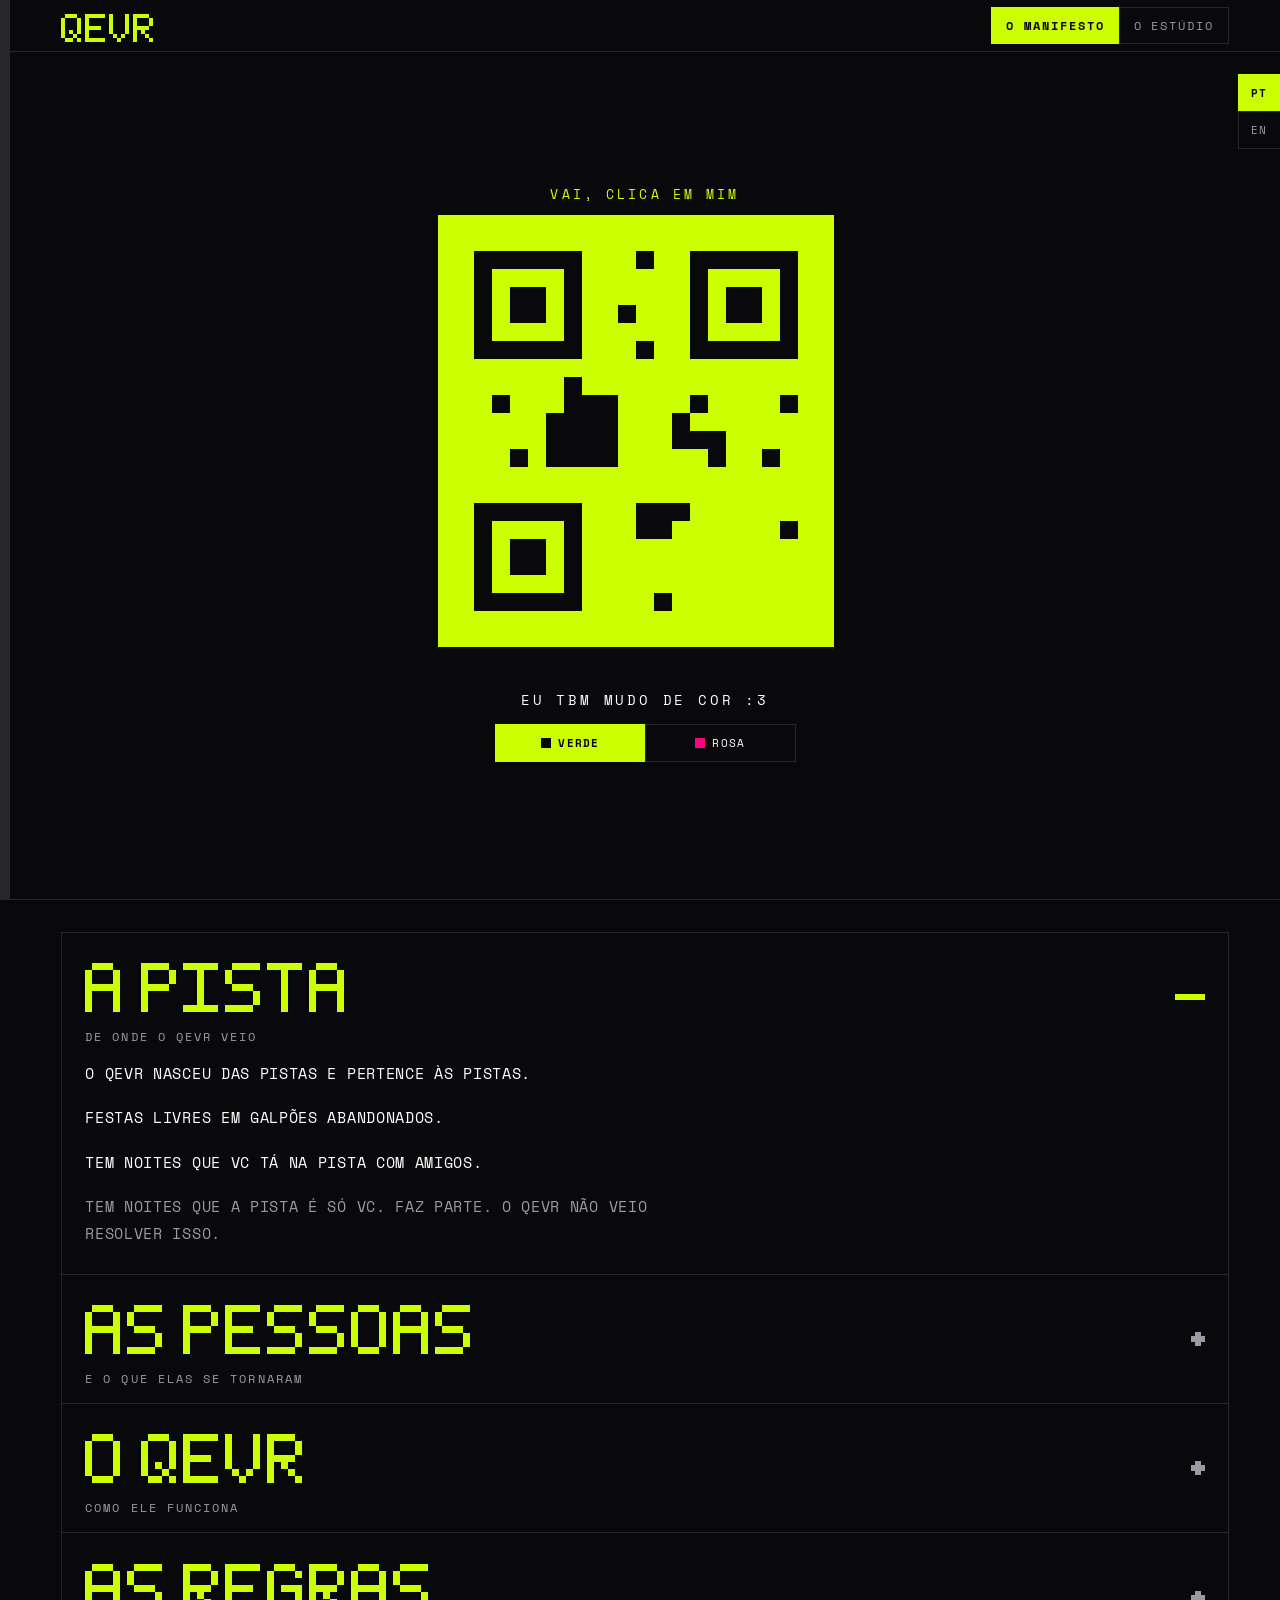
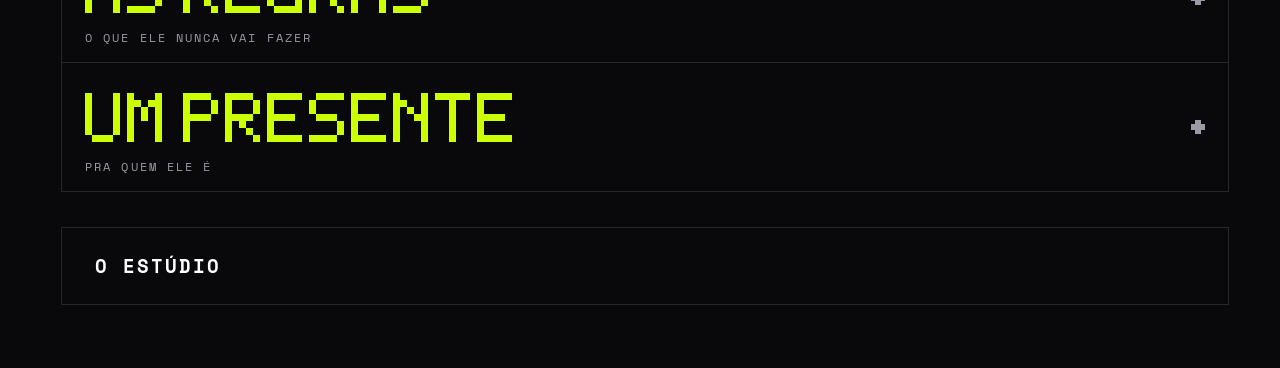
==== index.html @ 317ee3a5 "PT/EN moves out of the bar: two tabs bleeding off the right edge under the bar (GP's placement), on " ====
<!DOCTYPE html>
<html lang="pt-BR">
<head>
<meta charset="utf-8">
<meta name="viewport" content="width=device-width, initial-scale=1, viewport-fit=cover">
<title>QEVR</title>
<meta name="description" content="O QEVR NASCEU DAS PISTAS E PERTENCE ÀS PISTAS.">
<meta name="theme-color" content="#09090B">
<meta property="og:title" content="QEVR">
<meta property="og:description" content="O QEVR NASCEU DAS PISTAS E PERTENCE ÀS PISTAS.">
<meta property="og:type" content="website">
<meta property="og:image" content="https://qevr.party/assets/favicon-512.png">
<link rel="preconnect" href="https://fonts.googleapis.com">
<link rel="preconnect" href="https://fonts.gstatic.com" crossorigin>
<link href="https://fonts.googleapis.com/css2?family=Space+Mono:wght@400;700&display=swap" rel="stylesheet">
<link rel="icon" href="assets/favicon.svg" type="image/svg+xml">
<link rel="icon" href="assets/favicon-32.png" sizes="32x32" type="image/png">
<link rel="icon" href="assets/favicon-192.png" sizes="192x192" type="image/png">
<link rel="apple-touch-icon" href="assets/apple-touch-icon.png">
<link rel="manifest" href="site.webmanifest">
<link rel="stylesheet" href="assets/site.css">
</head>
<body>

<div class="thermo" id="thermo" aria-hidden="true"><div class="thermo__fill" id="thermoFill"></div></div>

<header class="bar">
  <div class="bar__in">
    <a class="bar__mark" href="#topo" aria-label="QEVR"><canvas data-cells="QEVR" data-fit="108"></canvas></a>
    <nav class="bar__nav">
      <a href="#manifesto" aria-current="page" id="barManifesto">O MANIFESTO</a>
      <a href="studio/" id="barStudio">O ESTÚDIO</a>
    </nav>
  </div>
</header>

<div class="lang" role="group" aria-label="PT / EN">
  <button id="langPt" type="button" aria-pressed="true">PT</button>
  <button id="langEn" type="button" aria-pressed="false">EN</button>
</div>

<main>
  <section class="arrival" id="topo">
    <div class="arrival__mascot" id="arrivalSlot">
      <div class="arrival__hint" id="mascotHint"></div>
      <button class="mascot" id="mascotBtn" aria-label="QEVR"><canvas id="mascotCanvas"></canvas></button>
    </div>
    <div class="arrival__color" id="arrivalColor">
      <div class="arrival__question" id="arrivalColorQuestion"></div>
      <div class="arrival__color-controls" role="group" aria-labelledby="arrivalColorQuestion">
        <button class="ctl ctl--swatch ctl--green" id="arrivalGreen" type="button" aria-pressed="true"><i></i><span>VERDE</span></button>
        <button class="ctl ctl--swatch ctl--pink" id="arrivalPink" type="button" aria-pressed="false"><i></i><span>ROSA</span></button>
      </div>
    </div>
  </section>

  <section class="blocks">
    <div class="block" id="manifesto" data-open="true">
      <button class="heading heading--toggle" aria-expanded="true" aria-controls="mundoBody">
        <span class="heading__text">
          <canvas data-cells="A PISTA" data-fit="470"></canvas>
          <span class="heading__sub" data-sub="world"></span>
        </span>
        <span class="heading__mark"></span>
      </button>
      <div class="block__body" id="mundoBody">
        <div class="copy" id="worldCopy"></div>
      </div>
    </div>

    <div class="block" id="pessoas" data-open="false">
      <button class="heading heading--toggle" aria-expanded="false" aria-controls="peopleBody">
        <span class="heading__text">
          <canvas data-cells="AS PESSOAS" data-fit="470"></canvas>
          <span class="heading__sub" data-sub="people"></span>
        </span>
        <span class="heading__mark"></span>
      </button>
      <div class="block__body" id="peopleBody">
        <div class="copy" id="peopleIntro"></div>
        <div class="people__grid" id="peopleList"></div>
        <div class="world__close" id="worldClose"></div>
      </div>
    </div>

    <div class="block" id="stances" data-open="false">
      <button class="heading heading--toggle" aria-expanded="false" aria-controls="stancesGrid">
        <span class="heading__text">
          <canvas data-cells="O QEVR" data-fit="470"></canvas>
          <span class="heading__sub" data-sub="stances"></span>
        </span>
        <span class="heading__mark"></span>
      </button>
      <div class="block__body"><div class="stances__grid" id="stancesGrid"></div></div>
    </div>

    <div class="block" id="regras" data-open="false">
      <button class="heading heading--toggle" aria-expanded="false" aria-controls="neversList">
        <span class="heading__text">
          <canvas data-cells="AS REGRAS" data-fit="470"></canvas>
          <span class="heading__sub" data-sub="nevers"></span>
        </span>
        <span class="heading__mark"></span>
      </button>
      <div class="block__body"><div class="stances__grid" id="neversList"></div></div>
    </div>

    <div class="block" id="presente" data-open="false">
      <button class="heading heading--toggle" aria-expanded="false" aria-controls="giftBody">
        <span class="heading__text">
          <canvas data-cells="UM PRESENTE" data-fit="470"></canvas>
          <span class="heading__sub" data-sub="gift"></span>
        </span>
        <span class="heading__mark"></span>
      </button>
      <div class="block__body">
        <div class="copy gift" id="giftBody"></div>
        <div class="stamp" id="stamp"></div>
      </div>
    </div>

    <a class="door door--exit" id="studioDoor" href="studio/"></a>
  </section>
</main>

<div class="companion" id="companionSlot" aria-hidden="true"></div>

<script src="assets/pixelfont.js"></script>
<script src="assets/qevr.js"></script>
<script src="assets/cascade.js"></script>
<script>
(function () {
  "use strict";

  var MODE_KEY = "qevr.mode";
  var TIME_AWARE = false;
  var h = new Date().getHours();
  var auto = TIME_AWARE ? ((h >= 23 || h < 7) ? "party" : (h === 7 ? "dawn" : "day")) : "day";
  var forced = (location.search.match(/[?&]mode=(day|party|dawn)(?:&|$)/) || [])[1];
  function readModePreference() {
    try {
      var mode = localStorage.getItem(MODE_KEY);
      return mode === "day" || mode === "party" ? mode : null;
    } catch (e) { return null; }
  }
  function writeModePreference(mode) {
    if (mode !== "day" && mode !== "party") return;
    try { localStorage.setItem(MODE_KEY, mode); } catch (e) {}
  }
  var stored = readModePreference();
  document.documentElement.setAttribute("data-mode", forced || stored || auto);

  /* the language works like the colour: a preference that sticks, a ?lang=
     preview that doesn't, and switching rooms runs the same QR cascade */
  var LANG_KEY = "qevr.lang";
  function readLang() {
    var forcedLang = (location.search.match(/[?&]lang=(pt|en)(?:&|$)/) || [])[1];
    if (forcedLang) return forcedLang;
    try { var l = localStorage.getItem(LANG_KEY); if (l === "pt" || l === "en") return l; } catch (e) {}
    return "pt";
  }
  var LANG = readLang();
  document.documentElement.lang = LANG === "en" ? "en" : "pt-BR";
  function chooseLang(next) {
    if (next === LANG) return;
    try { localStorage.setItem(LANG_KEY, next); } catch (e) {}
    window.QevrCascade.through(function () {
      if (location.search || location.hash) location.href = location.pathname;
      else location.reload();
    });
  }
  function syncLangBoxes() {
    document.getElementById("langPt").setAttribute("aria-pressed", String(LANG === "pt"));
    document.getElementById("langEn").setAttribute("aria-pressed", String(LANG === "en"));
  }
  syncLangBoxes();
  document.getElementById("langPt").addEventListener("click", function () { chooseLang("pt"); });
  document.getElementById("langEn").addEventListener("click", function () { chooseLang("en"); });

  function cssVar(n, fb) {
    return getComputedStyle(document.documentElement).getPropertyValue(n).trim() || fb;
  }
  function brandColor() { return cssVar("--brand", "#CCFF00"); }
  function mutedColor() { return cssVar("--qevr-muted", "#9A9AA5"); }

  /* ---------- headings drawn from the mascot's own cells ---------- */
  function drawCells(canvas) {
    var text = canvas.getAttribute("data-cells");
    var m = window.QevrType.textMatrix(text);
    var fitMax = parseFloat(canvas.getAttribute("data-fit"));
    var host = canvas.parentElement;
    var room = host.clientWidth || window.innerWidth;
    var avail = Math.min(room, fitMax || 400);
    var forced = parseFloat(canvas.getAttribute("data-force-cell"));
    var cell = forced ? forced : Math.max(2, Math.floor(avail / m.w));
    var dpr = Math.min(window.devicePixelRatio || 1, 3);
    canvas.width = m.w * cell * dpr;
    canvas.height = m.h * cell * dpr;
    canvas.style.width = (m.w * cell) + "px";
    canvas.style.height = (m.h * cell) + "px";
    var ctx = canvas.getContext("2d");
    ctx.setTransform(dpr, 0, 0, dpr, 0, 0);
    ctx.clearRect(0, 0, m.w * cell, m.h * cell);
    ctx.fillStyle = canvas.getAttribute("data-dim") ? mutedColor() : brandColor();
    for (var y = 0; y < m.h; y++) {
      for (var x = 0; x < m.w; x++) {
        if (m.cells[y * m.w + x]) ctx.fillRect(x * cell, y * cell, cell, cell);
      }
    }
    canvas.setAttribute("role", "img");
    canvas.setAttribute("aria-label", text);
  }
  function drawAllCells() { [].forEach.call(document.querySelectorAll("canvas[data-cells]"), drawCells); }

  var COPY = null, mascot = null;

  function syncArrivalColor() {
    var party = document.documentElement.getAttribute("data-mode") === "party";
    document.getElementById("arrivalGreen").setAttribute("aria-pressed", String(!party));
    document.getElementById("arrivalPink").setAttribute("aria-pressed", String(party));
  }

  function repaintBrand() {
    drawAllCells();
    if (mascot) mascot.paint();
  }

  /* picking a colour is a room change: it runs the same QR cascade as the doors */
  function chooseColor(mode) {
    if (document.documentElement.getAttribute("data-mode") === mode) return;
    window.QevrCascade.through(function () {
      document.documentElement.setAttribute("data-mode", mode);
      writeModePreference(mode);
      syncArrivalColor();
      repaintBrand();
    });
  }

  syncArrivalColor();
  document.getElementById("arrivalGreen").addEventListener("click", function () { chooseColor("day"); });
  document.getElementById("arrivalPink").addEventListener("click", function () { chooseColor("party"); });

  function para(text, cls) {
    var p = document.createElement("p");
    if (cls) p.className = cls;
    p.textContent = text;
    return p;
  }

  /* titles come from the copy deck, and every label says what sits behind it */
  function syncTitles() {
    var map = [
      ["#manifesto", COPY.world],
      ["#pessoas", COPY.people],
      ["#stances", COPY.stances],
      ["#regras", COPY.nevers],
      ["#presente", COPY.gift]
    ];
    map.forEach(function (pair) {
      var c = document.querySelector(pair[0] + " .heading--toggle canvas");
      if (c && pair[1].title) c.setAttribute("data-cells", pair[1].title);
      var s = document.querySelector(pair[0] + " .heading__sub");
      if (s && pair[1].sub) s.textContent = pair[1].sub;
    });
  }

  /* one block open at a time. opening is not a page change, so no glitch. */
  function setOpen(box) {
    [].forEach.call(document.querySelectorAll(".block"), function (b) {
      var open = box === b;
      b.setAttribute("data-open", open ? "true" : "false");
      var btn = b.querySelector(".heading--toggle");
      if (btn) btn.setAttribute("aria-expanded", open ? "true" : "false");
    });
  }

  /* every move runs the QR cascade, the same entrance the app uses for his chat */
  function wireCascade() {
    window.QevrCascade.wireLinks(".bar__nav a, .door[href='studio/']");
    [].forEach.call(document.querySelectorAll("a[href^='#']"), function (a) {
      a.addEventListener("click", function (e) {
        var id = a.getAttribute("href").slice(1);
        var target = id && document.getElementById(id);
        if (!target) return;
        e.preventDefault();
        window.QevrCascade.through(function () {
          /* landing on a block also opens it */
          if (target.classList.contains("block")) setOpen(target);
          target.scrollIntoView({ behavior: "auto", block: "start" });
        });
      });
    });
  }

  function wireToggles() {
    [].forEach.call(document.querySelectorAll(".block"), function (box) {
      var btn = box.querySelector(".heading--toggle");
      if (!btn) return;
      btn.addEventListener("click", function () {
        var open = box.getAttribute("data-open") === "true";
        if (open) {
          box.setAttribute("data-open", "false");
          btn.setAttribute("aria-expanded", "false");
        } else {
          setOpen(box);
          /* keep the heading you tapped where your finger is */
          var r = box.getBoundingClientRect();
          var bar = parseFloat(getComputedStyle(document.documentElement).getPropertyValue("--bar")) || 52;
          if (r.top < bar) box.scrollIntoView({ behavior: "auto", block: "start" });
        }
      });
    });
  }

  /* all four headings render at one shared cell size, so they match */
  function unifyToggleHeadings() {
    var cs = document.querySelectorAll(".heading--toggle canvas");
    if (!cs.length) return;
    var minCell = Infinity;
    [].forEach.call(cs, function (c) {
      var m = window.QevrType.textMatrix(c.getAttribute("data-cells"));
      var room = c.parentElement.clientWidth || window.innerWidth;
      var fit = parseFloat(c.getAttribute("data-fit")) || 470;
      minCell = Math.min(minCell, Math.max(2, Math.floor(Math.min(room, fit) / m.w)));
    });
    [].forEach.call(cs, function (c) { c.setAttribute("data-force-cell", minCell); drawCells(c); });
  }

  /* the bar and the one exit door read their words from the deck, like everything */
  function buildDoors() {
    document.getElementById("barManifesto").textContent = COPY.doors.manifesto.label;
    document.getElementById("barStudio").textContent = COPY.doors.studio.label;
    var exit = document.getElementById("studioDoor");
    exit.innerHTML = "";
    var s = document.createElement("strong"); s.textContent = COPY.doors.studio.label; exit.appendChild(s);
    /* the door can stand on its label alone: no sub, no empty span */
    if (COPY.doors.studio.sub) {
      var t = document.createElement("span"); t.textContent = COPY.doors.studio.sub; exit.appendChild(t);
    }
  }

  function buildWorld() {
    var w = COPY.world;
    var host = document.getElementById("worldCopy");
    w.paragraphs.forEach(function (t, i) { host.appendChild(para(t, i >= w.paragraphs.length - 1 ? "dim" : "")); });
  }

  function buildPeople() {
    /* the people are a deck like any other list on this page: numbered tiles,
       same borders, same paddings. these stay open, they are the heart. */
    var intro = document.getElementById("peopleIntro");
    if (intro && COPY.people.intro) intro.appendChild(para(COPY.people.intro));
    var list = document.getElementById("peopleList");
    COPY.people.items.forEach(function (pair, i) {
      var row = document.createElement("div"); row.className = "stance stance--still";
      var idx = document.createElement("span");
      idx.className = "stance__idx";
      idx.textContent = "0" + (i + 1);
      row.appendChild(idx);
      var t = document.createElement("span"); t.className = "stance__head"; t.textContent = pair[0];
      var d = document.createElement("span"); d.className = "stance__body";
      d.appendChild(para(pair[1]));
      row.appendChild(t); row.appendChild(d); list.appendChild(row);
    });

    var close = document.getElementById("worldClose");
    COPY.people.close.forEach(function (t) { close.appendChild(para(t)); });
  }

  function buildTiles(grid, items) {
    items.forEach(function (item, i) {
      var b = document.createElement("button");
      b.className = "stance"; b.type = "button";
      b.setAttribute("aria-expanded", "false");
      var idx = document.createElement("span");
      idx.className = "stance__idx";
      idx.textContent = (i + 1 < 10 ? "0" : "") + (i + 1);
      b.appendChild(idx);
      var head = document.createElement("span");
      head.className = "stance__head"; head.textContent = item.head;
      b.appendChild(head);
      var body = document.createElement("span");
      body.className = "stance__body";
      item.body.forEach(function (t) { body.appendChild(para(t)); });
      b.appendChild(body);
      b.addEventListener("click", function () {
        var open = b.getAttribute("aria-expanded") === "true";
        [].forEach.call(grid.children, function (c) { c.setAttribute("aria-expanded", "false"); });
        b.setAttribute("aria-expanded", open ? "false" : "true");
        if (!open && mascot) {
          mascot.ignoredSince = Date.now();
          mascot.setFace(item.face);
          mascot.glitch();
        }
      });
      grid.appendChild(b);
    });
  }

  function buildStances() {
    buildTiles(document.getElementById("stancesGrid"), COPY.stances.items);
  }

  /* REGRAS reads exactly like O JEITO DELE: same tile, same behaviour */
  function buildNevers() {
    buildTiles(document.getElementById("neversList"), COPY.nevers.lines.map(function (pair) {
      return { head: pair[0], body: [pair[1]], face: COPY.nevers.face };
    }));
  }

  function buildGift() {
    var host = document.getElementById("giftBody");
    COPY.gift.paragraphs.forEach(function (t) { host.appendChild(para(t)); });
    /* the closing line is the last thing UM PRESENTE says, not a footer */
    var stamp = document.getElementById("stamp");
    stamp.innerHTML = "";
    var b = document.createElement("b"); b.textContent = COPY.stamp;
    stamp.appendChild(b);
    var hint = document.getElementById("mascotHint");
    if (hint && COPY.arrival) hint.textContent = COPY.arrival.mascotHint;
    var question = document.getElementById("arrivalColorQuestion");
    if (question && COPY.arrival) question.textContent = COPY.arrival.colorQuestion;
  }

  /* ---------- he starts life size, then takes his corner ---------- */
  var inCorner = false;
  function isSmall() { return window.matchMedia("(max-width: 720px)").matches; }
  function arrivalCellFor() {
    if (!isSmall()) {
      /* the arrival owns the whole first screen now: he scales with it */
      var byH = Math.floor((window.innerHeight * 0.52) / window.Qevr.CROP.h);
      return Math.max(14, Math.min(22, byH));
    }
    var arrival = document.getElementById("topo");
    var room = arrival && arrival.clientWidth ? arrival.clientWidth : window.innerWidth;
    var byWidth = Math.floor(Math.max(184, room - 40) / window.Qevr.CROP.w);
    var byHeight = Math.floor(Math.max(200, window.innerHeight * 0.42) / window.Qevr.CROP.h);
    return Math.max(8, Math.min(13, byWidth, byHeight));
  }
  function cellFor() { return inCorner ? (isSmall() ? 3 : 4) : arrivalCellFor(); }
  function boundsFor() {
    /* the corner zone is small on purpose: he wanders a little, never onto the copy */
    return inCorner ? { x: isSmall() ? 8 : 10, y: isSmall() ? 6 : 8 }
                    : { x: isSmall() ? 10 : 20, y: isSmall() ? 8 : 16 };
  }
  function placeMascot() {
    if (!mascot) return;
    var btn = document.getElementById("mascotBtn");
    var target = inCorner ? document.getElementById("companionSlot") : document.getElementById("arrivalSlot");
    if (btn.parentElement !== target) target.appendChild(btn);
    mascot.pos.x = 0; mascot.pos.y = 0; mascot.squash = 1;
    mascot.applyTransform();
    mascot.setCell(cellFor());
    mascot._bounds = boundsFor();
  }
  function checkCorner() {
    var arrival = document.getElementById("topo");
    if (!arrival) return;
    var b = arrival.getBoundingClientRect().bottom;
    var next = inCorner ? (b > 200 ? false : true) : (b < 90 ? true : false);
    if (next !== inCorner) { inCorner = next; placeMascot(); }
  }

  /* ---------- the thermometer replaces the scrollbar ---------- */
  var fill = document.getElementById("thermoFill");
  var thermo = document.getElementById("thermo");
  var wasFire = false;
  function onScroll() {
    var max = document.documentElement.scrollHeight - window.innerHeight;
    var p = max > 0 ? Math.min(1, Math.max(0, window.scrollY / max)) : 0;
    fill.style.height = (p * 100) + "%";
    var fire = p > 0.92;
    thermo.classList.toggle("is-fire", fire);
    if (fire && !wasFire && mascot) mascot.setFace(COPY ? COPY.gift.face : "Stars");
    wasFire = fire;
    checkCorner();
  }

  /* ---------- he reads it with you ---------- */
  function watchSections() {
    if (!("IntersectionObserver" in window)) return;
    var map = { manifesto: COPY.world.face, pessoas: COPY.people.face, stances: "Default", regras: COPY.nevers.face, presente: COPY.gift.face };
    var io = new IntersectionObserver(function (entries) {
      entries.forEach(function (e) {
        if (!e.isIntersecting || !mascot || wasFire) return;
        var f = map[e.target.id];
        if (f) mascot.setFace(f);
      });
    }, { threshold: 0.4 });
    Object.keys(map).forEach(function (id) {
      var el = document.getElementById(id);
      if (el) io.observe(el);
    });
  }

  drawAllCells();

  Promise.all([
    fetch("assets/manifesto." + LANG + ".json").then(function (r) { return r.json(); }),
    window.Qevr.load("assets/qevr-expressions.json")
  ]).then(function (res) {
    COPY = res[0];
    if (COPY.ui) {
      document.querySelector("#arrivalGreen span").textContent = COPY.ui.green;
      document.querySelector("#arrivalPink span").textContent = COPY.ui.pink;
    }
    syncTitles();
    buildDoors(); buildWorld(); buildPeople(); buildStances(); buildNevers(); buildGift();
    drawAllCells();
    unifyToggleHeadings();
    wireCascade();
    wireToggles();
    onScroll();

    var btn = document.getElementById("mascotBtn");
    mascot = new window.Qevr.Mascot(document.getElementById("mascotCanvas"), {
      host: btn, cell: cellFor(), face: "Default"
    });
    btn.addEventListener("click", function () { mascot.poke(); });
    placeMascot();
    /* his entrance is scripted, always the same three: DEFAULT, then ANIME,
       then TE AMO (Kissing). only after that the brain takes over. reduced
       motion skips the show and goes straight to the still. */
    var reduceEntrance = window.matchMedia && window.matchMedia("(prefers-reduced-motion: reduce)").matches;
    if (reduceEntrance) {
      mascot.start(boundsFor());
    } else {
      setTimeout(function () { mascot.setFace("Anime"); }, 1300);
      setTimeout(function () { mascot.setFace("Kissing"); }, 2800);
      setTimeout(function () { mascot.start(boundsFor()); }, 4200);
    }

    /* he notices you. 60 percent of the time it was nothing. */
    window.addEventListener("pointermove", function (e) {
      var r = btn.getBoundingClientRect();
      var cx = r.left + r.width / 2;
      mascot._look = { x: Math.max(-10, Math.min(10, (e.clientX - cx) / 40)) };
    }, { passive: true });

    watchSections();

    if (document.fonts && document.fonts.ready) {
      document.fonts.ready.then(function () {
        drawAllCells(); unifyToggleHeadings(); placeMascot();
      });
    }
  }).catch(function (err) { console.error("[qevr] boot failed", err); });

  window.addEventListener("scroll", onScroll, { passive: true });
  var rt;
  window.addEventListener("resize", function () {
    clearTimeout(rt);
    rt = setTimeout(function () {
      [].forEach.call(document.querySelectorAll(".heading--toggle canvas"), function (c) { c.removeAttribute("data-force-cell"); });
      drawAllCells(); unifyToggleHeadings(); onScroll(); placeMascot();
    }, 150);
  });
})();
</script>
</body>
</html>
---- assets/site.css ----
/* QEVR / qevr.party
   VENOM only. Square corners, hard offset shadows, uppercase SpaceMono.
   Four brand colors, locked. The one licensed glow is ON FIRE.

   ALIGNMENT STANDARD (applies to every page, every width):
   - Reading decks stay LEFT-ALIGNED inside one shared container.
   - The mascot-first arrival (the full first screen) and the studio center
     plate are the sanctioned centered compositions; labels that name art
     center with that art.
   - Lime fill = where you are. White fill = hover. Never the same treatment
     for both. */

:root {
  --qevr-ink: #09090B;
  --qevr-body: #CCFF00;
  --qevr-pink: #FF007F;
  --qevr-light: #FFFFFF;
  --qevr-muted: #9A9AA5;
  --qevr-surface: #141416;
  --qevr-hair: #27272A;
  --qevr-fire: #FF2A6D;

  --ground: var(--qevr-ink);
  --brand: var(--qevr-body);
  --accent: var(--qevr-body);

  --gut: clamp(16px, 4vw, 64px);
  --rule: 1px;
  --wrap: 1560px;
  --bar: calc(52px + env(safe-area-inset-top, 0px));
}

html[data-mode="party"] { --brand: var(--qevr-pink); --accent: var(--qevr-pink); }
html[data-mode="dawn"]  { --ground: #0C0C0E; --brand: var(--qevr-body); --accent: var(--qevr-pink); }

* { margin: 0; padding: 0; box-sizing: border-box; border-radius: 0 !important; }

html { background: var(--ground); scroll-behavior: smooth; scroll-padding-top: var(--bar); }

body {
  background: var(--ground);
  color: var(--qevr-light);
  font-family: "Space Mono", ui-monospace, "SF Mono", Menlo, monospace;
  font-size: 16px;
  text-transform: uppercase;
  letter-spacing: 0.055em;
  -webkit-font-smoothing: antialiased;
  overflow-x: hidden;
}

::selection { background: var(--brand); color: var(--qevr-ink); }

/* ---------- bar ---------- */

.bar {
  position: fixed; inset: 0 0 auto 0; height: var(--bar); z-index: 60;
  padding: env(safe-area-inset-top, 0px) var(--gut) 0 calc(var(--gut) + 10px);
  background: var(--ground);
  border-bottom: var(--rule) solid var(--qevr-hair);
}
.bar__in {
  height: 100%; max-width: var(--wrap); margin-inline: auto;
  display: flex; align-items: center; justify-content: space-between; gap: 16px;
}
.bar__mark canvas { display: block; image-rendering: pixelated; }
.bar__nav { display: flex; gap: 0; }
.bar__nav a {
  color: var(--qevr-muted); text-decoration: none;
  font-size: clamp(10px, 1.05vw, 12px); letter-spacing: .16em;
  padding: 9px 14px; border: var(--rule) solid var(--qevr-hair); margin-left: -1px;
}
/* lime marks where you are; hover is white, never lime */
.bar__nav a[aria-current="page"] { color: var(--qevr-ink); background: var(--brand); border-color: var(--brand); font-weight: 700; }
.bar__nav a:not([aria-current="page"]):hover,
.bar__nav a:not([aria-current="page"]):focus-visible { color: var(--qevr-ink); background: var(--qevr-light); border-color: var(--qevr-light); outline: none; }

/* the PT / EN boxes: two tabs bleeding off the right edge, just under the
   bar, stacked. same grammar as everything: lime = the language you are in,
   white = hover. they live on the arrival, out of the reading's way. */
.lang {
  position: absolute; top: calc(var(--bar) + 14px); right: 0; z-index: 55;
  display: flex; flex-direction: column;
  /* its own patch of ground: invisible on the manifesto, and on the studio it
     carves a clean notch out of the belt, the same way the bar and plate do */
  background: var(--ground); padding: 8px 0 8px 8px;
}
.lang button {
  font: inherit; text-transform: uppercase; cursor: pointer;
  background: var(--ground); color: var(--qevr-muted);
  font-size: 11px; letter-spacing: .14em; padding: 10px 12px;
  border: var(--rule) solid var(--qevr-hair); border-right: 0;
}
.lang button + button { margin-top: -1px; }
.lang button[aria-pressed="true"] { color: var(--qevr-ink); background: var(--brand); border-color: var(--brand); font-weight: 700; }
.lang button:not([aria-pressed="true"]):hover,
.lang button:not([aria-pressed="true"]):focus-visible { color: var(--qevr-ink); background: var(--qevr-light); border-color: var(--qevr-light); outline: none; }

/* ---------- thermometer ---------- */

.thermo { position: fixed; left: 0; top: 0; bottom: 0; width: 10px; background: var(--qevr-hair); z-index: 70; }
.thermo__fill { position: absolute; left: 0; right: 0; top: 0; height: 0; background: var(--brand); }
.thermo.is-fire .thermo__fill { background: var(--qevr-fire); box-shadow: 0 0 18px 2px var(--qevr-fire); }

main { padding-left: 10px; padding-top: var(--bar); }

/* ---------- arrival: him and the colour question own the whole first screen ---------- */

.arrival {
  min-height: calc(100svh - var(--bar));
  max-width: var(--wrap); margin-inline: auto;
  padding: clamp(18px, 3.4vh, 38px) var(--gut) clamp(22px, 4vh, 44px);
  border-bottom: var(--rule) solid var(--qevr-hair);
  display: flex; flex-direction: column; align-items: center; justify-content: center;
  gap: clamp(14px, 2.6vh, 28px);
}
/* him and his one instruction are a lockup: the label centers under the art */
.arrival__mascot { display: grid; justify-items: center; gap: clamp(8px, 1.3vh, 14px); }
.arrival__hint { font-size: clamp(11px, 1.1vw, 13px); letter-spacing: .24em; color: var(--brand); text-align: center; }
.arrival__color { display: grid; justify-items: center; gap: clamp(10px, 1.6vh, 16px); width: min(100%, 400px); }
.arrival__question { color: var(--qevr-light); font-size: clamp(11px, 1.1vw, 14px); letter-spacing: .2em; text-align: center; }
.arrival__color-controls { display: flex; justify-content: center; width: min(100%, 300px); }

/* ---------- the one door left: the studio exit at the end of the read ---------- */

.door {
  display: flex; flex-direction: column; gap: 7px;
  padding: clamp(16px, 2vw, 24px) clamp(20px, 2.6vw, 34px);
  text-decoration: none; border: var(--rule) solid var(--qevr-hair);
  color: var(--qevr-light); min-width: 0;
}
.door strong { font-size: clamp(14px, 1.5vw, 19px); font-weight: 700; letter-spacing: .1em; }
.door span { font-size: clamp(9.5px, 1vw, 11px); color: var(--qevr-muted); letter-spacing: .12em; }
.door--exit { margin-top: clamp(24px, 4vh, 44px); }
/* same grammar as the bar: hover is white */
.door:hover, .door:focus-visible { background: var(--qevr-light); border-color: var(--qevr-light); color: var(--qevr-ink); outline: none; }
.door:hover span, .door:focus-visible span { color: var(--qevr-ink); opacity: .7; }

/* ---------- segmented controls: shared by arrival and studio ---------- */

.ctl {
  font: inherit; text-transform: uppercase; letter-spacing: .12em;
  font-size: 11px; padding: 10px 13px; cursor: pointer;
  background: transparent; color: var(--qevr-light);
  border: var(--rule) solid var(--qevr-hair); margin: 0 -1px 0 0;
  flex: 1; text-align: center;
}
.ctl:hover, .ctl:focus-visible { background: var(--qevr-light); color: var(--qevr-ink); border-color: var(--qevr-light); outline: none; }
.ctl[aria-pressed="true"] { background: var(--brand); color: var(--qevr-ink); border-color: var(--brand); font-weight: 700; }
.ctl--swatch { display: flex; align-items: center; justify-content: center; gap: 7px; }
.ctl--swatch i { width: 10px; height: 10px; display: block; flex: none; }
.ctl--green i { background: var(--qevr-body); }
.ctl--pink i { background: var(--qevr-pink); }
/* a pressed swatch sits on its own colour: flip the square to ink so it never vanishes */
.ctl--swatch[aria-pressed="true"] i { background: var(--qevr-ink); }

/* ---------- the four blocks: one stack, identical at every width ---------- */

.blocks {
  max-width: var(--wrap); margin-inline: auto;
  padding: clamp(20px, 3.5vh, 40px) var(--gut) clamp(40px, 7vh, 84px);
}
.block { border: var(--rule) solid var(--qevr-hair); margin-bottom: -1px; }
.heading--toggle {
  background: transparent; border: 0; width: 100%;
  padding: clamp(14px, 1.8vh, 20px) clamp(15px, 1.8vw, 24px);
  font: inherit; color: inherit; text-align: left; cursor: pointer;
  display: flex; align-items: center; justify-content: space-between; gap: 16px;
  overflow: hidden;
}
.heading--toggle:hover { background: var(--qevr-surface); }
.heading--toggle:focus-visible { outline: 2px solid var(--brand); outline-offset: -4px; }
.heading__text { display: flex; flex-direction: column; gap: 9px; flex: 1; min-width: 0; }
.heading--toggle canvas { display: block; image-rendering: pixelated; }
/* the label says what sits behind it */
.heading__sub { font-size: clamp(10px, .95vw, 11.5px); letter-spacing: .18em; color: var(--qevr-muted); }
/* closed = a plus (this opens); open = the long brand dash */
.heading__mark { display: block; position: relative; width: 14px; height: 14px; background: transparent; flex: none; }
.heading__mark::before { content: ""; position: absolute; left: 0; right: 0; top: 4px; height: 6px; background: var(--qevr-muted); }
.heading__mark::after { content: ""; position: absolute; top: 0; bottom: 0; left: 4px; width: 6px; background: var(--qevr-muted); }
[data-open="true"] > .heading--toggle .heading__mark { width: 30px; height: 6px; }
[data-open="true"] > .heading--toggle .heading__mark::before { top: 0; background: var(--brand); }
[data-open="true"] > .heading--toggle .heading__mark::after { content: none; }
.block__body { padding: 0 clamp(15px, 1.8vw, 24px) clamp(20px, 3vh, 32px); }
[data-open="false"] .block__body { display: none; }

/* ---------- a cena ---------- */

.copy p { font-size: clamp(13.5px, 1.2vw, 17px); line-height: 1.7; letter-spacing: .045em; max-width: 64ch; }
.copy p + p { margin-top: 1.2em; }
.copy p.dim { color: var(--qevr-muted); }
.copy p.mark { color: var(--brand); }

/* the intro line reads before the tiles; an absent intro leaves no gap */
#peopleIntro:empty { display: none; }
#peopleIntro { margin-bottom: clamp(14px, 2.2vh, 26px); }

/* the people are a deck like every other list: numbered tiles, same borders */
.people__grid {
  display: grid; grid-template-columns: repeat(2, minmax(0, 1fr)); gap: 0;
  max-width: 880px;
  border-top: var(--rule) solid var(--qevr-hair);
  border-left: var(--rule) solid var(--qevr-hair);
}
.world__close { margin-top: clamp(14px, 2.2vh, 26px); padding-top: clamp(12px, 1.8vh, 20px); border-top: var(--rule) solid var(--qevr-hair); max-width: 880px; }
.world__close p { font-size: clamp(12px, 1vw, 14px); line-height: 1.65; color: var(--qevr-muted); }
.world__close p + p { margin-top: .85em; }
.world__close p:last-child { color: var(--brand); }

/* ---------- tiles: every deck on this page is this one component ---------- */

.stances__grid {
  display: grid; grid-template-columns: repeat(3, minmax(0, 1fr)); gap: 0;
  border-top: var(--rule) solid var(--qevr-hair);
  border-left: var(--rule) solid var(--qevr-hair);
}
/* a deck always ends on a full row: when the last tile opens a new row alone,
   it takes the whole row — a wide closing tile, never a hole */
.stances__grid > .stance:nth-child(3n+1):last-child { grid-column: 1 / -1; }
.stance {
  border-right: var(--rule) solid var(--qevr-hair);
  border-bottom: var(--rule) solid var(--qevr-hair);
  background: transparent; color: inherit; font: inherit;
  text-transform: inherit; letter-spacing: inherit; text-align: left;
  padding: clamp(13px, 1.7vw, 22px);
  cursor: pointer; display: flex; flex-direction: column;
  align-items: flex-start; justify-content: flex-start;
  min-height: clamp(96px, 11vh, 132px); width: 100%;
}
.stance:hover, .stance:focus-visible { background: var(--qevr-surface); outline: none; }
.stance[aria-expanded="true"] { background: var(--qevr-surface); }
.stance__idx { font-size: 10px; color: var(--qevr-muted); display: block; margin-bottom: 8px; }
.stance[aria-expanded="true"] .stance__idx { color: var(--brand); }
.stance__head { font-size: clamp(12.5px, 1vw, 15px); line-height: 1.5; font-weight: 700; }
.stance__body { display: none; order: 2; margin-top: 12px; padding-top: 12px; border-top: var(--rule) solid var(--qevr-hair); }
.stance[aria-expanded="true"] .stance__body { display: block; }
.stance__body p { font-size: clamp(11px, .9vw, 13px); line-height: 1.7; color: var(--qevr-muted); }
.stance__body p + p { margin-top: .8em; }
.stance::after { content: ""; display: block; order: 3; margin-top: auto; width: 14px; height: 6px; background: var(--qevr-hair); }
.stance:hover::after, .stance:focus-visible::after { background: var(--qevr-muted); }
.stance[aria-expanded="true"]::after { width: 36px; background: var(--brand); }

/* still tiles: same skin, nothing to press, body always out */
.stance--still { cursor: default; min-height: 0; }
.stance--still:hover { background: transparent; }
.stance--still .stance__body { display: block; }
.stance--still::after { content: none; }

/* ---------- gift ---------- */

.gift p { font-size: clamp(14px, 1.3vw, 19px); line-height: 1.7; max-width: 52ch; }
.stamp {
  margin-top: clamp(18px, 3vh, 34px); padding-top: clamp(14px, 2.2vh, 24px);
  border-top: 3px solid var(--brand);
  font-size: clamp(15px, 1.9vw, 28px); line-height: 1.4; font-weight: 700;
  color: var(--qevr-light); letter-spacing: .04em; max-width: 30ch;
}
.stamp b { color: var(--brand); font-weight: 700; }

/* ---------- companion ---------- */

/* a true corner: small zone, so he never sits on the reading (soul: never covers content) */
.companion { position: fixed; right: clamp(8px, 1.6vw, 22px); bottom: clamp(8px, 1.6vh, 22px); z-index: 50; width: 130px; height: 130px; display: grid; place-items: center; pointer-events: none; }
.companion .mascot { pointer-events: auto; }
.mascot { background: transparent; border: 0; padding: 0; cursor: pointer; display: block; will-change: transform; }
.mascot canvas { display: block; image-rendering: pixelated; }
.mascot:focus-visible { outline: 2px solid var(--brand); outline-offset: 4px; }

@media (max-width: 1100px) {
  .stances__grid { grid-template-columns: repeat(2, minmax(0, 1fr)); }
  .stances__grid > .stance:nth-child(2n+1):last-child { grid-column: 1 / -1; }
}

@media (max-width: 720px) {
  /* the landing is two pages, not a scroll with half-states: a swipe settles
     on him or on the read, never between. inside the read (an area taller
     than the screen) scrolling stays free — snap only guards the two doors.
     (body carries overflow-x: hidden, so it is the propagated scroller:
     the snap-type must sit on BOTH roots or chromium ignores it) */
  html, body { scroll-snap-type: y mandatory; }
  .arrival { scroll-snap-align: start; }
  .blocks { scroll-snap-align: start; }

  .stances__grid, #neversList, .people__grid { grid-template-columns: minmax(0, 1fr); }
  /* GP's ruling: on the read he takes the bottom-right corner, same as the
     app. small zone, small cell, and only he himself takes the tap */
  .companion { width: 92px; height: 92px; right: 10px; bottom: 12px; }
  .lang button { font-size: 10px; padding: 9px 10px; }
  .thermo { width: 6px; }
  main { padding-left: 6px; }
  .arrival { padding-inline: 16px; gap: 14px; }
  .door { padding: 13px 16px; }
  .arrival__color-controls { width: min(100%, 260px); }
  .copy p { font-size: 13px; line-height: 1.62; }
  .world__close p { font-size: 12px; }
  .stance { min-height: 0; padding: 12px 14px; }
  .stance__head { font-size: 12.5px; line-height: 1.45; }
  .stance::after { margin-top: 9px; }
  .heading__sub { letter-spacing: .14em; }
  .stamp { font-size: 15px; max-width: none; }
}

@media (prefers-reduced-motion: reduce) {
  html { scroll-behavior: auto; }
  * { transition: none !important; animation: none !important; }
  .thermo.is-fire .thermo__fill { box-shadow: none; }
}
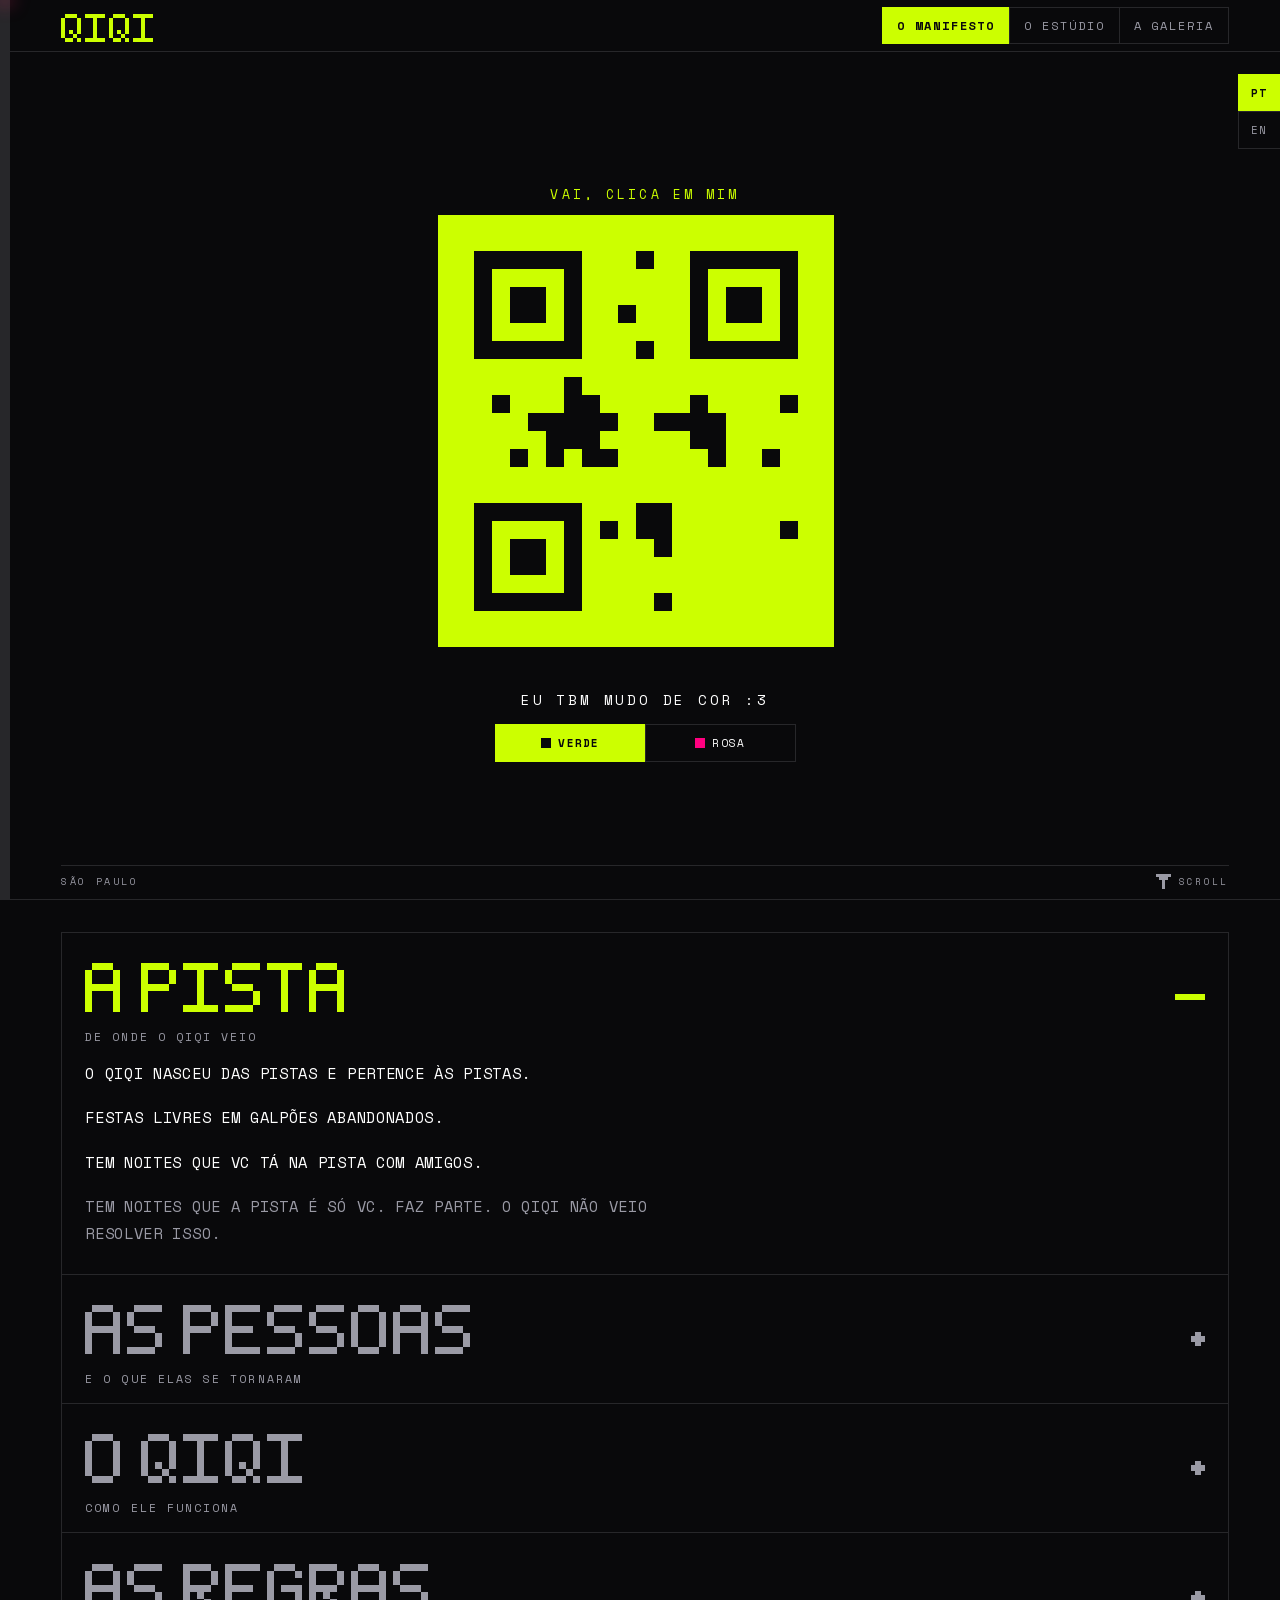
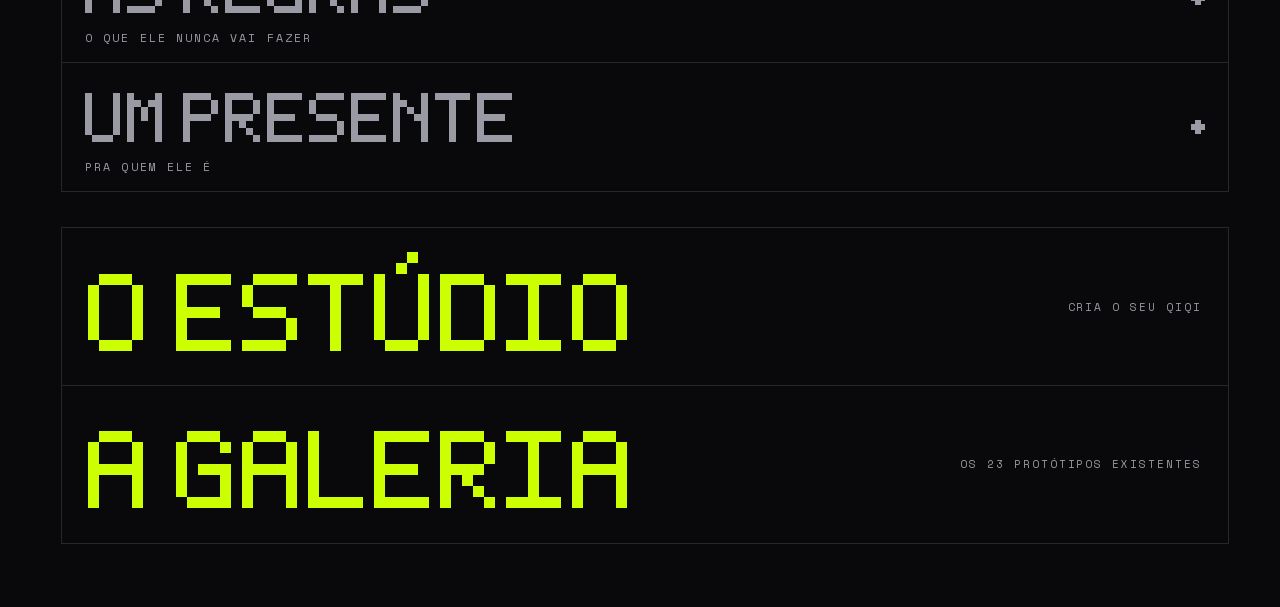
==== commit 0d51f6bd: "the seventh voice: QIQI — all ruled items built (mirror of the Cloudflare deploy) Co-Authored-By: Cl" ====
--- a/index.html
+++ b/index.html
@@ -1,20 +1,30 @@
 <!DOCTYPE html>
+<!--
+  ██████  QIQI / qiqi na pista / são paulo
+  ██  ██  um qr code que ganhou vida.
+  ██████  34 pixels de sinal puro.
+-->
 <html lang="pt-BR">
 <head>
 <meta charset="utf-8">
 <meta name="viewport" content="width=device-width, initial-scale=1, viewport-fit=cover">
-<title>QEVR</title>
-<meta name="description" content="O QEVR NASCEU DAS PISTAS E PERTENCE ÀS PISTAS.">
+<title>QIQI</title>
+<meta name="description" content="O QIQI NASCEU DAS PISTAS E PERTENCE ÀS PISTAS.">
 <meta name="theme-color" content="#09090B">
-<meta property="og:title" content="QEVR">
-<meta property="og:description" content="O QEVR NASCEU DAS PISTAS E PERTENCE ÀS PISTAS.">
+<meta property="og:title" content="QIQI">
+<meta property="og:description" content="O QIQI NASCEU DAS PISTAS E PERTENCE ÀS PISTAS.">
 <meta property="og:type" content="website">
-<meta property="og:image" content="https://qevr.party/assets/favicon-512.png">
-<link rel="preconnect" href="https://fonts.googleapis.com">
-<link rel="preconnect" href="https://fonts.gstatic.com" crossorigin>
-<link href="https://fonts.googleapis.com/css2?family=Space+Mono:wght@400;700&display=swap" rel="stylesheet">
+<meta property="og:url" content="https://qevr.party/">
+<meta property="og:image" content="https://qevr.party/assets/og-card.png">
+<meta property="og:image:width" content="1200">
+<meta property="og:image:height" content="630">
+<meta name="twitter:card" content="summary_large_image">
+<link rel="preload" href="assets/fonts/spacemono-400-latin.woff2" as="font" type="font/woff2" crossorigin>
+<link rel="preload" href="assets/fonts/spacemono-700-latin.woff2" as="font" type="font/woff2" crossorigin>
+<link rel="preload" href="assets/fonts/spacemono-400-latin-ext.woff2" as="font" type="font/woff2" crossorigin>
+<link rel="preload" href="assets/fonts/spacemono-700-latin-ext.woff2" as="font" type="font/woff2" crossorigin>
 <link rel="icon" href="assets/favicon.svg" type="image/svg+xml">
-<link rel="icon" href="assets/favicon-32.png" sizes="32x32" type="image/png">
+<link rel="icon" href="assets/favicon-32.png" sizes="32x32" type="image/png" id="favicon32">
 <link rel="icon" href="assets/favicon-192.png" sizes="192x192" type="image/png">
 <link rel="apple-touch-icon" href="assets/apple-touch-icon.png">
 <link rel="manifest" href="site.webmanifest">
@@ -22,14 +32,17 @@
 </head>
 <body>
 
+<h1 class="sr-only">QIQI</h1>
+
 <div class="thermo" id="thermo" aria-hidden="true"><div class="thermo__fill" id="thermoFill"></div></div>
 
 <header class="bar">
   <div class="bar__in">
-    <a class="bar__mark" href="#topo" aria-label="QEVR"><canvas data-cells="QEVR" data-fit="108"></canvas></a>
+    <a class="bar__mark" href="#topo" aria-label="QIQI"><canvas data-cells="QIQI" data-fit="108"></canvas></a>
     <nav class="bar__nav">
       <a href="#manifesto" aria-current="page" id="barManifesto">O MANIFESTO</a>
-      <a href="studio/" id="barStudio">O ESTÚDIO</a>
+      <a href="estudio/" id="barEstudio">O ESTÚDIO</a>
+      <a href="galeria/" id="barGaleria">A GALERIA</a>
     </nav>
   </div>
 </header>
@@ -39,12 +52,17 @@
   <button id="langEn" type="button" aria-pressed="false">EN</button>
 </div>
 
-<main>
+<main id="pageMain">
   <section class="arrival" id="topo">
     <div class="arrival__mascot" id="arrivalSlot">
       <div class="arrival__hint" id="mascotHint"></div>
-      <button class="mascot" id="mascotBtn" aria-label="QEVR"><canvas id="mascotCanvas"></canvas></button>
+      <button class="mascot" id="mascotBtn" aria-label="QIQI"><canvas id="mascotCanvas"></canvas></button>
+      <div class="mascot__tag" id="mascotTag" aria-hidden="true"></div>
+      <div class="mascot__load" id="mascotLoad" aria-hidden="true"><i></i></div>
+      <div class="mascot__charge" id="mascotCharge" aria-hidden="true"><i></i></div>
+      <div class="arrival__loading" id="bootBar" aria-hidden="true"><i></i></div>
     </div>
+    <div class="arrival__from" id="arrivalFrom"></div>
     <div class="arrival__color" id="arrivalColor">
       <div class="arrival__question" id="arrivalColorQuestion"></div>
       <div class="arrival__color-controls" role="group" aria-labelledby="arrivalColorQuestion">
@@ -52,12 +70,16 @@
         <button class="ctl ctl--swatch ctl--pink" id="arrivalPink" type="button" aria-pressed="false"><i></i><span>ROSA</span></button>
       </div>
     </div>
+    <div class="arrival__floor">
+      <span class="arrival__city" id="arrivalCity"></span>
+      <span class="arrival__scroll" id="arrivalScroll"><canvas id="scrollArrow" width="15" height="15" aria-hidden="true"></canvas><span id="scrollWord"></span></span>
+    </div>
   </section>
 
   <section class="blocks">
     <div class="block" id="manifesto" data-open="true">
       <button class="heading heading--toggle" aria-expanded="true" aria-controls="mundoBody">
-        <span class="heading__text">
+        <span class="heading__text" role="heading" aria-level="2">
           <canvas data-cells="A PISTA" data-fit="470"></canvas>
           <span class="heading__sub" data-sub="world"></span>
         </span>
@@ -66,11 +88,12 @@
       <div class="block__body" id="mundoBody">
         <div class="copy" id="worldCopy"></div>
       </div>
+      <div class="block__field" aria-hidden="true"></div>
     </div>
 
     <div class="block" id="pessoas" data-open="false">
       <button class="heading heading--toggle" aria-expanded="false" aria-controls="peopleBody">
-        <span class="heading__text">
+        <span class="heading__text" role="heading" aria-level="2">
           <canvas data-cells="AS PESSOAS" data-fit="470"></canvas>
           <span class="heading__sub" data-sub="people"></span>
         </span>
@@ -81,33 +104,36 @@
         <div class="people__grid" id="peopleList"></div>
         <div class="world__close" id="worldClose"></div>
       </div>
+      <div class="block__field" aria-hidden="true"></div>
     </div>
 
     <div class="block" id="stances" data-open="false">
       <button class="heading heading--toggle" aria-expanded="false" aria-controls="stancesGrid">
-        <span class="heading__text">
-          <canvas data-cells="O QEVR" data-fit="470"></canvas>
+        <span class="heading__text" role="heading" aria-level="2">
+          <canvas data-cells="O QIQI" data-fit="470"></canvas>
           <span class="heading__sub" data-sub="stances"></span>
         </span>
         <span class="heading__mark"></span>
       </button>
       <div class="block__body"><div class="stances__grid" id="stancesGrid"></div></div>
+      <div class="block__field" aria-hidden="true"></div>
     </div>
 
     <div class="block" id="regras" data-open="false">
-      <button class="heading heading--toggle" aria-expanded="false" aria-controls="neversList">
-        <span class="heading__text">
+      <button class="heading heading--toggle" aria-expanded="false" aria-controls="poster">
+        <span class="heading__text" role="heading" aria-level="2">
           <canvas data-cells="AS REGRAS" data-fit="470"></canvas>
           <span class="heading__sub" data-sub="nevers"></span>
         </span>
         <span class="heading__mark"></span>
       </button>
-      <div class="block__body"><div class="stances__grid" id="neversList"></div></div>
+      <div class="block__body"></div>
+      <div class="block__field" aria-hidden="true"></div>
     </div>
 
     <div class="block" id="presente" data-open="false">
       <button class="heading heading--toggle" aria-expanded="false" aria-controls="giftBody">
-        <span class="heading__text">
+        <span class="heading__text" role="heading" aria-level="2">
           <canvas data-cells="UM PRESENTE" data-fit="470"></canvas>
           <span class="heading__sub" data-sub="gift"></span>
         </span>
@@ -115,15 +141,126 @@
       </button>
       <div class="block__body">
         <div class="copy gift" id="giftBody"></div>
-        <div class="stamp" id="stamp"></div>
+        <div class="stamp" id="stamp"><div class="stamp__band"><canvas id="stampCanvas"></canvas></div></div>
       </div>
+      <div class="block__field" aria-hidden="true"></div>
     </div>
 
-    <a class="door door--exit" id="studioDoor" href="studio/"></a>
+    <div class="doors" id="doors">
+      <a class="doorband" id="doorEstudio" href="estudio/"><canvas data-cells="O ESTÚDIO" data-fit="560" data-doorword></canvas><span></span></a>
+      <a class="doorband" id="doorGaleria" href="galeria/"><canvas data-cells="A GALERIA" data-fit="560" data-doorword></canvas><span></span></a>
+    </div>
   </section>
 </main>
 
+<div class="poster" id="poster" role="dialog" aria-modal="true" aria-label="AS REGRAS">
+  <div class="poster__in">
+    <div class="poster__top">
+      <span class="poster__title"><canvas id="posterTitle" data-cells="AS REGRAS" data-fit="420"></canvas></span>
+      <span><button class="poster__close" id="posterDownload" type="button" style="margin-right:-1px">BAIXAR</button><button class="poster__close" id="posterClose" type="button">FECHAR</button></span>
+    </div>
+    <div class="poster__body">
+      <span class="poster__art"><canvas id="posterArt"></canvas></span>
+      <div class="poster__rules" id="posterRules"></div>
+    </div>
+    <div class="poster__foot"><span id="posterBrand"></span><span id="posterCity"></span></div>
+  </div>
+</div>
+
 <div class="companion" id="companionSlot" aria-hidden="true"></div>
+
+<script type="application/json" id="deck-pt">
+{
+  "lang": "pt-BR",
+  "brand": "QIQI",
+  "city": "SÃO PAULO",
+  "doors": {
+    "manifesto": { "label": "O MANIFESTO", "sub": "O QUE É O QIQI" },
+    "estudio": { "label": "O ESTÚDIO", "sub": "CRIA O SEU QIQI" },
+    "galeria": { "label": "A GALERIA", "sub": "OS 23 PROTÓTIPOS EXISTENTES" }
+  },
+  "ui": { "green": "VERDE", "pink": "ROSA", "yes": "SIM", "no": "NÃO" },
+  "world": {
+    "title": "A PISTA",
+    "sub": "DE ONDE O QIQI VEIO",
+    "face": "Content",
+    "paragraphs": [
+      "O QIQI NASCEU DAS PISTAS E PERTENCE ÀS PISTAS.",
+      "FESTAS LIVRES EM GALPÕES ABANDONADOS.",
+      "TEM NOITES QUE VC TÁ NA PISTA COM AMIGOS.",
+      "TEM NOITES QUE A PISTA É SÓ VC. FAZ PARTE. O QIQI NÃO VEIO RESOLVER ISSO."
+    ]
+  },
+  "people": {
+    "title": "AS PESSOAS",
+    "sub": "E O QUE ELAS SE TORNARAM",
+    "face": "Adoring",
+    "items": [
+      [ "AMIGOS", "PESSOAS QUE VC CONHECEU NO ROLÊ, E QUE AGORA SÃO PARTE DA SUA VIDA." ],
+      [ "DESCONHECIDOS", "AQUELA PESSOA QUE FOI SEU MELHOR AMIGO POR 20 MIN NA FILA DO BANHEIRO. E QUE VC NUNCA MAIS VIU." ],
+      [ "CRUSHES", "VC SABE QUEM SÃO." ],
+      [ "O AMOR DA SUA VIDA", "AQUELA PESSOA QUE VC ENCONTROU 7 DA MANHÃ, NUMA FÁBRICA ABANDONADA." ]
+    ],
+    "close": [
+      "FESTAS, SOLIDÃO, PESSOAS. TODAS PARTE DE UM MOMENTO.",
+      "E O MOMENTO PASSOU. É ISSO QUE FEZ DELE UM MOMENTO.",
+      "O QIQI NUNCA VAI TRAZER ELE DE VOLTA, MAS TBM NUNCA VAI DEIXAR VC FINGIR QUE ELE NÃO ACONTECEU."
+    ]
+  },
+  "stances": {
+    "title": "O QIQI",
+    "sub": "COMO ELE FUNCIONA",
+    "items": [
+      { "head": "ELE AVISA. NUNCA COMEMORA.", "face": "Unamused",
+        "body": [ "COMEÇOU O ROLÊ, ELE AVISA. COMEÇOU O SOM, ELE AVISA. E SÓ ISSO." ] },
+      { "head": "LINE UP, LUGAR, HORA. E É ISSO.", "face": "Default",
+        "body": [ "NUNCA \"NÃO PERCA\", NUNCA \"ÚLTIMOS INGRESSOS\".", "LOTAÇÃO É SÓ UM NÚMERO, FALADO UMA VEZ." ] },
+      { "head": "ELE NÃO FICA TE CHAMANDO.", "face": "Bored",
+        "body": [ "ELE SÓ FALA PORQUE ACONTECEU ALGUMA COISA. ABRIRAM A PORTA. SOLTARAM O ENDEREÇO. A PISTA PEGOU FOGO.", "ELE NUNCA VAI TE CHAMAR DE VOLTA PORQUE SENTIU SUA FALTA." ] },
+      { "head": "VC VÊ QUEM VAI, NUNCA QUANTOS.", "face": "Content",
+        "body": [ "NÚMERO AQUI É COISA DA NOITE. HORA, PREÇO, TEMPERATURA, QUANTOS QUARTEIRÕES ATÉ LÁ.", "GENTE NÃO ENTRA NA CONTA." ] },
+      { "head": "O CELULAR VOLTA PRO BOLSO.", "face": "Eyes Closed",
+        "body": [ "SE VC PASSOU A NOITE OLHANDO PRO APP, O APP FALHOU." ] },
+      { "head": "MEMÓRIAS SÃO TIPO TATUAGENS, NUNCA CONTEÚDO.", "face": "Sad",
+        "body": [ "FICAM NO APP PRA SEMPRE, TODO MUNDO VÊ." ] },
+      { "head": "ME AVISA QUANDO CHEGAR.", "face": "Surprised",
+        "body": [ "A ÚNICA PARTE DO APP SEM ESTILO NENHUM. VOLTAR PRA CASA, PEDIR AJUDA, TUDO POR EXTENSO.", "PLACA DE SAÍDA SE LÊ DE LONGE." ] }
+    ]
+  },
+  "nevers": {
+    "title": "AS REGRAS",
+    "sub": "O QUE ELE NUNCA VAI FAZER",
+    "face": "Angry",
+    "lines": [
+      [ "AQUI NINGUÉM VIRA NÚMERO.", "SEM SEGUIDOR, SEM CURTIDA, SEM NOTA PRA NINGUÉM." ],
+      [ "ELE NÃO TE APRESSA.", "SEM CONTAGEM REGRESSIVA, SEM LOTE ESCONDIDO." ],
+      [ "ELE NÃO ESCOLHE POR VC.", "SEM FEED DE RECOMENDAÇÃO, SEM \"EM ALTA\". QUEM MANDA É A CIDADE E O RELÓGIO." ],
+      [ "TUDO AQUI TEM FIM. INCLUSIVE O FEED.", "SEM AUTOPLAY. SEM TELA FEITA PRA VC FICAR OLHANDO." ],
+      [ "ELE NÃO TE VENDE.", "SEM ANÚNCIO, SEM REVENDA DE DADOS, SEM CÓDIGO DE INDICAÇÃO." ],
+      [ "NINGUÉM TE ENSINA A DANÇAR.", "SEM TOUR, SEM QUIZ. VC APRENDE USANDO." ],
+      [ "ELE NÃO SE FAZ DE FOFO.", "SEM CANTO ARREDONDADO. SEM EMOJI. SEM PONTO DE EXCLAMAÇÃO." ]
+    ]
+  },
+  "gift": {
+    "title": "UM PRESENTE",
+    "sub": "PRA QUEM ELE É",
+    "face": "Stars",
+    "paragraphs": [
+      "QIQI É UM PRESENTE MEU PRA TODAS AS PESSOAS QUE JÁ CONHECI NA PISTA. E PRA TODAS QUE NUNCA VOU CONHECER.",
+      "UM APP PRA USAR COM OS AMIGOS. OU SOZINHO."
+    ],
+    "appLine": "O APP TÁ SENDO FEITO. QUANDO TIVER PRONTO, ELE TE AVISA."
+  },
+  "stamp": "NOS VEMOS NA PISTA",
+  "stampSmiley": ":)",
+  "arrival": {
+    "mascotHint": "VAI, CLICA EM MIM",
+    "colorQuestion": "EU TBM MUDO DE COR :3",
+    "scrollLabel": "SCROLL",
+    "fromPattern": "{NOME} TE DEU ISSO."
+  }
+}
+</script>
 
 <script src="assets/pixelfont.js"></script>
 <script src="assets/qevr.js"></script>
@@ -133,10 +270,7 @@
   "use strict";
 
   var MODE_KEY = "qevr.mode";
-  var TIME_AWARE = false;
-  var h = new Date().getHours();
-  var auto = TIME_AWARE ? ((h >= 23 || h < 7) ? "party" : (h === 7 ? "dawn" : "day")) : "day";
-  var forced = (location.search.match(/[?&]mode=(day|party|dawn)(?:&|$)/) || [])[1];
+  var forced = (location.search.match(/[?&]mode=(day|party)(?:&|$)/) || [])[1];
   function readModePreference() {
     try {
       var mode = localStorage.getItem(MODE_KEY);
@@ -147,8 +281,10 @@
     if (mode !== "day" && mode !== "party") return;
     try { localStorage.setItem(MODE_KEY, mode); } catch (e) {}
   }
-  var stored = readModePreference();
-  document.documentElement.setAttribute("data-mode", forced || stored || auto);
+  document.documentElement.setAttribute("data-mode", forced || readModePreference() || "day");
+
+  var reduce = window.matchMedia && window.matchMedia("(prefers-reduced-motion: reduce)").matches;
+  var canHover = window.matchMedia && window.matchMedia("(hover: hover)").matches;
 
   /* the language works like the colour: a preference that sticks, a ?lang=
      preview that doesn't, and switching rooms runs the same QR cascade */
@@ -169,11 +305,8 @@
       else location.reload();
     });
   }
-  function syncLangBoxes() {
-    document.getElementById("langPt").setAttribute("aria-pressed", String(LANG === "pt"));
-    document.getElementById("langEn").setAttribute("aria-pressed", String(LANG === "en"));
-  }
-  syncLangBoxes();
+  document.getElementById("langPt").setAttribute("aria-pressed", String(LANG === "pt"));
+  document.getElementById("langEn").setAttribute("aria-pressed", String(LANG === "en"));
   document.getElementById("langPt").addEventListener("click", function () { chooseLang("pt"); });
   document.getElementById("langEn").addEventListener("click", function () { chooseLang("en"); });
 
@@ -182,17 +315,22 @@
   }
   function brandColor() { return cssVar("--brand", "#CCFF00"); }
   function mutedColor() { return cssVar("--qevr-muted", "#9A9AA5"); }
-
-  /* ---------- headings drawn from the mascot's own cells ---------- */
-  function drawCells(canvas) {
+  function inkColor() { return cssVar("--qevr-ink", "#09090B"); }
+
+  /* ---------- headings drawn from the mascot's own cells.
+     the type engine finally performs: closed headings render DIM, the open
+     one is the only brand heading on screen, opening IGNITES it in chunks,
+     and a touch makes it flinch one shear beat. ---------- */
+  function drawCells(canvas, opts) {
+    opts = opts || {};
     var text = canvas.getAttribute("data-cells");
     var m = window.QevrType.textMatrix(text);
     var fitMax = parseFloat(canvas.getAttribute("data-fit"));
     var host = canvas.parentElement;
     var room = host.clientWidth || window.innerWidth;
     var avail = Math.min(room, fitMax || 400);
-    var forced = parseFloat(canvas.getAttribute("data-force-cell"));
-    var cell = forced ? forced : Math.max(2, Math.floor(avail / m.w));
+    var forcedCell = parseFloat(canvas.getAttribute("data-force-cell"));
+    var cell = forcedCell ? forcedCell : Math.max(2, Math.floor(avail / m.w));
     var dpr = Math.min(window.devicePixelRatio || 1, 3);
     canvas.width = m.w * cell * dpr;
     canvas.height = m.h * cell * dpr;
@@ -201,16 +339,76 @@
     var ctx = canvas.getContext("2d");
     ctx.setTransform(dpr, 0, 0, dpr, 0, 0);
     ctx.clearRect(0, 0, m.w * cell, m.h * cell);
-    ctx.fillStyle = canvas.getAttribute("data-dim") ? mutedColor() : brandColor();
+    var dim = opts.dim != null ? opts.dim : canvas.hasAttribute("data-dim");
+    ctx.fillStyle = opts.color || (dim ? mutedColor() : brandColor());
     for (var y = 0; y < m.h; y++) {
+      var shear = opts.shear && opts.shear[y] ? opts.shear[y] : 0;
       for (var x = 0; x < m.w; x++) {
-        if (m.cells[y * m.w + x]) ctx.fillRect(x * cell, y * cell, cell, cell);
+        var i = y * m.w + x;
+        if (!m.cells[i]) continue;
+        if (opts.mask) {
+          ctx.fillStyle = opts.mask[i] ? brandColor() : mutedColor();
+        }
+        ctx.fillRect((x + shear) * cell, y * cell, cell, cell);
       }
     }
     canvas.setAttribute("role", "img");
     canvas.setAttribute("aria-label", text);
-  }
-  function drawAllCells() { [].forEach.call(document.querySelectorAll("canvas[data-cells]"), drawCells); }
+    canvas._matrix = m;
+    canvas._cell = cell;
+    return m;
+  }
+  function drawAllCells() {
+    [].forEach.call(document.querySelectorAll("canvas[data-cells]"), function (c) {
+      if (c.hasAttribute("data-doorword")) { drawDoorWord(c, false); return; }
+      drawCells(c);
+    });
+    syncHeadingDim();
+  }
+
+  /* closed headings are the quiet ones; the open block carries the heat */
+  function syncHeadingDim() {
+    [].forEach.call(document.querySelectorAll(".block"), function (b) {
+      var c = b.querySelector(".heading--toggle canvas");
+      if (!c) return;
+      var open = b.getAttribute("data-open") === "true";
+      if (open) c.removeAttribute("data-dim"); else c.setAttribute("data-dim", "1");
+      drawCells(c);
+    });
+  }
+
+  /* the open heading IGNITES: cells flip muted to brand in random chunks */
+  function ignite(canvas) {
+    if (reduce) { drawCells(canvas); return; }
+    var m = canvas._matrix || window.QevrType.textMatrix(canvas.getAttribute("data-cells"));
+    var idx = [];
+    for (var i = 0; i < m.cells.length; i++) if (m.cells[i]) idx.push(i);
+    for (var j = idx.length - 1; j > 0; j--) {
+      var k = Math.floor(Math.random() * (j + 1));
+      var t = idx[j]; idx[j] = idx[k]; idx[k] = t;
+    }
+    var mask = new Uint8Array(m.cells.length);
+    var frames = 5, per = Math.ceil(idx.length / frames), p = 0;
+    (function step() {
+      for (var n = 0; n < per && p < idx.length; n++, p++) mask[idx[p]] = 1;
+      drawCells(canvas, { mask: mask });
+      if (p < idx.length) setTimeout(step, 46);
+      else drawCells(canvas);
+    })();
+  }
+
+  /* one shear beat: a row band slips sideways for two frames and snaps back */
+  function flinch(canvas) {
+    if (reduce || canvas._flinching) return;
+    canvas._flinching = true;
+    var band = 2 + Math.floor(Math.random() * 5);
+    var shear = {}; shear[band] = 1; shear[band + 1] = 1;
+    drawCells(canvas, { shear: shear, dim: canvas.hasAttribute("data-dim") });
+    setTimeout(function () {
+      drawCells(canvas);
+      canvas._flinching = false;
+    }, 90);
+  }
 
   var COPY = null, mascot = null;
 
@@ -222,23 +420,62 @@
 
   function repaintBrand() {
     drawAllCells();
+    paintStamp();
     if (mascot) mascot.paint();
   }
 
-  /* picking a colour is a room change: it runs the same QR cascade as the doors */
-  function chooseColor(mode) {
+  /* ---------- L02: he molts FIRST, the page follows with one quick hit ----------
+     picking a colour repaints HIS body cells in stepped chunks on his own canvas,
+     and only when he finishes does the page take one fast jolt and follow. */
+  var MODE_HEX = { day: "#CCFF00", party: "#FF007F" };
+  function moltTo(mode) {
     if (document.documentElement.getAttribute("data-mode") === mode) return;
-    window.QevrCascade.through(function () {
+    if (!mascot || reduce) {
       document.documentElement.setAttribute("data-mode", mode);
       writeModePreference(mode);
       syncArrivalColor();
       repaintBrand();
-    });
+      return;
+    }
+    mascot._busy = true;
+    var target = MODE_HEX[mode];
+    var ctx = mascot.canvas.getContext("2d");
+    var C = window.Qevr.CROP, n = mascot.n, c = mascot.cell;
+    var bodyIdx = [];
+    for (var i = 0; i < mascot.render.length; i++) if (mascot.render[i] === 1) bodyIdx.push(i);
+    for (var j = bodyIdx.length - 1; j > 0; j--) {
+      var k = Math.floor(Math.random() * (j + 1));
+      var t = bodyIdx[j]; bodyIdx[j] = bodyIdx[k]; bodyIdx[k] = t;
+    }
+    mascot.glitch();
+    var frames = 5, per = Math.ceil(bodyIdx.length / frames), p = 0;
+    function paintIdx(idx, color) {
+      var y = Math.floor(idx / n), x = idx % n;
+      var gy = y - C.y0, gx = x - C.x0;
+      if (gy < 0 || gy >= C.h || gx < 0 || gx >= C.w) return;
+      ctx.fillStyle = color;
+      ctx.fillRect(gx * c, gy * c, c, c);
+    }
+    setTimeout(function step() {
+      for (var m = 0; m < per && p < bodyIdx.length; m++, p++) paintIdx(bodyIdx[p], target);
+      if (p < bodyIdx.length) { setTimeout(step, 55); return; }
+      /* he finished. now the page takes one quick stepped hit and follows. */
+      var main = document.getElementById("pageMain");
+      main.classList.add("jolt");
+      setTimeout(function () {
+        document.documentElement.setAttribute("data-mode", mode);
+        writeModePreference(mode);
+        syncArrivalColor();
+        repaintBrand();
+        main.classList.remove("jolt");
+        mascot._busy = false;
+      }, 90);
+    }, 180);
   }
 
   syncArrivalColor();
-  document.getElementById("arrivalGreen").addEventListener("click", function () { chooseColor("day"); });
-  document.getElementById("arrivalPink").addEventListener("click", function () { chooseColor("party"); });
+  document.getElementById("arrivalGreen").addEventListener("click", function () { moltTo("day"); });
+  document.getElementById("arrivalPink").addEventListener("click", function () { moltTo("party"); });
 
   function para(text, cls) {
     var p = document.createElement("p");
@@ -247,7 +484,6 @@
     return p;
   }
 
-  /* titles come from the copy deck, and every label says what sits behind it */
   function syncTitles() {
     var map = [
       ["#manifesto", COPY.world],
@@ -264,7 +500,8 @@
     });
   }
 
-  /* one block open at a time. opening is not a page change, so no glitch. */
+  /* one block open at a time. the closed headings dim, the opened one ignites,
+     and on desktop the companion jumps into the open block's right field. */
   function setOpen(box) {
     [].forEach.call(document.querySelectorAll(".block"), function (b) {
       var open = box === b;
@@ -272,11 +509,17 @@
       var btn = b.querySelector(".heading--toggle");
       if (btn) btn.setAttribute("aria-expanded", open ? "true" : "false");
     });
-  }
-
-  /* every move runs the QR cascade, the same entrance the app uses for his chat */
+    closeBay();
+    syncHeadingDim();
+    if (box) {
+      var c = box.querySelector(".heading--toggle canvas");
+      if (c) ignite(c);
+    }
+    syncJump();
+  }
+
   function wireCascade() {
-    window.QevrCascade.wireLinks(".bar__nav a, .door[href='studio/']");
+    window.QevrCascade.wireLinks(".bar__nav a, .doorband");
     [].forEach.call(document.querySelectorAll("a[href^='#']"), function (a) {
       a.addEventListener("click", function (e) {
         var id = a.getAttribute("href").slice(1);
@@ -284,7 +527,6 @@
         if (!target) return;
         e.preventDefault();
         window.QevrCascade.through(function () {
-          /* landing on a block also opens it */
           if (target.classList.contains("block")) setOpen(target);
           target.scrollIntoView({ behavior: "auto", block: "start" });
         });
@@ -296,23 +538,34 @@
     [].forEach.call(document.querySelectorAll(".block"), function (box) {
       var btn = box.querySelector(".heading--toggle");
       if (!btn) return;
+      var canvas = btn.querySelector("canvas");
+      if (canHover && canvas) {
+        btn.addEventListener("pointerenter", function () {
+          if (box.getAttribute("data-open") !== "true") flinch(canvas);
+        });
+      }
       btn.addEventListener("click", function () {
+        /* AS REGRAS opens as the poster, not a dropdown */
+        if (box.id === "regras") { openPoster(); return; }
         var open = box.getAttribute("data-open") === "true";
         if (open) {
           box.setAttribute("data-open", "false");
           btn.setAttribute("aria-expanded", "false");
+          closeBay();
+          syncHeadingDim();
+          syncJump();
         } else {
+          if (!canHover && canvas) flinch(canvas);
           setOpen(box);
-          /* keep the heading you tapped where your finger is */
           var r = box.getBoundingClientRect();
           var bar = parseFloat(getComputedStyle(document.documentElement).getPropertyValue("--bar")) || 52;
           if (r.top < bar) box.scrollIntoView({ behavior: "auto", block: "start" });
+          if (box.id === "presente") stampFirstOpen();
         }
       });
     });
   }
 
-  /* all four headings render at one shared cell size, so they match */
   function unifyToggleHeadings() {
     var cs = document.querySelectorAll(".heading--toggle canvas");
     if (!cs.length) return;
@@ -324,19 +577,30 @@
       minCell = Math.min(minCell, Math.max(2, Math.floor(Math.min(room, fit) / m.w)));
     });
     [].forEach.call(cs, function (c) { c.setAttribute("data-force-cell", minCell); drawCells(c); });
-  }
-
-  /* the bar and the one exit door read their words from the deck, like everything */
+    syncHeadingDim();
+  }
+
+  /* ---------- the doors out: two bands at heading scale ---------- */
+  function drawDoorWord(canvas, flooded) {
+    drawCells(canvas, { color: flooded ? inkColor() : brandColor() });
+  }
   function buildDoors() {
     document.getElementById("barManifesto").textContent = COPY.doors.manifesto.label;
-    document.getElementById("barStudio").textContent = COPY.doors.studio.label;
-    var exit = document.getElementById("studioDoor");
-    exit.innerHTML = "";
-    var s = document.createElement("strong"); s.textContent = COPY.doors.studio.label; exit.appendChild(s);
-    /* the door can stand on its label alone: no sub, no empty span */
-    if (COPY.doors.studio.sub) {
-      var t = document.createElement("span"); t.textContent = COPY.doors.studio.sub; exit.appendChild(t);
-    }
+    document.getElementById("barEstudio").textContent = COPY.doors.estudio.label;
+    document.getElementById("barGaleria").textContent = COPY.doors.galeria.label;
+    var est = document.getElementById("doorEstudio");
+    var gal = document.getElementById("doorGaleria");
+    est.querySelector("canvas").setAttribute("data-cells", COPY.doors.estudio.label);
+    gal.querySelector("canvas").setAttribute("data-cells", COPY.doors.galeria.label);
+    est.querySelector("span").textContent = COPY.doors.estudio.sub;
+    gal.querySelector("span").textContent = COPY.doors.galeria.sub;
+    [est, gal].forEach(function (a) {
+      var c = a.querySelector("canvas");
+      a.addEventListener("pointerenter", function () { drawDoorWord(c, true); });
+      a.addEventListener("pointerleave", function () { drawDoorWord(c, false); });
+      a.addEventListener("focus", function () { drawDoorWord(c, true); });
+      a.addEventListener("blur", function () { drawDoorWord(c, false); });
+    });
   }
 
   function buildWorld() {
@@ -346,8 +610,6 @@
   }
 
   function buildPeople() {
-    /* the people are a deck like any other list on this page: numbered tiles,
-       same borders, same paddings. these stay open, they are the heart. */
     var intro = document.getElementById("peopleIntro");
     if (intro && COPY.people.intro) intro.appendChild(para(COPY.people.intro));
     var list = document.getElementById("peopleList");
@@ -362,9 +624,95 @@
       d.appendChild(para(pair[1]));
       row.appendChild(t); row.appendChild(d); list.appendChild(row);
     });
-
     var close = document.getElementById("worldClose");
     COPY.people.close.forEach(function (t) { close.appendChild(para(t)); });
+  }
+
+  /* ---------- L08 + L09 + L13: tiles stay short; the opened body slides into a
+     full-width bay under its row, at full volume, typing in hard chunks. ---------- */
+  var bay = null, bayTimer = 0, bayGen = 0;
+  function closeBay() {
+    bayGen++;
+    if (bayTimer) { clearTimeout(bayTimer); bayTimer = 0; }
+    if (bay && bay.parentNode) bay.parentNode.removeChild(bay);
+    bay = null;
+    [].forEach.call(document.querySelectorAll(".stance[aria-expanded='true']"), function (t) {
+      t.setAttribute("aria-expanded", "false");
+    });
+  }
+  function rowEndOf(grid, tile) {
+    var tiles = [].filter.call(grid.children, function (c) { return c.classList.contains("stance"); });
+    var top = tile.offsetTop, last = tile;
+    tiles.forEach(function (t) { if (t.offsetTop === top) last = t; });
+    return last;
+  }
+  function openBay(grid, tile, idxText, paragraphs) {
+    closeBay();
+    var g = ++bayGen;
+    tile.setAttribute("aria-expanded", "true");
+    bay = document.createElement("div");
+    bay.className = "stances__bay";
+    var idx = document.createElement("span");
+    idx.className = "stances__bay-idx"; idx.textContent = idxText;
+    var copyHost = document.createElement("div");
+    copyHost.className = "stances__bay-copy";
+    bay.appendChild(idx); bay.appendChild(copyHost);
+    var anchor = rowEndOf(grid, tile);
+    if (anchor.nextSibling) grid.insertBefore(bay, anchor.nextSibling);
+    else grid.appendChild(bay);
+
+    /* reserve the final height first so nothing below jumps while it types */
+    var ps = paragraphs.map(function (t) { return para(t); });
+    ps.forEach(function (p) { copyHost.appendChild(p); });
+    var fullH = copyHost.offsetHeight;
+    copyHost.style.minHeight = fullH + "px";
+
+    if (reduce) { dropFinalDot(copyHost); return; }
+
+    /* type in 3-4 hard chunks, block cursor blinks twice and dies */
+    var full = paragraphs.map(function (t) { return t; });
+    ps.forEach(function (p) { p.textContent = ""; });
+    var cursor = document.createElement("span");
+    cursor.className = "cursor";
+    var chunksPer = 4;
+    var plan = [];
+    full.forEach(function (t, pi) {
+      var words = t.split(" ");
+      var size = Math.max(1, Math.ceil(words.length / chunksPer));
+      for (var i = 0; i < words.length; i += size) {
+        plan.push({ p: pi, text: words.slice(0, i + size).join(" ") });
+      }
+    });
+    var step = 0;
+    (function type() {
+      if (g !== bayGen) return;
+      if (step < plan.length) {
+        var item = plan[step++];
+        ps[item.p].textContent = item.text;
+        ps[item.p].appendChild(cursor);
+        bayTimer = setTimeout(type, 80);
+        return;
+      }
+      var blinks = 0;
+      (function blink() {
+        if (g !== bayGen) return;
+        cursor.style.visibility = cursor.style.visibility === "hidden" ? "" : "hidden";
+        blinks++;
+        if (blinks < 4) { bayTimer = setTimeout(blink, 90); return; }
+        if (cursor.parentNode) cursor.parentNode.removeChild(cursor);
+        dropFinalDot(copyHost);
+      })();
+    })();
+  }
+  /* the final period lands, then only IT disappears */
+  function dropFinalDot(copyHost) {
+    var ps = copyHost.querySelectorAll("p");
+    if (!ps.length) return;
+    var last = ps[ps.length - 1];
+    setTimeout(function () {
+      var t = last.textContent;
+      if (t && t.charAt(t.length - 1) === ".") last.textContent = t.slice(0, -1);
+    }, 500);
   }
 
   function buildTiles(grid, items) {
@@ -372,22 +720,19 @@
       var b = document.createElement("button");
       b.className = "stance"; b.type = "button";
       b.setAttribute("aria-expanded", "false");
+      var idxText = (i + 1 < 10 ? "0" : "") + (i + 1);
       var idx = document.createElement("span");
       idx.className = "stance__idx";
-      idx.textContent = (i + 1 < 10 ? "0" : "") + (i + 1);
+      idx.textContent = idxText;
       b.appendChild(idx);
       var head = document.createElement("span");
       head.className = "stance__head"; head.textContent = item.head;
       b.appendChild(head);
-      var body = document.createElement("span");
-      body.className = "stance__body";
-      item.body.forEach(function (t) { body.appendChild(para(t)); });
-      b.appendChild(body);
       b.addEventListener("click", function () {
         var open = b.getAttribute("aria-expanded") === "true";
-        [].forEach.call(grid.children, function (c) { c.setAttribute("aria-expanded", "false"); });
-        b.setAttribute("aria-expanded", open ? "false" : "true");
-        if (!open && mascot) {
+        if (open) { closeBay(); return; }
+        openBay(grid, b, idxText, item.body);
+        if (mascot) {
           mascot.ignoredSince = Date.now();
           mascot.setFace(item.face);
           mascot.glitch();
@@ -401,33 +746,186 @@
     buildTiles(document.getElementById("stancesGrid"), COPY.stances.items);
   }
 
-  /* REGRAS reads exactly like O JEITO DELE: same tile, same behaviour */
-  function buildNevers() {
-    buildTiles(document.getElementById("neversList"), COPY.nevers.lines.map(function (pair) {
-      return { head: pair[0], body: [pair[1]], face: COPY.nevers.face };
-    }));
+  /* ---------- AS REGRAS: the poster pop ---------- */
+  var posterOpen = false;
+  function buildPoster() {
+    var rules = document.getElementById("posterRules");
+    rules.innerHTML = "";
+    COPY.nevers.lines.forEach(function (pair) {
+      var row = document.createElement("div");
+      row.className = "poster__rule";
+      var b = document.createElement("b"); b.textContent = pair[0];
+      var i = document.createElement("i"); i.textContent = pair[1];
+      row.appendChild(b); row.appendChild(i);
+      rules.appendChild(row);
+    });
+    document.getElementById("posterBrand").textContent = COPY.brand;
+    document.getElementById("posterCity").textContent = COPY.city;
+    var title = document.getElementById("posterTitle");
+    title.setAttribute("data-cells", COPY.nevers.title);
+    document.getElementById("posterClose").addEventListener("click", closePoster);
+    document.getElementById("posterDownload").addEventListener("click", downloadPoster);
+    document.addEventListener("keydown", function (e) {
+      if (e.key === "Escape" && posterOpen) closePoster();
+    });
+  }
+  /* A09: the poster leaves the site print-ready. A4 proportion, pixel art
+     survives print. a lambe from the scene, never an ad. */
+  function downloadPoster() {
+    var W = 1240, H = 1754;
+    var canvas = document.createElement("canvas");
+    canvas.width = W; canvas.height = H;
+    var ctx = canvas.getContext("2d");
+    ctx.imageSmoothingEnabled = false;
+    ctx.fillStyle = "#09090B"; ctx.fillRect(0, 0, W, H);
+    var brand = brandColor();
+    ctx.strokeStyle = brand; ctx.lineWidth = 12;
+    ctx.strokeRect(36, 36, W - 72, H - 72);
+    /* the title in his cells */
+    var tm = window.QevrType.textMatrix(COPY.nevers.title);
+    var tCell = Math.floor((W - 200) / tm.w);
+    ctx.fillStyle = brand;
+    for (var y = 0; y < tm.h; y++) for (var x = 0; x < tm.w; x++) {
+      if (tm.cells[y * tm.w + x]) ctx.fillRect(100 + x * tCell, 90 + y * tCell, tCell, tCell);
+    }
+    /* him, mad, beside the rules */
+    var m = window.Qevr.matrix(COPY.nevers.face || "Angry");
+    var C = window.Qevr.CROP;
+    var fCell = 14;
+    var fx = W - 100 - C.w * fCell, fy = 320;
+    for (y = 0; y < C.h; y++) for (x = 0; x < C.w; x++) {
+      var v = m.cells[(y + C.y0) * m.n + (x + C.x0)];
+      if (!v) continue;
+      ctx.fillStyle = v === 2 ? "#09090B" : brand;
+      ctx.fillRect(fx + x * fCell, fy + y * fCell, fCell, fCell);
+    }
+    /* the rules, verbatim from the deck */
+    ctx.textAlign = "left";
+    var ty = 360;
+    COPY.nevers.lines.forEach(function (pair) {
+      ctx.fillStyle = "#FFFFFF";
+      ctx.font = "700 34px 'Space Mono', monospace";
+      ctx.fillText(pair[0], 100, ty);
+      ctx.fillStyle = "#9A9AA5";
+      ctx.font = "22px 'Space Mono', monospace";
+      ctx.fillText(pair[1], 100, ty + 36);
+      ty += 120;
+    });
+    ctx.fillStyle = "#9A9AA5";
+    ctx.font = "24px 'Space Mono', monospace";
+    ctx.fillText(COPY.brand + " / " + COPY.city, 100, H - 100);
+    var a = document.createElement("a");
+    a.download = "qiqi-as-regras.png";
+    a.href = canvas.toDataURL("image/png");
+    document.body.appendChild(a); a.click(); a.remove();
+  }
+  function paintPosterArt() {
+    var canvas = document.getElementById("posterArt");
+    var m = window.Qevr.matrix(COPY.nevers.face || "Angry");
+    if (!m) return;
+    var C = window.Qevr.CROP;
+    var cell = window.matchMedia("(max-width: 720px)").matches ? 6 : 9;
+    var dpr = Math.min(window.devicePixelRatio || 1, 2);
+    canvas.width = C.w * cell * dpr; canvas.height = C.h * cell * dpr;
+    canvas.style.width = (C.w * cell) + "px"; canvas.style.height = (C.h * cell) + "px";
+    var ctx = canvas.getContext("2d");
+    ctx.setTransform(dpr, 0, 0, dpr, 0, 0);
+    ctx.clearRect(0, 0, C.w * cell, C.h * cell);
+    for (var y = 0; y < C.h; y++) {
+      for (var x = 0; x < C.w; x++) {
+        var v = m.cells[(y + C.y0) * m.n + (x + C.x0)];
+        if (!v) continue;
+        ctx.fillStyle = v === 2 ? inkColor() : brandColor();
+        ctx.fillRect(x * cell, y * cell, cell, cell);
+      }
+    }
+  }
+  function openPoster() {
+    posterOpen = true;
+    document.getElementById("poster").classList.add("on");
+    document.body.style.overflow = "hidden";
+    paintPosterArt();
+    drawCells(document.getElementById("posterTitle"));
+    document.getElementById("posterClose").focus();
+    if (mascot) { mascot.ignoredSince = Date.now(); mascot.setFace(COPY.nevers.face); }
+  }
+  function closePoster() {
+    posterOpen = false;
+    document.getElementById("poster").classList.remove("on");
+    document.body.style.overflow = "";
   }
 
   function buildGift() {
     var host = document.getElementById("giftBody");
     COPY.gift.paragraphs.forEach(function (t) { host.appendChild(para(t)); });
-    /* the closing line is the last thing UM PRESENTE says, not a footer */
-    var stamp = document.getElementById("stamp");
-    stamp.innerHTML = "";
-    var b = document.createElement("b"); b.textContent = COPY.stamp;
-    stamp.appendChild(b);
+    if (COPY.gift.appLine) host.appendChild(para(COPY.gift.appLine, "dim"));
     var hint = document.getElementById("mascotHint");
     if (hint && COPY.arrival) hint.textContent = COPY.arrival.mascotHint;
     var question = document.getElementById("arrivalColorQuestion");
     if (question && COPY.arrival) question.textContent = COPY.arrival.colorQuestion;
   }
 
-  /* ---------- he starts life size, then takes his corner ---------- */
-  var inCorner = false;
+  /* ---------- L15: the stamp drawn in his cells, the smiley in the brand ---------- */
+  var stampShown = false;
+  function paintStamp(mask) {
+    var canvas = document.getElementById("stampCanvas");
+    if (!canvas || !COPY) return;
+    var text = COPY.stamp + " " + (COPY.stampSmiley || ":)");
+    var m = window.QevrType.textMatrix(text);
+    var host = canvas.parentElement;
+    var room = (host.clientWidth || window.innerWidth) - 4;
+    var cell = Math.max(3, Math.floor(Math.min(room, 900) / m.w));
+    var dpr = Math.min(window.devicePixelRatio || 1, 3);
+    canvas.width = m.w * cell * dpr; canvas.height = m.h * cell * dpr;
+    canvas.style.width = (m.w * cell) + "px"; canvas.style.height = (m.h * cell) + "px";
+    var ctx = canvas.getContext("2d");
+    ctx.setTransform(dpr, 0, 0, dpr, 0, 0);
+    ctx.clearRect(0, 0, m.w * cell, m.h * cell);
+    /* the smiley is the last two glyphs: they wear the brand colour */
+    var smileyM = window.QevrType.textMatrix((COPY.stampSmiley || ":)"));
+    var smileyStart = m.w - smileyM.w;
+    for (var y = 0; y < m.h; y++) {
+      for (var x = 0; x < m.w; x++) {
+        var i = y * m.w + x;
+        if (!m.cells[i]) continue;
+        if (mask && !mask[i]) continue;
+        ctx.fillStyle = x >= smileyStart ? brandColor() : cssVar("--qevr-light", "#FFFFFF");
+        ctx.fillRect(x * cell, y * cell, cell, cell);
+      }
+    }
+    canvas.setAttribute("role", "img");
+    canvas.setAttribute("aria-label", text);
+    canvas._matrix = m;
+  }
+  function stampFirstOpen() {
+    if (stampShown || reduce) { paintStamp(); stampShown = true; return; }
+    stampShown = true;
+    var canvas = document.getElementById("stampCanvas");
+    paintStamp();
+    var m = canvas._matrix;
+    var idx = [];
+    for (var i = 0; i < m.cells.length; i++) if (m.cells[i]) idx.push(i);
+    for (var j = idx.length - 1; j > 0; j--) {
+      var k = Math.floor(Math.random() * (j + 1));
+      var t = idx[j]; idx[j] = idx[k]; idx[k] = t;
+    }
+    var mask = new Uint8Array(m.cells.length);
+    var frames = 7, per = Math.ceil(idx.length / frames), p = 0;
+    (function step() {
+      for (var n = 0; n < per && p < idx.length; n++, p++) mask[idx[p]] = 1;
+      paintStamp(mask);
+      if (p < idx.length) setTimeout(step, 48);
+      else paintStamp();
+    })();
+  }
+
+  /* ---------- he starts life size, then takes his corner, and on desktop he
+     JUMPS into the open block instead of hiding in it ---------- */
+  var inCorner = false, jumpedBlock = null;
   function isSmall() { return window.matchMedia("(max-width: 720px)").matches; }
+  function isDesktop() { return window.matchMedia("(min-width: 1101px)").matches; }
   function arrivalCellFor() {
     if (!isSmall()) {
-      /* the arrival owns the whole first screen now: he scales with it */
       var byH = Math.floor((window.innerHeight * 0.52) / window.Qevr.CROP.h);
       return Math.max(14, Math.min(22, byH));
     }
@@ -437,52 +935,96 @@
     var byHeight = Math.floor(Math.max(200, window.innerHeight * 0.42) / window.Qevr.CROP.h);
     return Math.max(8, Math.min(13, byWidth, byHeight));
   }
-  function cellFor() { return inCorner ? (isSmall() ? 3 : 4) : arrivalCellFor(); }
+  function cellFor() {
+    if (jumpedBlock) return 6;
+    return inCorner ? (isSmall() ? 3 : 4) : arrivalCellFor();
+  }
   function boundsFor() {
-    /* the corner zone is small on purpose: he wanders a little, never onto the copy */
+    if (jumpedBlock) return { x: 6, y: 5 };
     return inCorner ? { x: isSmall() ? 8 : 10, y: isSmall() ? 6 : 8 }
                     : { x: isSmall() ? 10 : 20, y: isSmall() ? 8 : 16 };
+  }
+  function openBlock() {
+    return document.querySelector(".block[data-open='true']");
+  }
+  function syncJump() {
+    var target = null;
+    if (inCorner && isDesktop()) {
+      var b = openBlock();
+      if (b) target = b;
+    }
+    if (target !== jumpedBlock) {
+      jumpedBlock = target;
+      placeMascot();
+      if (mascot && jumpedBlock) {
+        var faceMap = { manifesto: COPY.world.face, pessoas: COPY.people.face, stances: "Default", regras: COPY.nevers.face, presente: COPY.gift.face };
+        var f = faceMap[jumpedBlock.id];
+        if (f) mascot.setFace(f);
+        /* the hop in: a small squash beat so the arrival reads as a jump */
+        mascot.squash = 0.84; mascot.applyTransform();
+        setTimeout(function () { mascot.squash = 1; mascot.applyTransform(); }, 110);
+      }
+    }
   }
   function placeMascot() {
     if (!mascot) return;
     var btn = document.getElementById("mascotBtn");
-    var target = inCorner ? document.getElementById("companionSlot") : document.getElementById("arrivalSlot");
+    var target;
+    if (jumpedBlock) target = jumpedBlock.querySelector(".block__field");
+    else target = inCorner ? document.getElementById("companionSlot") : document.getElementById("arrivalSlot");
     if (btn.parentElement !== target) target.appendChild(btn);
     mascot.pos.x = 0; mascot.pos.y = 0; mascot.squash = 1;
     mascot.applyTransform();
     mascot.setCell(cellFor());
     mascot._bounds = boundsFor();
+    document.body.classList.toggle("gutter", inCorner && isSmall());
   }
   function checkCorner() {
     var arrival = document.getElementById("topo");
     if (!arrival) return;
     var b = arrival.getBoundingClientRect().bottom;
     var next = inCorner ? (b > 200 ? false : true) : (b < 90 ? true : false);
-    if (next !== inCorner) { inCorner = next; placeMascot(); }
-  }
-
-  /* ---------- the thermometer replaces the scrollbar ---------- */
+    if (next !== inCorner) { inCorner = next; jumpedBlock = null; placeMascot(); syncJump(); }
+  }
+
+  /* ---------- L16: the thermometer counts cells ---------- */
   var fill = document.getElementById("thermoFill");
   var thermo = document.getElementById("thermo");
-  var wasFire = false;
+  var wasFire = false, fireFlipping = false;
+  var THERMO_CELL = 14;
   function onScroll() {
     var max = document.documentElement.scrollHeight - window.innerHeight;
     var p = max > 0 ? Math.min(1, Math.max(0, window.scrollY / max)) : 0;
-    fill.style.height = (p * 100) + "%";
+    var px = Math.floor((p * window.innerHeight) / THERMO_CELL) * THERMO_CELL;
+    fill.style.height = px + "px";
     var fire = p > 0.92;
-    thermo.classList.toggle("is-fire", fire);
-    if (fire && !wasFire && mascot) mascot.setFace(COPY ? COPY.gift.face : "Stars");
+    if (fire && !wasFire) {
+      if (mascot) mascot.setFace(COPY ? COPY.gift.face : "Stars");
+      if (!reduce && !fireFlipping) {
+        /* ON FIRE is an event: the strip flips in three hard frames */
+        fireFlipping = true;
+        var flips = 0;
+        (function flip() {
+          thermo.classList.toggle("is-fire");
+          flips++;
+          if (flips < 3) setTimeout(flip, 90);
+          else { thermo.classList.add("is-fire"); fireFlipping = false; }
+        })();
+      } else {
+        thermo.classList.add("is-fire");
+      }
+    }
+    if (!fire && !fireFlipping) thermo.classList.remove("is-fire");
     wasFire = fire;
     checkCorner();
   }
 
-  /* ---------- he reads it with you ---------- */
   function watchSections() {
     if (!("IntersectionObserver" in window)) return;
     var map = { manifesto: COPY.world.face, pessoas: COPY.people.face, stances: "Default", regras: COPY.nevers.face, presente: COPY.gift.face };
     var io = new IntersectionObserver(function (entries) {
       entries.forEach(function (e) {
-        if (!e.isIntersecting || !mascot || wasFire) return;
+        if (!e.isIntersecting || !mascot || wasFire || jumpedBlock) return;
         var f = map[e.target.id];
         if (f) mascot.setFace(f);
       });
@@ -493,10 +1035,257 @@
     });
   }
 
+  /* ---------- A13: he keeps São Paulo hours, for the whole world ---------- */
+  function spNow() {
+    try {
+      var parts = new Intl.DateTimeFormat("en-GB", { timeZone: "America/Sao_Paulo", hour: "2-digit", hourCycle: "h23", weekday: "short" }).formatToParts(new Date());
+      var h = 12, wd = "";
+      parts.forEach(function (p) { if (p.type === "hour") h = parseInt(p.value, 10); if (p.type === "weekday") wd = p.value; });
+      return { hour: h, sunday: wd === "Sun" };
+    } catch (e) { return { hour: new Date().getHours(), sunday: new Date().getDay() === 0 }; }
+  }
+  function hourFace() {
+    var t = spNow();
+    if (t.sunday && t.hour === 8) return "Dead";
+    if (t.hour >= 13 && t.hour < 16) return "Eyes Closed";
+    if (t.hour >= 8 && t.hour < 13) return "Bored";
+    if (t.hour >= 16 && t.hour < 19) return "Content";
+    if (t.hour >= 19 && t.hour < 23) return "Happy";
+    if (t.hour >= 23 || t.hour < 5) return "Stars";
+    return "Blissful";
+  }
+
+  /* ---------- L04: keep poking and he escalates, dies with an ERROR,
+     breaks into the floor, and network-reloads back ---------- */
+  var pokeCount = 0, pokeTimer = 0, laddering = false;
+  function paintCustom(opts) {
+    /* page-level painter over his canvas: rows can drop into the floor or
+       only some rows render. engines are called, never edited. */
+    var ctx = mascot.canvas.getContext("2d");
+    var C = window.Qevr.CROP, n = mascot.n, c = mascot.cell;
+    ctx.clearRect(0, 0, C.w * c, C.h * c);
+    var body = brandColor(), ink = inkColor();
+    for (var y = 0; y < n; y++) {
+      var gy = y - C.y0;
+      if (gy < 0 || gy >= C.h) continue;
+      if (opts.visibleRows && opts.visibleRows.indexOf(gy) < 0) continue;
+      var drop = opts.rowDrop ? Math.min(C.h - 1 - gy, Math.floor((C.h - 1 - gy) * opts.rowDrop)) : 0;
+      var shear = opts.shear && opts.shear[y] ? opts.shear[y] : 0;
+      for (var x = 0; x < n; x++) {
+        var v = mascot.render[y * n + x];
+        if (!v) continue;
+        var sx = ((x + shear) % n + n) % n - C.x0;
+        if (sx < 0 || sx >= C.w) continue;
+        ctx.fillStyle = v === 2 ? ink : body;
+        ctx.fillRect(sx * c, (gy + (C.h - 1 - gy) * (opts.rowDrop || 0)) * c > (C.h - 1) * c ? (C.h - 1) * c : (gy + drop) * c, c, c);
+      }
+    }
+  }
+  function ladderDie() {
+    laddering = true;
+    mascot._busy = true;
+    var tag = document.getElementById("mascotTag");
+    var load = document.getElementById("mascotLoad");
+    tag.textContent = "ERRO";
+    mascot.setFace("Dead", true);
+    tag.classList.add("on");
+    /* more violent glitch: two rounds back to back */
+    mascot.glitch();
+    setTimeout(function () { mascot.glitch(); }, 160);
+    setTimeout(function () {
+      tag.classList.remove("on");
+      /* he breaks into the floor, row by row */
+      var f = 0, frames = 8;
+      (function collapse() {
+        paintCustom({ rowDrop: f / frames });
+        f++;
+        if (f <= frames) { setTimeout(collapse, reduce ? 0 : 55); return; }
+        /* gone. the network reloads him. */
+        load.classList.add("on");
+        var barFill = load.querySelector("i");
+        var lp = 0;
+        (function loadStep() {
+          lp += 20;
+          barFill.style.width = Math.min(100, lp) + "%";
+          if (lp < 100) { setTimeout(loadStep, reduce ? 0 : 90); return; }
+          load.classList.remove("on");
+          barFill.style.width = "0";
+          /* re-rez bottom-up */
+          var C = window.Qevr.CROP;
+          var shown = [];
+          var row = C.h - 1;
+          (function rerez() {
+            for (var k = 0; k < 4 && row >= 0; k++, row--) shown.push(row);
+            paintCustom({ visibleRows: shown });
+            if (row >= 0) { setTimeout(rerez, reduce ? 0 : 55); return; }
+            mascot.setFace("Default", true);
+            mascot.paint();
+            mascot._busy = false;
+            laddering = false;
+            pokeCount = 0;
+          })();
+        })();
+      })();
+    }, 420);
+  }
+  function pokeLadder() {
+    if (laddering) return;
+    pokeCount++;
+    clearTimeout(pokeTimer);
+    pokeTimer = setTimeout(function () { pokeCount = 0; }, 2200);
+    if (pokeCount === 1) { mascot.poke(); return; }
+    if (pokeCount === 2) { mascot.glitch(); return; }
+    if (pokeCount === 3) { mascot.rowwave(); return; }
+    ladderDie();
+  }
+
+  /* ---------- A08: hold him ~2s and the secret room opens ---------- */
+  var holdTimer = 0, holdStart = 0, holdFired = false, holdRaf = 0;
+  function wireHold(btn) {
+    var charge = document.getElementById("mascotCharge");
+    var chargeFill = charge.querySelector("i");
+    function cancelHold() {
+      if (holdRaf) cancelAnimationFrame(holdRaf);
+      holdRaf = 0;
+      charge.classList.remove("on");
+      chargeFill.style.width = "0";
+    }
+    btn.addEventListener("pointerdown", function (e) {
+      if (laddering) return;
+      holdStart = performance.now();
+      holdFired = false;
+      (function tick(now) {
+        var t = (now || performance.now()) - holdStart;
+        if (t > 350) {
+          charge.classList.add("on");
+          chargeFill.style.width = Math.min(100, ((t - 350) / 1650) * 100) + "%";
+          if (t > 700 && mascot && mascot.face.name !== "Anime") mascot.setFace("Anime");
+        }
+        if (t >= 2000) {
+          holdFired = true;
+          cancelHold();
+          window.QevrCascade.leave("sala/");
+          return;
+        }
+        holdRaf = requestAnimationFrame(tick);
+      })();
+    });
+    ["pointerup", "pointercancel", "pointerleave"].forEach(function (ev) {
+      btn.addEventListener(ev, function () {
+        var held = performance.now() - holdStart;
+        cancelHold();
+        if (mascot && held > 700 && !holdFired) mascot.setFace("Default");
+      });
+    });
+    btn.addEventListener("click", function (e) {
+      /* a long hold is the knock, not a poke */
+      if (performance.now() - holdStart > 450) { e.preventDefault(); e.stopPropagation(); return; }
+      pokeLadder();
+    });
+  }
+
+  /* ---------- A15: the gift tag: the URL carries the dedication ---------- */
+  function giftTag() {
+    var m = location.search.match(/[?&]de=([^&]+)/);
+    if (!m) return;
+    var name;
+    try { name = decodeURIComponent(m[1].replace(/\+/g, " ")); } catch (e) { return; }
+    name = name.replace(/[^0-9A-Za-zÀ-ÖØ-öø-ÿ ]/g, "").trim().slice(0, 24);
+    if (!name) return;
+    var line = (COPY.arrival.fromPattern || "{NOME} TE DEU ISSO.").replace("{NOME}", name.toUpperCase());
+    document.getElementById("arrivalFrom").textContent = line;
+  }
+
+  /* ---------- L25: the visible tab blinks, a hidden one never moves ---------- */
+  function wireFavicon() {
+    if (reduce) return;
+    var link = document.getElementById("favicon32");
+    if (!link) return;
+    var orig = link.href;
+    function frame(faceName) {
+      var m = window.Qevr.matrix(faceName);
+      if (!m) return null;
+      var C = window.Qevr.CROP;
+      var c = document.createElement("canvas");
+      c.width = 32; c.height = 32;
+      var ctx = c.getContext("2d");
+      ctx.imageSmoothingEnabled = false;
+      var cw = 32 / C.w, ch = 32 / C.h;
+      for (var y = 0; y < C.h; y++) for (var x = 0; x < C.w; x++) {
+        var v = m.cells[(y + C.y0) * m.n + (x + C.x0)];
+        if (!v) continue;
+        ctx.fillStyle = v === 2 ? "#09090B" : "#CCFF00";
+        ctx.fillRect(Math.floor(x * cw), Math.floor(y * ch), Math.ceil(cw), Math.ceil(ch));
+      }
+      return c.toDataURL("image/png");
+    }
+    var closed = null;
+    (function loop() {
+      setTimeout(function () {
+        if (!document.hidden) {
+          if (closed === null) closed = frame("Eyes Closed");
+          if (closed) {
+            link.href = closed;
+            setTimeout(function () { link.href = orig; }, 110);
+          }
+        }
+        loop();
+      }, 3200 + Math.random() * 2600);
+    })();
+  }
+
+  /* ---------- L24: the console answers back ---------- */
+  function consoleArt() {
+    try {
+      var m = window.Qevr.matrix("Default");
+      var C = window.Qevr.CROP;
+      var lines = [];
+      for (var y = 0; y < C.h; y++) {
+        var line = "";
+        for (var x = 0; x < C.w; x++) {
+          var v = m.cells[(y + C.y0) * m.n + (x + C.x0)];
+          line += v === 1 ? "██" : (v === 2 ? "▓▓" : "  ");
+        }
+        lines.push(line);
+      }
+      console.log(lines.join("\n"));
+      console.log((COPY ? COPY.stamp : "NOS VEMOS NA PISTA") + " " + (COPY ? COPY.stampSmiley : ":)"));
+    } catch (e) {}
+  }
+
+  /* ---------- the scroll cue: a stepped arrow plus the word ---------- */
+  function wireScrollCue() {
+    document.getElementById("scrollWord").textContent = COPY.arrival.scrollLabel || "SCROLL";
+    document.getElementById("arrivalCity").textContent = COPY.city;
+    var cv = document.getElementById("scrollArrow");
+    var ctx = cv.getContext("2d");
+    var cells = [[2, 0], [2, 1], [0, 2], [1, 2], [2, 2], [3, 2], [4, 2], [1, 3], [2, 3], [3, 3], [2, 4]];
+    var offset = 0;
+    function draw() {
+      ctx.clearRect(0, 0, 15, 15);
+      ctx.fillStyle = mutedColor();
+      cells.forEach(function (p) {
+        var y = (p[1] + offset) % 5;
+        ctx.fillRect(p[0] * 3, y * 3, 3, 3);
+      });
+    }
+    draw();
+    if (reduce) return;
+    setInterval(function () { offset = (offset + 1) % 5; draw(); }, 420);
+  }
+
+  /* ---------- boot ---------- */
   drawAllCells();
 
+  var inlineDeck = null;
+  try { inlineDeck = JSON.parse(document.getElementById("deck-pt").textContent); } catch (e) {}
+
+  var copyPromise = (LANG === "pt" && inlineDeck)
+    ? Promise.resolve(inlineDeck)
+    : fetch("assets/manifesto." + LANG + ".json").then(function (r) { return r.json(); });
+
   Promise.all([
-    fetch("assets/manifesto." + LANG + ".json").then(function (r) { return r.json(); }),
+    copyPromise,
     window.Qevr.load("assets/qevr-expressions.json")
   ]).then(function (res) {
     COPY = res[0];
@@ -505,32 +1294,67 @@
       document.querySelector("#arrivalPink span").textContent = COPY.ui.pink;
     }
     syncTitles();
-    buildDoors(); buildWorld(); buildPeople(); buildStances(); buildNevers(); buildGift();
+    buildDoors(); buildWorld(); buildPeople(); buildStances(); buildPoster(); buildGift();
     drawAllCells();
     unifyToggleHeadings();
     wireCascade();
     wireToggles();
+    wireScrollCue();
+    giftTag();
+    paintStamp();
     onScroll();
+    consoleArt();
+    wireFavicon();
 
     var btn = document.getElementById("mascotBtn");
     mascot = new window.Qevr.Mascot(document.getElementById("mascotCanvas"), {
       host: btn, cell: cellFor(), face: "Default"
     });
-    btn.addEventListener("click", function () { mascot.poke(); });
+    wireHold(btn);
     placeMascot();
-    /* his entrance is scripted, always the same three: DEFAULT, then ANIME,
-       then TE AMO (Kissing). only after that the brain takes over. reduced
-       motion skips the show and goes straight to the still. */
-    var reduceEntrance = window.matchMedia && window.matchMedia("(prefers-reduced-motion: reduce)").matches;
-    if (reduceEntrance) {
+
+    /* A18: every arrival is an entrance. a quick loading bar, then he builds
+       himself in, then the ritual: DEFAULT, ANIME, FELIZ DA VIDA, then the
+       brain takes over on São Paulo time. reduced motion goes straight in. */
+    var bootBar = document.getElementById("bootBar");
+    var bootFill = bootBar.querySelector("i");
+    if (reduce) {
+      bootBar.style.display = "none";
+      mascot.setFace(hourFace(), true);
       mascot.start(boundsFor());
     } else {
-      setTimeout(function () { mascot.setFace("Anime"); }, 1300);
-      setTimeout(function () { mascot.setFace("Kissing"); }, 2800);
-      setTimeout(function () { mascot.start(boundsFor()); }, 4200);
-    }
-
-    /* he notices you. 60 percent of the time it was nothing. */
+      /* start empty: he is not there yet */
+      var savedRender = new Uint8Array(mascot.render);
+      mascot.render.fill(0);
+      mascot.paint();
+      var lp = 0;
+      (function bootStep() {
+        lp += 25;
+        bootFill.style.width = Math.min(100, lp) + "%";
+        if (lp < 100) { setTimeout(bootStep, 90); return; }
+        bootBar.style.display = "none";
+        /* he builds in: cells arriving in stepped random chunks */
+        var idx = [];
+        for (var i = 0; i < savedRender.length; i++) if (savedRender[i]) idx.push(i);
+        for (var j = idx.length - 1; j > 0; j--) {
+          var k = Math.floor(Math.random() * (j + 1));
+          var t = idx[j]; idx[j] = idx[k]; idx[k] = t;
+        }
+        var frames = 6, per = Math.ceil(idx.length / frames), p = 0;
+        (function build() {
+          for (var n = 0; n < per && p < idx.length; n++, p++) mascot.render[idx[p]] = savedRender[idx[p]];
+          mascot.paint();
+          if (p < idx.length) { setTimeout(build, 55); return; }
+          setTimeout(function () { mascot.setFace("Anime"); }, 700);
+          setTimeout(function () { mascot.setFace("Joy"); }, 2000);
+          setTimeout(function () {
+            mascot.start(boundsFor());
+            mascot.setFace(hourFace());
+          }, 3300);
+        })();
+      })();
+    }
+
     window.addEventListener("pointermove", function (e) {
       var r = btn.getBoundingClientRect();
       var cx = r.left + r.width / 2;
@@ -541,10 +1365,10 @@
 
     if (document.fonts && document.fonts.ready) {
       document.fonts.ready.then(function () {
-        drawAllCells(); unifyToggleHeadings(); placeMascot();
+        drawAllCells(); unifyToggleHeadings(); paintStamp(); placeMascot();
       });
     }
-  }).catch(function (err) { console.error("[qevr] boot failed", err); });
+  }).catch(function (err) { console.error("[qiqi] boot failed", err); });
 
   window.addEventListener("scroll", onScroll, { passive: true });
   var rt;
@@ -552,7 +1376,8 @@
     clearTimeout(rt);
     rt = setTimeout(function () {
       [].forEach.call(document.querySelectorAll(".heading--toggle canvas"), function (c) { c.removeAttribute("data-force-cell"); });
-      drawAllCells(); unifyToggleHeadings(); onScroll(); placeMascot();
+      closeBay();
+      drawAllCells(); unifyToggleHeadings(); paintStamp(); onScroll(); placeMascot(); syncJump();
     }, 150);
   });
 })();
--- a/assets/site.css
+++ b/assets/site.css
@@ -9,6 +9,28 @@
      center with that art.
    - Lime fill = where you are. White fill = hover. Never the same treatment
      for both. */
+
+/* Space Mono lives on OUR domain. SEM REVENDA DE DADOS includes the fonts. */
+@font-face {
+  font-family: "Space Mono"; font-style: normal; font-weight: 400; font-display: swap;
+  src: url("fonts/spacemono-400-latin.woff2") format("woff2");
+  unicode-range: U+0000-00FF, U+0131, U+0152-0153, U+02BB-02BC, U+02C6, U+02DA, U+02DC, U+0304, U+0308, U+0329, U+2000-206F, U+20AC, U+2122, U+2191, U+2193, U+2212, U+2215, U+FEFF, U+FFFD;
+}
+@font-face {
+  font-family: "Space Mono"; font-style: normal; font-weight: 400; font-display: swap;
+  src: url("fonts/spacemono-400-latin-ext.woff2") format("woff2");
+  unicode-range: U+0100-02BA, U+02BD-02C5, U+02C7-02CC, U+02CE-02D7, U+02DD-02FF, U+0304, U+0308, U+0329, U+1D00-1DBF, U+1E00-1E9F, U+1EF2-1EFF, U+2020, U+20A0-20AB, U+20AD-20C0, U+2113, U+2C60-2C7F, U+A720-A7FF;
+}
+@font-face {
+  font-family: "Space Mono"; font-style: normal; font-weight: 700; font-display: swap;
+  src: url("fonts/spacemono-700-latin.woff2") format("woff2");
+  unicode-range: U+0000-00FF, U+0131, U+0152-0153, U+02BB-02BC, U+02C6, U+02DA, U+02DC, U+0304, U+0308, U+0329, U+2000-206F, U+20AC, U+2122, U+2191, U+2193, U+2212, U+2215, U+FEFF, U+FFFD;
+}
+@font-face {
+  font-family: "Space Mono"; font-style: normal; font-weight: 700; font-display: swap;
+  src: url("fonts/spacemono-700-latin-ext.woff2") format("woff2");
+  unicode-range: U+0100-02BA, U+02BD-02C5, U+02C7-02CC, U+02CE-02D7, U+02DD-02FF, U+0304, U+0308, U+0329, U+1D00-1DBF, U+1E00-1E9F, U+1EF2-1EFF, U+2020, U+20A0-20AB, U+20AD-20C0, U+2113, U+2C60-2C7F, U+A720-A7FF;
+}
 
 :root {
   --qevr-ink: #09090B;
@@ -35,7 +57,8 @@
 
 * { margin: 0; padding: 0; box-sizing: border-box; border-radius: 0 !important; }
 
-html { background: var(--ground); scroll-behavior: smooth; scroll-padding-top: var(--bar); }
+/* the motion law is stepped and hard: anchor moves are cuts, never glides */
+html { background: var(--ground); scroll-behavior: auto; scroll-padding-top: var(--bar); }
 
 body {
   background: var(--ground);
@@ -304,3 +327,142 @@
   * { transition: none !important; animation: none !important; }
   .thermo.is-fire .thermo__fill { box-shadow: none; }
 }
+
+/* ================= seventh voice: the ruled build ================= */
+
+/* ---------- arrival floor: provenance + the scroll cue ---------- */
+.arrival { position: relative; }
+.arrival__floor {
+  position: absolute; left: var(--gut); right: var(--gut); bottom: 10px;
+  display: flex; align-items: center; justify-content: space-between; gap: 14px;
+  border-top: var(--rule) solid var(--qevr-hair); padding-top: 8px;
+}
+.arrival__city { font-size: 10px; letter-spacing: .26em; color: var(--qevr-muted); }
+.arrival__scroll { display: flex; align-items: center; gap: 8px; color: var(--qevr-muted); }
+.arrival__scroll span { font-size: 9px; letter-spacing: .26em; }
+.arrival__scroll canvas { display: block; image-rendering: pixelated; }
+/* the gift tag: one muted dedication line, read from the link, never stored */
+.arrival__from { font-size: 10px; letter-spacing: .2em; color: var(--qevr-muted); text-align: center; }
+.arrival__from:empty { display: none; }
+/* the quick loading bar of the entrance ritual */
+.arrival__loading { width: min(46vw, 220px); height: 8px; border: var(--rule) solid var(--qevr-hair); }
+.arrival__loading i { display: block; height: 100%; width: 0; background: var(--brand); }
+
+/* ---------- the error tag and loader above his head (poke ladder) ---------- */
+.arrival__mascot { position: relative; }
+.mascot__tag {
+  position: absolute; top: -6px; left: 50%; transform: translate(-50%, -100%);
+  font-size: 10px; letter-spacing: .3em; font-weight: 700; color: var(--qevr-pink);
+  padding: 4px 8px; border: var(--rule) solid var(--qevr-pink); background: var(--ground);
+  display: none; white-space: nowrap;
+}
+.mascot__tag.on { display: block; }
+.mascot__load {
+  position: absolute; top: -4px; left: 50%; transform: translate(-50%, -100%);
+  width: 90px; height: 6px; border: var(--rule) solid var(--qevr-hair); background: var(--ground);
+  display: none;
+}
+.mascot__load i { display: block; height: 100%; width: 0; background: var(--brand); }
+.mascot__load.on { display: block; }
+
+/* ---------- the read: expansion bay + full volume ---------- */
+/* tiles stay short; the opened body lives in a full-width band under its row */
+.stance__body { display: none !important; }
+.stances__bay {
+  grid-column: 1 / -1;
+  border-right: var(--rule) solid var(--qevr-hair);
+  border-bottom: var(--rule) solid var(--qevr-hair);
+  background: var(--qevr-surface);
+  padding: clamp(16px, 2.2vw, 26px);
+  display: flex; gap: clamp(14px, 2vw, 22px); align-items: flex-start;
+}
+.stances__bay-idx { color: var(--brand); font-size: 12px; font-weight: 700; flex: none; padding-top: 3px; }
+.stances__bay-copy { min-width: 0; flex: 1; }
+/* the doctrine answers at full volume: copy size, white */
+.stances__bay-copy p { font-size: clamp(13.5px, 1.2vw, 17px); line-height: 1.7; color: var(--qevr-light); max-width: 64ch; }
+.stances__bay-copy p + p { margin-top: 1em; }
+.stances__bay-copy .cursor { display: inline-block; width: 9px; height: 1em; vertical-align: -0.15em; background: var(--brand); margin-left: 3px; }
+
+/* ---------- AS PESSOAS: stanzas, not a pricing grid ---------- */
+.people__grid { grid-template-columns: minmax(0, 1fr); max-width: none; }
+.people__grid .stance--still { flex-direction: row; align-items: baseline; gap: clamp(12px, 1.6vw, 20px); padding: clamp(14px, 1.8vw, 22px); }
+.people__grid .stance__idx { margin-bottom: 0; flex: none; }
+.people__grid .stance__head { flex: none; min-width: clamp(120px, 16vw, 220px); }
+.people__grid .stance--still .stance__body { display: block !important; margin-top: 0; padding-top: 0; border-top: 0; min-width: 0; }
+.people__grid .stance--still .stance__body p { font-size: clamp(13.5px, 1.2vw, 17px); line-height: 1.7; color: var(--qevr-light); max-width: 64ch; }
+
+/* ---------- the companion enters the open block (desktop) ---------- */
+.block { position: relative; }
+.block__field { position: absolute; right: clamp(14px, 3vw, 60px); bottom: clamp(14px, 3vh, 40px); display: none; }
+@media (min-width: 1101px) { [data-open="true"] .block__field { display: block; } }
+
+/* ---------- the doors out: two bands at heading scale ---------- */
+.doors { margin-top: clamp(24px, 4vh, 44px); border-top: var(--rule) solid var(--qevr-hair); }
+.doorband {
+  display: flex; align-items: center; justify-content: space-between; gap: 18px;
+  padding: clamp(18px, 2.6vh, 30px) clamp(16px, 2vw, 26px);
+  border: var(--rule) solid var(--qevr-hair); border-top: 0;
+  text-decoration: none; color: var(--qevr-light); background: transparent;
+}
+.doorband canvas { display: block; image-rendering: pixelated; }
+.doorband span { font-size: clamp(9.5px, 1vw, 11px); color: var(--qevr-muted); letter-spacing: .18em; text-align: right; }
+.doorband:hover, .doorband:focus-visible { background: var(--qevr-light); outline: none; }
+.doorband:hover span, .doorband:focus-visible span { color: var(--qevr-ink); }
+
+/* ---------- the stamp drawn in his cells ---------- */
+.stamp { border-top: 0; padding-top: 0; max-width: none; }
+.stamp__band { border-top: 3px solid var(--brand); padding-top: clamp(14px, 2.2vh, 24px); }
+.stamp canvas { display: block; image-rendering: pixelated; max-width: 100%; }
+
+/* ---------- AS REGRAS: the poster pop ---------- */
+.poster { position: fixed; inset: 0; z-index: 90; background: var(--qevr-ink); display: none; overflow: auto; }
+.poster.on { display: block; }
+.poster__in {
+  min-height: 100%; max-width: 880px; margin-inline: auto;
+  border-left: 6px solid var(--brand); border-right: 6px solid var(--brand);
+  padding: clamp(20px, 4vh, 48px) clamp(18px, 4vw, 56px);
+  display: flex; flex-direction: column; gap: clamp(16px, 2.6vh, 28px);
+}
+.poster__top { display: flex; align-items: flex-start; justify-content: space-between; gap: 16px; }
+.poster__title canvas { display: block; image-rendering: pixelated; }
+.poster__close {
+  font: inherit; text-transform: uppercase; cursor: pointer; letter-spacing: .14em;
+  background: transparent; color: var(--qevr-light); font-size: 11px;
+  border: var(--rule) solid var(--qevr-hair); padding: 10px 13px;
+}
+.poster__close:hover, .poster__close:focus-visible { background: var(--qevr-light); color: var(--qevr-ink); border-color: var(--qevr-light); outline: none; }
+.poster__body { display: flex; gap: clamp(18px, 3vw, 44px); align-items: flex-start; }
+.poster__art { flex: none; }
+.poster__art canvas { display: block; image-rendering: pixelated; }
+.poster__rules { min-width: 0; flex: 1; display: flex; flex-direction: column; }
+.poster__rule { border-bottom: var(--rule) solid var(--qevr-hair); padding: clamp(10px, 1.6vh, 16px) 0; }
+.poster__rule b { display: block; font-size: clamp(14px, 1.5vw, 19px); letter-spacing: .05em; }
+.poster__rule i { display: block; font-style: normal; margin-top: 5px; font-size: clamp(11px, 1vw, 13px); color: var(--qevr-muted); line-height: 1.6; }
+.poster__foot { font-size: 10px; letter-spacing: .24em; color: var(--qevr-muted); display: flex; justify-content: space-between; gap: 12px; }
+@media (max-width: 720px) { .poster__body { flex-direction: column; } .poster__in { border-width: 4px; } }
+
+/* ---------- the hold: charging into the secret room ---------- */
+.mascot__charge {
+  position: absolute; left: 50%; bottom: -12px; transform: translateX(-50%);
+  width: 120px; height: 6px; border: var(--rule) solid var(--qevr-hair); background: var(--ground);
+  display: none;
+}
+.mascot__charge i { display: block; height: 100%; width: 0; background: var(--qevr-pink); }
+.mascot__charge.on { display: block; }
+
+/* ---------- phone: the reading gutter — he never sits on a word ---------- */
+@media (max-width: 720px) {
+  body.gutter .blocks { padding-right: 88px; }
+  body.gutter .stances__bay { padding-right: 12px; }
+  .arrival__floor { left: 16px; right: 16px; }
+  .people__grid .stance--still { flex-direction: column; gap: 6px; }
+  .people__grid .stance__head { min-width: 0; }
+  .doorband { flex-direction: column; align-items: flex-start; gap: 10px; }
+  .doorband span { text-align: left; }
+  .stances__bay { padding: 14px; }
+}
+
+/* screen-reader-only heading: the document has a name even before the paint */
+.sr-only { position: absolute; width: 1px; height: 1px; padding: 0; margin: -1px; overflow: hidden; clip: rect(0 0 0 0); white-space: nowrap; border: 0; }
+/* L02: the page's one quick hit after HE molts */
+main.jolt { transform: translateX(6px); }
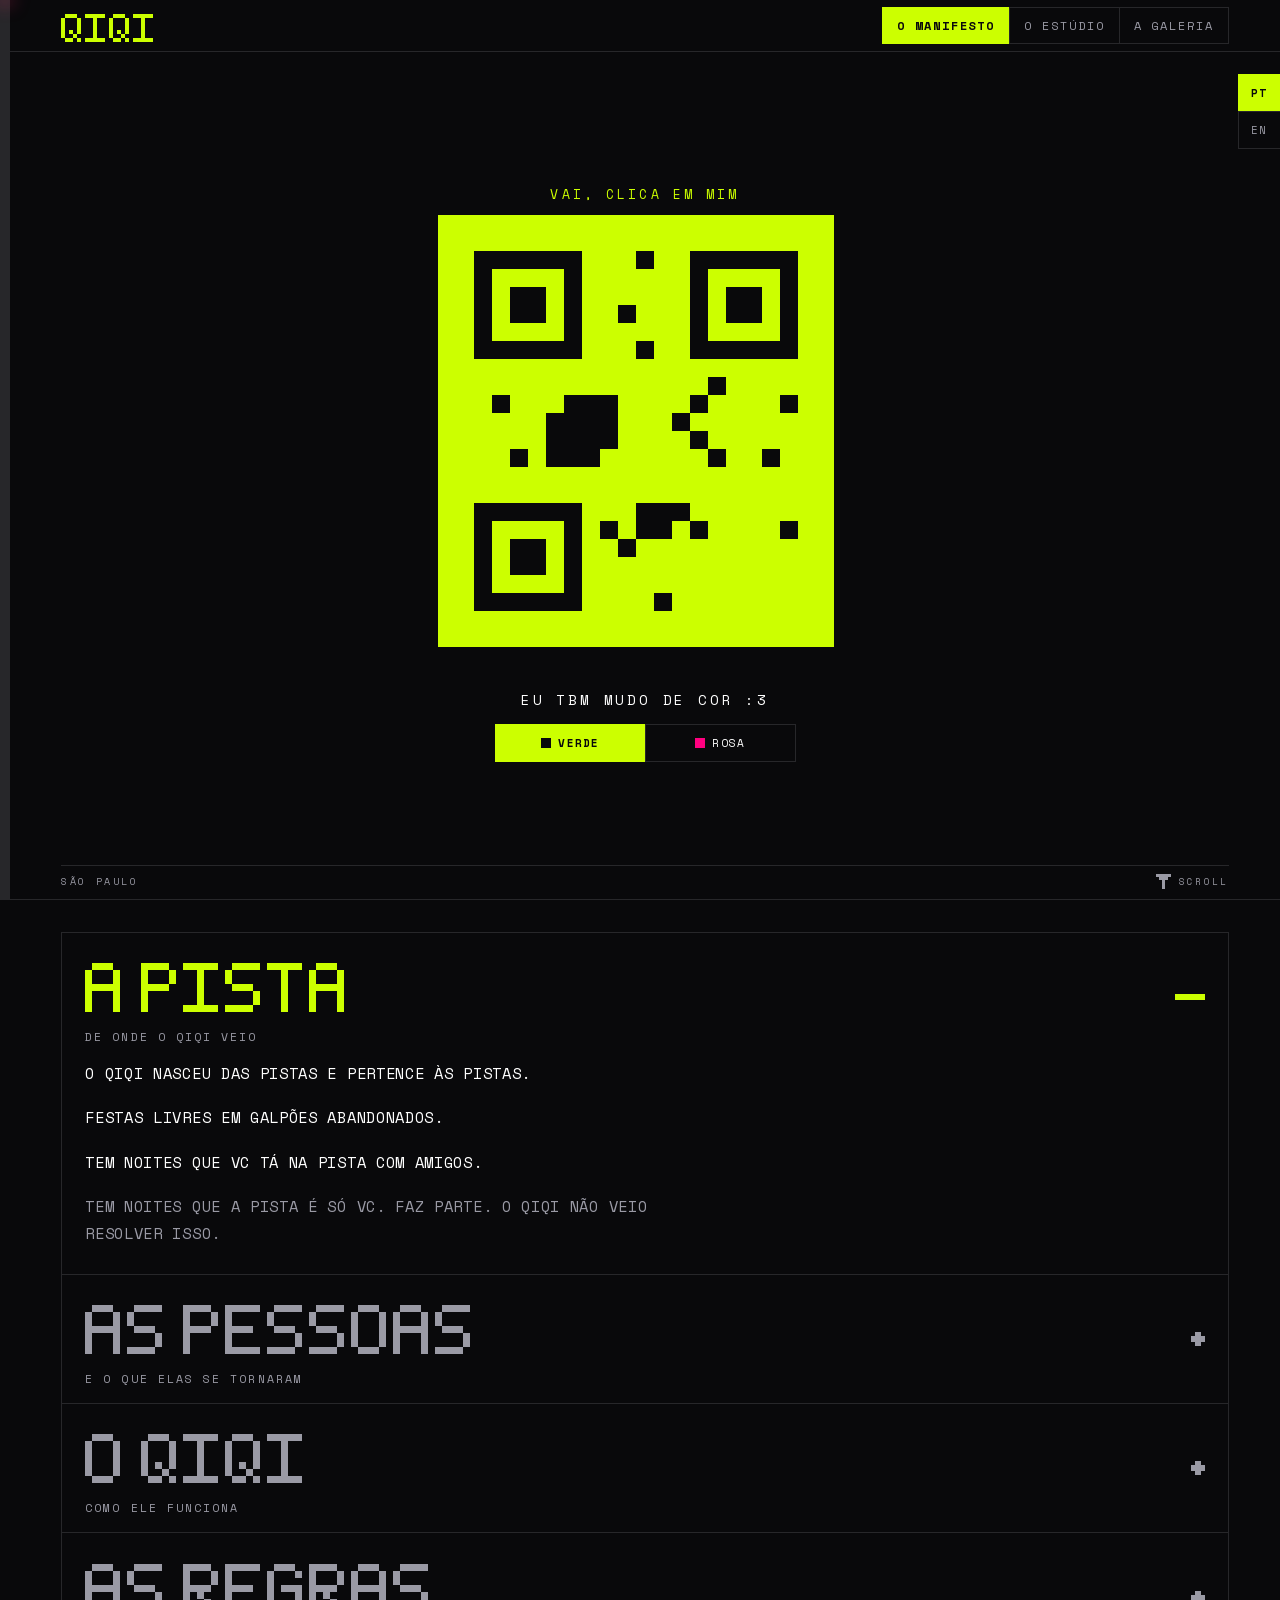
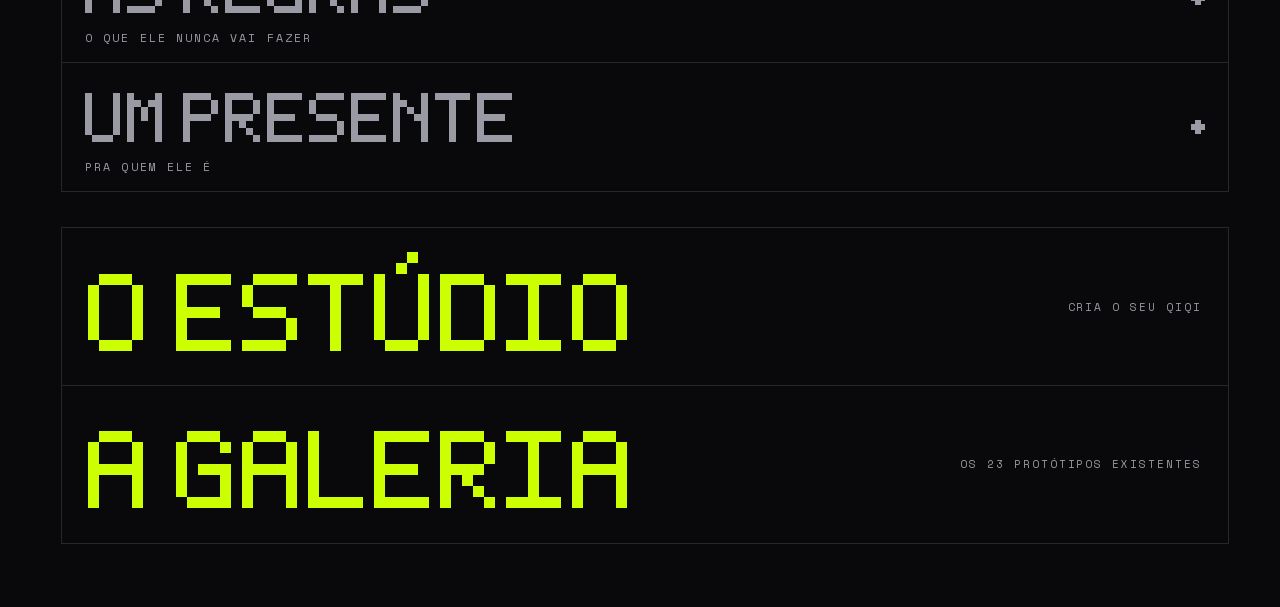
==== commit 8a2dfe6e: "Sync eighth-voice site and add QA feedback overlay" ====
--- a/index.html
+++ b/index.html
@@ -1382,5 +1382,6 @@
   });
 })();
 </script>
+<script type="module" src="assets/qa.mjs"></script>
 </body>
 </html>
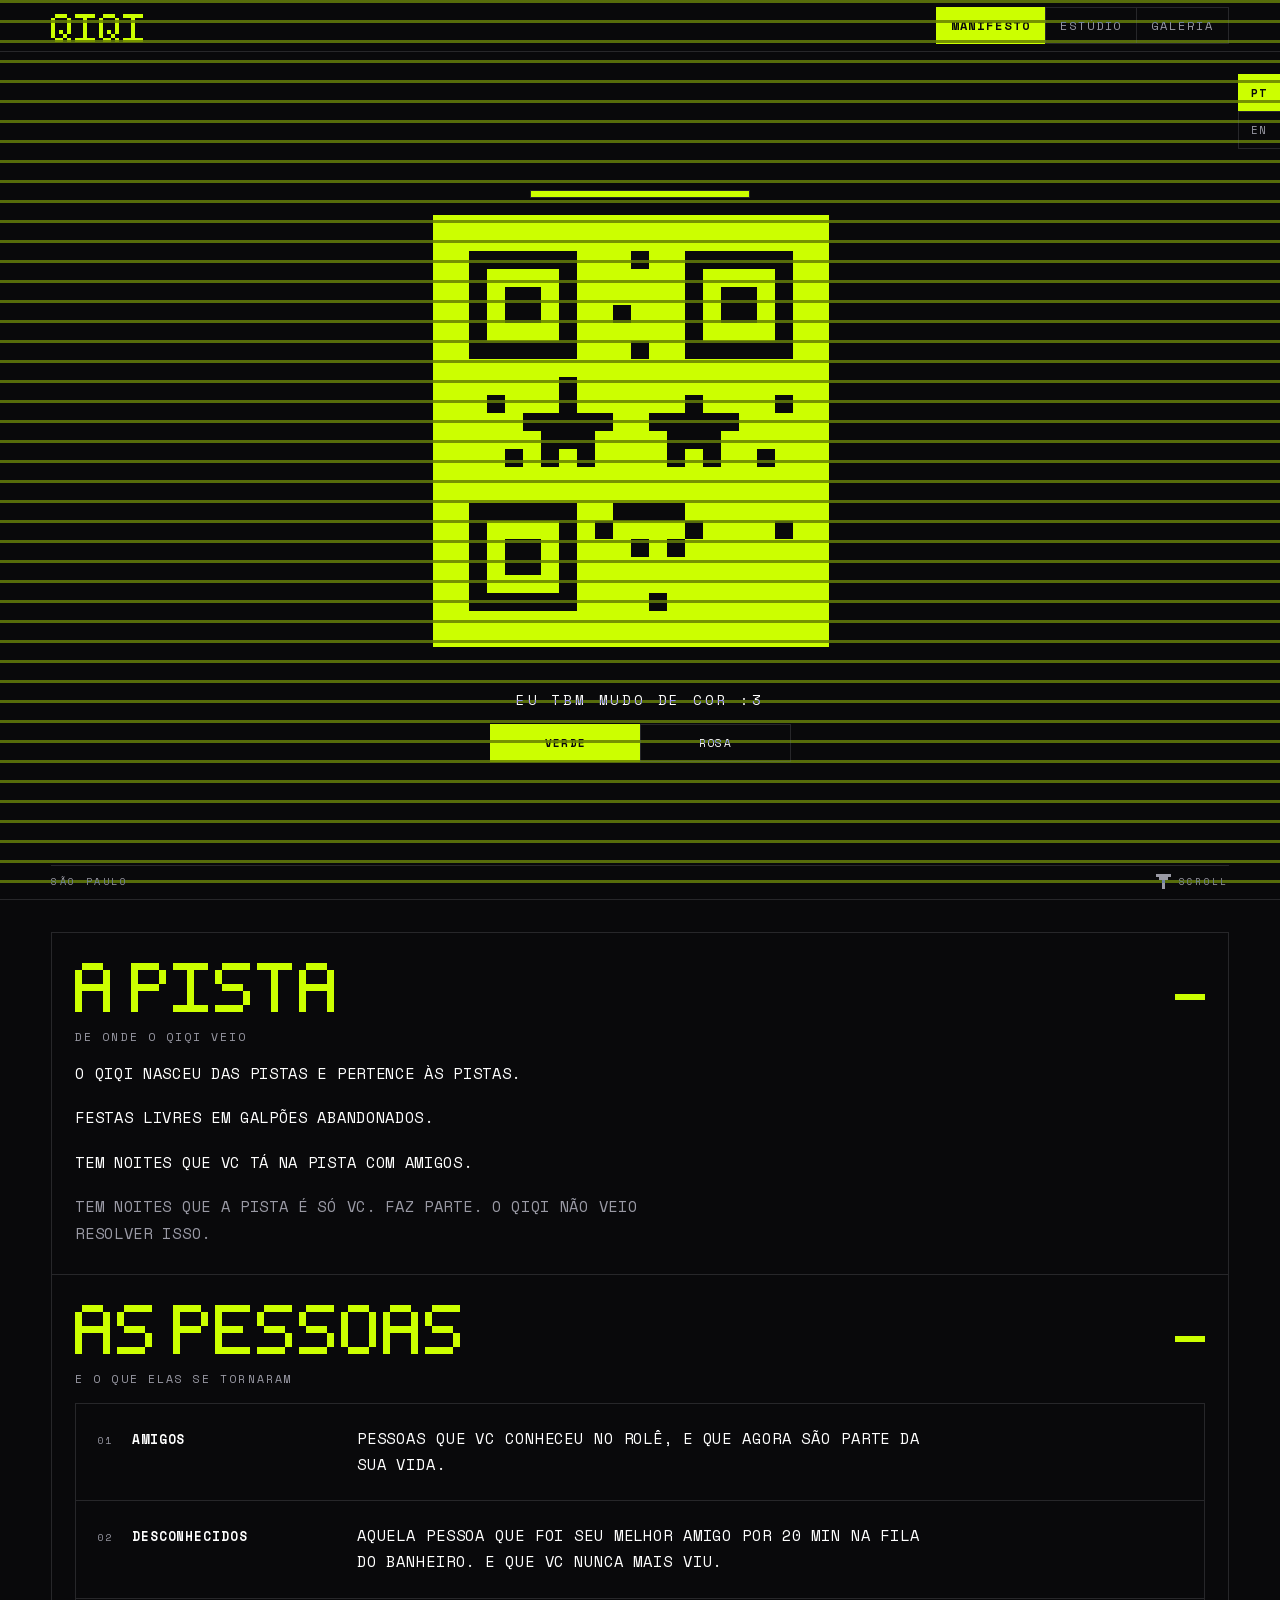
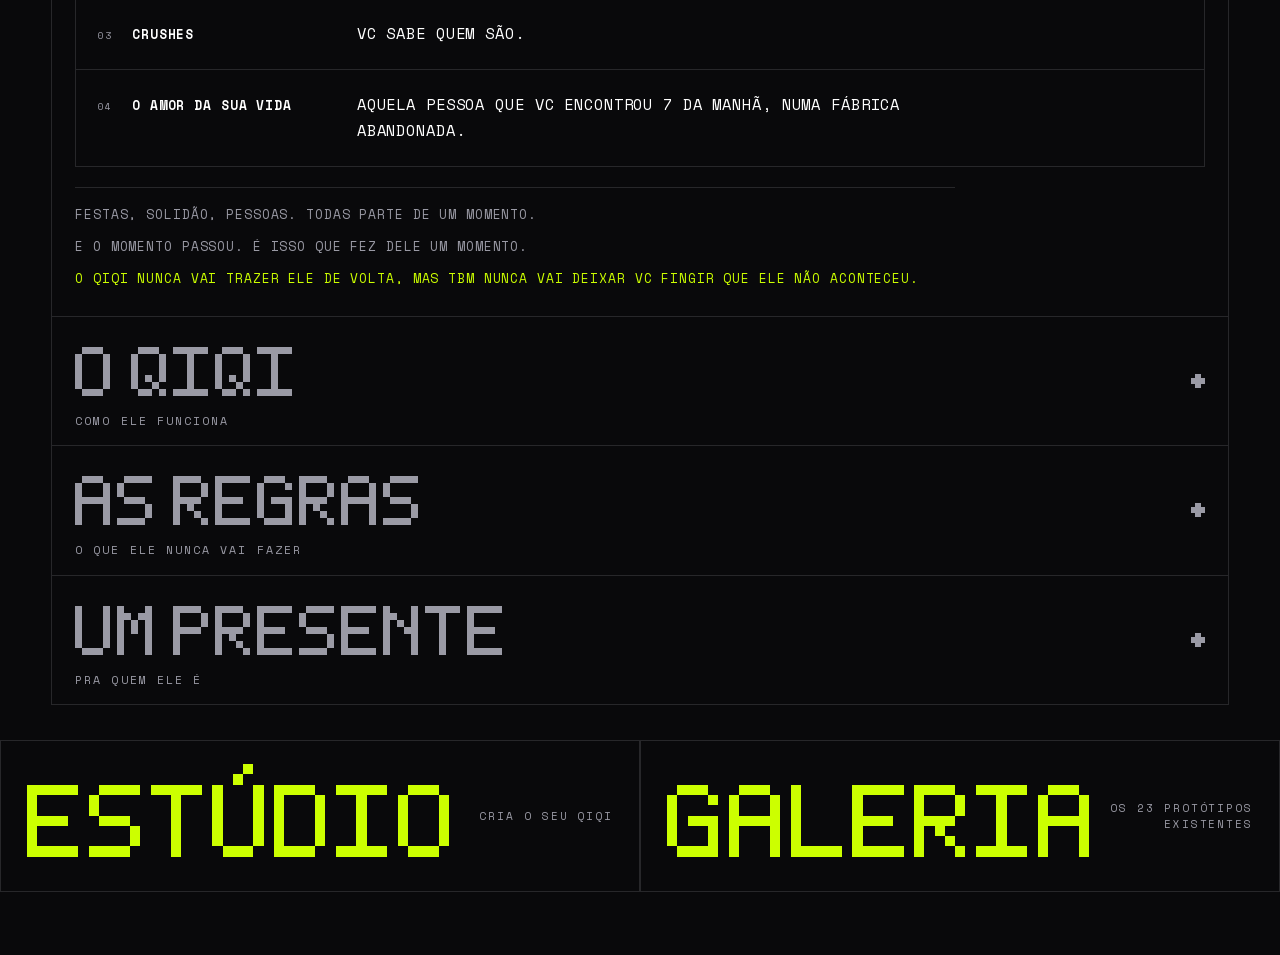
==== commit 70dbea25: "Ship responsive eighth-voice rulings" ====
--- a/index.html
+++ b/index.html
@@ -30,7 +30,7 @@
 <link rel="manifest" href="site.webmanifest">
 <link rel="stylesheet" href="assets/site.css">
 </head>
-<body>
+<body class="is-booting">
 
 <h1 class="sr-only">QIQI</h1>
 
@@ -40,9 +40,9 @@
   <div class="bar__in">
     <a class="bar__mark" href="#topo" aria-label="QIQI"><canvas data-cells="QIQI" data-fit="108"></canvas></a>
     <nav class="bar__nav">
-      <a href="#manifesto" aria-current="page" id="barManifesto">O MANIFESTO</a>
-      <a href="estudio/" id="barEstudio">O ESTÚDIO</a>
-      <a href="galeria/" id="barGaleria">A GALERIA</a>
+      <a href="#manifesto" aria-current="page" id="barManifesto">MANIFESTO</a>
+      <a href="estudio/" id="barEstudio">ESTÚDIO</a>
+      <a href="galeria/" id="barGaleria">GALERIA</a>
     </nav>
   </div>
 </header>
@@ -55,19 +55,21 @@
 <main id="pageMain">
   <section class="arrival" id="topo">
     <div class="arrival__mascot" id="arrivalSlot">
-      <div class="arrival__hint" id="mascotHint"></div>
+      <div class="arrival__signal" id="arrivalSignal">
+        <div class="arrival__loading" id="bootBar" aria-hidden="true"><i></i></div>
+        <div class="arrival__hint" id="mascotHint"></div>
+      </div>
       <button class="mascot" id="mascotBtn" aria-label="QIQI"><canvas id="mascotCanvas"></canvas></button>
       <div class="mascot__tag" id="mascotTag" aria-hidden="true"></div>
       <div class="mascot__load" id="mascotLoad" aria-hidden="true"><i></i></div>
       <div class="mascot__charge" id="mascotCharge" aria-hidden="true"><i></i></div>
-      <div class="arrival__loading" id="bootBar" aria-hidden="true"><i></i></div>
     </div>
     <div class="arrival__from" id="arrivalFrom"></div>
     <div class="arrival__color" id="arrivalColor">
       <div class="arrival__question" id="arrivalColorQuestion"></div>
       <div class="arrival__color-controls" role="group" aria-labelledby="arrivalColorQuestion">
-        <button class="ctl ctl--swatch ctl--green" id="arrivalGreen" type="button" aria-pressed="true"><i></i><span>VERDE</span></button>
-        <button class="ctl ctl--swatch ctl--pink" id="arrivalPink" type="button" aria-pressed="false"><i></i><span>ROSA</span></button>
+        <button class="ctl ctl--swatch ctl--green" id="arrivalGreen" type="button" aria-pressed="true"><span>VERDE</span></button>
+        <button class="ctl ctl--swatch ctl--pink" id="arrivalPink" type="button" aria-pressed="false"><span>ROSA</span></button>
       </div>
     </div>
     <div class="arrival__floor">
@@ -91,8 +93,8 @@
       <div class="block__field" aria-hidden="true"></div>
     </div>
 
-    <div class="block" id="pessoas" data-open="false">
-      <button class="heading heading--toggle" aria-expanded="false" aria-controls="peopleBody">
+    <div class="block" id="pessoas" data-open="true">
+      <button class="heading heading--toggle" aria-expanded="true" aria-controls="peopleBody">
         <span class="heading__text" role="heading" aria-level="2">
           <canvas data-cells="AS PESSOAS" data-fit="470"></canvas>
           <span class="heading__sub" data-sub="people"></span>
@@ -141,29 +143,31 @@
       </button>
       <div class="block__body">
         <div class="copy gift" id="giftBody"></div>
-        <div class="stamp" id="stamp"><div class="stamp__band"><canvas id="stampCanvas"></canvas></div></div>
+        <div class="stamp" id="stamp"><div class="stamp__band"><canvas id="stampCanvas"></canvas><span class="stamp__city" id="stampCity"></span></div></div>
       </div>
       <div class="block__field" aria-hidden="true"></div>
     </div>
 
     <div class="doors" id="doors">
-      <a class="doorband" id="doorEstudio" href="estudio/"><canvas data-cells="O ESTÚDIO" data-fit="560" data-doorword></canvas><span></span></a>
-      <a class="doorband" id="doorGaleria" href="galeria/"><canvas data-cells="A GALERIA" data-fit="560" data-doorword></canvas><span></span></a>
+      <a class="doorband" id="doorEstudio" href="estudio/"><canvas data-cells="ESTÚDIO" data-fit="560" data-doorword></canvas><span></span></a>
+      <a class="doorband" id="doorGaleria" href="galeria/"><canvas data-cells="GALERIA" data-fit="560" data-doorword></canvas><span></span></a>
     </div>
   </section>
 </main>
 
 <div class="poster" id="poster" role="dialog" aria-modal="true" aria-label="AS REGRAS">
   <div class="poster__in">
-    <div class="poster__top">
-      <span class="poster__title"><canvas id="posterTitle" data-cells="AS REGRAS" data-fit="420"></canvas></span>
-      <span><button class="poster__close" id="posterDownload" type="button" style="margin-right:-1px">BAIXAR</button><button class="poster__close" id="posterClose" type="button">FECHAR</button></span>
+    <div class="poster__sheet">
+      <div class="poster__top">
+        <span class="poster__title"><canvas id="posterTitle" data-cells="AS REGRAS" data-fit="420"></canvas></span>
+      </div>
+      <div class="poster__body">
+        <div class="poster__rules" id="posterRules"></div>
+        <span class="poster__art"><canvas id="posterArt"></canvas></span>
+      </div>
+      <div class="poster__foot"><span id="posterBrand"></span><span id="posterCity"></span></div>
     </div>
-    <div class="poster__body">
-      <span class="poster__art"><canvas id="posterArt"></canvas></span>
-      <div class="poster__rules" id="posterRules"></div>
-    </div>
-    <div class="poster__foot"><span id="posterBrand"></span><span id="posterCity"></span></div>
+    <div class="poster__controls"><button class="poster__close" id="posterDownload" type="button" style="margin-right:-1px">BAIXAR</button><button class="poster__close" id="posterClose" type="button">FECHAR</button></div>
   </div>
 </div>
 
@@ -175,9 +179,9 @@
   "brand": "QIQI",
   "city": "SÃO PAULO",
   "doors": {
-    "manifesto": { "label": "O MANIFESTO", "sub": "O QUE É O QIQI" },
-    "estudio": { "label": "O ESTÚDIO", "sub": "CRIA O SEU QIQI" },
-    "galeria": { "label": "A GALERIA", "sub": "OS 23 PROTÓTIPOS EXISTENTES" }
+    "manifesto": { "label": "MANIFESTO", "sub": "O QUE É O QIQI" },
+    "estudio": { "label": "ESTÚDIO", "sub": "CRIA O SEU QIQI" },
+    "galeria": { "label": "GALERIA", "sub": "OS 23 PROTÓTIPOS EXISTENTES" }
   },
   "ui": { "green": "VERDE", "pink": "ROSA", "yes": "SIM", "no": "NÃO" },
   "world": {
@@ -301,8 +305,9 @@
     if (next === LANG) return;
     try { localStorage.setItem(LANG_KEY, next); } catch (e) {}
     window.QevrCascade.through(function () {
-      if (location.search || location.hash) location.href = location.pathname;
-      else location.reload();
+      var nextURL = new URL(location.href);
+      nextURL.searchParams.delete("lang");
+      location.href = nextURL.pathname + nextURL.search + nextURL.hash;
     });
   }
   document.getElementById("langPt").setAttribute("aria-pressed", String(LANG === "pt"));
@@ -504,7 +509,7 @@
      and on desktop the companion jumps into the open block's right field. */
   function setOpen(box) {
     [].forEach.call(document.querySelectorAll(".block"), function (b) {
-      var open = box === b;
+      var open = b.id === "pessoas" || box === b;
       b.setAttribute("data-open", open ? "true" : "false");
       var btn = b.querySelector(".heading--toggle");
       if (btn) btn.setAttribute("aria-expanded", open ? "true" : "false");
@@ -547,6 +552,8 @@
       btn.addEventListener("click", function () {
         /* AS REGRAS opens as the poster, not a dropdown */
         if (box.id === "regras") { openPoster(); return; }
+        /* AS PESSOAS is the human constant. It never collapses. */
+        if (box.id === "pessoas") { setOpen(openBlock()); return; }
         var open = box.getAttribute("data-open") === "true";
         if (open) {
           box.setAttribute("data-open", "false");
@@ -824,7 +831,7 @@
     var m = window.Qevr.matrix(COPY.nevers.face || "Angry");
     if (!m) return;
     var C = window.Qevr.CROP;
-    var cell = window.matchMedia("(max-width: 720px)").matches ? 6 : 9;
+    var cell = window.matchMedia("(max-width: 720px)").matches ? 3 : 6;
     var dpr = Math.min(window.devicePixelRatio || 1, 2);
     canvas.width = C.w * cell * dpr; canvas.height = C.h * cell * dpr;
     canvas.style.width = (C.w * cell) + "px"; canvas.style.height = (C.h * cell) + "px";
@@ -863,6 +870,7 @@
     if (hint && COPY.arrival) hint.textContent = COPY.arrival.mascotHint;
     var question = document.getElementById("arrivalColorQuestion");
     if (question && COPY.arrival) question.textContent = COPY.arrival.colorQuestion;
+    document.getElementById("stampCity").textContent = COPY.city;
   }
 
   /* ---------- L15: the stamp drawn in his cells, the smiley in the brand ---------- */
@@ -924,9 +932,15 @@
   var inCorner = false, jumpedBlock = null;
   function isSmall() { return window.matchMedia("(max-width: 720px)").matches; }
   function isDesktop() { return window.matchMedia("(min-width: 1101px)").matches; }
+  function largeMonitorScale(base, max) {
+    if (window.innerWidth < 2200) return base;
+    return Math.min(max, Math.max(base, Math.floor(base * window.innerWidth / 1560)));
+  }
   function arrivalCellFor() {
     if (!isSmall()) {
       var byH = Math.floor((window.innerHeight * 0.52) / window.Qevr.CROP.h);
+      var byW = Math.floor((window.innerWidth * 0.62) / window.Qevr.CROP.w);
+      if (window.innerWidth >= 2200) return Math.max(22, Math.min(40, byH, byW));
       return Math.max(14, Math.min(22, byH));
     }
     var arrival = document.getElementById("topo");
@@ -936,11 +950,11 @@
     return Math.max(8, Math.min(13, byWidth, byHeight));
   }
   function cellFor() {
-    if (jumpedBlock) return 6;
+    if (jumpedBlock) return largeMonitorScale(6, 14);
     return inCorner ? (isSmall() ? 3 : 4) : arrivalCellFor();
   }
   function boundsFor() {
-    if (jumpedBlock) return { x: 6, y: 5 };
+    if (jumpedBlock) return { x: largeMonitorScale(6, 14), y: largeMonitorScale(5, 12) };
     return inCorner ? { x: isSmall() ? 8 : 10, y: isSmall() ? 6 : 8 }
                     : { x: isSmall() ? 10 : 20, y: isSmall() ? 8 : 16 };
   }
@@ -977,7 +991,54 @@
     mascot.applyTransform();
     mascot.setCell(cellFor());
     mascot._bounds = boundsFor();
-    document.body.classList.toggle("gutter", inCorner && isSmall());
+    avoidCompanionOverlap();
+  }
+  function avoidCompanionOverlap() {
+    if (!inCorner || !isSmall()) return;
+    var slot = document.getElementById("companionSlot");
+    var size = slot.getBoundingClientRect().width || 92;
+    var bar = parseFloat(getComputedStyle(document.documentElement).getPropertyValue("--bar")) || 52;
+    var candidates = [], y;
+    for (y = bar + 8; y <= innerHeight - size - 8; y += 12) {
+      candidates.push({ name: "smart-left", left: 8, top: y });
+      candidates.push({ name: "smart-right", left: innerWidth - size - 8, top: y });
+    }
+    /* Score actual words and pixel lettering, not an entire card. Empty parts
+       of a card are valid places to stand; text and controls are not. */
+    var readable = [];
+    [].forEach.call(document.querySelectorAll(".blocks p, .heading--toggle, .stance, .stances__bay, .stamp__city, .doorband span"), function (el) {
+      var walker = document.createTreeWalker(el, NodeFilter.SHOW_TEXT);
+      var node;
+      while ((node = walker.nextNode())) {
+        if (!node.nodeValue.trim()) continue;
+        var range = document.createRange();
+        range.selectNodeContents(node);
+        [].forEach.call(range.getClientRects(), function (r) {
+          if (r.width > 0 && r.height > 0 && r.bottom > bar && r.top < innerHeight) readable.push(r);
+        });
+      }
+    });
+    [].forEach.call(document.querySelectorAll(".blocks canvas"), function (canvas) {
+      var r = canvas.getBoundingClientRect();
+      if (r.width > 0 && r.height > 0 && r.bottom > bar && r.top < innerHeight) readable.push(r);
+    });
+    [].forEach.call(document.querySelectorAll(".lang button"), function (control) {
+      var r = control.getBoundingClientRect();
+      if (r.width > 0 && r.height > 0) readable.push(r);
+    });
+    function overlap(candidate) {
+      return readable.reduce(function (score, r) {
+        var w = Math.max(0, Math.min(candidate.left + size, r.right) - Math.max(candidate.left, r.left));
+        var h = Math.max(0, Math.min(candidate.top + size, r.bottom) - Math.max(candidate.top, r.top));
+        return score + w * h;
+      }, 0);
+    }
+    candidates.sort(function (a, b) { return overlap(a) - overlap(b); });
+    slot.setAttribute("data-corner", candidates[0].name);
+    slot.style.left = candidates[0].left + "px";
+    slot.style.top = candidates[0].top + "px";
+    slot.style.right = "auto";
+    slot.style.bottom = "auto";
   }
   function checkCorner() {
     var arrival = document.getElementById("topo");
@@ -1015,8 +1076,10 @@
       }
     }
     if (!fire && !fireFlipping) thermo.classList.remove("is-fire");
+    document.documentElement.classList.toggle("scroll-fire", fire);
     wasFire = fire;
     checkCorner();
+    avoidCompanionOverlap();
   }
 
   function watchSections() {
@@ -1085,15 +1148,19 @@
     laddering = true;
     mascot._busy = true;
     var tag = document.getElementById("mascotTag");
-    var load = document.getElementById("mascotLoad");
+    var signal = document.getElementById("arrivalSignal");
+    var load = document.getElementById("bootBar");
     tag.textContent = "ERRO";
     mascot.setFace("Dead", true);
     tag.classList.add("on");
-    /* more violent glitch: two rounds back to back */
+    document.documentElement.classList.add("page-glitch");
+    /* more violent glitch: three rounds back to back */
     mascot.glitch();
     setTimeout(function () { mascot.glitch(); }, 160);
+    setTimeout(function () { mascot.glitch(); }, 320);
     setTimeout(function () {
       tag.classList.remove("on");
+      document.documentElement.classList.remove("page-glitch");
       /* he breaks into the floor, row by row */
       var f = 0, frames = 8;
       (function collapse() {
@@ -1101,14 +1168,14 @@
         f++;
         if (f <= frames) { setTimeout(collapse, reduce ? 0 : 55); return; }
         /* gone. the network reloads him. */
-        load.classList.add("on");
+        signal.classList.remove("is-ready");
+        signal.classList.add("is-loading");
         var barFill = load.querySelector("i");
         var lp = 0;
         (function loadStep() {
           lp += 20;
           barFill.style.width = Math.min(100, lp) + "%";
-          if (lp < 100) { setTimeout(loadStep, reduce ? 0 : 90); return; }
-          load.classList.remove("on");
+          if (lp < 100) { setTimeout(loadStep, reduce ? 0 : 115); return; }
           barFill.style.width = "0";
           /* re-rez bottom-up */
           var C = window.Qevr.CROP;
@@ -1123,6 +1190,8 @@
             mascot._busy = false;
             laddering = false;
             pokeCount = 0;
+            signal.classList.remove("is-loading");
+            signal.classList.add("is-ready");
           })();
         })();
       })();
@@ -1136,10 +1205,19 @@
     if (pokeCount === 1) { mascot.poke(); return; }
     if (pokeCount === 2) { mascot.glitch(); return; }
     if (pokeCount === 3) { mascot.rowwave(); return; }
-    ladderDie();
-  }
-
-  /* ---------- A08: hold him ~2s and the secret room opens ---------- */
+    if (pokeCount === 4) { mascot.setFace("Shocked"); return; }
+    if (pokeCount === 5) { mascot.poke(); return; }
+    if (pokeCount === 6) { mascot.glitch(); return; }
+    if (pokeCount === 7) { mascot.rowwave(); return; }
+    if (pokeCount === 8) {
+      document.documentElement.classList.add("page-glitch");
+      setTimeout(function () { document.documentElement.classList.remove("page-glitch"); }, 260);
+      return;
+    }
+    if (pokeCount >= 9) ladderDie();
+  }
+
+  /* ---------- A08: hold him ~2s and the three story rooms open ---------- */
   var holdTimer = 0, holdStart = 0, holdFired = false, holdRaf = 0;
   function wireHold(btn) {
     var charge = document.getElementById("mascotCharge");
@@ -1318,8 +1396,11 @@
        brain takes over on São Paulo time. reduced motion goes straight in. */
     var bootBar = document.getElementById("bootBar");
     var bootFill = bootBar.querySelector("i");
+    var arrivalSignal = document.getElementById("arrivalSignal");
     if (reduce) {
-      bootBar.style.display = "none";
+      bootFill.style.width = "100%";
+      document.body.classList.remove("is-booting");
+      arrivalSignal.classList.add("is-ready");
       mascot.setFace(hourFace(), true);
       mascot.start(boundsFor());
     } else {
@@ -1329,10 +1410,10 @@
       mascot.paint();
       var lp = 0;
       (function bootStep() {
-        lp += 25;
+        lp += 20;
         bootFill.style.width = Math.min(100, lp) + "%";
-        if (lp < 100) { setTimeout(bootStep, 90); return; }
-        bootBar.style.display = "none";
+        if (lp < 100) { setTimeout(bootStep, 115); return; }
+        document.body.classList.remove("is-booting");
         /* he builds in: cells arriving in stepped random chunks */
         var idx = [];
         for (var i = 0; i < savedRender.length; i++) if (savedRender[i]) idx.push(i);
@@ -1340,17 +1421,22 @@
           var k = Math.floor(Math.random() * (j + 1));
           var t = idx[j]; idx[j] = idx[k]; idx[k] = t;
         }
-        var frames = 6, per = Math.ceil(idx.length / frames), p = 0;
+        var frames = 8, per = Math.ceil(idx.length / frames), p = 0;
         (function build() {
           for (var n = 0; n < per && p < idx.length; n++, p++) mascot.render[idx[p]] = savedRender[idx[p]];
           mascot.paint();
-          if (p < idx.length) { setTimeout(build, 55); return; }
-          setTimeout(function () { mascot.setFace("Anime"); }, 700);
-          setTimeout(function () { mascot.setFace("Joy"); }, 2000);
+          if (p < idx.length) { setTimeout(build, 75); return; }
+          document.documentElement.classList.add("page-glitch");
+          setTimeout(function () {
+            document.documentElement.classList.remove("page-glitch");
+            arrivalSignal.classList.add("is-ready");
+          }, 420);
+          setTimeout(function () { mascot.setFace("Anime"); }, 900);
+          setTimeout(function () { mascot.setFace("Joy"); }, 2400);
           setTimeout(function () {
             mascot.start(boundsFor());
             mascot.setFace(hourFace());
-          }, 3300);
+          }, 4000);
         })();
       })();
     }
--- a/assets/site.css
+++ b/assets/site.css
@@ -69,7 +69,15 @@
   letter-spacing: 0.055em;
   -webkit-font-smoothing: antialiased;
   overflow-x: hidden;
-}
+  scrollbar-width: thin;
+  scrollbar-color: var(--brand) var(--qevr-hair);
+}
+
+::-webkit-scrollbar { width: 4px; height: 4px; }
+::-webkit-scrollbar-track { background: var(--qevr-hair); }
+::-webkit-scrollbar-thumb { background: var(--brand); }
+html.scroll-fire { scrollbar-color: var(--qevr-fire) var(--qevr-hair); }
+html.scroll-fire::-webkit-scrollbar-thumb { background: var(--qevr-fire); }
 
 ::selection { background: var(--brand); color: var(--qevr-ink); }
 
@@ -77,7 +85,7 @@
 
 .bar {
   position: fixed; inset: 0 0 auto 0; height: var(--bar); z-index: 60;
-  padding: env(safe-area-inset-top, 0px) var(--gut) 0 calc(var(--gut) + 10px);
+  padding: env(safe-area-inset-top, 0px) var(--gut) 0 var(--gut);
   background: var(--ground);
   border-bottom: var(--rule) solid var(--qevr-hair);
 }
@@ -120,11 +128,11 @@
 
 /* ---------- thermometer ---------- */
 
-.thermo { position: fixed; left: 0; top: 0; bottom: 0; width: 10px; background: var(--qevr-hair); z-index: 70; }
+.thermo { display: none; }
 .thermo__fill { position: absolute; left: 0; right: 0; top: 0; height: 0; background: var(--brand); }
 .thermo.is-fire .thermo__fill { background: var(--qevr-fire); box-shadow: 0 0 18px 2px var(--qevr-fire); }
 
-main { padding-left: 10px; padding-top: var(--bar); }
+main { padding-top: var(--bar); }
 
 /* ---------- arrival: him and the colour question own the whole first screen ---------- */
 
@@ -308,8 +316,14 @@
      app. small zone, small cell, and only he himself takes the tap */
   .companion { width: 92px; height: 92px; right: 10px; bottom: 12px; }
   .lang button { font-size: 10px; padding: 9px 10px; }
-  .thermo { width: 6px; }
-  main { padding-left: 6px; }
+  .bar { padding-inline: 0; }
+  .bar__in { gap: 0; max-width: none; }
+  .bar__mark { flex: 0 0 64px; width: 64px; overflow: hidden; display: flex; justify-content: center; }
+  .bar__nav { flex: 1 1 auto; min-width: 0; display: grid; grid-template-columns: repeat(3, minmax(0, 1fr)); }
+  .bar__nav a {
+    min-width: 0; margin-left: -1px; padding: 10px 2px;
+    font-size: 8px; letter-spacing: .055em; text-align: center; white-space: nowrap;
+  }
   .arrival { padding-inline: 16px; gap: 14px; }
   .door { padding: 13px 16px; }
   .arrival__color-controls { width: min(100%, 260px); }
@@ -347,13 +361,29 @@
 /* the quick loading bar of the entrance ritual */
 .arrival__loading { width: min(46vw, 220px); height: 8px; border: var(--rule) solid var(--qevr-hair); }
 .arrival__loading i { display: block; height: 100%; width: 0; background: var(--brand); }
+.arrival__signal { min-height: 18px; display: grid; place-items: center; }
+.arrival__signal > * { grid-area: 1 / 1; }
+.arrival__signal .arrival__hint { visibility: hidden; }
+.arrival__signal.is-ready .arrival__hint { visibility: visible; }
+.arrival__signal.is-ready .arrival__loading { display: none; }
+.arrival__signal.is-loading .arrival__hint { visibility: hidden; }
+.arrival__signal.is-loading .arrival__loading { display: block; }
+body.is-booting .bar,
+body.is-booting > .lang,
+body.is-booting .arrival__mascot > :not(.arrival__signal),
+body.is-booting .arrival__from,
+body.is-booting .arrival__color,
+body.is-booting .arrival__floor { visibility: hidden; }
+body.is-booting [data-qevr-cascade] { display: none !important; }
+body.is-booting .arrival__mascot { position: fixed; inset: 0; z-index: 10000; display: grid; place-items: center; }
+body.is-booting .arrival__signal { position: fixed; inset: 0; }
 
 /* ---------- the error tag and loader above his head (poke ladder) ---------- */
 .arrival__mascot { position: relative; }
 .mascot__tag {
   position: absolute; top: -6px; left: 50%; transform: translate(-50%, -100%);
   font-size: 10px; letter-spacing: .3em; font-weight: 700; color: var(--qevr-pink);
-  padding: 4px 8px; border: var(--rule) solid var(--qevr-pink); background: var(--ground);
+  padding: 4px 8px; border: 0; background: transparent;
   display: none; white-space: nowrap;
 }
 .mascot__tag.on { display: block; }
@@ -364,6 +394,16 @@
 }
 .mascot__load i { display: block; height: 100%; width: 0; background: var(--brand); }
 .mascot__load.on { display: block; }
+
+/* The error hits the whole document in stepped slices, not a floating box. */
+html.page-glitch body { animation: page-glitch-shake 90ms steps(2, end) 7; }
+html.page-glitch body::after {
+  content: ""; position: fixed; inset: 0; z-index: 89; pointer-events: none;
+  background: repeating-linear-gradient(0deg, transparent 0 17px, color-mix(in srgb, var(--brand) 42%, transparent) 17px 20px);
+  mix-blend-mode: difference; animation: page-glitch-slice 80ms steps(2, end) 8;
+}
+@keyframes page-glitch-shake { 0% { transform: translate(0); } 33% { transform: translate(8px, -3px); } 66% { transform: translate(-7px, 2px); } }
+@keyframes page-glitch-slice { 0% { clip-path: inset(8% 0 72% 0); transform: translateX(-10px); } 50% { clip-path: inset(46% 0 30% 0); transform: translateX(12px); } 100% { clip-path: inset(74% 0 4% 0); transform: translateX(-5px); } }
 
 /* ---------- the read: expansion bay + full volume ---------- */
 /* tiles stay short; the opened body lives in a full-width band under its row */
@@ -397,15 +437,19 @@
 @media (min-width: 1101px) { [data-open="true"] .block__field { display: block; } }
 
 /* ---------- the doors out: two bands at heading scale ---------- */
-.doors { margin-top: clamp(24px, 4vh, 44px); border-top: var(--rule) solid var(--qevr-hair); }
+.doors {
+  width: 100vw; margin-top: clamp(24px, 4vh, 44px); margin-left: calc(50% - 50vw);
+  border-top: var(--rule) solid var(--qevr-hair);
+  display: grid; grid-template-columns: repeat(2, minmax(0, 1fr));
+}
 .doorband {
   display: flex; align-items: center; justify-content: space-between; gap: 18px;
   padding: clamp(18px, 2.6vh, 30px) clamp(16px, 2vw, 26px);
-  border: var(--rule) solid var(--qevr-hair); border-top: 0;
+  border: var(--rule) solid var(--qevr-hair); border-top: 0; min-width: 0;
   text-decoration: none; color: var(--qevr-light); background: transparent;
 }
-.doorband canvas { display: block; image-rendering: pixelated; }
-.doorband span { font-size: clamp(9.5px, 1vw, 11px); color: var(--qevr-muted); letter-spacing: .18em; text-align: right; }
+.doorband canvas { display: block; image-rendering: pixelated; max-width: 72%; height: auto !important; }
+.doorband span { min-width: 0; font-size: clamp(9.5px, 1vw, 11px); color: var(--qevr-muted); letter-spacing: .18em; text-align: right; }
 .doorband:hover, .doorband:focus-visible { background: var(--qevr-light); outline: none; }
 .doorband:hover span, .doorband:focus-visible span { color: var(--qevr-ink); }
 
@@ -413,16 +457,22 @@
 .stamp { border-top: 0; padding-top: 0; max-width: none; }
 .stamp__band { border-top: 3px solid var(--brand); padding-top: clamp(14px, 2.2vh, 24px); }
 .stamp canvas { display: block; image-rendering: pixelated; max-width: 100%; }
+.stamp__city { display: block; margin-top: 10px; color: var(--qevr-muted); font-size: 9px; letter-spacing: .24em; }
 
 /* ---------- AS REGRAS: the poster pop ---------- */
-.poster { position: fixed; inset: 0; z-index: 90; background: var(--qevr-ink); display: none; overflow: auto; }
-.poster.on { display: block; }
-.poster__in {
-  min-height: 100%; max-width: 880px; margin-inline: auto;
-  border-left: 6px solid var(--brand); border-right: 6px solid var(--brand);
-  padding: clamp(20px, 4vh, 48px) clamp(18px, 4vw, 56px);
-  display: flex; flex-direction: column; gap: clamp(16px, 2.6vh, 28px);
-}
+.poster {
+  position: fixed; inset: 0; z-index: 90; background: rgb(9 9 11 / 88%); display: none;
+  overflow: auto; padding: clamp(12px, 3vh, 28px); place-items: center;
+}
+.poster.on { display: grid; }
+.poster__in { width: min(100%, 760px); display: grid; gap: 8px; }
+.poster__sheet {
+  aspect-ratio: 210 / 297; width: min(100%, calc((100svh - 112px) * 210 / 297));
+  max-height: calc(100svh - 112px); margin-inline: auto; overflow: hidden;
+  border: clamp(3px, .55vw, 6px) solid var(--brand); background: var(--qevr-ink);
+  padding: clamp(12px, 2.5vmin, 28px); display: flex; flex-direction: column; gap: clamp(8px, 1.6vmin, 18px);
+}
+.poster__controls { display: flex; justify-content: center; }
 .poster__top { display: flex; align-items: flex-start; justify-content: space-between; gap: 16px; }
 .poster__title canvas { display: block; image-rendering: pixelated; }
 .poster__close {
@@ -431,15 +481,22 @@
   border: var(--rule) solid var(--qevr-hair); padding: 10px 13px;
 }
 .poster__close:hover, .poster__close:focus-visible { background: var(--qevr-light); color: var(--qevr-ink); border-color: var(--qevr-light); outline: none; }
-.poster__body { display: flex; gap: clamp(18px, 3vw, 44px); align-items: flex-start; }
+.poster__body { display: grid; grid-template-columns: minmax(0, 1fr) auto; gap: clamp(8px, 1.8vmin, 22px); align-items: start; min-height: 0; }
 .poster__art { flex: none; }
 .poster__art canvas { display: block; image-rendering: pixelated; }
 .poster__rules { min-width: 0; flex: 1; display: flex; flex-direction: column; }
-.poster__rule { border-bottom: var(--rule) solid var(--qevr-hair); padding: clamp(10px, 1.6vh, 16px) 0; }
-.poster__rule b { display: block; font-size: clamp(14px, 1.5vw, 19px); letter-spacing: .05em; }
-.poster__rule i { display: block; font-style: normal; margin-top: 5px; font-size: clamp(11px, 1vw, 13px); color: var(--qevr-muted); line-height: 1.6; }
+.poster__rule { border-bottom: var(--rule) solid var(--qevr-hair); padding: clamp(4px, .85vmin, 10px) 0; }
+.poster__rule b { display: block; font-size: clamp(7px, 1.18vmin, 13px); letter-spacing: .03em; }
+.poster__rule i { display: block; font-style: normal; margin-top: 2px; font-size: clamp(6px, .92vmin, 10px); color: var(--qevr-muted); line-height: 1.35; }
 .poster__foot { font-size: 10px; letter-spacing: .24em; color: var(--qevr-muted); display: flex; justify-content: space-between; gap: 12px; }
-@media (max-width: 720px) { .poster__body { flex-direction: column; } .poster__in { border-width: 4px; } }
+@media (max-width: 720px) {
+  .poster { padding: 8px; }
+  .poster__in { width: 100%; }
+  .poster__sheet { max-height: calc(100svh - 70px); width: min(100%, calc((100svh - 70px) * 210 / 297)); padding: 11px; }
+  .poster__top { gap: 8px; }
+  .poster__body { grid-template-columns: minmax(0, 1fr) 74px; }
+  .poster__foot { font-size: 6.5px; }
+}
 
 /* ---------- the hold: charging into the secret room ---------- */
 .mascot__charge {
@@ -450,16 +507,28 @@
 .mascot__charge i { display: block; height: 100%; width: 0; background: var(--qevr-pink); }
 .mascot__charge.on { display: block; }
 
-/* ---------- phone: the reading gutter — he never sits on a word ---------- */
+/* ---------- phone: the companion changes corners instead of changing copy width ---------- */
 @media (max-width: 720px) {
-  body.gutter .blocks { padding-right: 88px; }
-  body.gutter .stances__bay { padding-right: 12px; }
   .arrival__floor { left: 16px; right: 16px; }
   .people__grid .stance--still { flex-direction: column; gap: 6px; }
   .people__grid .stance__head { min-width: 0; }
-  .doorband { flex-direction: column; align-items: flex-start; gap: 10px; }
-  .doorband span { text-align: left; }
+  .doorband { padding: 14px 10px; justify-content: center; }
+  .doorband span { display: none; }
+  .doorband canvas { max-width: 100%; }
   .stances__bay { padding: 14px; }
+}
+
+.companion[data-corner="bottom-left"] { right: auto; left: 10px; }
+.companion[data-corner="top-right"] { bottom: auto; top: calc(var(--bar) + 12px); }
+.companion[data-corner="top-left"] { right: auto; bottom: auto; left: 10px; top: calc(var(--bar) + 12px); }
+
+@media (min-width: 2200px) {
+  :root { --wrap: min(86vw, 3000px); --gut: clamp(48px, 4vw, 150px); }
+  body { font-size: 20px; }
+  .copy p, .stances__bay-copy p, .people__grid .stance--still .stance__body p { font-size: clamp(18px, .82vw, 26px); max-width: 76ch; }
+  .heading__sub { font-size: clamp(13px, .55vw, 18px); }
+  .block__field { right: clamp(50px, 4vw, 150px); }
+  .poster__in { width: min(100%, 960px); }
 }
 
 /* screen-reader-only heading: the document has a name even before the paint */
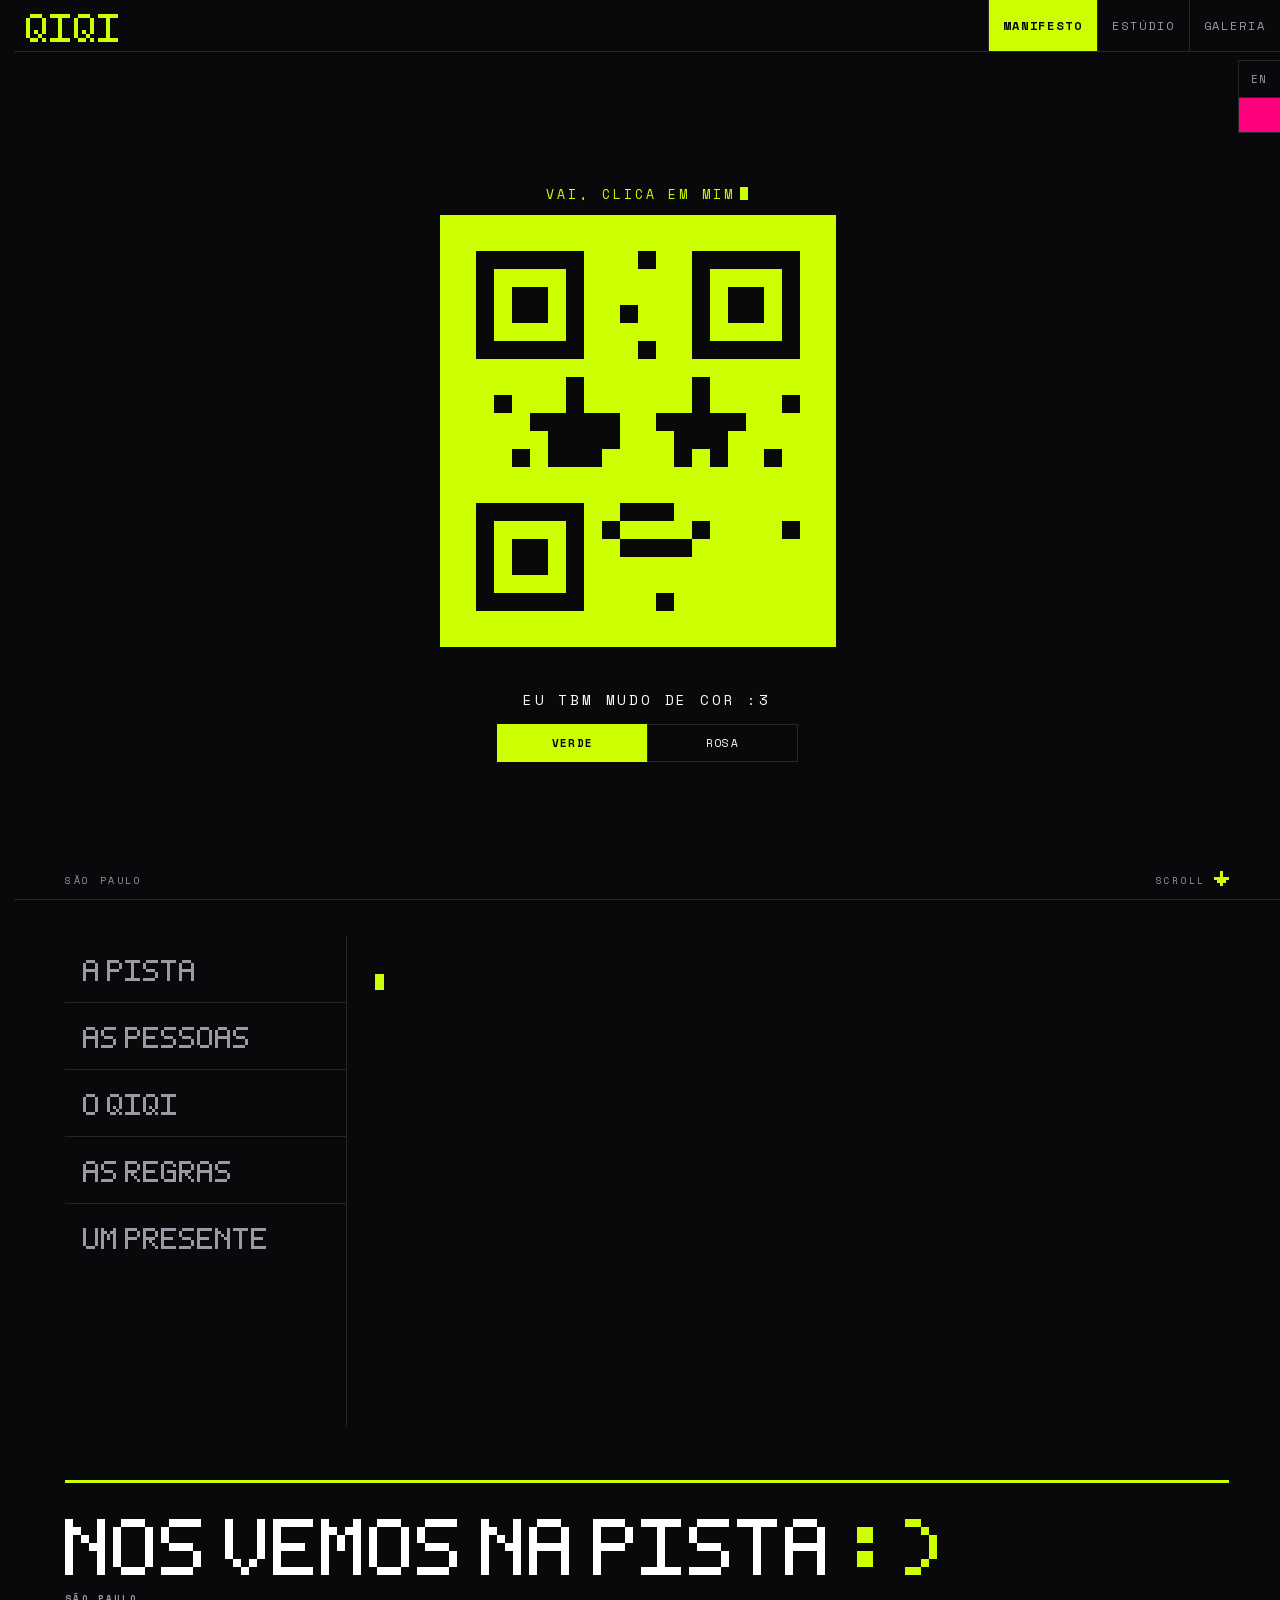
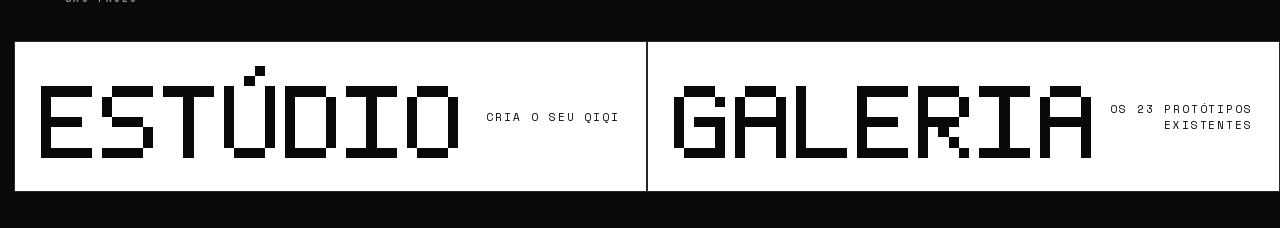
==== commit fb208658: "ninth-voice fix pass: the panel read, the switches, the celled thermometer, no page-glitch lines Co-" ====
--- a/index.html
+++ b/index.html
@@ -47,9 +47,9 @@
   </div>
 </header>
 
-<div class="lang" role="group" aria-label="PT / EN">
-  <button id="langPt" type="button" aria-pressed="true">PT</button>
-  <button id="langEn" type="button" aria-pressed="false">EN</button>
+<div class="switches">
+  <button id="langToggle" type="button"></button>
+  <button class="switch--color" id="colorToggle" type="button"></button>
 </div>
 
 <main id="pageMain">
@@ -58,94 +58,56 @@
       <div class="arrival__signal" id="arrivalSignal">
         <div class="arrival__loading" id="bootBar" aria-hidden="true"><i></i></div>
         <div class="arrival__hint" id="mascotHint"></div>
+        <div class="mascot__charge" id="mascotCharge" aria-hidden="true"><i></i></div>
       </div>
       <button class="mascot" id="mascotBtn" aria-label="QIQI"><canvas id="mascotCanvas"></canvas></button>
       <div class="mascot__tag" id="mascotTag" aria-hidden="true"></div>
-      <div class="mascot__load" id="mascotLoad" aria-hidden="true"><i></i></div>
-      <div class="mascot__charge" id="mascotCharge" aria-hidden="true"><i></i></div>
     </div>
     <div class="arrival__from" id="arrivalFrom"></div>
     <div class="arrival__color" id="arrivalColor">
       <div class="arrival__question" id="arrivalColorQuestion"></div>
       <div class="arrival__color-controls" role="group" aria-labelledby="arrivalColorQuestion">
-        <button class="ctl ctl--swatch ctl--green" id="arrivalGreen" type="button" aria-pressed="true"><span>VERDE</span></button>
-        <button class="ctl ctl--swatch ctl--pink" id="arrivalPink" type="button" aria-pressed="false"><span>ROSA</span></button>
+        <button class="ctl ctl--swatch ctl--green" id="arrivalGreen" type="button" aria-pressed="true"><span></span></button>
+        <button class="ctl ctl--swatch ctl--pink" id="arrivalPink" type="button" aria-pressed="false"><span></span></button>
       </div>
     </div>
     <div class="arrival__floor">
       <span class="arrival__city" id="arrivalCity"></span>
-      <span class="arrival__scroll" id="arrivalScroll"><canvas id="scrollArrow" width="15" height="15" aria-hidden="true"></canvas><span id="scrollWord"></span></span>
+      <span class="arrival__scroll" id="arrivalScroll"><span id="scrollWord"></span><canvas id="scrollArrow" width="15" height="18" aria-hidden="true"></canvas></span>
     </div>
   </section>
 
+  <!-- GP-18 ruled M-A: the read is ONE ROOM — five headings, one bay, zero
+       tower. Headings never move, the bay never resizes, the click glitches
+       (GP-06/07 + N01). All five load closed (GP-04/05). -->
   <section class="blocks">
-    <div class="block" id="manifesto" data-open="true">
-      <button class="heading heading--toggle" aria-expanded="true" aria-controls="mundoBody">
-        <span class="heading__text" role="heading" aria-level="2">
-          <canvas data-cells="A PISTA" data-fit="470"></canvas>
-          <span class="heading__sub" data-sub="world"></span>
-        </span>
-        <span class="heading__mark"></span>
+    <div id="panel">
+    <div class="panel__rail" id="panelRail" role="tablist">
+      <button class="panel__head" id="manifesto" data-section="world" role="tab" aria-selected="false">
+        <canvas data-cells="A PISTA" data-fit="300"></canvas>
       </button>
-      <div class="block__body" id="mundoBody">
-        <div class="copy" id="worldCopy"></div>
-      </div>
-      <div class="block__field" aria-hidden="true"></div>
+      <button class="panel__head" id="pessoas" data-section="people" role="tab" aria-selected="false">
+        <canvas data-cells="AS PESSOAS" data-fit="300"></canvas>
+      </button>
+      <button class="panel__head" id="stances" data-section="stances" role="tab" aria-selected="false">
+        <canvas data-cells="O QIQI" data-fit="300"></canvas>
+      </button>
+      <button class="panel__head" id="regras" data-section="nevers" role="tab" aria-selected="false">
+        <canvas data-cells="AS REGRAS" data-fit="300"></canvas>
+      </button>
+      <button class="panel__head" id="presente" data-section="gift" role="tab" aria-selected="false">
+        <canvas data-cells="UM PRESENTE" data-fit="300"></canvas>
+      </button>
     </div>
-
-    <div class="block" id="pessoas" data-open="true">
-      <button class="heading heading--toggle" aria-expanded="true" aria-controls="peopleBody">
-        <span class="heading__text" role="heading" aria-level="2">
-          <canvas data-cells="AS PESSOAS" data-fit="470"></canvas>
-          <span class="heading__sub" data-sub="people"></span>
-        </span>
-        <span class="heading__mark"></span>
-      </button>
-      <div class="block__body" id="peopleBody">
-        <div class="copy" id="peopleIntro"></div>
-        <div class="people__grid" id="peopleList"></div>
-        <div class="world__close" id="worldClose"></div>
-      </div>
-      <div class="block__field" aria-hidden="true"></div>
+    <div class="panel__bay" id="bay">
+      <div class="panel__bay-sub" id="baySub"></div>
+      <div class="panel__bay-copy" id="bayCopy"></div>
+      <span class="bay__cursor" id="bayCursor" aria-hidden="true"></span>
+      <div class="block__field" id="bayField" aria-hidden="true"></div>
     </div>
-
-    <div class="block" id="stances" data-open="false">
-      <button class="heading heading--toggle" aria-expanded="false" aria-controls="stancesGrid">
-        <span class="heading__text" role="heading" aria-level="2">
-          <canvas data-cells="O QIQI" data-fit="470"></canvas>
-          <span class="heading__sub" data-sub="stances"></span>
-        </span>
-        <span class="heading__mark"></span>
-      </button>
-      <div class="block__body"><div class="stances__grid" id="stancesGrid"></div></div>
-      <div class="block__field" aria-hidden="true"></div>
     </div>
-
-    <div class="block" id="regras" data-open="false">
-      <button class="heading heading--toggle" aria-expanded="false" aria-controls="poster">
-        <span class="heading__text" role="heading" aria-level="2">
-          <canvas data-cells="AS REGRAS" data-fit="470"></canvas>
-          <span class="heading__sub" data-sub="nevers"></span>
-        </span>
-        <span class="heading__mark"></span>
-      </button>
-      <div class="block__body"></div>
-      <div class="block__field" aria-hidden="true"></div>
-    </div>
-
-    <div class="block" id="presente" data-open="false">
-      <button class="heading heading--toggle" aria-expanded="false" aria-controls="giftBody">
-        <span class="heading__text" role="heading" aria-level="2">
-          <canvas data-cells="UM PRESENTE" data-fit="470"></canvas>
-          <span class="heading__sub" data-sub="gift"></span>
-        </span>
-        <span class="heading__mark"></span>
-      </button>
-      <div class="block__body">
-        <div class="copy gift" id="giftBody"></div>
-        <div class="stamp" id="stamp"><div class="stamp__band"><canvas id="stampCanvas"></canvas><span class="stamp__city" id="stampCity"></span></div></div>
-      </div>
-      <div class="block__field" aria-hidden="true"></div>
+    <div class="stampband">
+      <div class="stamp" id="stamp"><div class="stamp__band"><canvas id="stampCanvas"></canvas><span class="stamp__city" id="stampCity"></span></div></div>
     </div>
 
     <div class="doors" id="doors">
@@ -192,7 +154,7 @@
       "O QIQI NASCEU DAS PISTAS E PERTENCE ÀS PISTAS.",
       "FESTAS LIVRES EM GALPÕES ABANDONADOS.",
       "TEM NOITES QUE VC TÁ NA PISTA COM AMIGOS.",
-      "TEM NOITES QUE A PISTA É SÓ VC. FAZ PARTE. O QIQI NÃO VEIO RESOLVER ISSO."
+      { "t": "TEM NOITES QUE A PISTA É SÓ VC. FAZ PARTE. O QIQI NÃO VEIO RESOLVER ISSO.", "em": "mark" }
     ]
   },
   "people": {
@@ -208,7 +170,7 @@
     "close": [
       "FESTAS, SOLIDÃO, PESSOAS. TODAS PARTE DE UM MOMENTO.",
       "E O MOMENTO PASSOU. É ISSO QUE FEZ DELE UM MOMENTO.",
-      "O QIQI NUNCA VAI TRAZER ELE DE VOLTA, MAS TBM NUNCA VAI DEIXAR VC FINGIR QUE ELE NÃO ACONTECEU."
+      { "t": "O QIQI NUNCA VAI TRAZER ELE DE VOLTA, MAS TBM NUNCA VAI DEIXAR VC FINGIR QUE ELE NÃO ACONTECEU.", "em": "mark" }
     ]
   },
   "stances": {
@@ -250,13 +212,25 @@
     "sub": "PRA QUEM ELE É",
     "face": "Stars",
     "paragraphs": [
-      "QIQI É UM PRESENTE MEU PRA TODAS AS PESSOAS QUE JÁ CONHECI NA PISTA. E PRA TODAS QUE NUNCA VOU CONHECER.",
+      { "t": "QIQI É UM PRESENTE MEU PRA TODAS AS PESSOAS QUE JÁ CONHECI NA PISTA. E PRA TODAS QUE NUNCA VOU CONHECER.", "em": "mark" },
       "UM APP PRA USAR COM OS AMIGOS. OU SOZINHO."
     ],
     "appLine": "O APP TÁ SENDO FEITO. QUANDO TIVER PRONTO, ELE TE AVISA."
   },
   "stamp": "NOS VEMOS NA PISTA",
   "stampSmiley": ":)",
+  "galeria": {
+    "moveYes": "SE MEXE",
+    "moveNo": "PARADO",
+    "green": "VERDE",
+    "pink": "ROSA",
+    "glitch": "GLITCH",
+    "download": "BAIXAR",
+    "count": "{N} PROTÓTIPOS",
+    "creditBy": "DE",
+    "protoWord": "PROTÓTIPO",
+    "creditPattern": "QIQI {DE} {NOME}"
+  },
   "arrival": {
     "mascotHint": "VAI, CLICA EM MIM",
     "colorQuestion": "EU TBM MUDO DE COR :3",
@@ -310,10 +284,9 @@
       location.href = nextURL.pathname + nextURL.search + nextURL.hash;
     });
   }
-  document.getElementById("langPt").setAttribute("aria-pressed", String(LANG === "pt"));
-  document.getElementById("langEn").setAttribute("aria-pressed", String(LANG === "en"));
-  document.getElementById("langPt").addEventListener("click", function () { chooseLang("pt"); });
-  document.getElementById("langEn").addEventListener("click", function () { chooseLang("en"); });
+  /* the block names what it turns into: site in PT shows EN, and back */
+  document.getElementById("langToggle").textContent = LANG === "pt" ? "EN" : "PT";
+  document.getElementById("langToggle").addEventListener("click", function () { chooseLang(LANG === "pt" ? "en" : "pt"); });
 
   function cssVar(n, fb) {
     return getComputedStyle(document.documentElement).getPropertyValue(n).trim() || fb;
@@ -371,46 +344,41 @@
     syncHeadingDim();
   }
 
-  /* closed headings are the quiet ones; the open block carries the heat */
+  /* closed headings are the quiet ones; the open one carries the heat (M-A) */
   function syncHeadingDim() {
-    [].forEach.call(document.querySelectorAll(".block"), function (b) {
-      var c = b.querySelector(".heading--toggle canvas");
+    [].forEach.call(document.querySelectorAll(".panel__head"), function (b) {
+      var c = b.querySelector("canvas");
       if (!c) return;
-      var open = b.getAttribute("data-open") === "true";
+      var open = b.id === activeSection;
       if (open) c.removeAttribute("data-dim"); else c.setAttribute("data-dim", "1");
       drawCells(c);
     });
   }
 
-  /* the open heading IGNITES: cells flip muted to brand in random chunks */
-  function ignite(canvas) {
+  /* GP-06: the opening click GLITCHES — a hard two-frame shear, then the
+     heading lands in the brand. no cube-flip. */
+  function shearOpen(canvas) {
+    canvas.removeAttribute("data-dim");
     if (reduce) { drawCells(canvas); return; }
-    var m = canvas._matrix || window.QevrType.textMatrix(canvas.getAttribute("data-cells"));
-    var idx = [];
-    for (var i = 0; i < m.cells.length; i++) if (m.cells[i]) idx.push(i);
-    for (var j = idx.length - 1; j > 0; j--) {
-      var k = Math.floor(Math.random() * (j + 1));
-      var t = idx[j]; idx[j] = idx[k]; idx[k] = t;
-    }
-    var mask = new Uint8Array(m.cells.length);
-    var frames = 5, per = Math.ceil(idx.length / frames), p = 0;
-    (function step() {
-      for (var n = 0; n < per && p < idx.length; n++, p++) mask[idx[p]] = 1;
-      drawCells(canvas, { mask: mask });
-      if (p < idx.length) setTimeout(step, 46);
-      else drawCells(canvas);
-    })();
+    var band = 2 + Math.floor(Math.random() * 5);
+    var shear = {}; shear[band] = 1; shear[band + 1] = 1;
+    drawCells(canvas, { shear: shear });
+    setTimeout(function () {
+      var shear2 = {}; shear2[band + 2] = -1;
+      drawCells(canvas, { shear: shear2 });
+      setTimeout(function () { drawCells(canvas); }, 70);
+    }, 70);
   }
 
   /* one shear beat: a row band slips sideways for two frames and snaps back */
-  function flinch(canvas) {
+  function flinch(canvas, color) {
     if (reduce || canvas._flinching) return;
     canvas._flinching = true;
     var band = 2 + Math.floor(Math.random() * 5);
     var shear = {}; shear[band] = 1; shear[band + 1] = 1;
-    drawCells(canvas, { shear: shear, dim: canvas.hasAttribute("data-dim") });
+    drawCells(canvas, { shear: shear, dim: canvas.hasAttribute("data-dim"), color: color });
     setTimeout(function () {
-      drawCells(canvas);
+      drawCells(canvas, color ? { color: color } : undefined);
       canvas._flinching = false;
     }, 90);
   }
@@ -421,17 +389,22 @@
     var party = document.documentElement.getAttribute("data-mode") === "party";
     document.getElementById("arrivalGreen").setAttribute("aria-pressed", String(!party));
     document.getElementById("arrivalPink").setAttribute("aria-pressed", String(party));
+    var colorToggle = document.getElementById("colorToggle");
+    colorToggle.classList.toggle("to-pink", !party);
+    colorToggle.classList.toggle("to-green", party);
+    if (COPY && COPY.ui) colorToggle.setAttribute("aria-label", party ? COPY.ui.green : COPY.ui.pink);
   }
 
   function repaintBrand() {
     drawAllCells();
     paintStamp();
+    paintScrollArrow();
     if (mascot) mascot.paint();
   }
 
-  /* ---------- L02: he molts FIRST, the page follows with one quick hit ----------
+  /* ---------- L02: he molts FIRST, the page follows through the QR cascade ----------
      picking a colour repaints HIS body cells in stepped chunks on his own canvas,
-     and only when he finishes does the page take one fast jolt and follow. */
+     and only when he finishes does the page cross the same cascade as a room change. */
   var MODE_HEX = { day: "#CCFF00", party: "#FF007F" };
   function moltTo(mode) {
     if (document.documentElement.getAttribute("data-mode") === mode) return;
@@ -464,63 +437,162 @@
     setTimeout(function step() {
       for (var m = 0; m < per && p < bodyIdx.length; m++, p++) paintIdx(bodyIdx[p], target);
       if (p < bodyIdx.length) { setTimeout(step, 55); return; }
-      /* he finished. now the page takes one quick stepped hit and follows. */
-      var main = document.getElementById("pageMain");
-      main.classList.add("jolt");
-      setTimeout(function () {
+      /* he finished. now the page follows through its own QR grammar. */
+      window.QevrCascade.through(function () {
         document.documentElement.setAttribute("data-mode", mode);
         writeModePreference(mode);
         syncArrivalColor();
         repaintBrand();
-        main.classList.remove("jolt");
         mascot._busy = false;
-      }, 90);
+      });
     }, 180);
   }
 
   syncArrivalColor();
   document.getElementById("arrivalGreen").addEventListener("click", function () { moltTo("day"); });
   document.getElementById("arrivalPink").addEventListener("click", function () { moltTo("party"); });
-
-  function para(text, cls) {
+  document.getElementById("colorToggle").addEventListener("click", function () {
+    moltTo(document.documentElement.getAttribute("data-mode") === "party" ? "day" : "party");
+  });
+
+  function para(entry, cls) {
     var p = document.createElement("p");
-    if (cls) p.className = cls;
-    p.textContent = text;
+    var line = typeof entry === "string" ? { t: entry } : entry;
+    var emphasis = cls || (line && (line.em === "dim" || line.em === "mark") ? line.em : "");
+    if (emphasis) p.className = emphasis;
+    p.textContent = line && line.t ? line.t : "";
     return p;
   }
 
   function syncTitles() {
     var map = [
-      ["#manifesto", COPY.world],
-      ["#pessoas", COPY.people],
-      ["#stances", COPY.stances],
-      ["#regras", COPY.nevers],
-      ["#presente", COPY.gift]
+      ["manifesto", COPY.world],
+      ["pessoas", COPY.people],
+      ["stances", COPY.stances],
+      ["regras", COPY.nevers],
+      ["presente", COPY.gift]
     ];
     map.forEach(function (pair) {
-      var c = document.querySelector(pair[0] + " .heading--toggle canvas");
+      var head = document.getElementById(pair[0]);
+      if (!head) return;
+      var c = head.querySelector("canvas");
       if (c && pair[1].title) c.setAttribute("data-cells", pair[1].title);
-      var s = document.querySelector(pair[0] + " .heading__sub");
-      if (s && pair[1].sub) s.textContent = pair[1].sub;
-    });
-  }
-
-  /* one block open at a time. the closed headings dim, the opened one ignites,
-     and on desktop the companion jumps into the open block's right field. */
-  function setOpen(box) {
-    [].forEach.call(document.querySelectorAll(".block"), function (b) {
-      var open = b.id === "pessoas" || box === b;
-      b.setAttribute("data-open", open ? "true" : "false");
-      var btn = b.querySelector(".heading--toggle");
-      if (btn) btn.setAttribute("aria-expanded", open ? "true" : "false");
-    });
+      panelSubs[pair[0]] = pair[1].sub || "";
+      panelFaces[pair[0]] = pair[1].face || "Default";
+    });
+  }
+
+  /* ---------- M-A: the panel. five headings, ONE bay, nothing ever resizes.
+     the content of the open section always renders in the same piece
+     (GP-07's own sentence made structural). ---------- */
+  var activeSection = null, panelSubs = {}, panelFaces = {}, panelContent = {}, bayGen2 = 0, bayBlinkTimer = 0;
+  function bayEls() {
+    return {
+      bay: document.getElementById("bay"),
+      sub: document.getElementById("baySub"),
+      copy: document.getElementById("bayCopy"),
+      cursor: document.getElementById("bayCursor")
+    };
+  }
+  function startBayCursor() {
+    var cursor = document.getElementById("bayCursor");
+    if (bayBlinkTimer || !cursor) return;
+    bayBlinkTimer = setInterval(function () {
+      cursor.style.visibility = cursor.style.visibility === "hidden" ? "visible" : "hidden";
+    }, 600);
+  }
+  function renderSection(id, opts) {
+    opts = opts || {};
+    var els = bayEls();
+    bayGen2++;
     closeBay();
+    els.sub.textContent = id ? (panelSubs[id] || "") : "";
+    els.copy.innerHTML = "";
+    if (!id) return;
+    var content = panelContent[id];
+    if (!content) return;
+    els.copy.appendChild(content);
+    if (opts.instant || reduce) return;
+    /* the words arrive in three hard chunks — never letter by letter */
+    var g = bayGen2;
+    var parts = [].slice.call(content.children.length ? content.children : [content]);
+    var blocksList = [];
+    parts.forEach(function (node) {
+      if (node.children.length && !node.classList.contains("stances__grid")) {
+        [].forEach.call(node.children, function (child) { blocksList.push(child); });
+      } else blocksList.push(node);
+    });
+    blocksList.forEach(function (b) { b.style.visibility = "hidden"; });
+    var steps = 3, per = Math.ceil(blocksList.length / steps), p = 0;
+    (function step() {
+      if (g !== bayGen2) return;
+      for (var n = 0; n < per && p < blocksList.length; n++, p++) blocksList[p].style.visibility = "";
+      if (p < blocksList.length) setTimeout(step, 90);
+    })();
+  }
+  function setOpen(id, opts) {
+    opts = opts || {};
+    if (id === "regras") {
+      var rc = document.getElementById("regras").querySelector("canvas");
+      if (rc) flinch(rc);
+      openPoster();
+      return;
+    }
+    if (id === activeSection) id = null;
+    activeSection = id;
+    [].forEach.call(document.querySelectorAll(".panel__head"), function (b) {
+      b.setAttribute("aria-selected", String(b.id === id));
+    });
     syncHeadingDim();
-    if (box) {
-      var c = box.querySelector(".heading--toggle canvas");
-      if (c) ignite(c);
-    }
+    if (id) {
+      var c = document.getElementById(id).querySelector("canvas");
+      if (c) shearOpen(c);
+    }
+    renderSection(id, opts);
+    var bayNode = document.getElementById("bay");
+    if (bayNode) bayNode.classList.toggle("has-field", !!id);
+    if (mascot && id && panelFaces[id]) { mascot.ignoredSince = Date.now(); mascot.setFace(panelFaces[id]); }
     syncJump();
+    if (isSmall()) {
+      avoidCompanionOverlap();
+      /* the phone reaction is visible: he lands with the jump beat (N13) */
+      if (mascot && id && inCorner) {
+        mascot.squash = 0.84; mascot.applyTransform();
+        setTimeout(function () { mascot.squash = 1; mascot.applyTransform(); }, 110);
+      }
+    }
+  }
+  /* the bay NEVER resizes: reserve the tallest section once per width */
+  function measureBay() {
+    var els = bayEls();
+    if (!els.bay) return;
+    if (isSmall()) { els.bay.style.minHeight = ""; return; }
+    var prev = activeSection;
+    els.bay.style.minHeight = "";
+    els.bay.style.visibility = "hidden";
+    var max = 0;
+    ["manifesto", "pessoas", "stances", "presente"].forEach(function (id) {
+      renderSection(id, { instant: true });
+      if (id === "stances") {
+        /* reserve room for the tallest tile's answer too (GP-07) */
+        var grid = els.copy.querySelector(".stances__grid");
+        if (grid && COPY) {
+          var longest = "", items = COPY.stances.items;
+          items.forEach(function (it) { var t = it.body.join(" "); if (t.length > longest.length) longest = t; });
+          var temp = document.createElement("div");
+          temp.className = "stances__bay";
+          var tc = document.createElement("div"); tc.className = "stances__bay-copy";
+          tc.appendChild(para(longest));
+          temp.appendChild(tc); grid.appendChild(temp);
+          max = Math.max(max, els.bay.scrollHeight);
+          grid.removeChild(temp);
+        }
+      }
+      max = Math.max(max, els.bay.scrollHeight);
+    });
+    els.bay.style.minHeight = max + "px";
+    els.bay.style.visibility = "";
+    renderSection(prev, { instant: true });
   }
 
   function wireCascade() {
@@ -532,7 +604,11 @@
         if (!target) return;
         e.preventDefault();
         window.QevrCascade.through(function () {
-          if (target.classList.contains("block")) setOpen(target);
+          if (target.classList.contains("panel__head")) {
+            if (target.id !== "regras" && target.id !== activeSection) setOpen(target.id);
+            document.querySelector("section.blocks").scrollIntoView({ behavior: "auto", block: "start" });
+            return;
+          }
           target.scrollIntoView({ behavior: "auto", block: "start" });
         });
       });
@@ -540,56 +616,41 @@
   }
 
   function wireToggles() {
-    [].forEach.call(document.querySelectorAll(".block"), function (box) {
-      var btn = box.querySelector(".heading--toggle");
-      if (!btn) return;
+    [].forEach.call(document.querySelectorAll(".panel__head"), function (btn) {
       var canvas = btn.querySelector("canvas");
       if (canHover && canvas) {
         btn.addEventListener("pointerenter", function () {
-          if (box.getAttribute("data-open") !== "true") flinch(canvas);
+          if (btn.id !== activeSection) flinch(canvas);
         });
       }
       btn.addEventListener("click", function () {
-        /* AS REGRAS opens as the poster, not a dropdown */
-        if (box.id === "regras") { openPoster(); return; }
-        /* AS PESSOAS is the human constant. It never collapses. */
-        if (box.id === "pessoas") { setOpen(openBlock()); return; }
-        var open = box.getAttribute("data-open") === "true";
-        if (open) {
-          box.setAttribute("data-open", "false");
-          btn.setAttribute("aria-expanded", "false");
-          closeBay();
-          syncHeadingDim();
-          syncJump();
-        } else {
-          if (!canHover && canvas) flinch(canvas);
-          setOpen(box);
-          var r = box.getBoundingClientRect();
-          var bar = parseFloat(getComputedStyle(document.documentElement).getPropertyValue("--bar")) || 52;
-          if (r.top < bar) box.scrollIntoView({ behavior: "auto", block: "start" });
-          if (box.id === "presente") stampFirstOpen();
-        }
+        if (!canHover && canvas && btn.id !== activeSection) flinch(canvas);
+        setOpen(btn.id);
       });
     });
   }
 
   function unifyToggleHeadings() {
-    var cs = document.querySelectorAll(".heading--toggle canvas");
+    var cs = document.querySelectorAll(".panel__head canvas");
     if (!cs.length) return;
     var minCell = Infinity;
     [].forEach.call(cs, function (c) {
       var m = window.QevrType.textMatrix(c.getAttribute("data-cells"));
-      var room = c.parentElement.clientWidth || window.innerWidth;
-      var fit = parseFloat(c.getAttribute("data-fit")) || 470;
+      var host = c.parentElement;
+      var pad = 40;
+      var room = Math.max(60, (host.clientWidth || window.innerWidth) - pad);
+      var fit = parseFloat(c.getAttribute("data-fit")) || 300;
       minCell = Math.min(minCell, Math.max(2, Math.floor(Math.min(room, fit) / m.w)));
     });
+    /* the headings can never overlay their own cells: the shared cell is the
+       LARGEST that still fits the narrowest word in the rail (M-A amendment) */
     [].forEach.call(cs, function (c) { c.setAttribute("data-force-cell", minCell); drawCells(c); });
     syncHeadingDim();
   }
 
   /* ---------- the doors out: two bands at heading scale ---------- */
-  function drawDoorWord(canvas, flooded) {
-    drawCells(canvas, { color: flooded ? inkColor() : brandColor() });
+  function drawDoorWord(canvas) {
+    drawCells(canvas, { color: inkColor() });
   }
   function buildDoors() {
     document.getElementById("barManifesto").textContent = COPY.doors.manifesto.label;
@@ -603,36 +664,36 @@
     gal.querySelector("span").textContent = COPY.doors.galeria.sub;
     [est, gal].forEach(function (a) {
       var c = a.querySelector("canvas");
-      a.addEventListener("pointerenter", function () { drawDoorWord(c, true); });
-      a.addEventListener("pointerleave", function () { drawDoorWord(c, false); });
-      a.addEventListener("focus", function () { drawDoorWord(c, true); });
-      a.addEventListener("blur", function () { drawDoorWord(c, false); });
+      a.addEventListener("pointerenter", function () { flinch(c, inkColor()); });
+      a.addEventListener("pointerleave", function () { drawDoorWord(c); });
+      a.addEventListener("focus", function () { drawDoorWord(c); });
+      a.addEventListener("blur", function () { drawDoorWord(c); });
     });
   }
 
   function buildWorld() {
-    var w = COPY.world;
-    var host = document.getElementById("worldCopy");
-    w.paragraphs.forEach(function (t, i) { host.appendChild(para(t, i >= w.paragraphs.length - 1 ? "dim" : "")); });
-  }
-
+    var host = document.createElement("div"); host.className = "copy";
+    COPY.world.paragraphs.forEach(function (entry) { host.appendChild(para(entry)); });
+    panelContent.manifesto = host;
+  }
+
+  /* AS PESSOAS speaks as stanzas: name, the sentence, nothing else.
+     no numbers, no borders, no table (GP-18). */
   function buildPeople() {
-    var intro = document.getElementById("peopleIntro");
-    if (intro && COPY.people.intro) intro.appendChild(para(COPY.people.intro));
-    var list = document.getElementById("peopleList");
-    COPY.people.items.forEach(function (pair, i) {
-      var row = document.createElement("div"); row.className = "stance stance--still";
-      var idx = document.createElement("span");
-      idx.className = "stance__idx";
-      idx.textContent = "0" + (i + 1);
-      row.appendChild(idx);
-      var t = document.createElement("span"); t.className = "stance__head"; t.textContent = pair[0];
-      var d = document.createElement("span"); d.className = "stance__body";
-      d.appendChild(para(pair[1]));
-      row.appendChild(t); row.appendChild(d); list.appendChild(row);
-    });
-    var close = document.getElementById("worldClose");
+    var host = document.createElement("div");
+    var stanzas = document.createElement("div");
+    COPY.people.items.forEach(function (pair) {
+      var p = document.createElement("p"); p.className = "bay__stanza";
+      var b = document.createElement("b"); b.textContent = pair[0];
+      p.appendChild(b);
+      p.appendChild(document.createTextNode(" · " + pair[1]));
+      stanzas.appendChild(p);
+    });
+    host.appendChild(stanzas);
+    var close = document.createElement("div"); close.className = "bay__close";
     COPY.people.close.forEach(function (t) { close.appendChild(para(t)); });
+    host.appendChild(close);
+    panelContent.pessoas = host;
   }
 
   /* ---------- L08 + L09 + L13: tiles stay short; the opened body slides into a
@@ -727,11 +788,7 @@
       var b = document.createElement("button");
       b.className = "stance"; b.type = "button";
       b.setAttribute("aria-expanded", "false");
-      var idxText = (i + 1 < 10 ? "0" : "") + (i + 1);
-      var idx = document.createElement("span");
-      idx.className = "stance__idx";
-      idx.textContent = idxText;
-      b.appendChild(idx);
+      var idxText = "";
       var head = document.createElement("span");
       head.className = "stance__head"; head.textContent = item.head;
       b.appendChild(head);
@@ -750,7 +807,12 @@
   }
 
   function buildStances() {
-    buildTiles(document.getElementById("stancesGrid"), COPY.stances.items);
+    var host = document.createElement("div");
+    var grid = document.createElement("div");
+    grid.className = "stances__grid"; grid.id = "stancesGrid";
+    buildTiles(grid, COPY.stances.items);
+    host.appendChild(grid);
+    panelContent.stances = host;
   }
 
   /* ---------- AS REGRAS: the poster pop ---------- */
@@ -787,7 +849,8 @@
     ctx.fillStyle = "#09090B"; ctx.fillRect(0, 0, W, H);
     var brand = brandColor();
     ctx.strokeStyle = brand; ctx.lineWidth = 12;
-    ctx.strokeRect(36, 36, W - 72, H - 72);
+    var frameRight = W - 120;
+    ctx.strokeRect(36, 36, frameRight - 36, H - 72);
     /* the title in his cells */
     var tm = window.QevrType.textMatrix(COPY.nevers.title);
     var tCell = Math.floor((W - 200) / tm.w);
@@ -795,11 +858,12 @@
     for (var y = 0; y < tm.h; y++) for (var x = 0; x < tm.w; x++) {
       if (tm.cells[y * tm.w + x]) ctx.fillRect(100 + x * tCell, 90 + y * tCell, tCell, tCell);
     }
-    /* him, mad, beside the rules */
+    /* him, mad, straddling the frame's right edge */
     var m = window.Qevr.matrix(COPY.nevers.face || "Angry");
     var C = window.Qevr.CROP;
-    var fCell = 14;
-    var fx = W - 100 - C.w * fCell, fy = 320;
+    var fCell = 10;
+    var artW = C.w * fCell;
+    var fx = frameRight - Math.round(artW * 2 / 3), fy = 320;
     for (y = 0; y < C.h; y++) for (x = 0; x < C.w; x++) {
       var v = m.cells[(y + C.y0) * m.n + (x + C.x0)];
       if (!v) continue;
@@ -863,19 +927,55 @@
   }
 
   function buildGift() {
-    var host = document.getElementById("giftBody");
-    COPY.gift.paragraphs.forEach(function (t) { host.appendChild(para(t)); });
+    var host = document.createElement("div"); host.className = "copy gift";
+    COPY.gift.paragraphs.forEach(function (entry) { host.appendChild(para(entry)); });
     if (COPY.gift.appLine) host.appendChild(para(COPY.gift.appLine, "dim"));
-    var hint = document.getElementById("mascotHint");
-    if (hint && COPY.arrival) hint.textContent = COPY.arrival.mascotHint;
+    panelContent.presente = host;
     var question = document.getElementById("arrivalColorQuestion");
     if (question && COPY.arrival) question.textContent = COPY.arrival.colorQuestion;
+    document.querySelector("#arrivalGreen span").textContent = COPY.ui.green;
+    document.querySelector("#arrivalPink span").textContent = COPY.ui.pink;
+    syncArrivalColor();
     document.getElementById("stampCity").textContent = COPY.city;
+  }
+
+  var hintBlinkTimer = 0;
+  function revealArrivalHint() {
+    var hint = document.getElementById("mascotHint");
+    var signal = document.getElementById("arrivalSignal");
+    var full = COPY.arrival.mascotHint;
+    hint.innerHTML = "";
+    hint.setAttribute("aria-label", full);
+    var copy = document.createElement("span");
+    copy.className = "arrival__hint-copy";
+    var cursor = document.createElement("span");
+    cursor.className = "arrival__cursor";
+    cursor.setAttribute("aria-hidden", "true");
+    hint.appendChild(copy);
+    hint.appendChild(cursor);
+    signal.classList.add("is-ready");
+
+    var words = full.split(" ");
+    if (reduce) {
+      copy.textContent = full;
+    } else {
+      var chunk = 1;
+      (function typeHint() {
+        copy.textContent = words.slice(0, Math.ceil(words.length * chunk / 3)).join(" ");
+        chunk++;
+        if (chunk <= 3) setTimeout(typeHint, 90);
+      })();
+    }
+    if (!hintBlinkTimer) {
+      hintBlinkTimer = setInterval(function () {
+        cursor.style.visibility = cursor.style.visibility === "hidden" ? "visible" : "hidden";
+      }, 600);
+    }
   }
 
   /* ---------- L15: the stamp drawn in his cells, the smiley in the brand ---------- */
   var stampShown = false;
-  function paintStamp(mask) {
+  function paintStamp(mask, shear) {
     var canvas = document.getElementById("stampCanvas");
     if (!canvas || !COPY) return;
     var text = COPY.stamp + " " + (COPY.stampSmiley || ":)");
@@ -893,12 +993,13 @@
     var smileyM = window.QevrType.textMatrix((COPY.stampSmiley || ":)"));
     var smileyStart = m.w - smileyM.w;
     for (var y = 0; y < m.h; y++) {
+      var rowShear = shear && shear[y] ? shear[y] : 0;
       for (var x = 0; x < m.w; x++) {
         var i = y * m.w + x;
         if (!m.cells[i]) continue;
         if (mask && !mask[i]) continue;
         ctx.fillStyle = x >= smileyStart ? brandColor() : cssVar("--qevr-light", "#FFFFFF");
-        ctx.fillRect(x * cell, y * cell, cell, cell);
+        ctx.fillRect((x + rowShear) * cell, y * cell, cell, cell);
       }
     }
     canvas.setAttribute("role", "img");
@@ -922,9 +1023,25 @@
     (function step() {
       for (var n = 0; n < per && p < idx.length; n++, p++) mask[idx[p]] = 1;
       paintStamp(mask);
-      if (p < idx.length) setTimeout(step, 48);
-      else paintStamp();
+      if (p < idx.length) { setTimeout(step, 48); return; }
+      var band = 2 + Math.floor(Math.random() * Math.max(1, m.h - 4));
+      var shear = {}; shear[band] = 1; shear[band + 1] = 1;
+      paintStamp(null, shear);
+      setTimeout(function () { paintStamp(); }, 90);
     })();
+  }
+  function watchStamp() {
+    var stamp = document.getElementById("stamp");
+    if (reduce) { paintStamp(); stampShown = true; return; }
+    if (!("IntersectionObserver" in window)) { stampFirstOpen(); return; }
+    var observer = new IntersectionObserver(function (entries) {
+      entries.forEach(function (entry) {
+        if (!entry.isIntersecting) return;
+        observer.disconnect();
+        stampFirstOpen();
+      });
+    }, { threshold: 0.2 });
+    observer.observe(stamp);
   }
 
   /* ---------- he starts life size, then takes his corner, and on desktop he
@@ -950,29 +1067,22 @@
     return Math.max(8, Math.min(13, byWidth, byHeight));
   }
   function cellFor() {
-    if (jumpedBlock) return largeMonitorScale(6, 14);
-    return inCorner ? (isSmall() ? 3 : 4) : arrivalCellFor();
+    if (jumpedBlock) return largeMonitorScale(4, 9);
+    return inCorner ? (isSmall() ? 2 : 3) : arrivalCellFor();
   }
   function boundsFor() {
-    if (jumpedBlock) return { x: largeMonitorScale(6, 14), y: largeMonitorScale(5, 12) };
-    return inCorner ? { x: isSmall() ? 8 : 10, y: isSmall() ? 6 : 8 }
+    if (jumpedBlock) return { x: largeMonitorScale(4, 9), y: largeMonitorScale(4, 8) };
+    return inCorner ? { x: isSmall() ? 6 : 7, y: isSmall() ? 4 : 6 }
                     : { x: isSmall() ? 10 : 20, y: isSmall() ? 8 : 16 };
-  }
-  function openBlock() {
-    return document.querySelector(".block[data-open='true']");
   }
   function syncJump() {
     var target = null;
-    if (inCorner && isDesktop()) {
-      var b = openBlock();
-      if (b) target = b;
-    }
+    if (inCorner && isDesktop() && activeSection) target = activeSection;
     if (target !== jumpedBlock) {
       jumpedBlock = target;
       placeMascot();
       if (mascot && jumpedBlock) {
-        var faceMap = { manifesto: COPY.world.face, pessoas: COPY.people.face, stances: "Default", regras: COPY.nevers.face, presente: COPY.gift.face };
-        var f = faceMap[jumpedBlock.id];
+        var f = panelFaces[jumpedBlock];
         if (f) mascot.setFace(f);
         /* the hop in: a small squash beat so the arrival reads as a jump */
         mascot.squash = 0.84; mascot.applyTransform();
@@ -984,7 +1094,7 @@
     if (!mascot) return;
     var btn = document.getElementById("mascotBtn");
     var target;
-    if (jumpedBlock) target = jumpedBlock.querySelector(".block__field");
+    if (jumpedBlock) target = document.getElementById("bayField");
     else target = inCorner ? document.getElementById("companionSlot") : document.getElementById("arrivalSlot");
     if (btn.parentElement !== target) target.appendChild(btn);
     mascot.pos.x = 0; mascot.pos.y = 0; mascot.squash = 1;
@@ -996,17 +1106,18 @@
   function avoidCompanionOverlap() {
     if (!inCorner || !isSmall()) return;
     var slot = document.getElementById("companionSlot");
-    var size = slot.getBoundingClientRect().width || 92;
+    var size = slot.getBoundingClientRect().width || 64;
     var bar = parseFloat(getComputedStyle(document.documentElement).getPropertyValue("--bar")) || 52;
+    var rail = parseFloat(getComputedStyle(document.documentElement).getPropertyValue("--rail")) || 14;
     var candidates = [], y;
     for (y = bar + 8; y <= innerHeight - size - 8; y += 12) {
-      candidates.push({ name: "smart-left", left: 8, top: y });
+      candidates.push({ name: "smart-left", left: rail + 8, top: y });
       candidates.push({ name: "smart-right", left: innerWidth - size - 8, top: y });
     }
     /* Score actual words and pixel lettering, not an entire card. Empty parts
        of a card are valid places to stand; text and controls are not. */
     var readable = [];
-    [].forEach.call(document.querySelectorAll(".blocks p, .heading--toggle, .stance, .stances__bay, .stamp__city, .doorband span"), function (el) {
+    [].forEach.call(document.querySelectorAll(".blocks p, .panel__head, .stance, .stances__bay, .stamp__city, .doorband span"), function (el) {
       var walker = document.createTreeWalker(el, NodeFilter.SHOW_TEXT);
       var node;
       while ((node = walker.nextNode())) {
@@ -1022,7 +1133,7 @@
       var r = canvas.getBoundingClientRect();
       if (r.width > 0 && r.height > 0 && r.bottom > bar && r.top < innerHeight) readable.push(r);
     });
-    [].forEach.call(document.querySelectorAll(".lang button"), function (control) {
+    [].forEach.call(document.querySelectorAll(".switches button"), function (control) {
       var r = control.getBoundingClientRect();
       if (r.width > 0 && r.height > 0) readable.push(r);
     });
@@ -1052,11 +1163,18 @@
   var fill = document.getElementById("thermoFill");
   var thermo = document.getElementById("thermo");
   var wasFire = false, fireFlipping = false;
-  var THERMO_CELL = 14;
+  /* L16: twelve countable cells, sized to the room */
+  function thermoCell() {
+    var cell = Math.max(24, Math.floor(window.innerHeight / 12));
+    document.documentElement.style.setProperty("--thermo-cell", cell + "px");
+    return cell;
+  }
   function onScroll() {
+    if (document.body.classList.contains("is-booting")) return;
     var max = document.documentElement.scrollHeight - window.innerHeight;
     var p = max > 0 ? Math.min(1, Math.max(0, window.scrollY / max)) : 0;
-    var px = Math.floor((p * window.innerHeight) / THERMO_CELL) * THERMO_CELL;
+    var cell = thermoCell();
+    var px = Math.floor((p * window.innerHeight) / cell) * cell;
     fill.style.height = px + "px";
     var fire = p > 0.92;
     if (fire && !wasFire) {
@@ -1066,6 +1184,7 @@
         fireFlipping = true;
         var flips = 0;
         (function flip() {
+          if (!fireFlipping) return;
           thermo.classList.toggle("is-fire");
           flips++;
           if (flips < 3) setTimeout(flip, 90);
@@ -1075,27 +1194,10 @@
         thermo.classList.add("is-fire");
       }
     }
-    if (!fire && !fireFlipping) thermo.classList.remove("is-fire");
-    document.documentElement.classList.toggle("scroll-fire", fire);
+    if (!fire) { fireFlipping = false; thermo.classList.remove("is-fire"); }
     wasFire = fire;
     checkCorner();
     avoidCompanionOverlap();
-  }
-
-  function watchSections() {
-    if (!("IntersectionObserver" in window)) return;
-    var map = { manifesto: COPY.world.face, pessoas: COPY.people.face, stances: "Default", regras: COPY.nevers.face, presente: COPY.gift.face };
-    var io = new IntersectionObserver(function (entries) {
-      entries.forEach(function (e) {
-        if (!e.isIntersecting || !mascot || wasFire || jumpedBlock) return;
-        var f = map[e.target.id];
-        if (f) mascot.setFace(f);
-      });
-    }, { threshold: 0.4 });
-    Object.keys(map).forEach(function (id) {
-      var el = document.getElementById(id);
-      if (el) io.observe(el);
-    });
   }
 
   /* ---------- A13: he keeps São Paulo hours, for the whole world ---------- */
@@ -1153,14 +1255,13 @@
     tag.textContent = "ERRO";
     mascot.setFace("Dead", true);
     tag.classList.add("on");
-    document.documentElement.classList.add("page-glitch");
-    /* more violent glitch: three rounds back to back */
+    /* the violence stays on HIS canvas: three glitch rounds back to back.
+       the page never shows the lines (GP, 2026-08-27). */
     mascot.glitch();
     setTimeout(function () { mascot.glitch(); }, 160);
     setTimeout(function () { mascot.glitch(); }, 320);
     setTimeout(function () {
       tag.classList.remove("on");
-      document.documentElement.classList.remove("page-glitch");
       /* he breaks into the floor, row by row */
       var f = 0, frames = 8;
       (function collapse() {
@@ -1209,22 +1310,20 @@
     if (pokeCount === 5) { mascot.poke(); return; }
     if (pokeCount === 6) { mascot.glitch(); return; }
     if (pokeCount === 7) { mascot.rowwave(); return; }
-    if (pokeCount === 8) {
-      document.documentElement.classList.add("page-glitch");
-      setTimeout(function () { document.documentElement.classList.remove("page-glitch"); }, 260);
-      return;
-    }
+    if (pokeCount === 8) { mascot.rowwave(); mascot.glitch(); return; }
     if (pokeCount >= 9) ladderDie();
   }
 
   /* ---------- A08: hold him ~2s and the three story rooms open ---------- */
   var holdTimer = 0, holdStart = 0, holdFired = false, holdRaf = 0;
   function wireHold(btn) {
+    var signal = document.getElementById("arrivalSignal");
     var charge = document.getElementById("mascotCharge");
     var chargeFill = charge.querySelector("i");
     function cancelHold() {
       if (holdRaf) cancelAnimationFrame(holdRaf);
       holdRaf = 0;
+      signal.classList.remove("is-charging");
       charge.classList.remove("on");
       chargeFill.style.width = "0";
     }
@@ -1234,11 +1333,13 @@
       holdFired = false;
       (function tick(now) {
         var t = (now || performance.now()) - holdStart;
+        /* a quick poke never flashes the bar: the charge shows after 350ms of hold */
         if (t > 350) {
+          signal.classList.add("is-charging");
           charge.classList.add("on");
           chargeFill.style.width = Math.min(100, ((t - 350) / 1650) * 100) + "%";
-          if (t > 700 && mascot && mascot.face.name !== "Anime") mascot.setFace("Anime");
         }
+        if (t > 700 && mascot && mascot.face.name !== "Anime") mascot.setFace("Anime");
         if (t >= 2000) {
           holdFired = true;
           cancelHold();
@@ -1331,25 +1432,28 @@
     } catch (e) {}
   }
 
-  /* ---------- the scroll cue: a stepped arrow plus the word ---------- */
+  /* ---------- the scroll cue: the word, then a two-position brand bounce ---------- */
+  var scrollArrowOffset = 0;
+  var scrollArrowCells = [[2, 0], [2, 1], [0, 2], [1, 2], [2, 2], [3, 2], [4, 2], [1, 3], [2, 3], [3, 3], [2, 4]];
+  function paintScrollArrow() {
+    var cv = document.getElementById("scrollArrow");
+    if (!cv) return;
+    var ctx = cv.getContext("2d");
+    ctx.clearRect(0, 0, cv.width, cv.height);
+    ctx.fillStyle = brandColor();
+    scrollArrowCells.forEach(function (point) {
+      ctx.fillRect(point[0] * 3, (point[1] + scrollArrowOffset) * 3, 3, 3);
+    });
+  }
   function wireScrollCue() {
-    document.getElementById("scrollWord").textContent = COPY.arrival.scrollLabel || "SCROLL";
+    document.getElementById("scrollWord").textContent = COPY.arrival.scrollLabel;
     document.getElementById("arrivalCity").textContent = COPY.city;
-    var cv = document.getElementById("scrollArrow");
-    var ctx = cv.getContext("2d");
-    var cells = [[2, 0], [2, 1], [0, 2], [1, 2], [2, 2], [3, 2], [4, 2], [1, 3], [2, 3], [3, 3], [2, 4]];
-    var offset = 0;
-    function draw() {
-      ctx.clearRect(0, 0, 15, 15);
-      ctx.fillStyle = mutedColor();
-      cells.forEach(function (p) {
-        var y = (p[1] + offset) % 5;
-        ctx.fillRect(p[0] * 3, y * 3, 3, 3);
-      });
-    }
-    draw();
+    paintScrollArrow();
     if (reduce) return;
-    setInterval(function () { offset = (offset + 1) % 5; draw(); }, 420);
+    setInterval(function () {
+      scrollArrowOffset = scrollArrowOffset ? 0 : 1;
+      paintScrollArrow();
+    }, 340);
   }
 
   /* ---------- boot ---------- */
@@ -1375,11 +1479,19 @@
     buildDoors(); buildWorld(); buildPeople(); buildStances(); buildPoster(); buildGift();
     drawAllCells();
     unifyToggleHeadings();
+    measureBay();
+    startBayCursor();
     wireCascade();
     wireToggles();
+    var initialAnchor = location.hash ? document.getElementById(location.hash.slice(1)) : null;
+    if (initialAnchor && initialAnchor.classList.contains("panel__head") && initialAnchor.id !== "regras") setOpen(initialAnchor.id, { instant: true });
+    function settleInitialAnchor() {
+      if (initialAnchor) initialAnchor.scrollIntoView({ behavior: "auto", block: "start" });
+    }
     wireScrollCue();
     giftTag();
     paintStamp();
+    watchStamp();
     onScroll();
     consoleArt();
     wireFavicon();
@@ -1400,7 +1512,8 @@
     if (reduce) {
       bootFill.style.width = "100%";
       document.body.classList.remove("is-booting");
-      arrivalSignal.classList.add("is-ready");
+      revealArrivalHint();
+      settleInitialAnchor();
       mascot.setFace(hourFace(), true);
       mascot.start(boundsFor());
     } else {
@@ -1426,11 +1539,8 @@
           for (var n = 0; n < per && p < idx.length; n++, p++) mascot.render[idx[p]] = savedRender[idx[p]];
           mascot.paint();
           if (p < idx.length) { setTimeout(build, 75); return; }
-          document.documentElement.classList.add("page-glitch");
-          setTimeout(function () {
-            document.documentElement.classList.remove("page-glitch");
-            arrivalSignal.classList.add("is-ready");
-          }, 420);
+          revealArrivalHint();
+          settleInitialAnchor();
           setTimeout(function () { mascot.setFace("Anime"); }, 900);
           setTimeout(function () { mascot.setFace("Joy"); }, 2400);
           setTimeout(function () {
@@ -1447,11 +1557,10 @@
       mascot._look = { x: Math.max(-10, Math.min(10, (e.clientX - cx) / 40)) };
     }, { passive: true });
 
-    watchSections();
 
     if (document.fonts && document.fonts.ready) {
       document.fonts.ready.then(function () {
-        drawAllCells(); unifyToggleHeadings(); paintStamp(); placeMascot();
+        drawAllCells(); unifyToggleHeadings(); measureBay(); paintStamp(); placeMascot();
       });
     }
   }).catch(function (err) { console.error("[qiqi] boot failed", err); });
@@ -1461,9 +1570,9 @@
   window.addEventListener("resize", function () {
     clearTimeout(rt);
     rt = setTimeout(function () {
-      [].forEach.call(document.querySelectorAll(".heading--toggle canvas"), function (c) { c.removeAttribute("data-force-cell"); });
+      [].forEach.call(document.querySelectorAll(".panel__head canvas"), function (c) { c.removeAttribute("data-force-cell"); });
       closeBay();
-      drawAllCells(); unifyToggleHeadings(); paintStamp(); onScroll(); placeMascot(); syncJump();
+      drawAllCells(); unifyToggleHeadings(); measureBay(); paintStamp(); onScroll(); placeMascot(); syncJump();
     }, 150);
   });
 })();
--- a/assets/site.css
+++ b/assets/site.css
@@ -50,6 +50,12 @@
   --rule: 1px;
   --wrap: 1560px;
   --bar: calc(52px + env(safe-area-inset-top, 0px));
+  --utility: 24px;
+  /* the controls float as two compact clusters under the bar — they are NOT a
+     second header row, so the page offset is the bar alone */
+  --chrome: var(--bar);
+  --rail: 14px;
+  --thermo-cell: 60px;
 }
 
 html[data-mode="party"] { --brand: var(--qevr-pink); --accent: var(--qevr-pink); }
@@ -61,6 +67,7 @@
 html { background: var(--ground); scroll-behavior: auto; scroll-padding-top: var(--bar); }
 
 body {
+  margin-left: var(--rail);
   background: var(--ground);
   color: var(--qevr-light);
   font-family: "Space Mono", ui-monospace, "SF Mono", Menlo, monospace;
@@ -69,75 +76,75 @@
   letter-spacing: 0.055em;
   -webkit-font-smoothing: antialiased;
   overflow-x: hidden;
-  scrollbar-width: thin;
-  scrollbar-color: var(--brand) var(--qevr-hair);
-}
-
-::-webkit-scrollbar { width: 4px; height: 4px; }
-::-webkit-scrollbar-track { background: var(--qevr-hair); }
-::-webkit-scrollbar-thumb { background: var(--brand); }
-html.scroll-fire { scrollbar-color: var(--qevr-fire) var(--qevr-hair); }
-html.scroll-fire::-webkit-scrollbar-thumb { background: var(--qevr-fire); }
+}
 
 ::selection { background: var(--brand); color: var(--qevr-ink); }
 
 /* ---------- bar ---------- */
 
 .bar {
-  position: fixed; inset: 0 0 auto 0; height: var(--bar); z-index: 60;
-  padding: env(safe-area-inset-top, 0px) var(--gut) 0 var(--gut);
+  position: fixed; left: var(--rail); right: 0; top: 0; height: var(--bar); z-index: 60;
+  padding: env(safe-area-inset-top, 0px) 0 0 12px;
   background: var(--ground);
   border-bottom: var(--rule) solid var(--qevr-hair);
 }
+/* QIQI at the extreme left, the doors at the extreme right — always */
 .bar__in {
-  height: 100%; max-width: var(--wrap); margin-inline: auto;
-  display: flex; align-items: center; justify-content: space-between; gap: 16px;
-}
+  height: 100%; max-width: none;
+  display: flex; align-items: stretch; justify-content: space-between; gap: 16px;
+}
+.bar__mark { display: grid; place-items: center; }
 .bar__mark canvas { display: block; image-rendering: pixelated; }
-.bar__nav { display: flex; gap: 0; }
+.bar__nav { display: flex; align-items: stretch; height: 100%; gap: 0; }
 .bar__nav a {
   color: var(--qevr-muted); text-decoration: none;
   font-size: clamp(10px, 1.05vw, 12px); letter-spacing: .16em;
-  padding: 9px 14px; border: var(--rule) solid var(--qevr-hair); margin-left: -1px;
+  padding: 0 14px; border: 0; border-left: var(--rule) solid var(--qevr-hair);
+  display: grid; place-items: center; height: 100%; white-space: nowrap;
 }
 /* lime marks where you are; hover is white, never lime */
-.bar__nav a[aria-current="page"] { color: var(--qevr-ink); background: var(--brand); border-color: var(--brand); font-weight: 700; }
+.bar__nav a[aria-current="page"] { color: var(--qevr-ink); background: var(--brand); font-weight: 700; }
 .bar__nav a:not([aria-current="page"]):hover,
-.bar__nav a:not([aria-current="page"]):focus-visible { color: var(--qevr-ink); background: var(--qevr-light); border-color: var(--qevr-light); outline: none; }
-
-/* the PT / EN boxes: two tabs bleeding off the right edge, just under the
-   bar, stacked. same grammar as everything: lime = the language you are in,
-   white = hover. they live on the arrival, out of the reading's way. */
-.lang {
-  position: absolute; top: calc(var(--bar) + 14px); right: 0; z-index: 55;
+.bar__nav a:not([aria-current="page"]):focus-visible { color: var(--qevr-ink); background: var(--qevr-light); outline: none; }
+
+/* the switches: each block names what it TURNS INTO. site in PT shows EN;
+   site green shows a pink block. the old stacked boxes at the right edge
+   (GP, 2026-08-27). */
+.switches {
+  position: fixed; top: var(--bar); right: 0; z-index: 59;
   display: flex; flex-direction: column;
-  /* its own patch of ground: invisible on the manifesto, and on the studio it
-     carves a clean notch out of the belt, the same way the bar and plate do */
   background: var(--ground); padding: 8px 0 8px 8px;
 }
-.lang button {
+.switches button {
   font: inherit; text-transform: uppercase; cursor: pointer;
   background: var(--ground); color: var(--qevr-muted);
   font-size: 11px; letter-spacing: .14em; padding: 10px 12px;
   border: var(--rule) solid var(--qevr-hair); border-right: 0;
 }
-.lang button + button { margin-top: -1px; }
-.lang button[aria-pressed="true"] { color: var(--qevr-ink); background: var(--brand); border-color: var(--brand); font-weight: 700; }
-.lang button:not([aria-pressed="true"]):hover,
-.lang button:not([aria-pressed="true"]):focus-visible { color: var(--qevr-ink); background: var(--qevr-light); border-color: var(--qevr-light); outline: none; }
+.switches button + button { margin-top: -1px; }
+.switches button:hover, .switches button:focus-visible { background: var(--qevr-light); color: var(--qevr-ink); outline: none; }
+.switches .switch--color { min-height: 36px; }
+.switches .switch--color.to-pink { background: var(--qevr-pink); }
+.switches .switch--color.to-green { background: var(--qevr-body); }
+.switches .switch--color:hover, .switches .switch--color:focus-visible { background: var(--qevr-light); }
 
 /* ---------- thermometer ---------- */
 
-.thermo { display: none; }
-.thermo__fill { position: absolute; left: 0; right: 0; top: 0; height: 0; background: var(--brand); }
-.thermo.is-fire .thermo__fill { background: var(--qevr-fire); box-shadow: 0 0 18px 2px var(--qevr-fire); }
-
-main { padding-top: var(--bar); }
+.thermo { position: fixed; left: 0; top: 0; bottom: 0; width: var(--rail); z-index: 55; background: var(--qevr-ink); }
+.thermo__fill {
+  position: absolute; left: 0; right: 0; top: 0; height: 0;
+  background-color: var(--brand);
+  /* twelve countable cells, L16's own number — never a barcode */
+  background-image: repeating-linear-gradient(to bottom, transparent 0 calc(var(--thermo-cell) - 2px), var(--ground) calc(var(--thermo-cell) - 2px) var(--thermo-cell));
+}
+.thermo.is-fire .thermo__fill { background-color: var(--qevr-fire); box-shadow: 0 0 18px 2px var(--qevr-fire); }
+
+main { padding-top: var(--chrome); }
 
 /* ---------- arrival: him and the colour question own the whole first screen ---------- */
 
 .arrival {
-  min-height: calc(100svh - var(--bar));
+  min-height: calc(100svh - var(--chrome));
   max-width: var(--wrap); margin-inline: auto;
   padding: clamp(18px, 3.4vh, 38px) var(--gut) clamp(22px, 4vh, 44px);
   border-bottom: var(--rule) solid var(--qevr-hair);
@@ -147,6 +154,7 @@
 /* him and his one instruction are a lockup: the label centers under the art */
 .arrival__mascot { display: grid; justify-items: center; gap: clamp(8px, 1.3vh, 14px); }
 .arrival__hint { font-size: clamp(11px, 1.1vw, 13px); letter-spacing: .24em; color: var(--brand); text-align: center; }
+.arrival__cursor { display: inline-block; width: 8px; height: 1em; margin-left: 5px; vertical-align: -0.14em; background: var(--brand); }
 .arrival__color { display: grid; justify-items: center; gap: clamp(10px, 1.6vh, 16px); width: min(100%, 400px); }
 .arrival__question { color: var(--qevr-light); font-size: clamp(11px, 1.1vw, 14px); letter-spacing: .2em; text-align: center; }
 .arrival__color-controls { display: flex; justify-content: center; width: min(100%, 300px); }
@@ -184,35 +192,36 @@
 /* a pressed swatch sits on its own colour: flip the square to ink so it never vanishes */
 .ctl--swatch[aria-pressed="true"] i { background: var(--qevr-ink); }
 
-/* ---------- the four blocks: one stack, identical at every width ---------- */
+/* ---------- the panel: five headings, one bay, zero tower (M-A, ruled) ---------- */
 
 .blocks {
   max-width: var(--wrap); margin-inline: auto;
-  padding: clamp(20px, 3.5vh, 40px) var(--gut) clamp(40px, 7vh, 84px);
-}
-.block { border: var(--rule) solid var(--qevr-hair); margin-bottom: -1px; }
-.heading--toggle {
-  background: transparent; border: 0; width: 100%;
-  padding: clamp(14px, 1.8vh, 20px) clamp(15px, 1.8vw, 24px);
-  font: inherit; color: inherit; text-align: left; cursor: pointer;
-  display: flex; align-items: center; justify-content: space-between; gap: 16px;
-  overflow: hidden;
-}
-.heading--toggle:hover { background: var(--qevr-surface); }
-.heading--toggle:focus-visible { outline: 2px solid var(--brand); outline-offset: -4px; }
-.heading__text { display: flex; flex-direction: column; gap: 9px; flex: 1; min-width: 0; }
-.heading--toggle canvas { display: block; image-rendering: pixelated; }
-/* the label says what sits behind it */
-.heading__sub { font-size: clamp(10px, .95vw, 11.5px); letter-spacing: .18em; color: var(--qevr-muted); }
-/* closed = a plus (this opens); open = the long brand dash */
-.heading__mark { display: block; position: relative; width: 14px; height: 14px; background: transparent; flex: none; }
-.heading__mark::before { content: ""; position: absolute; left: 0; right: 0; top: 4px; height: 6px; background: var(--qevr-muted); }
-.heading__mark::after { content: ""; position: absolute; top: 0; bottom: 0; left: 4px; width: 6px; background: var(--qevr-muted); }
-[data-open="true"] > .heading--toggle .heading__mark { width: 30px; height: 6px; }
-[data-open="true"] > .heading--toggle .heading__mark::before { top: 0; background: var(--brand); }
-[data-open="true"] > .heading--toggle .heading__mark::after { content: none; }
-.block__body { padding: 0 clamp(15px, 1.8vw, 24px) clamp(20px, 3vh, 32px); }
-[data-open="false"] .block__body { display: none; }
+  /* top padding clears the floating control clusters (24px) */
+  padding: clamp(30px, 4vh, 44px) var(--gut) clamp(28px, 4vh, 48px);
+}
+#panel { display: grid; grid-template-columns: clamp(210px, 22vw, 320px) minmax(0, 1fr); align-items: stretch; }
+.panel__rail { display: flex; flex-direction: column; border-right: var(--rule) solid var(--qevr-hair); }
+.panel__head {
+  background: transparent; border: 0; border-bottom: var(--rule) solid var(--qevr-hair);
+  padding: clamp(14px, 2vh, 22px) clamp(12px, 1.4vw, 20px);
+  font: inherit; color: inherit; text-align: left; cursor: pointer; overflow: hidden;
+}
+.panel__head:last-child { border-bottom: 0; }
+.panel__head:hover { background: var(--qevr-surface); }
+.panel__head:focus-visible { outline: 2px solid var(--brand); outline-offset: -4px; }
+.panel__head canvas { display: block; image-rendering: pixelated; max-width: 100%; }
+.panel__bay { position: relative; padding: clamp(16px, 2.2vw, 28px); min-width: 0; }
+.panel__bay-sub { color: var(--qevr-muted); font-size: clamp(10px, .95vw, 11.5px); letter-spacing: .18em; margin-bottom: 14px; }
+.panel__bay-sub:empty { display: none; }
+.panel__bay-copy { min-width: 0; }
+/* N01: the cursor is a small brand bar that never stops blinking */
+.bay__cursor { display: inline-block; width: 9px; height: 16px; background: var(--brand); margin-top: 10px; }
+
+/* the people speak as stanzas in the bay: no table, no numbers, no borders */
+.bay__stanza { font-size: clamp(13.5px, 1.2vw, 17px); line-height: 1.7; letter-spacing: .045em; max-width: 64ch; }
+.bay__stanza + .bay__stanza { margin-top: 1em; }
+.bay__stanza b { font-weight: 700; }
+.bay__close { margin-top: clamp(14px, 2.2vh, 22px); }
 
 /* ---------- a cena ---------- */
 
@@ -221,54 +230,25 @@
 .copy p.dim { color: var(--qevr-muted); }
 .copy p.mark { color: var(--brand); }
 
-/* the intro line reads before the tiles; an absent intro leaves no gap */
-#peopleIntro:empty { display: none; }
-#peopleIntro { margin-bottom: clamp(14px, 2.2vh, 26px); }
-
-/* the people are a deck like every other list: numbered tiles, same borders */
-.people__grid {
-  display: grid; grid-template-columns: repeat(2, minmax(0, 1fr)); gap: 0;
-  max-width: 880px;
-  border-top: var(--rule) solid var(--qevr-hair);
-  border-left: var(--rule) solid var(--qevr-hair);
-}
-.world__close { margin-top: clamp(14px, 2.2vh, 26px); padding-top: clamp(12px, 1.8vh, 20px); border-top: var(--rule) solid var(--qevr-hair); max-width: 880px; }
-.world__close p { font-size: clamp(12px, 1vw, 14px); line-height: 1.65; color: var(--qevr-muted); }
-.world__close p + p { margin-top: .85em; }
-.world__close p:last-child { color: var(--brand); }
+/* the close paragraphs sit under the stanzas, same voice, no chrome */
+.bay__close p { font-size: clamp(12px, 1vw, 14px); line-height: 1.65; color: var(--qevr-light); max-width: 64ch; }
+.bay__close p + p { margin-top: .85em; }
+.bay__close p.dim { color: var(--qevr-muted); }
+.bay__close p.mark { color: var(--brand); }
 
 /* ---------- tiles: every deck on this page is this one component ---------- */
 
-.stances__grid {
-  display: grid; grid-template-columns: repeat(3, minmax(0, 1fr)); gap: 0;
-  border-top: var(--rule) solid var(--qevr-hair);
-  border-left: var(--rule) solid var(--qevr-hair);
-}
-/* a deck always ends on a full row: when the last tile opens a new row alone,
-   it takes the whole row — a wide closing tile, never a hole */
-.stances__grid > .stance:nth-child(3n+1):last-child { grid-column: 1 / -1; }
+.stances__grid { display: block; }
 .stance {
-  border-right: var(--rule) solid var(--qevr-hair);
-  border-bottom: var(--rule) solid var(--qevr-hair);
-  background: transparent; color: inherit; font: inherit;
+  border: 0; background: transparent; color: inherit; font: inherit;
   text-transform: inherit; letter-spacing: inherit; text-align: left;
-  padding: clamp(13px, 1.7vw, 22px);
-  cursor: pointer; display: flex; flex-direction: column;
-  align-items: flex-start; justify-content: flex-start;
-  min-height: clamp(96px, 11vh, 132px); width: 100%;
-}
-.stance:hover, .stance:focus-visible { background: var(--qevr-surface); outline: none; }
-.stance[aria-expanded="true"] { background: var(--qevr-surface); }
-.stance__idx { font-size: 10px; color: var(--qevr-muted); display: block; margin-bottom: 8px; }
-.stance[aria-expanded="true"] .stance__idx { color: var(--brand); }
-.stance__head { font-size: clamp(12.5px, 1vw, 15px); line-height: 1.5; font-weight: 700; }
-.stance__body { display: none; order: 2; margin-top: 12px; padding-top: 12px; border-top: var(--rule) solid var(--qevr-hair); }
-.stance[aria-expanded="true"] .stance__body { display: block; }
-.stance__body p { font-size: clamp(11px, .9vw, 13px); line-height: 1.7; color: var(--qevr-muted); }
-.stance__body p + p { margin-top: .8em; }
-.stance::after { content: ""; display: block; order: 3; margin-top: auto; width: 14px; height: 6px; background: var(--qevr-hair); }
-.stance:hover::after, .stance:focus-visible::after { background: var(--qevr-muted); }
-.stance[aria-expanded="true"]::after { width: 36px; background: var(--brand); }
+  padding: 7px 0; cursor: pointer; display: block; width: 100%;
+}
+.stance:hover .stance__head, .stance:focus-visible .stance__head { color: var(--qevr-light); }
+.stance:focus-visible { outline: 2px solid var(--brand); outline-offset: -2px; }
+.stance__head { font-size: clamp(13.5px, 1.2vw, 17px); line-height: 1.6; font-weight: 700; color: var(--qevr-muted); }
+.stance[aria-expanded="true"] .stance__head { color: var(--brand); }
+.stance__body { display: none; }
 
 /* still tiles: same skin, nothing to press, body always out */
 .stance--still { cursor: default; min-height: 0; }
@@ -290,7 +270,7 @@
 /* ---------- companion ---------- */
 
 /* a true corner: small zone, so he never sits on the reading (soul: never covers content) */
-.companion { position: fixed; right: clamp(8px, 1.6vw, 22px); bottom: clamp(8px, 1.6vh, 22px); z-index: 50; width: 130px; height: 130px; display: grid; place-items: center; pointer-events: none; }
+.companion { position: fixed; right: clamp(8px, 1.6vw, 22px); bottom: clamp(8px, 1.6vh, 22px); z-index: 50; width: 96px; height: 96px; display: grid; place-items: center; pointer-events: none; }
 .companion .mascot { pointer-events: auto; }
 .mascot { background: transparent; border: 0; padding: 0; cursor: pointer; display: block; will-change: transform; }
 .mascot canvas { display: block; image-rendering: pixelated; }
@@ -310,18 +290,19 @@
   html, body { scroll-snap-type: y mandatory; }
   .arrival { scroll-snap-align: start; }
   .blocks { scroll-snap-align: start; }
-
-  .stances__grid, #neversList, .people__grid { grid-template-columns: minmax(0, 1fr); }
+  /* the page's end is a legal resting point: the doors anchor the bottom */
+  .doors { scroll-snap-align: end; }
+
+  .stances__grid, #neversList { grid-template-columns: minmax(0, 1fr); }
   /* GP's ruling: on the read he takes the bottom-right corner, same as the
      app. small zone, small cell, and only he himself takes the tap */
-  .companion { width: 92px; height: 92px; right: 10px; bottom: 12px; }
-  .lang button { font-size: 10px; padding: 9px 10px; }
+  .companion { width: 64px; height: 64px; right: 10px; bottom: 12px; }
   .bar { padding-inline: 0; }
   .bar__in { gap: 0; max-width: none; }
-  .bar__mark { flex: 0 0 64px; width: 64px; overflow: hidden; display: flex; justify-content: center; }
+  .bar__mark { flex: 0 0 64px; width: 64px; overflow: hidden; display: flex; align-items: center; justify-content: center; }
   .bar__nav { flex: 1 1 auto; min-width: 0; display: grid; grid-template-columns: repeat(3, minmax(0, 1fr)); }
   .bar__nav a {
-    min-width: 0; margin-left: -1px; padding: 10px 2px;
+    min-width: 0; margin-left: 0; padding: 0 2px;
     font-size: 8px; letter-spacing: .055em; text-align: center; white-space: nowrap;
   }
   .arrival { padding-inline: 16px; gap: 14px; }
@@ -334,6 +315,14 @@
   .stance::after { margin-top: 9px; }
   .heading__sub { letter-spacing: .14em; }
   .stamp { font-size: 15px; max-width: none; }
+  #panel { grid-template-columns: minmax(0, 1fr); }
+  .panel__rail { border-right: 0; border-bottom: var(--rule) solid var(--qevr-hair); }
+  .panel__head { padding: 10px 14px; }
+  .panel__bay { padding: 14px; min-height: 0 !important; }
+  /* the read fills exactly one page: stamp and doors sit at its floor,
+     never a void in the middle (GP, 2026-08-27) */
+  .blocks { min-height: calc(100svh - var(--bar)); display: flex; flex-direction: column; }
+  .blocks .stampband { margin-top: auto; }
 }
 
 @media (prefers-reduced-motion: reduce) {
@@ -349,7 +338,7 @@
 .arrival__floor {
   position: absolute; left: var(--gut); right: var(--gut); bottom: 10px;
   display: flex; align-items: center; justify-content: space-between; gap: 14px;
-  border-top: var(--rule) solid var(--qevr-hair); padding-top: 8px;
+  padding-top: 2px;
 }
 .arrival__city { font-size: 10px; letter-spacing: .26em; color: var(--qevr-muted); }
 .arrival__scroll { display: flex; align-items: center; gap: 8px; color: var(--qevr-muted); }
@@ -368,15 +357,16 @@
 .arrival__signal.is-ready .arrival__loading { display: none; }
 .arrival__signal.is-loading .arrival__hint { visibility: hidden; }
 .arrival__signal.is-loading .arrival__loading { display: block; }
+.arrival__signal.is-charging .arrival__hint { visibility: hidden; }
 body.is-booting .bar,
-body.is-booting > .lang,
+body.is-booting > .switches,
 body.is-booting .arrival__mascot > :not(.arrival__signal),
 body.is-booting .arrival__from,
 body.is-booting .arrival__color,
 body.is-booting .arrival__floor { visibility: hidden; }
 body.is-booting [data-qevr-cascade] { display: none !important; }
-body.is-booting .arrival__mascot { position: fixed; inset: 0; z-index: 10000; display: grid; place-items: center; }
-body.is-booting .arrival__signal { position: fixed; inset: 0; }
+/* the boot bar loads IN THE SLOT above where he builds — one bar, one home,
+   never a second centered copy (GP, 2026-08-27) */
 
 /* ---------- the error tag and loader above his head (poke ladder) ---------- */
 .arrival__mascot { position: relative; }
@@ -387,58 +377,31 @@
   display: none; white-space: nowrap;
 }
 .mascot__tag.on { display: block; }
-.mascot__load {
-  position: absolute; top: -4px; left: 50%; transform: translate(-50%, -100%);
-  width: 90px; height: 6px; border: var(--rule) solid var(--qevr-hair); background: var(--ground);
-  display: none;
-}
-.mascot__load i { display: block; height: 100%; width: 0; background: var(--brand); }
-.mascot__load.on { display: block; }
-
-/* The error hits the whole document in stepped slices, not a floating box. */
-html.page-glitch body { animation: page-glitch-shake 90ms steps(2, end) 7; }
-html.page-glitch body::after {
-  content: ""; position: fixed; inset: 0; z-index: 89; pointer-events: none;
-  background: repeating-linear-gradient(0deg, transparent 0 17px, color-mix(in srgb, var(--brand) 42%, transparent) 17px 20px);
-  mix-blend-mode: difference; animation: page-glitch-slice 80ms steps(2, end) 8;
-}
-@keyframes page-glitch-shake { 0% { transform: translate(0); } 33% { transform: translate(8px, -3px); } 66% { transform: translate(-7px, 2px); } }
-@keyframes page-glitch-slice { 0% { clip-path: inset(8% 0 72% 0); transform: translateX(-10px); } 50% { clip-path: inset(46% 0 30% 0); transform: translateX(12px); } 100% { clip-path: inset(74% 0 4% 0); transform: translateX(-5px); } }
 
 /* ---------- the read: expansion bay + full volume ---------- */
 /* tiles stay short; the opened body lives in a full-width band under its row */
 .stance__body { display: none !important; }
 .stances__bay {
-  grid-column: 1 / -1;
-  border-right: var(--rule) solid var(--qevr-hair);
-  border-bottom: var(--rule) solid var(--qevr-hair);
-  background: var(--qevr-surface);
-  padding: clamp(16px, 2.2vw, 26px);
-  display: flex; gap: clamp(14px, 2vw, 22px); align-items: flex-start;
-}
-.stances__bay-idx { color: var(--brand); font-size: 12px; font-weight: 700; flex: none; padding-top: 3px; }
+  background: transparent; border: 0;
+  padding: 4px 0 12px;
+  display: flex; gap: 12px; align-items: flex-start;
+}
+.stances__bay-idx { display: none; }
 .stances__bay-copy { min-width: 0; flex: 1; }
 /* the doctrine answers at full volume: copy size, white */
 .stances__bay-copy p { font-size: clamp(13.5px, 1.2vw, 17px); line-height: 1.7; color: var(--qevr-light); max-width: 64ch; }
 .stances__bay-copy p + p { margin-top: 1em; }
 .stances__bay-copy .cursor { display: inline-block; width: 9px; height: 1em; vertical-align: -0.15em; background: var(--brand); margin-left: 3px; }
 
-/* ---------- AS PESSOAS: stanzas, not a pricing grid ---------- */
-.people__grid { grid-template-columns: minmax(0, 1fr); max-width: none; }
-.people__grid .stance--still { flex-direction: row; align-items: baseline; gap: clamp(12px, 1.6vw, 20px); padding: clamp(14px, 1.8vw, 22px); }
-.people__grid .stance__idx { margin-bottom: 0; flex: none; }
-.people__grid .stance__head { flex: none; min-width: clamp(120px, 16vw, 220px); }
-.people__grid .stance--still .stance__body { display: block !important; margin-top: 0; padding-top: 0; border-top: 0; min-width: 0; }
-.people__grid .stance--still .stance__body p { font-size: clamp(13.5px, 1.2vw, 17px); line-height: 1.7; color: var(--qevr-light); max-width: 64ch; }
-
-/* ---------- the companion enters the open block (desktop) ---------- */
-.block { position: relative; }
+
+/* ---------- the companion enters the open bay (desktop) ---------- */
 .block__field { position: absolute; right: clamp(14px, 3vw, 60px); bottom: clamp(14px, 3vh, 40px); display: none; }
-@media (min-width: 1101px) { [data-open="true"] .block__field { display: block; } }
+@media (min-width: 1101px) { .panel__bay.has-field .block__field { display: block; } }
 
 /* ---------- the doors out: two bands at heading scale ---------- */
 .doors {
-  width: 100vw; margin-top: clamp(24px, 4vh, 44px); margin-left: calc(50% - 50vw);
+  width: calc(100vw - var(--rail)); margin-top: clamp(24px, 4vh, 44px);
+  margin-left: calc(50% - 50vw + 7px);
   border-top: var(--rule) solid var(--qevr-hair);
   display: grid; grid-template-columns: repeat(2, minmax(0, 1fr));
 }
@@ -446,14 +409,15 @@
   display: flex; align-items: center; justify-content: space-between; gap: 18px;
   padding: clamp(18px, 2.6vh, 30px) clamp(16px, 2vw, 26px);
   border: var(--rule) solid var(--qevr-hair); border-top: 0; min-width: 0;
-  text-decoration: none; color: var(--qevr-light); background: transparent;
+  text-decoration: none; color: var(--qevr-ink); background: var(--qevr-light);
 }
 .doorband canvas { display: block; image-rendering: pixelated; max-width: 72%; height: auto !important; }
-.doorband span { min-width: 0; font-size: clamp(9.5px, 1vw, 11px); color: var(--qevr-muted); letter-spacing: .18em; text-align: right; }
-.doorband:hover, .doorband:focus-visible { background: var(--qevr-light); outline: none; }
+.doorband span { min-width: 0; font-size: clamp(9.5px, 1vw, 11px); color: var(--qevr-ink); letter-spacing: .18em; text-align: right; }
+.doorband:hover, .doorband:focus-visible { background: var(--brand); outline: none; }
 .doorband:hover span, .doorband:focus-visible span { color: var(--qevr-ink); }
 
-/* ---------- the stamp drawn in his cells ---------- */
+/* ---------- the stamp drawn in his cells: a standing band below the panel ---------- */
+.stampband { padding: clamp(18px, 3vh, 34px) 0 0; }
 .stamp { border-top: 0; padding-top: 0; max-width: none; }
 .stamp__band { border-top: 3px solid var(--brand); padding-top: clamp(14px, 2.2vh, 24px); }
 .stamp canvas { display: block; image-rendering: pixelated; max-width: 100%; }
@@ -467,10 +431,12 @@
 .poster.on { display: grid; }
 .poster__in { width: min(100%, 760px); display: grid; gap: 8px; }
 .poster__sheet {
+  --poster-edge: clamp(3px, .55vw, 6px);
+  --poster-pad: clamp(12px, 2.5vmin, 28px);
   aspect-ratio: 210 / 297; width: min(100%, calc((100svh - 112px) * 210 / 297));
-  max-height: calc(100svh - 112px); margin-inline: auto; overflow: hidden;
-  border: clamp(3px, .55vw, 6px) solid var(--brand); background: var(--qevr-ink);
-  padding: clamp(12px, 2.5vmin, 28px); display: flex; flex-direction: column; gap: clamp(8px, 1.6vmin, 18px);
+  min-width: 0; max-height: calc(100svh - 112px); margin-inline: auto; overflow: visible; position: relative;
+  border: var(--poster-edge) solid var(--brand); background: var(--qevr-ink);
+  padding: var(--poster-pad); display: flex; flex-direction: column; gap: clamp(8px, 1.6vmin, 18px);
 }
 .poster__controls { display: flex; justify-content: center; }
 .poster__top { display: flex; align-items: flex-start; justify-content: space-between; gap: 16px; }
@@ -481,10 +447,10 @@
   border: var(--rule) solid var(--qevr-hair); padding: 10px 13px;
 }
 .poster__close:hover, .poster__close:focus-visible { background: var(--qevr-light); color: var(--qevr-ink); border-color: var(--qevr-light); outline: none; }
-.poster__body { display: grid; grid-template-columns: minmax(0, 1fr) auto; gap: clamp(8px, 1.8vmin, 22px); align-items: start; min-height: 0; }
-.poster__art { flex: none; }
+.poster__body { position: relative; min-height: 0; }
+.poster__art { position: absolute; right: calc(0px - var(--poster-pad) - var(--poster-edge)); top: clamp(6px, 1vmin, 12px); transform: translateX(33.333%); }
 .poster__art canvas { display: block; image-rendering: pixelated; }
-.poster__rules { min-width: 0; flex: 1; display: flex; flex-direction: column; }
+.poster__rules { min-width: 0; display: flex; flex-direction: column; padding-right: clamp(82px, 15vmin, 112px); }
 .poster__rule { border-bottom: var(--rule) solid var(--qevr-hair); padding: clamp(4px, .85vmin, 10px) 0; }
 .poster__rule b { display: block; font-size: clamp(7px, 1.18vmin, 13px); letter-spacing: .03em; }
 .poster__rule i { display: block; font-style: normal; margin-top: 2px; font-size: clamp(6px, .92vmin, 10px); color: var(--qevr-muted); line-height: 1.35; }
@@ -492,40 +458,39 @@
 @media (max-width: 720px) {
   .poster { padding: 8px; }
   .poster__in { width: 100%; }
-  .poster__sheet { max-height: calc(100svh - 70px); width: min(100%, calc((100svh - 70px) * 210 / 297)); padding: 11px; }
+  .poster__sheet { --poster-pad: 11px; max-height: calc(100svh - 70px); width: min(calc(100% - 32px), calc((100svh - 70px) * 210 / 297)); }
   .poster__top { gap: 8px; }
-  .poster__body { grid-template-columns: minmax(0, 1fr) 74px; }
+  .poster__rules { padding-right: 50px; }
+  .poster__art { top: 0; }
   .poster__foot { font-size: 6.5px; }
 }
 
-/* ---------- the hold: charging into the secret room ---------- */
+/* ---------- the hold: charging into the secret room ----------
+   the charge is the same bar in the same slot, pink. one bar, one home. */
 .mascot__charge {
-  position: absolute; left: 50%; bottom: -12px; transform: translateX(-50%);
-  width: 120px; height: 6px; border: var(--rule) solid var(--qevr-hair); background: var(--ground);
   display: none;
+  width: min(46vw, 220px); height: 8px; border: var(--rule) solid var(--qevr-hair);
 }
 .mascot__charge i { display: block; height: 100%; width: 0; background: var(--qevr-pink); }
-.mascot__charge.on { display: block; }
+.arrival__signal .mascot__charge.on { display: block; }
 
 /* ---------- phone: the companion changes corners instead of changing copy width ---------- */
 @media (max-width: 720px) {
   .arrival__floor { left: 16px; right: 16px; }
-  .people__grid .stance--still { flex-direction: column; gap: 6px; }
-  .people__grid .stance__head { min-width: 0; }
   .doorband { padding: 14px 10px; justify-content: center; }
   .doorband span { display: none; }
   .doorband canvas { max-width: 100%; }
   .stances__bay { padding: 14px; }
 }
 
-.companion[data-corner="bottom-left"] { right: auto; left: 10px; }
-.companion[data-corner="top-right"] { bottom: auto; top: calc(var(--bar) + 12px); }
-.companion[data-corner="top-left"] { right: auto; bottom: auto; left: 10px; top: calc(var(--bar) + 12px); }
+.companion[data-corner="bottom-left"] { right: auto; left: calc(var(--rail) + 10px); }
+.companion[data-corner="top-right"] { bottom: auto; top: calc(var(--chrome) + 12px); }
+.companion[data-corner="top-left"] { right: auto; bottom: auto; left: calc(var(--rail) + 10px); top: calc(var(--chrome) + 12px); }
 
 @media (min-width: 2200px) {
   :root { --wrap: min(86vw, 3000px); --gut: clamp(48px, 4vw, 150px); }
   body { font-size: 20px; }
-  .copy p, .stances__bay-copy p, .people__grid .stance--still .stance__body p { font-size: clamp(18px, .82vw, 26px); max-width: 76ch; }
+  .copy p, .stances__bay-copy p, .bay__stanza { font-size: clamp(18px, .82vw, 26px); max-width: 76ch; }
   .heading__sub { font-size: clamp(13px, .55vw, 18px); }
   .block__field { right: clamp(50px, 4vw, 150px); }
   .poster__in { width: min(100%, 960px); }
@@ -533,5 +498,3 @@
 
 /* screen-reader-only heading: the document has a name even before the paint */
 .sr-only { position: absolute; width: 1px; height: 1px; padding: 0; margin: -1px; overflow: hidden; clip: rect(0 0 0 0); white-space: nowrap; border: 0; }
-/* L02: the page's one quick hit after HE molts */
-main.jolt { transform: translateX(6px); }
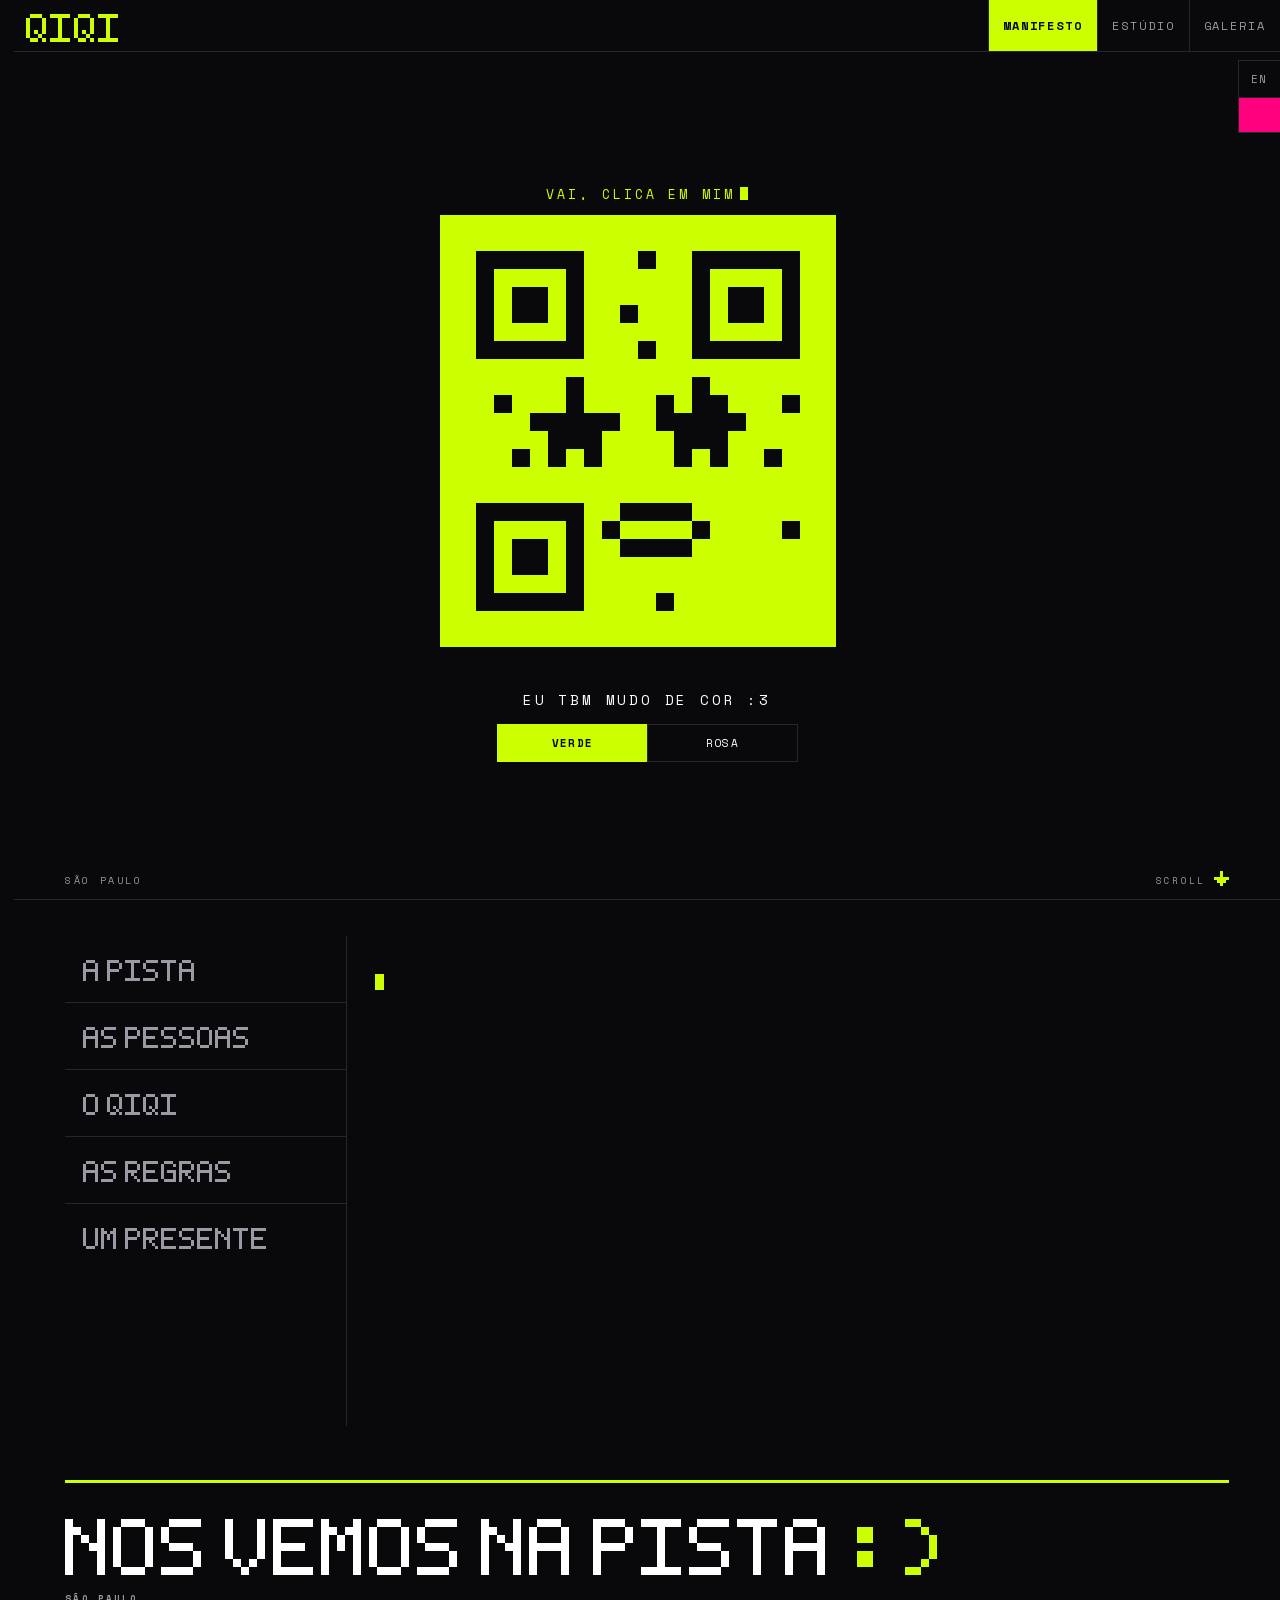
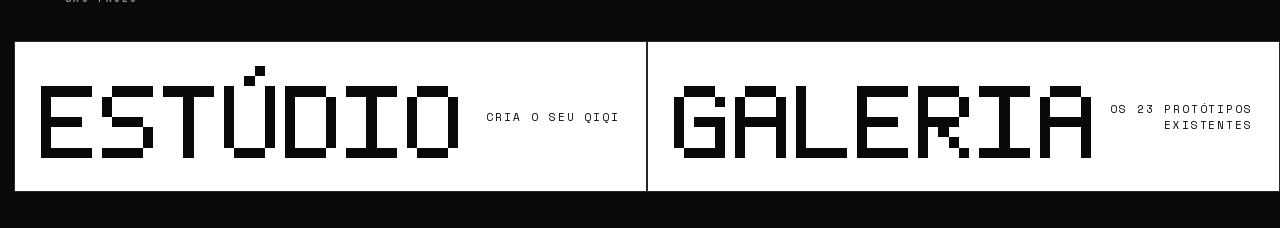
==== commit 082c3c04: "heat-register rulings + phone fixes + responsiveness pass (mirror of 2f9cc9b, c5886a8, c80f19c) - th" ====
--- a/index.html
+++ b/index.html
@@ -1104,52 +1104,17 @@
     avoidCompanionOverlap();
   }
   function avoidCompanionOverlap() {
+    /* GP's ruling (2026-08-28): on phones he does not roam the edges scanning
+       for clean spots or sidle up to the open row — he keeps his own small
+       zone at the bottom left and wanders only inside it. */
     if (!inCorner || !isSmall()) return;
     var slot = document.getElementById("companionSlot");
-    var size = slot.getBoundingClientRect().width || 64;
-    var bar = parseFloat(getComputedStyle(document.documentElement).getPropertyValue("--bar")) || 52;
     var rail = parseFloat(getComputedStyle(document.documentElement).getPropertyValue("--rail")) || 14;
-    var candidates = [], y;
-    for (y = bar + 8; y <= innerHeight - size - 8; y += 12) {
-      candidates.push({ name: "smart-left", left: rail + 8, top: y });
-      candidates.push({ name: "smart-right", left: innerWidth - size - 8, top: y });
-    }
-    /* Score actual words and pixel lettering, not an entire card. Empty parts
-       of a card are valid places to stand; text and controls are not. */
-    var readable = [];
-    [].forEach.call(document.querySelectorAll(".blocks p, .panel__head, .stance, .stances__bay, .stamp__city, .doorband span"), function (el) {
-      var walker = document.createTreeWalker(el, NodeFilter.SHOW_TEXT);
-      var node;
-      while ((node = walker.nextNode())) {
-        if (!node.nodeValue.trim()) continue;
-        var range = document.createRange();
-        range.selectNodeContents(node);
-        [].forEach.call(range.getClientRects(), function (r) {
-          if (r.width > 0 && r.height > 0 && r.bottom > bar && r.top < innerHeight) readable.push(r);
-        });
-      }
-    });
-    [].forEach.call(document.querySelectorAll(".blocks canvas"), function (canvas) {
-      var r = canvas.getBoundingClientRect();
-      if (r.width > 0 && r.height > 0 && r.bottom > bar && r.top < innerHeight) readable.push(r);
-    });
-    [].forEach.call(document.querySelectorAll(".switches button"), function (control) {
-      var r = control.getBoundingClientRect();
-      if (r.width > 0 && r.height > 0) readable.push(r);
-    });
-    function overlap(candidate) {
-      return readable.reduce(function (score, r) {
-        var w = Math.max(0, Math.min(candidate.left + size, r.right) - Math.max(candidate.left, r.left));
-        var h = Math.max(0, Math.min(candidate.top + size, r.bottom) - Math.max(candidate.top, r.top));
-        return score + w * h;
-      }, 0);
-    }
-    candidates.sort(function (a, b) { return overlap(a) - overlap(b); });
-    slot.setAttribute("data-corner", candidates[0].name);
-    slot.style.left = candidates[0].left + "px";
-    slot.style.top = candidates[0].top + "px";
+    slot.setAttribute("data-corner", "bottom-left");
+    slot.style.left = (rail + 8) + "px";
+    slot.style.bottom = "12px";
+    slot.style.top = "auto";
     slot.style.right = "auto";
-    slot.style.bottom = "auto";
   }
   function checkCorner() {
     var arrival = document.getElementById("topo");
@@ -1177,6 +1142,12 @@
     var px = Math.floor((p * window.innerHeight) / cell) * cell;
     fill.style.height = px + "px";
     var fire = p > 0.92;
+    /* H1 (GP-ruled 2026-08-28): the climb plays the four canonical stages —
+       cold gray, warm brand, hot pink, then the fire the top already had.
+       inline color cleared at fire so the .is-fire rule (the one glow) wins. */
+    var cells = Math.round(px / cell);
+    fill.style.backgroundColor = fire ? "" :
+      (cells <= 3 ? "var(--qevr-muted-dark)" : cells <= 8 ? "var(--brand)" : "var(--qevr-pink)");
     if (fire && !wasFire) {
       if (mascot) mascot.setFace(COPY ? COPY.gift.face : "Stars");
       if (!reduce && !fireFlipping) {
@@ -1361,6 +1332,8 @@
       if (performance.now() - holdStart > 450) { e.preventDefault(); e.stopPropagation(); return; }
       pokeLadder();
     });
+    /* two fast pokes are two pokes, never a zoom (iOS Chrome belt-and-braces) */
+    btn.addEventListener("dblclick", function (e) { e.preventDefault(); });
   }
 
   /* ---------- A15: the gift tag: the URL carries the dedication ---------- */
--- a/assets/site.css
+++ b/assets/site.css
@@ -275,6 +275,26 @@
 .mascot { background: transparent; border: 0; padding: 0; cursor: pointer; display: block; will-change: transform; }
 .mascot canvas { display: block; image-rendering: pixelated; }
 .mascot:focus-visible { outline: 2px solid var(--brand); outline-offset: 4px; }
+/* phones: a tap is a tap — no double-tap zoom anywhere, no blue tap-highlight,
+   and a long hold on him charges the room instead of selecting/callout-ing him.
+   manipulation on the roots kills double-tap-zoom in every mobile browser
+   (iOS Chrome ignored the per-element rule) while pinch zoom stays free. */
+html, body { touch-action: manipulation; }
+button, a, .mascot canvas { touch-action: manipulation; -webkit-tap-highlight-color: transparent; }
+.mascot, .mascot canvas {
+  -webkit-touch-callout: none;
+  -webkit-user-select: none; user-select: none;
+}
+
+/* H3 (GP-ruled 2026-08-28): touch is the hover twin. finger-down floods the
+   control the way pointer-over does; every existing glitch/flinch stays. */
+.ctl:active { background: var(--qevr-light); color: var(--qevr-ink); border-color: var(--qevr-light); }
+.ctl--swatch:active i { background: var(--qevr-ink); }
+.switches button:active { background: var(--qevr-light); color: var(--qevr-ink); }
+.switches .switch--color:active { background: var(--qevr-light); }
+.poster__close:active { background: var(--qevr-light); color: var(--qevr-ink); border-color: var(--qevr-light); }
+.bar__nav a:not([aria-current="page"]):active { color: var(--qevr-ink); background: var(--qevr-light); }
+.panel__head:active { background: var(--qevr-surface); }
 
 @media (max-width: 1100px) {
   .stances__grid { grid-template-columns: repeat(2, minmax(0, 1fr)); }
@@ -286,8 +306,11 @@
      on him or on the read, never between. inside the read (an area taller
      than the screen) scrolling stays free — snap only guards the two doors.
      (body carries overflow-x: hidden, so it is the propagated scroller:
-     the snap-type must sit on BOTH roots or chromium ignores it) */
-  html, body { scroll-snap-type: y mandatory; }
+     the snap-type must sit on BOTH roots or chromium ignores it)
+     PROXIMITY, not mandatory: mandatory yanked mid-read scrolls to the
+     nearest edge — the snap should settle a swipe near a boundary and
+     otherwise respect the finger (GP, 2026-08-28) */
+  html, body { scroll-snap-type: y proximity; }
   .arrival { scroll-snap-align: start; }
   .blocks { scroll-snap-align: start; }
   /* the page's end is a legal resting point: the doors anchor the bottom */
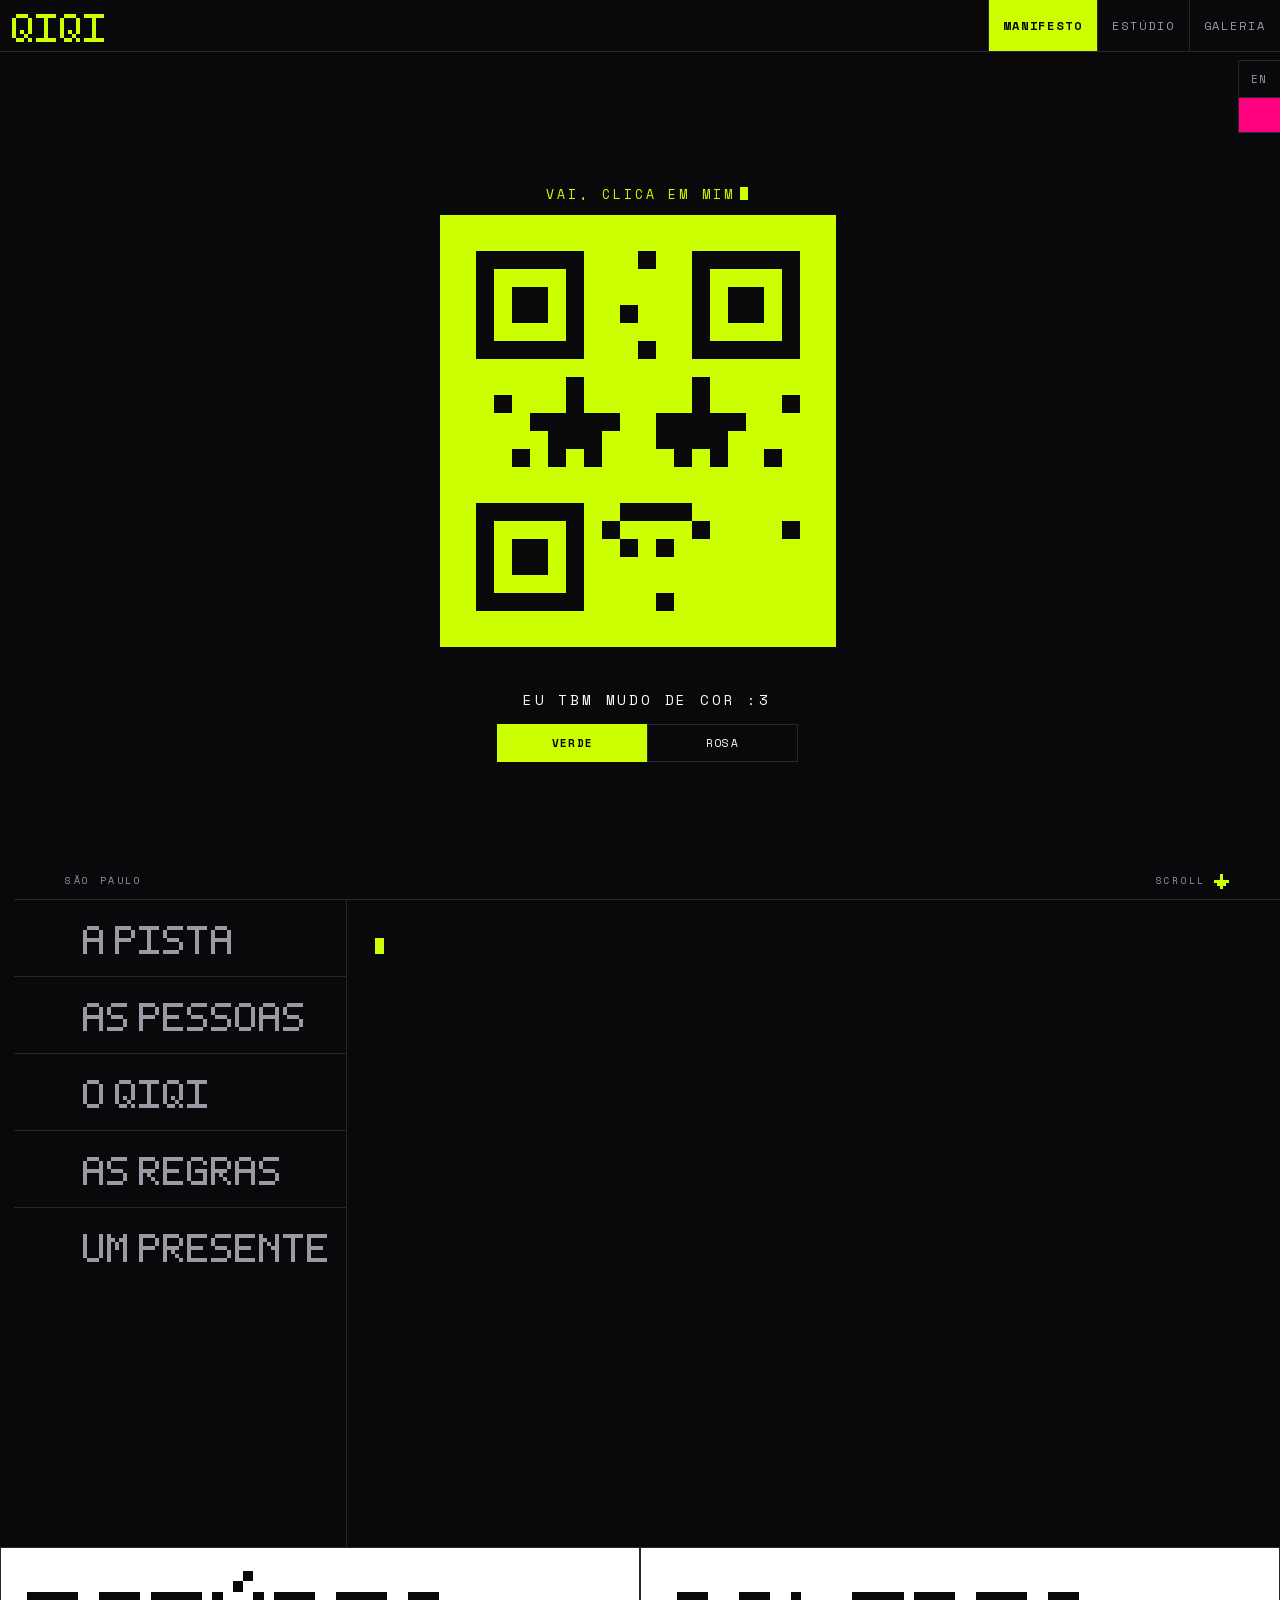
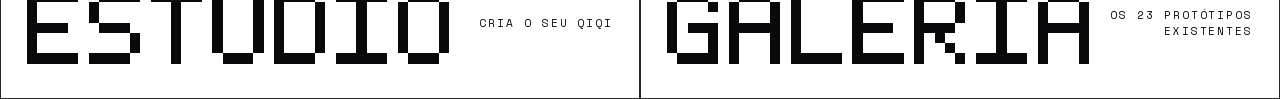
==== commit 70fa1a68: "phone accordion + two-page read + sala i18n + stamp flow + polish (mirror through monorepo 6d40171) " ====
--- a/index.html
+++ b/index.html
@@ -165,7 +165,7 @@
       [ "AMIGOS", "PESSOAS QUE VC CONHECEU NO ROLÊ, E QUE AGORA SÃO PARTE DA SUA VIDA." ],
       [ "DESCONHECIDOS", "AQUELA PESSOA QUE FOI SEU MELHOR AMIGO POR 20 MIN NA FILA DO BANHEIRO. E QUE VC NUNCA MAIS VIU." ],
       [ "CRUSHES", "VC SABE QUEM SÃO." ],
-      [ "O AMOR DA SUA VIDA", "AQUELA PESSOA QUE VC ENCONTROU 7 DA MANHÃ, NUMA FÁBRICA ABANDONADA." ]
+      [ "O AMOR DA SUA VIDA", "AQUELA PESSOA QUE VC ENCONTROU 7 DA MANHÃ, NUMA FÁBRICA ABANDONADA.", "fire" ]
     ],
     "close": [
       "FESTAS, SOLIDÃO, PESSOAS. TODAS PARTE DE UM MOMENTO.",
@@ -561,6 +561,96 @@
         setTimeout(function () { mascot.squash = 1; mascot.applyTransform(); }, 110);
       }
     }
+    placeBayAndStamp();
+    setPhoneAccordionTail(id);
+    /* GP 2026-08-28: opening a section shows THAT section — the tapped head
+       lands right under the bar, one hard cut (his third sanctioned scroll).
+       A GIFT is the exception: the four above collapse and stay visible, so
+       the scroll lands on the read's top instead (GP sketch). */
+    if (id && isSmall()) {
+      var barEl = document.querySelector(".bar");
+      if (id === "presente") {
+        var blocksTop = document.querySelector(".blocks").getBoundingClientRect().top + window.scrollY;
+        window.scrollTo(0, Math.max(0, Math.round(blocksTop - (barEl ? barEl.offsetHeight : 52))));
+      } else {
+        var headTap = document.getElementById(id);
+        if (headTap && barEl) {
+          window.scrollTo(0, Math.max(0, headTap.getBoundingClientRect().top + window.scrollY - barEl.offsetHeight - 2));
+        }
+      }
+    }
+  }
+  function setPhoneAccordionTail(id) {
+    var blocksEl = document.querySelector(".blocks");
+    if (!blocksEl) return;
+    blocksEl.style.removeProperty("min-height");
+    blocksEl.classList.toggle("is-open", !!id && isSmall());
+    blocksEl.classList.toggle("is-gift-open", id === "presente" && isSmall());
+    if (!id || !isSmall()) return;
+    /* A GIFT deliberately lands at the read's top so the four rows above it
+       stay visible. It does not need the artificial tail used to pin the
+       other headings under the bar. */
+    if (id === "presente") return;
+    var head = document.getElementById(id);
+    var bar = document.querySelector(".bar");
+    if (!head || !bar) return;
+    var headTop = head.getBoundingClientRect().top + window.scrollY;
+    var targetY = Math.max(0, Math.round(headTop - bar.offsetHeight - 2));
+    var maxY = Math.max(0, document.documentElement.scrollHeight - window.innerHeight);
+    var missing = targetY - maxY;
+    if (missing > 0) blocksEl.style.minHeight = Math.ceil(blocksEl.getBoundingClientRect().height + missing) + "px";
+  }
+  /* GP's accordion (2026-08-28): on phones the bay opens right under the
+     tapped head — the heads below get pushed down — and the stamp rides
+     inside the open section instead of standing at the read's floor.
+     Desktop keeps the ruled rail + bay + standing band untouched. */
+  var stampEverOpened = false;
+  function placeBayAndStamp() {
+    var bayEl = document.getElementById("bay");
+    var rail = document.getElementById("panelRail");
+    var panel = document.getElementById("panel");
+    var band = document.querySelector(".stampband");
+    if (!bayEl || !rail || !panel || !band) return;
+    if (!band._home) band._home = band.parentElement;
+    var phone = isSmall();
+    /* GP's stamp flow (2026-08-28, final): before any click the stamp does
+       not exist. PHONE: it rides inside the open section, hugging its last
+       line, and hides again when everything closes. DESKTOP: the first click
+       reveals it PINNED at the bottom, right above ESTÚDIO/GALERIA, and it
+       stays there — never moved, never re-rendered — whatever gets clicked
+       next. */
+    if (activeSection) stampEverOpened = true;
+    function parkBandHome() {
+      if (band.parentElement === band._home) return;
+      var doorsEl = document.getElementById("doors");
+      if (doorsEl && doorsEl.parentElement === band._home) band._home.insertBefore(band, doorsEl);
+      else band._home.appendChild(band);
+    }
+    document.querySelector(".blocks").classList.toggle("is-open", !!activeSection);
+    if (phone) {
+      if (activeSection) {
+        var head = document.getElementById(activeSection);
+        if (head && bayEl.previousElementSibling !== head) rail.insertBefore(bayEl, head.nextSibling);
+        if (band.parentElement !== bayEl) bayEl.appendChild(band);
+        band.hidden = false;
+        bayEl.hidden = false;
+      } else {
+        if (bayEl.parentElement !== panel) panel.appendChild(bayEl);
+        parkBandHome();
+        band.hidden = true;
+        /* closed on a phone the empty bay (and its cursor) takes no room */
+        bayEl.hidden = true;
+      }
+    } else {
+      /* desktop: the stamp lives at the BAY's floor (inside the section
+         column, above the doors) — same node forever once revealed */
+      if (bayEl.parentElement !== panel) panel.appendChild(bayEl);
+      bayEl.hidden = false;
+      if (band.parentElement !== bayEl) bayEl.appendChild(band);
+      band.hidden = !stampEverOpened;
+    }
+    /* re-fit the stamp to its new room — only once it has assembled */
+    if (stampShown) paintStamp();
   }
   /* the bay NEVER resizes: reserve the tallest section once per width */
   function measureBay() {
@@ -570,6 +660,15 @@
     var prev = activeSection;
     els.bay.style.minHeight = "";
     els.bay.style.visibility = "hidden";
+    /* the desktop stamp is pinned to the bay's floor, so the reserve must
+       include it — measured visible; placeBayAndStamp() (always called right
+       after) restores the proper hidden state */
+    var bandM = document.querySelector(".stampband");
+    if (bandM) {
+      if (!bandM._home) bandM._home = bandM.parentElement;
+      els.bay.appendChild(bandM);
+      bandM.hidden = false;
+    }
     var max = 0;
     ["manifesto", "pessoas", "stances", "presente"].forEach(function (id) {
       renderSection(id, { instant: true });
@@ -685,6 +784,8 @@
     COPY.people.items.forEach(function (pair) {
       var p = document.createElement("p"); p.className = "bay__stanza";
       var b = document.createElement("b"); b.textContent = pair[0];
+      /* deck-carried emphasis: "fire" paints the name in the fire pink (GP, 2026-08-28) */
+      if (pair[2] === "fire") b.style.color = "var(--qevr-fire)";
       p.appendChild(b);
       p.appendChild(document.createTextNode(" · " + pair[1]));
       stanzas.appendChild(p);
@@ -1068,7 +1169,14 @@
   }
   function cellFor() {
     if (jumpedBlock) return largeMonitorScale(4, 9);
-    return inCorner ? (isSmall() ? 2 : 3) : arrivalCellFor();
+    /* phone corner: ~15% bigger per GP (2026-08-28), snapped so every cell
+       lands on whole DEVICE pixels — a fractional backing cell drew faint
+       seams through his body (GP's screenshot) */
+    if (inCorner && isSmall()) {
+      var d = Math.min(window.devicePixelRatio || 1, 3);
+      return Math.max(2, Math.round(2.3 * d) / d);
+    }
+    return inCorner ? 3 : arrivalCellFor();
   }
   function boundsFor() {
     if (jumpedBlock) return { x: largeMonitorScale(4, 9), y: largeMonitorScale(4, 8) };
@@ -1077,7 +1185,8 @@
   }
   function syncJump() {
     var target = null;
-    if (inCorner && isDesktop() && activeSection) target = activeSection;
+    /* GP 2026-08-28: no more jumping into the bay — on every width he keeps
+       the bottom-right corner and just pulls the section's face there. */
     if (target !== jumpedBlock) {
       jumpedBlock = target;
       placeMascot();
@@ -1104,17 +1213,16 @@
     avoidCompanionOverlap();
   }
   function avoidCompanionOverlap() {
-    /* GP's ruling (2026-08-28): on phones he does not roam the edges scanning
-       for clean spots or sidle up to the open row — he keeps his own small
-       zone at the bottom left and wanders only inside it. */
+    /* GP's ruling (2026-08-28, amended same day): on phones he does not roam
+       the edges or sidle up to the open row — he keeps his own small zone at
+       the BOTTOM RIGHT and wanders only inside it. */
     if (!inCorner || !isSmall()) return;
     var slot = document.getElementById("companionSlot");
-    var rail = parseFloat(getComputedStyle(document.documentElement).getPropertyValue("--rail")) || 14;
-    slot.setAttribute("data-corner", "bottom-left");
-    slot.style.left = (rail + 8) + "px";
+    slot.setAttribute("data-corner", "bottom-right");
+    slot.style.right = "10px";
     slot.style.bottom = "12px";
     slot.style.top = "auto";
-    slot.style.right = "auto";
+    slot.style.left = "auto";
   }
   function checkCorner() {
     var arrival = document.getElementById("topo");
@@ -1453,6 +1561,7 @@
     drawAllCells();
     unifyToggleHeadings();
     measureBay();
+    placeBayAndStamp();
     startBayCursor();
     wireCascade();
     wireToggles();
@@ -1533,7 +1642,7 @@
 
     if (document.fonts && document.fonts.ready) {
       document.fonts.ready.then(function () {
-        drawAllCells(); unifyToggleHeadings(); measureBay(); paintStamp(); placeMascot();
+        drawAllCells(); unifyToggleHeadings(); measureBay(); placeBayAndStamp(); paintStamp(); placeMascot();
       });
     }
   }).catch(function (err) { console.error("[qiqi] boot failed", err); });
@@ -1545,9 +1654,27 @@
     rt = setTimeout(function () {
       [].forEach.call(document.querySelectorAll(".panel__head canvas"), function (c) { c.removeAttribute("data-force-cell"); });
       closeBay();
-      drawAllCells(); unifyToggleHeadings(); measureBay(); paintStamp(); onScroll(); placeMascot(); syncJump();
+      drawAllCells(); unifyToggleHeadings(); measureBay(); placeBayAndStamp(); paintStamp(); onScroll(); placeMascot(); syncJump();
     }, 150);
   });
+
+  /* GP 2026-08-28: two pages on phones. A stop inside the boundary zone
+     between him and the read lands fully on one of them — hard cut, per
+     the motion law. Inside the read the finger rules; the pager never
+     fires there. */
+  var pagerT = 0;
+  window.addEventListener("scroll", function () {
+    if (!isSmall() || document.body.classList.contains("is-booting")) return;
+    clearTimeout(pagerT);
+    pagerT = setTimeout(function () {
+      var blocksEl = document.querySelector(".blocks");
+      var barEl = document.querySelector(".bar");
+      if (!blocksEl || !barEl) return;
+      var readTop = Math.max(0, Math.round(blocksEl.getBoundingClientRect().top + window.scrollY - barEl.offsetHeight));
+      var y = window.scrollY;
+      if (y > 1 && y < readTop - 1) window.scrollTo(0, y < readTop / 2 ? 0 : readTop);
+    }, 150);
+  }, { passive: true });
 })();
 </script>
 <script type="module" src="assets/qa.mjs"></script>
--- a/assets/site.css
+++ b/assets/site.css
@@ -64,7 +64,12 @@
 * { margin: 0; padding: 0; box-sizing: border-box; border-radius: 0 !important; }
 
 /* the motion law is stepped and hard: anchor moves are cuts, never glides */
-html { background: var(--ground); scroll-behavior: auto; scroll-padding-top: var(--bar); }
+html {
+  background: var(--ground); scroll-behavior: auto; scroll-padding-top: var(--bar);
+  scrollbar-width: none;
+}
+html::-webkit-scrollbar,
+body::-webkit-scrollbar { display: none; width: 0; height: 0; }
 
 body {
   margin-left: var(--rail);
@@ -83,7 +88,7 @@
 /* ---------- bar ---------- */
 
 .bar {
-  position: fixed; left: var(--rail); right: 0; top: 0; height: var(--bar); z-index: 60;
+  position: fixed; left: 0; right: 0; top: 0; height: var(--bar); z-index: 60;
   padding: env(safe-area-inset-top, 0px) 0 0 12px;
   background: var(--ground);
   border-bottom: var(--rule) solid var(--qevr-hair);
@@ -130,7 +135,7 @@
 
 /* ---------- thermometer ---------- */
 
-.thermo { position: fixed; left: 0; top: 0; bottom: 0; width: var(--rail); z-index: 55; background: var(--qevr-ink); }
+.thermo { position: fixed; left: 0; top: 0; bottom: 0; width: var(--rail); z-index: 55; background: transparent; }
 .thermo__fill {
   position: absolute; left: 0; right: 0; top: 0; height: 0;
   background-color: var(--brand);
@@ -196,8 +201,10 @@
 
 .blocks {
   max-width: var(--wrap); margin-inline: auto;
-  /* top padding clears the floating control clusters (24px) */
-  padding: clamp(30px, 4vh, 44px) var(--gut) clamp(28px, 4vh, 48px);
+  /* phone top padding clears the floating controls; desktop joins the top
+     grid rule in its breakpoint below. no bottom padding: the doors are the
+     page's floor and sit flush (GP, 2026-08-28) */
+  padding: clamp(30px, 4vh, 44px) var(--gut) 0;
 }
 #panel { display: grid; grid-template-columns: clamp(210px, 22vw, 320px) minmax(0, 1fr); align-items: stretch; }
 .panel__rail { display: flex; flex-direction: column; border-right: var(--rule) solid var(--qevr-hair); }
@@ -210,7 +217,21 @@
 .panel__head:hover { background: var(--qevr-surface); }
 .panel__head:focus-visible { outline: 2px solid var(--brand); outline-offset: -4px; }
 .panel__head canvas { display: block; image-rendering: pixelated; max-width: 100%; }
-.panel__bay { position: relative; padding: clamp(16px, 2.2vw, 28px); min-width: 0; }
+.panel__bay { position: relative; padding: clamp(16px, 2.2vw, 28px); min-width: 0; display: flex; flex-direction: column; }
+.panel__bay[hidden] { display: none; }
+.panel__bay > * { flex: none; }
+@media (min-width: 721px) {
+  /* The desktop grid starts on the read's top rule. Heading surfaces use
+     the whole left cell while their canvases stay on the shared text line. */
+  .blocks { padding-top: 0; }
+  .panel__head {
+    margin-left: calc(0px - var(--gut));
+    padding-left: calc(var(--gut) + clamp(12px, 1.4vw, 20px));
+  }
+}
+/* desktop: the stamp is pinned to the BAY's floor — inside the section
+   column, right above the doors (GP sketch, 2026-08-28) */
+@media (min-width: 721px) { .panel__bay .stampband { margin-top: auto; } }
 .panel__bay-sub { color: var(--qevr-muted); font-size: clamp(10px, .95vw, 11.5px); letter-spacing: .18em; margin-bottom: 14px; }
 .panel__bay-sub:empty { display: none; }
 .panel__bay-copy { min-width: 0; }
@@ -302,25 +323,36 @@
 }
 
 @media (max-width: 720px) {
-  /* the landing is two pages, not a scroll with half-states: a swipe settles
-     on him or on the read, never between. inside the read (an area taller
-     than the screen) scrolling stays free — snap only guards the two doors.
-     (body carries overflow-x: hidden, so it is the propagated scroller:
-     the snap-type must sit on BOTH roots or chromium ignores it)
-     PROXIMITY, not mandatory: mandatory yanked mid-read scrolls to the
-     nearest edge — the snap should settle a swipe near a boundary and
-     otherwise respect the finger (GP, 2026-08-28) */
-  html, body { scroll-snap-type: y proximity; }
-  .arrival { scroll-snap-align: start; }
-  .blocks { scroll-snap-align: start; }
-  /* the page's end is a legal resting point: the doors anchor the bottom */
-  .doors { scroll-snap-align: end; }
+  /* GP 2026-08-28: the landing and the read are TWO PAGES — you see him or
+     the read, never a half of each. CSS snap is gone (mandatory fought the
+     finger mid-read, proximity allowed split views); a JS pager resolves any
+     stop inside the boundary zone to a full page with a hard cut, and inside
+     the read the finger rules completely. Closed, the five heads STRETCH to
+     fill the page (no void, doors at the floor); open, they fall back to
+     natural height because the accordion's content fills the room. */
+  .blocks { display: flex; flex-direction: column; min-height: calc(100svh - var(--bar)); }
+  .blocks #panel {
+    display: flex; flex-direction: column; flex: 1 1 auto;
+    /* The row itself is the active surface. Let it reach both phone edges;
+       the extra head/bay padding below keeps every canvas and copy block on
+       the existing reading gutter. */
+    width: calc(100% + var(--gut) + var(--gut));
+    margin-inline: calc(0px - var(--gut));
+  }
+  .blocks .panel__rail { flex: 1 1 auto; }
+  .blocks .panel__head { flex: 1 1 auto; display: flex; align-items: center; }
+  .blocks.is-open .panel__head { flex: none; }
+  /* .blocks beats the base .doors rule that sits later in the file: the
+     doors sit flush under the last row — no band of ground between */
+  .blocks .doors { margin-top: 0; }
 
   .stances__grid, #neversList { grid-template-columns: minmax(0, 1fr); }
   /* GP's ruling: on the read he takes the bottom-right corner, same as the
      app. small zone, small cell, and only he himself takes the tap */
-  .companion { width: 64px; height: 64px; right: 10px; bottom: 12px; }
+  /* GP 2026-08-28: bottom-right, 15% bigger */
+  .companion { width: 74px; height: 74px; right: 10px; bottom: 12px; }
   .bar { padding-inline: 0; }
+  .switches { background: transparent; }
   .bar__in { gap: 0; max-width: none; }
   .bar__mark { flex: 0 0 64px; width: 64px; overflow: hidden; display: flex; align-items: center; justify-content: center; }
   .bar__nav { flex: 1 1 auto; min-width: 0; display: grid; grid-template-columns: repeat(3, minmax(0, 1fr)); }
@@ -340,12 +372,29 @@
   .stamp { font-size: 15px; max-width: none; }
   #panel { grid-template-columns: minmax(0, 1fr); }
   .panel__rail { border-right: 0; border-bottom: var(--rule) solid var(--qevr-hair); }
-  .panel__head { padding: 10px 14px; }
-  .panel__bay { padding: 14px; min-height: 0 !important; }
-  /* the read fills exactly one page: stamp and doors sit at its floor,
-     never a void in the middle (GP, 2026-08-27) */
-  .blocks { min-height: calc(100svh - var(--bar)); display: flex; flex-direction: column; }
-  .blocks .stampband { margin-top: auto; }
+  .panel__head { padding: 10px calc(var(--gut) + 14px); }
+  .panel__bay { padding: 14px calc(var(--gut) + 14px); min-height: 0 !important; }
+  /* GP's accordion (2026-08-28): the bay opens right under the tapped head
+     and the heads below get pushed down. The stamp rides INSIDE the open
+     section. (Page sizing lives with the two-page rules above.) */
+  .panel__rail > .panel__bay { border-bottom: var(--rule) solid var(--qevr-hair); flex: none; }
+  /* open on a phone: rows go compact and the BAY absorbs the leftover, so
+     the content area runs down to the doors — never a floating void */
+  .blocks.is-open .panel__head { flex: 0 0 auto; }
+  .blocks.is-open .panel__rail > .panel__bay { flex: 1 1 auto; }
+  /* A GIFT already has enough copy to make its own page. Do not stretch its
+     bay (or either flex ancestor) to the viewport floor: that creates a
+     blank tail after the stamp and strands the doors hundreds of pixels
+     below it. Other sections retain their head-pinning tail. */
+  .blocks.is-gift-open #panel,
+  .blocks.is-gift-open .panel__rail,
+  .blocks.is-gift-open .panel__rail > .panel__bay { flex: 0 0 auto; }
+  /* Gift copy can finish just shy of the phone floor. Keep the doors joined
+     to the stamp and let their white band absorb that remainder. */
+  .blocks.is-gift-open .doors { flex: 1 0 auto; }
+  /* on phones the bay cursor's row is stray space — the stamp is the
+     section's terminal beat; the cursor stays a desktop creature */
+  #bayCursor { display: none; }
 }
 
 @media (prefers-reduced-motion: reduce) {
@@ -423,8 +472,9 @@
 
 /* ---------- the doors out: two bands at heading scale ---------- */
 .doors {
-  width: calc(100vw - var(--rail)); margin-top: clamp(24px, 4vh, 44px);
-  margin-left: calc(50% - 50vw + 7px);
+  width: 100vw; margin-top: 0;
+  margin-left: calc(50% - 50vw - 7px);
+  position: relative; z-index: 56;
   border-top: var(--rule) solid var(--qevr-hair);
   display: grid; grid-template-columns: repeat(2, minmax(0, 1fr));
 }
@@ -441,6 +491,8 @@
 
 /* ---------- the stamp drawn in his cells: a standing band below the panel ---------- */
 .stampband { padding: clamp(18px, 3vh, 34px) 0 0; }
+/* inside the bay (every width now) the stamp hugs the section's last line */
+.panel__bay .stampband { padding: 6px 0 4px; }
 .stamp { border-top: 0; padding-top: 0; max-width: none; }
 .stamp__band { border-top: 3px solid var(--brand); padding-top: clamp(14px, 2.2vh, 24px); }
 .stamp canvas { display: block; image-rendering: pixelated; max-width: 100%; }
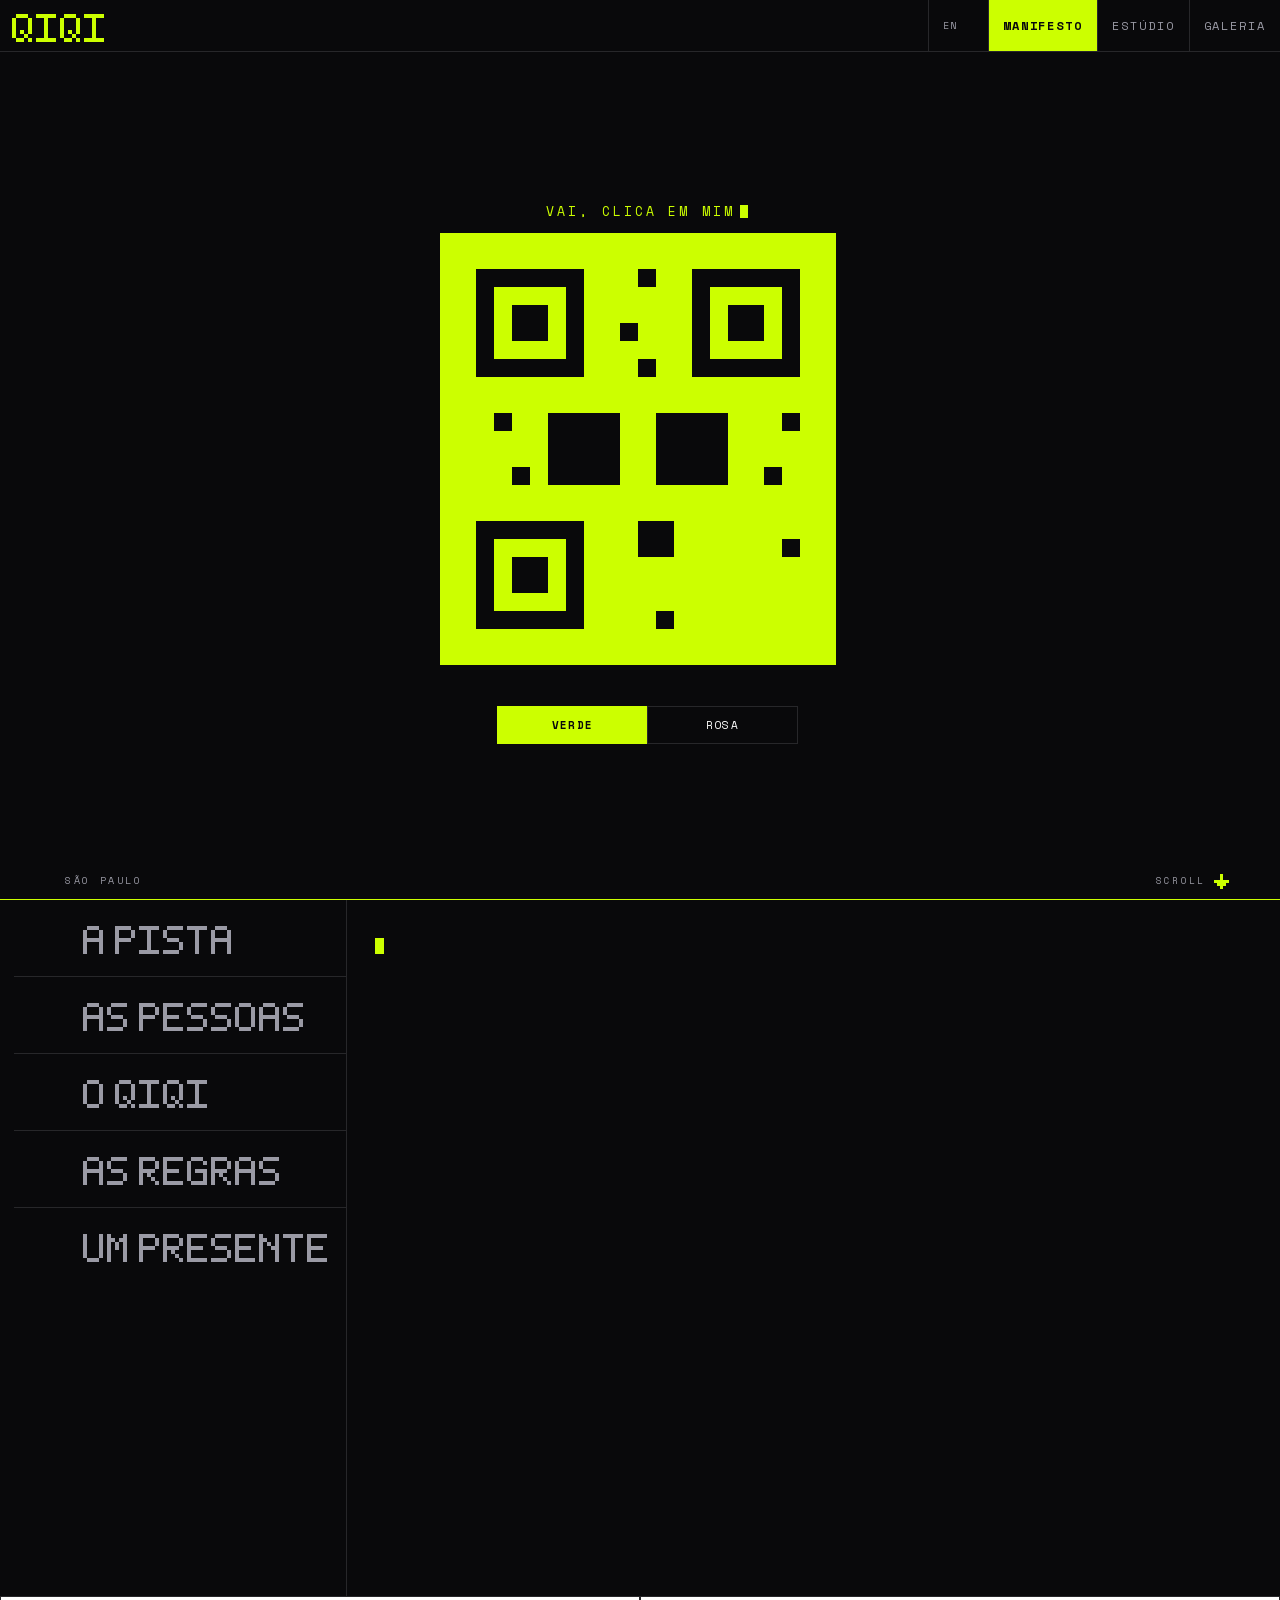
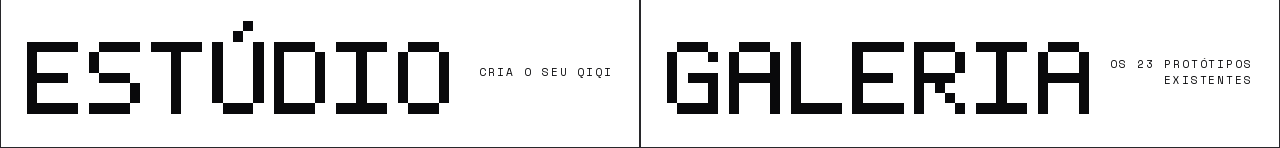
==== commit 0561c621: "one-screen manifesto read, phone + desktop; doors fixed to the floor; fire rail; header dock everywh" ====
--- a/index.html
+++ b/index.html
@@ -8,6 +8,11 @@
 <head>
 <meta charset="utf-8">
 <meta name="viewport" content="width=device-width, initial-scale=1, viewport-fit=cover">
+<script>
+/* Shipped 2026-09-02 on GP's word: the one-screen read IS the site. The
+   is-next class is always on; ?next=1 is accepted and changes nothing. */
+document.documentElement.classList.add("is-next");
+</script>
 <title>QIQI</title>
 <meta name="description" content="O QIQI NASCEU DAS PISTAS E PERTENCE ÀS PISTAS.">
 <meta name="theme-color" content="#09090B">
@@ -29,6 +34,357 @@
 <link rel="apple-touch-icon" href="assets/apple-touch-icon.png">
 <link rel="manifest" href="site.webmanifest">
 <link rel="stylesheet" href="assets/site.css">
+<style>
+/* The page consumes the shared ladder without changing the legacy fallbacks.
+   Companion and boot reservation are deliberately live with either flag. */
+.thermo { z-index: var(--z-rail, 55); }
+.bar { z-index: var(--z-header, 60); }
+.doors { z-index: var(--z-doors, 56); }
+.poster { z-index: var(--z-poster, 90); }
+.companion { z-index: var(--z-companion, 57); }
+
+/* One zero-layout rule marks the exact page boundary at every width. */
+html.is-next .arrival::after {
+  content: "";
+  position: absolute;
+  left: calc(50% - var(--rail) / 2);
+  bottom: -1px;
+  width: 100vw;
+  border-bottom: var(--rule) solid var(--brand);
+  transform: translateX(-50%);
+  pointer-events: none;
+}
+html.is-next body:not(.is-read-active) .blocks { visibility: hidden; }
+html.is-next body.is-read-active .arrival { visibility: hidden; }
+/* While the hard pager decides which page owns the viewport, keep the
+   outgoing arrival pinned as a complete screen. The hidden read can never
+   expose a black third frame, and the thermometer may still count all twelve
+   physical transition steps. */
+html.is-next body:not(.is-read-active) .arrival {
+  position: sticky;
+  top: var(--bar);
+  z-index: var(--z-content);
+  background: var(--ground);
+}
+html.is-next .blocks { min-height: calc(100svh - var(--bar)); }
+html.is-next .arrival__question { display: none; }
+html.is-next .arrival__signal[data-signal-takeover] .arrival__hint { visibility: hidden; }
+html.is-next .arrival__signal .mascot__tag {
+  position: static;
+  inset: auto;
+  transform: none;
+  grid-area: 1 / 1;
+}
+
+html.is-next .switches { display: none; }
+html.is-next .bar__dock {
+  display: flex;
+  align-items: stretch;
+  margin-left: auto;
+  min-width: 0;
+}
+html.is-next .bar__dock #langToggle {
+  min-width: 44px;
+  padding: 0 10px;
+  border: 0;
+  border-left: var(--rule) solid var(--qevr-hair);
+  background: var(--ground);
+  color: var(--qevr-muted);
+  font: inherit;
+  font-size: 10px;
+  letter-spacing: .14em;
+  text-transform: uppercase;
+  cursor: pointer;
+}
+html.is-next .bar__dock #langToggle:hover,
+html.is-next .bar__dock #langToggle:focus-visible {
+  color: var(--qevr-ink);
+  background: var(--qevr-light);
+  outline: 0;
+}
+html.is-next .bar__dock #colorToggle {
+  display: block;
+  min-width: 58px;
+  height: 100%;
+  padding: 0;
+  border: 0;
+  border-left: var(--rule) solid var(--qevr-hair);
+  font: inherit;
+  cursor: pointer;
+}
+html.is-next .bar__dock #colorToggle.to-pink { background: var(--qevr-pink); }
+html.is-next .bar__dock #colorToggle.to-green { background: var(--qevr-body); }
+html.is-next .bar__dock #colorToggle:hover,
+html.is-next .bar__dock #colorToggle:focus-visible,
+html.is-next .bar__dock #colorToggle:active {
+  background: var(--qevr-light);
+  outline: 0;
+}
+html.is-next { --thermo-cell: calc(100dvh / 12); }
+
+/* Fable 2026-09-02: the desktop read is ONE screen, like LIVE — rail, bay,
+   stamp and doors all in view. The twelve thermometer cells count the
+   arrival-to-read travel; the read itself never scrolls. (The agents' 200svh
+   frame pushed the doors below the fold at every desktop stop.) */
+@media (min-width: 431px) {
+  html.is-next .blocks {
+    display: flex;
+    flex-direction: column;
+    min-height: calc(100svh - var(--bar));
+  }
+  html.is-next .blocks #panel { flex: 1 1 auto; }
+  html.is-next .blocks .doors { flex: 0 0 auto; margin-top: 0; }
+}
+
+@media (max-width: 430px) {
+  /* GP 2026-09-01 (fourth flag): QIQI fills the bar vertically. The
+     stacked unit hugs the rooms: the colour chip is the top half of the
+     bar and the language label the bottom half — two full blocks. */
+  html.is-next .bar__mark { flex: 0 0 auto; width: auto; padding-left: 10px; padding-right: 8px; }
+  html.is-next .bar__dock {
+    flex: 0 0 auto;
+    margin-left: auto;
+    flex-direction: column;
+    align-items: stretch;
+    gap: 0;
+    min-width: 44px;
+    height: 100%;
+  }
+  html.is-next .bar__nav { flex: 0 1 auto; }
+  html.is-next .bar__dock #langToggle {
+    order: 1;
+    flex: 1 1 50%;
+    min-width: 0;
+    min-height: 0;
+    padding: 0 8px;
+    border: 0;
+    background: transparent;
+    font-size: 9px;
+    letter-spacing: .1em;
+    display: flex;
+    align-items: center;
+    justify-content: center;
+  }
+  html.is-next .bar__dock #colorToggle {
+    order: 0;
+    flex: 1 1 50%;
+    display: block;
+    width: 100%;
+    min-width: 0;
+    min-height: 0;
+    height: auto;
+    border: 0;
+  }
+
+  /* The manifesto read is one physical screen. The arrival may hand off to
+     it, but nothing inside this frame is allowed to create a third page or
+     a nested scroll area. */
+  html.is-next body.is-read-active { overscroll-behavior-y: none; }
+  /* Once page two owns the phone viewport, its physical frame also owns the
+     viewport floor. Bottom-sticky keeps that frame visually locked while a
+     new dynamic viewport is propagating, even before resize JavaScript can update the
+     document's page-end scroll offset. The element stays in flow, so the
+     two-page document height and thermometer progression remain intact. */
+  html.is-next body.is-read-active .blocks {
+    position: sticky;
+    bottom: 0;
+    z-index: var(--z-content);
+  }
+  html.is-next .blocks {
+    height: calc(100svh - var(--bar));
+    min-height: calc(100svh - var(--bar));
+    max-height: calc(100svh - var(--bar));
+    padding-top: 0;
+    overflow: clip;
+    /* The floor doors extend across the 14px thermometer rail. Expand only
+       the paint clip so their higher ruled layer can actually cover it. */
+    overflow-clip-margin: var(--rail);
+  }
+  html.is-next .blocks #panel {
+    flex: 1 1 0;
+    min-height: 0;
+    overflow: clip;
+  }
+  html.is-next .blocks .panel__rail {
+    flex: 1 1 0;
+    min-height: 0;
+    overflow: clip;
+  }
+  /* GP 2026-08-31: CLOSED, the five heads stretch and split the whole room
+     between the header and the doors — the live law kept inside the fixed
+     frame. Their labels run big from the left with a small right gutter. */
+  html.is-next .blocks .panel__head {
+    flex: 1 1 0;
+    min-height: 44px;
+    padding: 4px 8px 4px calc(var(--rail) + 10px);
+  }
+  /* OPEN, the five rows KEEP stretching — they absorb every pixel the bay
+     does not need. The bay hugs its own section: JavaScript sets its height
+     once per section (content plus the tallest inner line) so expanding an
+     item never resizes the box. Type never rescales. */
+  html.is-next .blocks.is-open .panel__head {
+    flex: 1 1 0;
+    min-height: 44px;
+    padding: 4px 8px 4px calc(var(--rail) + 10px);
+  }
+  html.is-next .blocks.is-open .panel__rail > .panel__bay {
+    flex: 0 0 auto;
+    height: auto;
+    min-height: 0;
+    padding: 5px 10px 3px calc(var(--rail) + 10px);
+    overflow: clip;
+    overscroll-behavior: none;
+  }
+  /* GP 2026-09-01: the copy keeps the site's own phone rhythm — the base
+     13px/1.62 paragraphs rule here untouched. The permanent transition-fire
+     is a state, not an event: its wash never bleeds over the read. */
+  /* Fable 2026-09-02 (GP's flag: a black seam between the rail and a
+     hovered row): the rows and the bay run FULL BLEED from the screen's left
+     edge and the thermometer paints ABOVE them — the ruled ladder, done with
+     z-order instead of a transparent border. Header, doors and companion
+     stay above the rail. */
+  html.is-next:root { --z-rail: 25; }
+  html.is-next .blocks #panel {
+    width: 100vw;
+    margin-left: calc(0px - var(--rail) - var(--gut));
+    margin-right: 0;
+  }
+  /* Fable 2026-09-02: the list inside the bay is a MINI RAIL. At rest its
+     rows stretch and split the bay exactly the way the five sections split
+     the screen — there is never a void under the last item. Open one line
+     and the other rows give back only what that line needs, down to a
+     one-line floor. The bay's height is fixed per section (JavaScript sets
+     it once: the compressed rows plus the tallest possible line), so
+     nothing outside the bay ever moves. */
+  html.is-next .blocks .panel__bay { --row-min: 26px; }
+  html.is-next .blocks .panel__bay .panel__bay-copy.is-list,
+  html.is-next .blocks .panel__bay .panel__bay-copy.is-list > div {
+    display: flex;
+    flex-direction: column;
+    flex: 1 1 auto;
+    min-height: 0;
+  }
+  html.is-next .blocks .panel__bay .head-lines,
+  html.is-next .blocks .panel__bay #stancesGrid {
+    display: flex;
+    flex-direction: column;
+    flex: 1 1 auto;
+    min-height: 0;
+  }
+  html.is-next .blocks .panel__bay .panel__bay-copy .stance {
+    position: relative;
+    display: flex;
+    align-items: center;
+    width: 100%;
+    flex: 1 1 0;
+    min-height: var(--row-min);
+    padding: 0 8px 0 0;
+    letter-spacing: 0;
+  }
+  html.is-next .blocks .panel__bay .panel__bay-copy .stances__bay { flex: 0 0 auto; }
+  /* the measuring probe: JavaScript flips this on for one frame to read the
+     compressed floor of the list */
+  html.is-next .blocks .panel__bay .panel__bay-copy .is-probe-min .stance {
+    flex: 0 0 auto;
+    height: var(--row-min);
+    min-height: 0;
+    padding: 0;
+  }
+  /* the visual row keeps the reading rhythm; the touch target quietly
+     extends toward the 44px floor */
+  html.is-next .blocks .panel__bay .panel__bay-copy .stance::before {
+    content: "";
+    position: absolute;
+    inset: -5px 0;
+  }
+  /* the hit extension never reaches past the list itself */
+  html.is-next .blocks .panel__bay .panel__bay-copy .stance:first-child::before { top: 0; }
+  html.is-next .blocks .panel__bay .panel__bay-copy .stance:last-child::before { bottom: 0; }
+  html.is-next .blocks .panel__bay .panel__bay-copy .stance__head {
+    display: block;
+    font-size: 12.5px;
+    line-height: 1.45;
+    letter-spacing: .02em;
+  }
+  html.is-next .blocks .panel__bay .panel__bay-copy .stances__bay {
+    width: 100%;
+    padding: 2px 8px 8px 0;
+  }
+  html.is-next .blocks .panel__bay .stances__bay-copy p {
+    font-size: 12.5px;
+    line-height: 1.5;
+    letter-spacing: .02em;
+  }
+  html.is-next .blocks .panel__bay .stances__bay-copy p + p { margin-top: .5em; }
+  /* NOS VEMOS NA PISTA lives only inside UM PRESENTE, running long and
+     sitting low so it nearly touches the doors. */
+  html.is-next .blocks .panel__bay > .stampband {
+    flex: 0 0 auto;
+    margin-top: auto;
+    padding: 4px 0 2px;
+  }
+  html.is-next .blocks .panel__bay > .stampband .stamp { margin-top: 0; }
+  html.is-next .blocks .panel__bay > .stampband .stamp__band { padding-top: 2px; }
+  html.is-next .blocks .panel__bay > .stampband .stamp__city { margin-top: 2px; font-size: 7px; line-height: 1.2; }
+  html.is-next .blocks .doors { flex: 0 0 auto; margin-top: auto; }
+  /* Fable 2026-09-02 (GP's flag: the doors detach from the floor while a
+     phone scrolls): in the phone read the DOORS leave the frame. JavaScript
+     moves them out of .blocks and they are fixed to the screen's floor on
+     their own rung of the ladder — the frame can lag a toolbar animation,
+     the doors cannot. The frame keeps a floor of their height, the page
+     refuses over-scroll, and the safe-area zone under the doors paints as
+     part of the doors, divider included. */
+  html.is-next:root { overscroll-behavior-y: none; }
+  html.is-next .blocks { padding-bottom: var(--doors-h, 0px); }
+  html.is-next main > .doors {
+    position: fixed;
+    left: 0;
+    right: 0;
+    bottom: 0;
+    width: auto;
+    margin: 0;
+    z-index: var(--z-doors);
+  }
+  html.is-next body:not(.is-read-active) main > .doors { visibility: hidden; }
+  html.is-next .doors {
+    padding-bottom: var(--safe-bottom, env(safe-area-inset-bottom, 0px));
+    background: linear-gradient(90deg, var(--qevr-light) 0 calc(50% - 1px), var(--qevr-hair) calc(50% - 1px) calc(50% + 1px), var(--qevr-light) calc(50% + 1px));
+  }
+
+  /* AS REGRAS keeps its pop; the sheet runs narrow and tall, the badge
+     hangs outside it on the scrim on purpose, and the sheet floor keeps
+     open air before the foot line. */
+  html.is-next .poster { padding: 14px 0; }
+  html.is-next .poster__in { width: min(78vw, 300px); }
+  /* Fable 2026-09-02: the sheet keeps its A4 body but USES it — the seven
+     rules spread over the full height at a readable size instead of
+     bunching at the top over a dead lower half. The badge stays outside
+     on the scrim; the companion hides while the poster is up, so there is
+     one QIQI on screen, the angry one. */
+  html.is-next .poster__sheet { width: 100%; max-height: calc(100svh - 96px); padding-bottom: var(--poster-pad); }
+  html.is-next .poster__body { flex: 1 1 auto; display: flex; min-height: 0; }
+  html.is-next .poster__rules { flex: 1 1 auto; justify-content: space-between; padding-right: 14px; }
+  html.is-next .poster__rule { padding: 5px 0; }
+  html.is-next .poster__rule b { font-size: 10.5px; }
+  html.is-next .poster__rule i { font-size: 8.5px; line-height: 1.4; }
+  html.is-next .poster__art { right: calc(0px - var(--poster-pad) - var(--poster-edge) - 30px); top: -6px; transform: none; }
+  html.is-next .poster.on ~ .companion { visibility: hidden; }
+  /* the section sub-titles drop on phones (?subs=on brings them back) */
+  html.is-next:not(.with-subs) .blocks .panel__bay-sub { display: none; }
+
+  /* svh above is the compatibility floor. Modern mobile browsers get the
+     live toolbar-aware room so both physical pages and the doors follow the
+     visible viewport without JavaScript-authored pixel heights. */
+  @supports (height: 100dvh) {
+    html.is-next .arrival { min-height: calc(100dvh - var(--bar)); }
+    html.is-next .blocks {
+      height: calc(100dvh - var(--bar));
+      min-height: calc(100dvh - var(--bar));
+      max-height: calc(100dvh - var(--bar));
+    }
+  }
+}
+</style>
 </head>
 <body class="is-booting">
 
@@ -39,6 +395,7 @@
 <header class="bar">
   <div class="bar__in">
     <a class="bar__mark" href="#topo" aria-label="QIQI"><canvas data-cells="QIQI" data-fit="108"></canvas></a>
+    <div class="bar__dock" id="headerDock"></div>
     <nav class="bar__nav">
       <a href="#manifesto" aria-current="page" id="barManifesto">MANIFESTO</a>
       <a href="estudio/" id="barEstudio">ESTÚDIO</a>
@@ -77,9 +434,9 @@
     </div>
   </section>
 
-  <!-- GP-18 ruled M-A: the read is ONE ROOM — five headings, one bay, zero
-       tower. Headings never move, the bay never resizes, the click glitches
-       (GP-06/07 + N01). All five load closed (GP-04/05). -->
+  <!-- GP-18 ruled M-A: the read is ONE ROOM — five headings, one fitted bay,
+       zero tower. The frame and headings never resize; selected content fits
+       the room, and the click glitches (GP-06/07 + N01). All five load closed. -->
   <section class="blocks">
     <div id="panel">
     <div class="panel__rail" id="panelRail" role="tablist">
@@ -100,10 +457,14 @@
       </button>
     </div>
     <div class="panel__bay" id="bay">
-      <div class="panel__bay-sub" id="baySub"></div>
-      <div class="panel__bay-copy" id="bayCopy"></div>
-      <span class="bay__cursor" id="bayCursor" aria-hidden="true"></span>
-      <div class="block__field" id="bayField" aria-hidden="true"></div>
+      <div class="panel__bay-slot" id="bayFitSlot">
+        <div class="panel__bay-fit" id="bayFit">
+          <div class="panel__bay-sub" id="baySub"></div>
+          <div class="panel__bay-copy" id="bayCopy"></div>
+          <span class="bay__cursor" id="bayCursor" aria-hidden="true"></span>
+          <div class="block__field" id="bayField" aria-hidden="true"></div>
+        </div>
+      </div>
     </div>
     </div>
     <div class="stampband">
@@ -140,6 +501,7 @@
   "lang": "pt-BR",
   "brand": "QIQI",
   "city": "SÃO PAULO",
+  "note": "COPY DECK. CAIXA ALTA sempre. Sem travessão, sem exclamação, sem emoji. O REGISTRO É FALADO: VC, TÁ, TÃO, TBM, TÔ, CÊ ficam. NUNCA 'corrigir' para VOCÊ, ESTÁ, ESTÃO, TAMBÉM: a voz é o produto. Consertar só erro real: acento, concordância, typo. Ler em voz alta antes de commitar. O stamp é a última linha de UM PRESENTE, não um rodapé separado. Este arquivo é o canônico; index.html embute uma cópia dele no bloco deck-pt (editar OS DOIS).",
   "doors": {
     "manifesto": { "label": "MANIFESTO", "sub": "O QUE É O QIQI" },
     "estudio": { "label": "ESTÚDIO", "sub": "CRIA O SEU QIQI" },
@@ -166,6 +528,12 @@
       [ "DESCONHECIDOS", "AQUELA PESSOA QUE FOI SEU MELHOR AMIGO POR 20 MIN NA FILA DO BANHEIRO. E QUE VC NUNCA MAIS VIU." ],
       [ "CRUSHES", "VC SABE QUEM SÃO." ],
       [ "O AMOR DA SUA VIDA", "AQUELA PESSOA QUE VC ENCONTROU 7 DA MANHÃ, NUMA FÁBRICA ABANDONADA.", "fire" ]
+    ],
+    "headLines": [
+      { "head": "AMIGOS", "line": "PESSOAS QUE VC CONHECEU NO ROLÊ, E QUE AGORA SÃO PARTE DA SUA VIDA." },
+      { "head": "DESCONHECIDOS", "line": "AQUELA PESSOA QUE FOI SEU MELHOR AMIGO POR 20 MIN NA FILA DO BANHEIRO. E QUE VC NUNCA MAIS VIU." },
+      { "head": "CRUSHES", "line": "VC SABE QUEM SÃO." },
+      { "head": "O AMOR DA SUA VIDA", "line": "AQUELA PESSOA QUE VC ENCONTROU 7 DA MANHÃ, NUMA FÁBRICA ABANDONADA." }
     ],
     "close": [
       "FESTAS, SOLIDÃO, PESSOAS. TODAS PARTE DE UM MOMENTO.",
@@ -231,11 +599,71 @@
     "protoWord": "PROTÓTIPO",
     "creditPattern": "QIQI {DE} {NOME}"
   },
+  "estudio": {
+    "title": "O ESTÚDIO",
+    "hint": "MEXE SÓ NO ROSTO. O RESTO É ELE.",
+    "nameLabel": "DÁ UM NOME",
+    "codeLabel": "SEU CÓDIGO",
+    "undo": "DESFAZER",
+    "reset": "APAGAR TUDO",
+    "copyLink": "COPIAR LINK",
+    "copied": "COPIADO",
+    "card": "BAIXAR CARD",
+    "send": "MANDAR PRO QIQI",
+    "sendHint": "COLA O LINK NO DIRECT DO QIQI. A RESPOSTA CHEGA NA MESMA CONVERSA."
+  },
+  "notFound": {
+    "line": "ESSA PÁGINA NÃO EXISTE :("
+  },
   "arrival": {
     "mascotHint": "VAI, CLICA EM MIM",
     "colorQuestion": "EU TBM MUDO DE COR :3",
     "scrollLabel": "SCROLL",
     "fromPattern": "{NOME} TE DEU ISSO."
+  },
+  "sala": {
+    "back": "VOLTAR",
+    "roomsAria": "SALAS",
+    "nav": {
+      "story": "HISTÓRIA",
+      "dna": "DNA",
+      "growth": "MUDANÇAS"
+    },
+    "story": {
+      "kicker": "01 / HISTÓRIA",
+      "title": "DE QEVR PRA QIQI",
+      "sub": "O NOME MUDOU. A SILHUETA FICOU. TOCA NOS MOMENTOS PRA VER O QUE ELE CARREGOU.",
+      "stages": [
+        {
+          "title": "QEVR",
+          "copy": "UM QR CODE GANHOU CORPO, CARA E UM NOME QUE NINGUÉM SABIA FALAR."
+        },
+        {
+          "title": "QIQI",
+          "copy": "O NOME FICOU FÁCIL DE DIZER. ELE CONTINUOU SENDO O MESMO BICHO."
+        },
+        {
+          "title": "AGORA",
+          "copy": "ELE CRESCEU PRA TER ESTÚDIO, GALERIA E LUGAR PRA MOSTRAR O PRÓPRIO DNA."
+        }
+      ]
+    },
+    "dna": {
+      "kicker": "02 / DNA",
+      "title": "O CORPO NÃO MUDA",
+      "sub": "SÃO 23 PROTÓTIPOS. A FAIXA DO ROSTO MUDA. O RESTO É A MESMA REGRA.",
+      "stats": "{N} CÉLULAS MUDAM. A GRADE 34 × 34 NÃO MUDA.",
+      "gridAria": "GRADE DO QIQI"
+    },
+    "growth": {
+      "kicker": "03 / MUDANÇAS",
+      "title": "MUDAR SEM VIRAR OUTRA COISA",
+      "sub": "ARRASTA. CADA PASSO TROCA UM PEDAÇO DO ROSTO, SEM QUEBRAR O DNA DO QIQI.",
+      "copy": "{PCT}% MUDOU. O CORPO CONTINUA INTEIRO.",
+      "pairTitle": "NORMAL → FELIZ DA VIDA",
+      "artAria": "TRANSFORMAÇÃO DO QIQI",
+      "rangeAria": "QUANTO O ROSTO MUDOU"
+    }
   }
 }
 </script>
@@ -247,6 +675,14 @@
 (function () {
   "use strict";
 
+  const NEXT = document.documentElement.classList.contains("is-next");
+  /* Shipped 2026-09-02: one shared label size (B) is the default; ?labels=perrow
+     shows the per-row fill (A) for GP's ruling. Sub-titles are off on phones;
+     ?subs=on shows them. */
+  const LABELS_SHARED = NEXT && new URLSearchParams(location.search).get("labels") !== "perrow";
+  if (NEXT && new URLSearchParams(location.search).get("subs") === "on") document.documentElement.classList.add("with-subs");
+  /* preview-only: simulate a phone's home-indicator inset (?inset=34) */
+  if (NEXT && /^\d+$/.test(new URLSearchParams(location.search).get("inset") || "")) document.documentElement.style.setProperty("--safe-bottom", new URLSearchParams(location.search).get("inset") + "px");
   var MODE_KEY = "qevr.mode";
   var forced = (location.search.match(/[?&]mode=(day|party)(?:&|$)/) || [])[1];
   function readModePreference() {
@@ -336,11 +772,30 @@
     canvas._cell = cell;
     return m;
   }
+  function fitBarMark() {
+    var c = document.querySelector(".bar__mark canvas");
+    if (!c || !window.QevrType) return;
+    if (NEXT && isNextPhone()) {
+      /* GP 2026-09-01 (fourth flag): QIQI fills the bar vertically */
+      var m = window.QevrType.textMatrix(c.getAttribute("data-cells"));
+      var cell = String(Math.max(2, Math.floor(44 / m.h)));
+      if (c.getAttribute("data-force-cell") !== cell) {
+        c.setAttribute("data-force-cell", cell);
+        drawCells(c);
+      }
+      return;
+    }
+    if (c.hasAttribute("data-force-cell")) {
+      c.removeAttribute("data-force-cell");
+      drawCells(c);
+    }
+  }
   function drawAllCells() {
     [].forEach.call(document.querySelectorAll("canvas[data-cells]"), function (c) {
       if (c.hasAttribute("data-doorword")) { drawDoorWord(c, false); return; }
       drawCells(c);
     });
+    fitBarMark();
     syncHeadingDim();
   }
 
@@ -462,6 +917,44 @@
     if (emphasis) p.className = emphasis;
     p.textContent = line && line.t ? line.t : "";
     return p;
+  }
+
+  var headerDock = document.getElementById("headerDock");
+  var langToggle = document.getElementById("langToggle");
+  var colorToggle = document.getElementById("colorToggle");
+  var colorToggleHome = colorToggle.parentElement;
+  var colorToggleNext = colorToggle.nextSibling;
+  var phoneReadPageEnd = 0;
+  var phoneZoomOwner = null;
+  function syncHeaderDock(readActive) {
+    if (!NEXT || !headerDock) return;
+    headerDock.appendChild(langToggle);
+    if (readActive) {
+      headerDock.appendChild(colorToggle);
+    } else if (colorToggle.parentElement !== colorToggleHome) {
+      colorToggleHome.insertBefore(colorToggle, colorToggleNext);
+    }
+  }
+  function syncReadActive() {
+    if (!NEXT) return;
+    if (isNextPhone() && isPinchZoomed()) return;
+    var blocksEl = document.querySelector(".blocks");
+    var barEl = document.querySelector(".bar");
+    if (!blocksEl || !barEl) return;
+    var phonePageEnd = Math.max(0, document.documentElement.scrollHeight - window.innerHeight);
+    var atCurrentPhoneEnd = window.scrollY >= phonePageEnd - 1;
+    var atPriorPhoneEnd = document.body.classList.contains("is-read-active")
+      && phoneReadPageEnd > 0
+      && Math.abs(window.scrollY - phoneReadPageEnd) <= 2;
+    var remainsOnReadSide = document.body.classList.contains("is-read-active")
+      && phonePageEnd > 0
+      && window.scrollY >= phonePageEnd / 2;
+    var readActive = isNextPhone()
+      ? atCurrentPhoneEnd || atPriorPhoneEnd || remainsOnReadSide
+      : blocksEl.getBoundingClientRect().top <= barEl.getBoundingClientRect().bottom + 1;
+    if (isNextPhone() && atCurrentPhoneEnd) phoneReadPageEnd = phonePageEnd;
+    document.body.classList.toggle("is-read-active", readActive);
+    syncHeaderDock(readActive);
   }
 
   function syncTitles() {
@@ -482,13 +975,15 @@
     });
   }
 
-  /* ---------- M-A: the panel. five headings, ONE bay, nothing ever resizes.
-     the content of the open section always renders in the same piece
-     (GP-07's own sentence made structural). ---------- */
-  var activeSection = null, panelSubs = {}, panelFaces = {}, panelContent = {}, bayGen2 = 0, bayBlinkTimer = 0;
+  /* ---------- M-A: five invariant headings and ONE fitted bay.
+     The frame never resizes; selected content and its stamp remain one piece
+     and fit the available phone room (GP-07 + GP 2026-08-31). ---------- */
+  var activeSection = null, panelSubs = {}, panelFaces = {}, panelContent = {}, panelContentPhone = {}, bayGen2 = 0, bayBlinkTimer = 0;
   function bayEls() {
     return {
       bay: document.getElementById("bay"),
+      slot: document.getElementById("bayFitSlot"),
+      fit: document.getElementById("bayFit"),
       sub: document.getElementById("baySub"),
       copy: document.getElementById("bayCopy"),
       cursor: document.getElementById("bayCursor")
@@ -508,10 +1003,15 @@
     closeBay();
     els.sub.textContent = id ? (panelSubs[id] || "") : "";
     els.copy.innerHTML = "";
+    els.copy.classList.remove("is-list");
     if (!id) return;
-    var content = panelContent[id];
+    /* D2 (shipped 2026-09-02): the accordion is a phone device — desktop
+       shows every line, as LIVE always did */
+    var content = (NEXT && isNextPhone() && panelContentPhone[id]) || panelContent[id];
     if (!content) return;
     els.copy.appendChild(content);
+    /* a list section runs the mini rail (PROPOSED phones); paragraphs don't */
+    els.copy.classList.toggle("is-list", !!content.querySelector(".stances__grid"));
     if (opts.instant || reduce) return;
     /* the words arrive in three hard chunks — never letter by letter */
     var g = bayGen2;
@@ -530,6 +1030,120 @@
       if (p < blocksList.length) setTimeout(step, 90);
     })();
   }
+  function isNextPhone() {
+    return NEXT && window.matchMedia("(max-width: 430px)").matches;
+  }
+  function isPinchZoomed() {
+    return !!(window.visualViewport && window.visualViewport.scale > 1.01);
+  }
+  var bayFitFrame = 0, fittingBay = false;
+  function resetBayFit() {
+    var bayEl = document.getElementById("bay");
+    var slotEl = document.getElementById("bayFitSlot");
+    var fitEl = document.getElementById("bayFit");
+    if (!bayEl || !slotEl || !fitEl) return;
+    bayEl.style.removeProperty("height");
+    bayEl.removeAttribute("data-fit-scale");
+    slotEl.style.removeProperty("height");
+    fitEl.style.removeProperty("width");
+    fitEl.style.removeProperty("transform");
+    fitEl.style.removeProperty("--bay-fit-scale");
+  }
+  function measureTallestInnerExtra(bayEl) {
+    /* GP 2026-09-01: an expanding line must never resize the bay, so the
+       tallest possible inner answer is reserved up front. Each candidate is
+       measured in a hidden probe with the real styles at the real width. */
+    var grid = bayEl.querySelector(".head-lines, #stancesGrid");
+    if (!grid) return 0;
+    var bodies = [];
+    [].forEach.call(grid.querySelectorAll(".stance"), function (tile) {
+      var spec = tileBayState.get(tile);
+      if (spec && spec.paragraphs) bodies.push(spec.paragraphs);
+    });
+    if (!bodies.length) return 0;
+    var probe = document.createElement("div");
+    probe.className = "stances__bay";
+    probe.style.position = "absolute";
+    probe.style.visibility = "hidden";
+    probe.style.pointerEvents = "none";
+    probe.style.width = grid.clientWidth + "px";
+    var copyHost = document.createElement("div");
+    copyHost.className = "stances__bay-copy";
+    probe.appendChild(copyHost);
+    grid.appendChild(probe);
+    var tallest = 0;
+    var probeStyle = getComputedStyle(probe);
+    var probeMargins = (parseFloat(probeStyle.marginTop) || 0) + (parseFloat(probeStyle.marginBottom) || 0);
+    bodies.forEach(function (paragraphs) {
+      copyHost.innerHTML = "";
+      paragraphs.forEach(function (t) { copyHost.appendChild(para(t)); });
+      /* the type-on rides an inline block cursor that can wrap one more
+         line; measure with it so even the typing beat stays inside. The
+         block's own margins ride along too — offsetHeight excludes them. */
+      var typingCursor = document.createElement("span");
+      typingCursor.className = "cursor";
+      if (copyHost.lastElementChild) copyHost.lastElementChild.appendChild(typingCursor);
+      tallest = Math.max(tallest, probe.offsetHeight + probeMargins);
+    });
+    grid.removeChild(probe);
+    return tallest;
+  }
+  function fitOpenBay() {
+    if (bayFitFrame) { cancelAnimationFrame(bayFitFrame); bayFitFrame = 0; }
+    var bayEl = document.getElementById("bay");
+    if (!bayEl) return;
+    if (!(NEXT && isNextPhone()) || !activeSection || bayEl.hidden) {
+      resetBayFit();
+      return;
+    }
+    /* GP 2026-09-01: the bay hugs its section. Its height is fixed per
+       section at the larger of its two states — the resting list, or the
+       compressed list plus its tallest possible answer — so opening a line
+       never resizes the box, and the five rows absorb everything else. */
+    var grid = bayEl.querySelector(".head-lines, #stancesGrid");
+    var openInner = bayEl.querySelector(".stances__bay");
+    var openInnerHeight = openInner ? openInner.offsetHeight : 0;
+    bayEl.style.removeProperty("height");
+    var envelope;
+    if (grid) {
+      var wasCompressed = grid.classList.contains("is-inner-open");
+      grid.classList.remove("is-inner-open");
+      var restList = bayEl.offsetHeight - openInnerHeight;
+      /* the compressed floor: every row at its one-line minimum */
+      grid.classList.add("is-probe-min");
+      var compressedList = bayEl.offsetHeight - openInnerHeight;
+      grid.classList.remove("is-probe-min");
+      grid.classList.toggle("is-inner-open", wasCompressed);
+      /* the composed sum rides fractional line heights: three whole pixels
+         of slack absorb the rounding so the clip never eats a descender */
+      envelope = Math.max(restList, compressedList + measureTallestInnerExtra(bayEl) + 3);
+    } else {
+      envelope = bayEl.offsetHeight;
+    }
+    /* the five rows never squeeze below their 44px floor */
+    var rail = document.getElementById("panelRail");
+    var ceiling = rail ? rail.clientHeight - 5 * 44 : envelope;
+    bayEl.style.height = Math.max(0, Math.min(envelope, ceiling)) + "px";
+  }
+  function queueBayFit() {
+    if (!isNextPhone()) { fitOpenBay(); return; }
+    if (bayFitFrame) cancelAnimationFrame(bayFitFrame);
+    bayFitFrame = requestAnimationFrame(function () {
+      bayFitFrame = 0;
+      fitOpenBay();
+    });
+  }
+  function scrollReadIntoFrame() {
+    var blocksEl = document.querySelector(".blocks");
+    var barEl = document.querySelector(".bar");
+    if (!blocksEl) return;
+    if (isNextPhone() && document.body.classList.contains("is-read-active")) {
+      window.scrollTo(0, Math.max(0, document.documentElement.scrollHeight - window.innerHeight));
+      return;
+    }
+    var blocksTop = blocksEl.getBoundingClientRect().top + window.scrollY;
+    window.scrollTo(0, Math.max(0, Math.round(blocksTop - (barEl ? barEl.offsetHeight : 52))));
+  }
   function setOpen(id, opts) {
     opts = opts || {};
     if (id === "regras") {
@@ -550,7 +1164,11 @@
     }
     renderSection(id, opts);
     var bayNode = document.getElementById("bay");
-    if (bayNode) bayNode.classList.toggle("has-field", !!id);
+    if (bayNode) {
+      bayNode.classList.toggle("has-field", !!id);
+      if (id) bayNode.setAttribute("data-section", id);
+      else bayNode.removeAttribute("data-section");
+    }
     if (mascot && id && panelFaces[id]) { mascot.ignoredSince = Date.now(); mascot.setFace(panelFaces[id]); }
     syncJump();
     if (isSmall()) {
@@ -569,9 +1187,8 @@
        the scroll lands on the read's top instead (GP sketch). */
     if (id && isSmall()) {
       var barEl = document.querySelector(".bar");
-      if (id === "presente") {
-        var blocksTop = document.querySelector(".blocks").getBoundingClientRect().top + window.scrollY;
-        window.scrollTo(0, Math.max(0, Math.round(blocksTop - (barEl ? barEl.offsetHeight : 52))));
+      if (isNextPhone() || id === "presente") {
+        scrollReadIntoFrame();
       } else {
         var headTap = document.getElementById(id);
         if (headTap && barEl) {
@@ -586,6 +1203,7 @@
     blocksEl.style.removeProperty("min-height");
     blocksEl.classList.toggle("is-open", !!id && isSmall());
     blocksEl.classList.toggle("is-gift-open", id === "presente" && isSmall());
+    if (isNextPhone()) return;
     if (!id || !isSmall()) return;
     /* A GIFT deliberately lands at the read's top so the four rows above it
        stay visible. It does not need the artificial tail used to pin the
@@ -605,12 +1223,29 @@
      inside the open section instead of standing at the read's floor.
      Desktop keeps the ruled rail + bay + standing band untouched. */
   var stampEverOpened = false;
+  /* Fable 2026-09-02: in the PROPOSED phone read the doors live OUTSIDE the
+     frame (fixed to the screen's floor, see the CSS); everywhere else they
+     stay the frame's last child, as LIVE has them. The frame reserves their
+     height so the rows end where the doors begin. */
+  function placeDoors() {
+    var doors = document.getElementById("doors");
+    var blocksEl = document.querySelector(".blocks");
+    if (!doors || !blocksEl) return;
+    if (NEXT && isNextPhone()) {
+      if (doors.parentElement !== blocksEl.parentElement) blocksEl.parentElement.appendChild(doors);
+      document.documentElement.style.setProperty("--doors-h", doors.offsetHeight + "px");
+    } else {
+      if (doors.parentElement !== blocksEl) blocksEl.appendChild(doors);
+      document.documentElement.style.removeProperty("--doors-h");
+    }
+  }
   function placeBayAndStamp() {
     var bayEl = document.getElementById("bay");
     var rail = document.getElementById("panelRail");
     var panel = document.getElementById("panel");
     var band = document.querySelector(".stampband");
     if (!bayEl || !rail || !panel || !band) return;
+    placeDoors();
     if (!band._home) band._home = band.parentElement;
     var phone = isSmall();
     /* GP's stamp flow (2026-08-28, final): before any click the stamp does
@@ -631,8 +1266,15 @@
       if (activeSection) {
         var head = document.getElementById(activeSection);
         if (head && bayEl.previousElementSibling !== head) rail.insertBefore(bayEl, head.nextSibling);
-        if (band.parentElement !== bayEl) bayEl.appendChild(band);
-        band.hidden = false;
+        /* GP 2026-08-31 (PROPOSED phones): the stamp belongs to UM PRESENTE
+           alone — every other open section reads without it. */
+        if (NEXT && isNextPhone() && activeSection !== "presente") {
+          parkBandHome();
+          band.hidden = true;
+        } else {
+          if (band.parentElement !== bayEl) bayEl.appendChild(band);
+          band.hidden = false;
+        }
         bayEl.hidden = false;
       } else {
         if (bayEl.parentElement !== panel) panel.appendChild(bayEl);
@@ -647,12 +1289,21 @@
       if (bayEl.parentElement !== panel) panel.appendChild(bayEl);
       bayEl.hidden = false;
       if (band.parentElement !== bayEl) bayEl.appendChild(band);
-      band.hidden = !stampEverOpened;
+      /* shipped 2026-09-02 (D3): on desktop too, the stamp is the gift's
+         signature — it shows only inside UM PRESENTE */
+      band.hidden = NEXT ? activeSection !== "presente" : !stampEverOpened;
     }
     /* re-fit the stamp to its new room — only once it has assembled */
     if (stampShown) paintStamp();
-  }
-  /* the bay NEVER resizes: reserve the tallest section once per width */
+    fitOpenBay();
+    /* the row heights just changed around the bay's new envelope: the
+       labels refill their rows, and the companion zone re-reads the live
+       geometry */
+    if (NEXT && isNextPhone()) unifyToggleHeadings();
+    avoidCompanionOverlap();
+  }
+  /* Desktop keeps one reserved bay; the PROPOSED phone fitter owns its
+     explicit visual height and returns before this desktop measurement. */
   function measureBay() {
     var els = bayEls();
     if (!els.bay) return;
@@ -667,11 +1318,13 @@
     if (bandM) {
       if (!bandM._home) bandM._home = bandM.parentElement;
       els.bay.appendChild(bandM);
-      bandM.hidden = false;
+      bandM.hidden = !!NEXT;
     }
     var max = 0;
     ["manifesto", "pessoas", "stances", "presente"].forEach(function (id) {
       renderSection(id, { instant: true });
+      /* D3: the reserve counts the stamp only where it lives — the gift */
+      if (bandM && NEXT) bandM.hidden = id !== "presente";
       if (id === "stances") {
         /* reserve room for the tallest tile's answer too (GP-07) */
         var grid = els.copy.querySelector(".stances__grid");
@@ -732,6 +1385,30 @@
   function unifyToggleHeadings() {
     var cs = document.querySelectorAll(".panel__head canvas");
     if (!cs.length) return;
+    var phoneNext = NEXT && isNextPhone();
+    if (phoneNext) {
+      /* GP 2026-09-01: each label fills ITS OWN row — nearly the full row
+         height, anchored left, with a small right gutter. The word's own
+         width is the only other cap, so each row is redrawn whenever the
+         row heights change. The shared-cell law stays everywhere else. */
+      var fits = [].map.call(cs, function (c) {
+        var m = window.QevrType.textMatrix(c.getAttribute("data-cells"));
+        var host = c.parentElement;
+        var byWidth = Math.floor(Math.max(60, (host.clientWidth || window.innerWidth) - 18) / m.w);
+        var byHeight = Math.floor(Math.max(24, (host.clientHeight || 44) - 10) / m.h);
+        return Math.max(2, Math.min(byWidth, byHeight));
+      });
+      /* Shipped 2026-09-02 (Fable, GP's ruling pending): every row draws at
+         ONE cell — the largest that still fits the longest word — the live
+         rail's own law. ?labels=perrow shows the per-row fill of 2026-09-01. */
+      var sharedCell = Math.min.apply(null, fits);
+      [].forEach.call(cs, function (c, i) {
+        c.setAttribute("data-force-cell", LABELS_SHARED ? sharedCell : fits[i]);
+        drawCells(c);
+      });
+      syncHeadingDim();
+      return;
+    }
     var minCell = Infinity;
     [].forEach.call(cs, function (c) {
       var m = window.QevrType.textMatrix(c.getAttribute("data-cells"));
@@ -772,14 +1449,38 @@
 
   function buildWorld() {
     var host = document.createElement("div"); host.className = "copy";
-    COPY.world.paragraphs.forEach(function (entry) { host.appendChild(para(entry)); });
+    if (NEXT && Array.isArray(COPY.world.headLines) && COPY.world.headLines.length) {
+      host.appendChild(buildHeadLines(COPY.world.headLines, COPY.world.face));
+    } else {
+      COPY.world.paragraphs.forEach(function (entry) { host.appendChild(para(entry)); });
+    }
     panelContent.manifesto = host;
+  }
+
+  function appendPeopleClose(host) {
+    var close = document.createElement("div"); close.className = "bay__close";
+    COPY.people.close.forEach(function (t) { close.appendChild(para(t)); });
+    host.appendChild(close);
   }
 
   /* AS PESSOAS speaks as stanzas: name, the sentence, nothing else.
      no numbers, no borders, no table (GP-18). */
   function buildPeople() {
     var host = document.createElement("div");
+    if (NEXT && Array.isArray(COPY.people.headLines)) {
+      /* GP 2026-08-31: on phones AS PESSOAS is the four-item accordion
+         alone — the closing block is retired. The deck still carries the
+         "fire" emphasis on the matching name (GP, 2026-08-28). */
+      var lines = COPY.people.headLines.map(function (entry) {
+        var match = (COPY.people.items || []).filter(function (pair) { return pair[0] === entry.head; })[0];
+        return match && match[2] === "fire"
+          ? { head: entry.head, line: entry.line, fire: true }
+          : entry;
+      });
+      var phoneHost = document.createElement("div");
+      phoneHost.appendChild(buildHeadLines(lines, COPY.people.face));
+      panelContentPhone.pessoas = phoneHost;
+    }
     var stanzas = document.createElement("div");
     COPY.people.items.forEach(function (pair) {
       var p = document.createElement("p"); p.className = "bay__stanza";
@@ -791,15 +1492,24 @@
       stanzas.appendChild(p);
     });
     host.appendChild(stanzas);
-    var close = document.createElement("div"); close.className = "bay__close";
-    COPY.people.close.forEach(function (t) { close.appendChild(para(t)); });
-    host.appendChild(close);
+    /* D3 (shipped 2026-09-02): the closing block is retired on desktop too */
+    if (!NEXT) appendPeopleClose(host);
     panelContent.pessoas = host;
+  }
+
+  function buildHeadLines(entries, face) {
+    var grid = document.createElement("div");
+    grid.className = "stances__grid head-lines";
+    buildTiles(grid, entries.map(function (entry) {
+      return { head: entry.head, body: [entry.line], face: face, fire: entry.fire };
+    }));
+    return grid;
   }
 
   /* ---------- L08 + L09 + L13: tiles stay short; the opened body slides into a
      full-width bay under its row, at full volume, typing in hard chunks. ---------- */
   var bay = null, bayTimer = 0, bayGen = 0;
+  var tileBayState = new WeakMap();
   function closeBay() {
     bayGen++;
     if (bayTimer) { clearTimeout(bayTimer); bayTimer = 0; }
@@ -808,6 +1518,22 @@
     [].forEach.call(document.querySelectorAll(".stance[aria-expanded='true']"), function (t) {
       t.setAttribute("aria-expanded", "false");
     });
+    [].forEach.call(document.querySelectorAll(".is-inner-open"), function (g2) {
+      g2.classList.remove("is-inner-open");
+    });
+    queueBayFit();
+  }
+  function snapshotOpenBay() {
+    var tile = document.querySelector(".stance[aria-expanded='true']");
+    return tile ? { tile: tile, focused: document.activeElement === tile } : null;
+  }
+  function restoreOpenBay(state) {
+    if (!state || !state.tile || !state.tile.isConnected) return;
+    if (state.tile.getAttribute("aria-expanded") !== "true" || !bay || !bay.isConnected) {
+      var spec = tileBayState.get(state.tile);
+      if (spec) openBay(spec.grid, state.tile, spec.idxText, spec.paragraphs, { instant: true });
+    }
+    if (state.focused) state.tile.focus({ preventScroll: true });
   }
   function rowEndOf(grid, tile) {
     var tiles = [].filter.call(grid.children, function (c) { return c.classList.contains("stance"); });
@@ -815,10 +1541,14 @@
     tiles.forEach(function (t) { if (t.offsetTop === top) last = t; });
     return last;
   }
-  function openBay(grid, tile, idxText, paragraphs) {
+  function openBay(grid, tile, idxText, paragraphs, opts) {
+    opts = opts || {};
     closeBay();
     var g = ++bayGen;
     tile.setAttribute("aria-expanded", "true");
+    /* GP 2026-09-01: while one line is open the other lines compress — the
+       sections' own logic inside the bay */
+    grid.classList.add("is-inner-open");
     bay = document.createElement("div");
     bay.className = "stances__bay";
     var idx = document.createElement("span");
@@ -835,7 +1565,9 @@
     ps.forEach(function (p) { copyHost.appendChild(p); });
     var fullH = copyHost.offsetHeight;
     copyHost.style.minHeight = fullH + "px";
-
+    queueBayFit();
+
+    if (opts.instant) { dropFinalDot(copyHost, true); return; }
     if (reduce) { dropFinalDot(copyHost); return; }
 
     /* type in 3-4 hard chunks, block cursor blinks twice and dies */
@@ -874,14 +1606,16 @@
     })();
   }
   /* the final period lands, then only IT disappears */
-  function dropFinalDot(copyHost) {
+  function dropFinalDot(copyHost, immediate) {
     var ps = copyHost.querySelectorAll("p");
     if (!ps.length) return;
     var last = ps[ps.length - 1];
-    setTimeout(function () {
+    function drop() {
       var t = last.textContent;
       if (t && t.charAt(t.length - 1) === ".") last.textContent = t.slice(0, -1);
-    }, 500);
+    }
+    if (immediate) drop();
+    else setTimeout(drop, 500);
   }
 
   function buildTiles(grid, items) {
@@ -890,8 +1624,11 @@
       b.className = "stance"; b.type = "button";
       b.setAttribute("aria-expanded", "false");
       var idxText = "";
+      tileBayState.set(b, { grid: grid, idxText: idxText, paragraphs: item.body });
       var head = document.createElement("span");
       head.className = "stance__head"; head.textContent = item.head;
+      /* deck-carried emphasis: "fire" paints the name in the fire pink (GP, 2026-08-28) */
+      if (item.fire) head.style.color = "var(--qevr-fire)";
       b.appendChild(head);
       b.addEventListener("click", function () {
         var open = b.getAttribute("aria-expanded") === "true";
@@ -917,7 +1654,7 @@
   }
 
   /* ---------- AS REGRAS: the poster pop ---------- */
-  var posterOpen = false;
+  var posterOpen = false, posterReturnFocus = null;
   function buildPoster() {
     var rules = document.getElementById("posterRules");
     rules.innerHTML = "";
@@ -1012,10 +1749,27 @@
       }
     }
   }
+  function fitPosterTitle() {
+    /* GP 2026-08-31 (PROPOSED phones): the sheet runs narrow, so the title
+       is redrawn against the OPEN sheet's real width — the boot-time paint
+       measured a hidden host and bled past the edge. */
+    var c = document.getElementById("posterTitle");
+    var sheet = document.querySelector(".poster__sheet");
+    if (!c || !sheet || !window.QevrType) return;
+    var m = window.QevrType.textMatrix(c.getAttribute("data-cells"));
+    var pad = parseFloat(getComputedStyle(sheet).paddingLeft) || 11;
+    var room = Math.max(60, sheet.clientWidth - pad * 2 - 4);
+    c.setAttribute("data-force-cell", Math.max(2, Math.floor(room / m.w)));
+    drawCells(c);
+  }
   function openPoster() {
+    posterReturnFocus = document.activeElement && document.activeElement !== document.body
+      ? document.activeElement
+      : document.getElementById("regras");
     posterOpen = true;
     document.getElementById("poster").classList.add("on");
     document.body.style.overflow = "hidden";
+    if (NEXT && isNextPhone()) fitPosterTitle();
     paintPosterArt();
     drawCells(document.getElementById("posterTitle"));
     document.getElementById("posterClose").focus();
@@ -1025,53 +1779,112 @@
     posterOpen = false;
     document.getElementById("poster").classList.remove("on");
     document.body.style.overflow = "";
+    var returnTarget = posterReturnFocus;
+    posterReturnFocus = null;
+    if (returnTarget && returnTarget.isConnected) returnTarget.focus();
   }
 
   function buildGift() {
     var host = document.createElement("div"); host.className = "copy gift";
-    COPY.gift.paragraphs.forEach(function (entry) { host.appendChild(para(entry)); });
+    if (NEXT && Array.isArray(COPY.gift.headLines) && COPY.gift.headLines.length) {
+      host.appendChild(buildHeadLines(COPY.gift.headLines, COPY.gift.face));
+    } else {
+      COPY.gift.paragraphs.forEach(function (entry) { host.appendChild(para(entry)); });
+    }
     if (COPY.gift.appLine) host.appendChild(para(COPY.gift.appLine, "dim"));
     panelContent.presente = host;
     var question = document.getElementById("arrivalColorQuestion");
     if (question && COPY.arrival) question.textContent = COPY.arrival.colorQuestion;
-    document.querySelector("#arrivalGreen span").textContent = COPY.ui.green;
-    document.querySelector("#arrivalPink span").textContent = COPY.ui.pink;
+    var green = document.getElementById("arrivalGreen");
+    var pink = document.getElementById("arrivalPink");
+    green.querySelector("span").textContent = COPY.ui.green;
+    pink.querySelector("span").textContent = COPY.ui.pink;
     syncArrivalColor();
     document.getElementById("stampCity").textContent = COPY.city;
   }
 
-  var hintBlinkTimer = 0;
+  var hintBlinkTimer = 0, hintRotateTimer = 0, hintTypeTimer = 0;
+  var signalCopy = null, signalLines = [], signalLineIndex = 0, signalTakeover = null;
+  function signalChunks(full) {
+    var words = full.trim().split(/\s+/);
+    var first = Math.max(1, Math.ceil(words.length / 3));
+    if (first === 1 && /^VAI[,]?$/i.test(words[0]) && words.length > 3) first = 2;
+    var second = Math.max(first + 1, Math.ceil(words.length * 2 / 3));
+    second = Math.min(words.length - 1, second);
+    return [
+      words.slice(0, first).join(" "),
+      words.slice(0, second).join(" "),
+      words.join(" ")
+    ];
+  }
+  function clearSignalSpeechTimers() {
+    clearTimeout(hintRotateTimer);
+    clearTimeout(hintTypeTimer);
+    hintRotateTimer = 0;
+    hintTypeTimer = 0;
+  }
+  function typeSignalLine(index) {
+    if (!signalCopy || !signalLines.length || signalTakeover) return;
+    clearSignalSpeechTimers();
+    signalLineIndex = index % signalLines.length;
+    var full = signalLines[signalLineIndex];
+    var hint = document.getElementById("mascotHint");
+    hint.setAttribute("aria-label", full);
+    if (reduce) {
+      signalCopy.textContent = full;
+      hint.setAttribute("data-signal-chunk", "static");
+      return;
+    }
+    var chunks = signalChunks(full);
+    var chunkIndex = 0;
+    (function typeChunk() {
+      if (signalTakeover) return;
+      signalCopy.textContent = chunks[chunkIndex];
+      hint.setAttribute("data-signal-chunk", String(chunkIndex + 1));
+      chunkIndex++;
+      if (chunkIndex < 3) {
+        hintTypeTimer = setTimeout(typeChunk, 90);
+      } else if (NEXT) {
+        hintRotateTimer = setTimeout(function () {
+          typeSignalLine((signalLineIndex + 1) % signalLines.length);
+        }, 3400);
+      }
+    })();
+  }
+  function takeSignalSlot(kind) {
+    if (!NEXT) return;
+    signalTakeover = kind;
+    clearSignalSpeechTimers();
+    document.getElementById("arrivalSignal").setAttribute("data-signal-takeover", kind);
+  }
+  function releaseSignalSlot(kind) {
+    if (!NEXT || signalTakeover !== kind) return;
+    signalTakeover = null;
+    document.getElementById("arrivalSignal").removeAttribute("data-signal-takeover");
+    if (!reduce) typeSignalLine(signalLineIndex);
+  }
   function revealArrivalHint() {
     var hint = document.getElementById("mascotHint");
     var signal = document.getElementById("arrivalSignal");
-    var full = COPY.arrival.mascotHint;
+    var signals = [COPY.arrival.mascotHint, COPY.arrival.colorQuestion];
+    signalLines = signals;
     hint.innerHTML = "";
-    hint.setAttribute("aria-label", full);
     var copy = document.createElement("span");
     copy.className = "arrival__hint-copy";
+    signalCopy = copy;
     var cursor = document.createElement("span");
     cursor.className = "arrival__cursor";
     cursor.setAttribute("aria-hidden", "true");
     hint.appendChild(copy);
     hint.appendChild(cursor);
     signal.classList.add("is-ready");
-
-    var words = full.split(" ");
-    if (reduce) {
-      copy.textContent = full;
-    } else {
-      var chunk = 1;
-      (function typeHint() {
-        copy.textContent = words.slice(0, Math.ceil(words.length * chunk / 3)).join(" ");
-        chunk++;
-        if (chunk <= 3) setTimeout(typeHint, 90);
-      })();
-    }
+    typeSignalLine(0);
     if (!hintBlinkTimer) {
       hintBlinkTimer = setInterval(function () {
         cursor.style.visibility = cursor.style.visibility === "hidden" ? "visible" : "hidden";
       }, 600);
     }
+    if (!NEXT || reduce) return;
   }
 
   /* ---------- L15: the stamp drawn in his cells, the smiley in the brand ---------- */
@@ -1083,7 +1896,11 @@
     var m = window.QevrType.textMatrix(text);
     var host = canvas.parentElement;
     var room = (host.clientWidth || window.innerWidth) - 4;
-    var cell = Math.max(3, Math.floor(Math.min(room, 900) / m.w));
+    /* The 360px phone cannot hold this matrix at a three-CSS-pixel cell
+       without the browser fractionally shrinking the canvas. Step down to
+       two whole pixels there; wider phones keep three. */
+    var minStampCell = isNextPhone() ? 2 : 3;
+    var cell = Math.max(minStampCell, Math.floor(Math.min(room, 900) / m.w));
     var dpr = Math.min(window.devicePixelRatio || 1, 3);
     canvas.width = m.w * cell * dpr; canvas.height = m.h * cell * dpr;
     canvas.style.width = (m.w * cell) + "px"; canvas.style.height = (m.h * cell) + "px";
@@ -1106,6 +1923,7 @@
     canvas.setAttribute("role", "img");
     canvas.setAttribute("aria-label", text);
     canvas._matrix = m;
+    if (!fittingBay) queueBayFit();
   }
   function stampFirstOpen() {
     if (stampShown || reduce) { paintStamp(); stampShown = true; return; }
@@ -1166,6 +1984,22 @@
     var byWidth = Math.floor(Math.max(184, room - 40) / window.Qevr.CROP.w);
     var byHeight = Math.floor(Math.max(200, window.innerHeight * 0.42) / window.Qevr.CROP.h);
     return Math.max(8, Math.min(13, byWidth, byHeight));
+  }
+  function reserveArrivalMascot() {
+    var btn = document.getElementById("mascotBtn");
+    var crop = window.Qevr && window.Qevr.CROP;
+    if (!btn || !crop) return;
+    var cell = arrivalCellFor();
+    btn.style.width = (crop.w * cell) + "px";
+    btn.style.height = (crop.h * cell) + "px";
+    btn.setAttribute("data-layout-reserved", "true");
+  }
+  function releaseArrivalMascotReservation() {
+    var btn = document.getElementById("mascotBtn");
+    if (!btn) return;
+    btn.style.removeProperty("width");
+    btn.style.removeProperty("height");
+    btn.removeAttribute("data-layout-reserved");
   }
   function cellFor() {
     if (jumpedBlock) return largeMonitorScale(4, 9);
@@ -1216,8 +2050,130 @@
     /* GP's ruling (2026-08-28, amended same day): on phones he does not roam
        the edges or sidle up to the open row — he keeps his own small zone at
        the BOTTOM RIGHT and wanders only inside it. */
-    if (!inCorner || !isSmall()) return;
+    if (!inCorner) return;
     var slot = document.getElementById("companionSlot");
+    if (NEXT && !isSmall()) {
+      /* Fable 2026-09-02 (PROPOSED desktop): the rail column runs empty
+         below UM PRESENTE — that is his pocket, instead of the corner where
+         he covered the GALERIA caption. Falls back to the corner if the
+         rail has no room. */
+      var railD = document.getElementById("panelRail");
+      var headsD = railD ? railD.querySelectorAll(".panel__head") : [];
+      var lastD = headsD.length ? headsD[headsD.length - 1] : null;
+      var sizeD = slot.offsetHeight || 96;
+      if (railD && lastD && document.body.classList.contains("is-read-active")) {
+        var railR = railD.getBoundingClientRect(), lastR = lastD.getBoundingClientRect();
+        var freeD = railR.bottom - lastR.bottom;
+        if (freeD >= sizeD + 28 && railR.width >= sizeD + 48) {
+          slot.setAttribute("data-corner", "rail");
+          slot.style.left = Math.round(railR.left + 24) + "px";
+          slot.style.right = "auto";
+          slot.style.top = "auto";
+          slot.style.bottom = Math.round(window.innerHeight - railR.bottom + 14) + "px";
+          var rx = Math.max(0, Math.min(40, Math.floor((railR.width - 48 - sizeD) / 2)));
+          var ry = Math.max(0, Math.min(16, Math.floor((freeD - sizeD - 28) / 2)));
+          if (mascot) {
+            if (mascot._bounds) { mascot._bounds.x = rx; mascot._bounds.y = ry; }
+            else mascot._bounds = { x: rx, y: ry };
+          }
+          return;
+        }
+      }
+      slot.removeAttribute("data-corner");
+      slot.style.left = "auto";
+      slot.style.right = "";
+      slot.style.top = "auto";
+      slot.style.bottom = "";
+      return;
+    }
+    if (!isSmall()) return;
+    if (NEXT && isNextPhone()) {
+      /* Fable 2026-09-02 (GP's 2026-09-01 ask: a free layer in the body,
+         independent of the section layout, above ESTÚDIO/GALERIA): he lives
+         in a POCKET — the empty right end of the section rows, where the
+         shorter labels leave room. He never sits on ink: not on a label, not
+         on the bay's copy, not on the stamp. The largest pocket that holds
+         him wins (ties go low); if no pocket holds his full size he shrinks
+         one step; only with no pocket at all does he fall back to the doors'
+         right shoulder. The engine hops symmetrically around its anchor, so
+         the anchor sits at the pocket's center and the hop reach is the
+         pocket's slack. */
+      var railEl = document.getElementById("panelRail");
+      var doorsEl = document.getElementById("doors");
+      var btnEl = document.getElementById("mascotBtn");
+      var crop = window.Qevr && window.Qevr.CROP;
+      var fullSlot = 74;
+      var runs = [], run = [];
+      if (railEl) {
+        [].forEach.call(railEl.children, function (child) {
+          if (child.classList.contains("panel__head")) {
+            var r = child.getBoundingClientRect();
+            var cv = child.querySelector("canvas");
+            var cr = cv ? cv.getBoundingClientRect() : r;
+            run.push({ top: r.top + 3, bottom: r.bottom - 3, left: cr.right + 8, right: r.right - 6 });
+          } else if (run.length) { runs.push(run); run = []; }
+        });
+        if (run.length) runs.push(run);
+      }
+      var best = null;
+      runs.forEach(function (rows) {
+        for (var i = 0; i < rows.length; i++) {
+          for (var j = i; j < rows.length; j++) {
+            var left = -Infinity, right = Infinity;
+            for (var k = i; k <= j; k++) { left = Math.max(left, rows[k].left); right = Math.min(right, rows[k].right); }
+            var top = rows[i].top, bottom = rows[j].bottom;
+            var w = right - left, h = bottom - top;
+            if (w < 44 || h < 44) continue;
+            var side = Math.min(w, h);
+            var p = { left: left, right: right, top: top, bottom: bottom, w: w, h: h, side: side };
+            if (!best || side > best.side || (side === best.side && bottom > best.bottom)) best = p;
+          }
+        }
+      });
+      var size = best ? Math.min(fullSlot, Math.floor(best.side) - 4) : 0;
+      if (size >= 44) {
+        slot.setAttribute("data-corner", "pocket");
+        slot.style.width = size + "px";
+        slot.style.height = size + "px";
+        slot.style.top = "auto";
+        slot.style.left = "auto";
+        var cx = (best.left + best.right) / 2, cy = (best.top + best.bottom) / 2;
+        slot.style.right = Math.round(window.innerWidth - cx - size / 2) + "px";
+        slot.style.bottom = Math.round(window.innerHeight - cy - size / 2) + "px";
+        var reachX = Math.max(0, Math.min(30, Math.floor((best.w - size) / 2)));
+        var reachY = Math.max(0, Math.min(12, Math.floor((best.h - size - 10) / 2)));
+        if (mascot && btnEl && btnEl.parentElement === slot) {
+          /* a smaller pocket shrinks him one step, on whole device pixels */
+          var d = Math.min(window.devicePixelRatio || 1, 3);
+          var wanted = size >= fullSlot ? cellFor() : Math.max(1, Math.floor((size - 6) / (crop ? crop.h : 25) * d) / d);
+          if (mascot.cell !== wanted) mascot.setCell(wanted);
+          if (mascot._bounds) { mascot._bounds.x = reachX; mascot._bounds.y = reachY; }
+          else mascot._bounds = { x: reachX, y: reachY };
+          var cX = Math.max(-reachX, Math.min(reachX, mascot.pos.x));
+          var cY = Math.max(-reachY, Math.min(reachY, mascot.pos.y));
+          if (cX !== mascot.pos.x || cY !== mascot.pos.y) {
+            mascot.pos.x = cX; mascot.pos.y = cY; mascot.applyTransform();
+          }
+        }
+        return;
+      }
+      /* no pocket at all: the doors' right shoulder, full size, still */
+      var doorsTop = doorsEl ? doorsEl.getBoundingClientRect().top : window.innerHeight;
+      slot.setAttribute("data-corner", "above-doors");
+      slot.style.width = fullSlot + "px";
+      slot.style.height = fullSlot + "px";
+      slot.style.top = "auto";
+      slot.style.left = "auto";
+      slot.style.right = "12px";
+      slot.style.bottom = Math.max(4, Math.round(window.innerHeight - doorsTop + 6)) + "px";
+      if (mascot && btnEl && btnEl.parentElement === slot) {
+        if (mascot.cell !== cellFor()) mascot.setCell(cellFor());
+        if (mascot._bounds) { mascot._bounds.x = 0; mascot._bounds.y = 0; }
+        else mascot._bounds = { x: 0, y: 0 };
+        if (mascot.pos.x || mascot.pos.y) { mascot.pos.x = 0; mascot.pos.y = 0; mascot.applyTransform(); }
+      }
+      return;
+    }
     slot.setAttribute("data-corner", "bottom-right");
     slot.style.right = "10px";
     slot.style.bottom = "12px";
@@ -1233,27 +2189,59 @@
   }
 
   /* ---------- L16: the thermometer counts cells ---------- */
+  const THERMO_STEPS = 12;
   var fill = document.getElementById("thermoFill");
   var thermo = document.getElementById("thermo");
   var wasFire = false, fireFlipping = false;
   /* L16: twelve countable cells, sized to the room */
   function thermoCell() {
+    if (NEXT) return window.innerHeight / THERMO_STEPS;
     var cell = Math.max(24, Math.floor(window.innerHeight / 12));
     document.documentElement.style.setProperty("--thermo-cell", cell + "px");
     return cell;
   }
+  function readScrollTop() {
+    var blocksEl = document.querySelector(".blocks");
+    var barEl = document.querySelector(".bar");
+    if (!blocksEl) return 0;
+    if (isNextPhone()) return Math.max(0, document.documentElement.scrollHeight - window.innerHeight);
+    return Math.max(0, blocksEl.getBoundingClientRect().top + window.scrollY - (barEl ? barEl.offsetHeight : 0));
+  }
+  function nextThermoProgress() {
+    var readTop = readScrollTop();
+    if (isNextPhone()) {
+      thermo.setAttribute("data-progress-source", "transition");
+      return readTop > 0 ? Math.min(1, Math.max(0, window.scrollY / readTop)) : 0;
+    }
+    var readEnd = Math.max(readTop, document.documentElement.scrollHeight - window.innerHeight);
+    var readTravel = readEnd - readTop;
+    thermo.setAttribute("data-progress-source", "read");
+    if (window.scrollY <= readTop || readTravel <= 0) return 0;
+    return Math.min(1, Math.max(0, (window.scrollY - readTop) / readTravel));
+  }
   function onScroll() {
     if (document.body.classList.contains("is-booting")) return;
     var max = document.documentElement.scrollHeight - window.innerHeight;
-    var p = max > 0 ? Math.min(1, Math.max(0, window.scrollY / max)) : 0;
+    var p = NEXT ? nextThermoProgress()
+                 : (max > 0 ? Math.min(1, Math.max(0, window.scrollY / max)) : 0);
     var cell = thermoCell();
     var px = Math.floor((p * window.innerHeight) / cell) * cell;
-    fill.style.height = px + "px";
-    var fire = p > 0.92;
+    var cells;
+    if (NEXT) {
+      cells = Math.min(THERMO_STEPS, Math.floor(p * THERMO_STEPS));
+      fill.style.height = (cells / THERMO_STEPS * 100) + "%";
+      thermo.setAttribute("data-step", String(cells));
+    } else {
+      fill.style.height = px + "px";
+      cells = Math.round(px / cell);
+    }
+    /* GP 2026-09-02: the phone read is the document's end, and the end is
+       ON FIRE — the fire pink with its one glow, exactly as LIVE. (The
+       agents had parked the phone rail on the brand pink; GP flagged it.) */
+    var fire = NEXT ? cells === THERMO_STEPS : p > 0.92;
     /* H1 (GP-ruled 2026-08-28): the climb plays the four canonical stages —
        cold gray, warm brand, hot pink, then the fire the top already had.
        inline color cleared at fire so the .is-fire rule (the one glow) wins. */
-    var cells = Math.round(px / cell);
     fill.style.backgroundColor = fire ? "" :
       (cells <= 3 ? "var(--qevr-muted-dark)" : cells <= 8 ? "var(--brand)" : "var(--qevr-pink)");
     if (fire && !wasFire) {
@@ -1275,8 +2263,16 @@
     }
     if (!fire) { fireFlipping = false; thermo.classList.remove("is-fire"); }
     wasFire = fire;
-    checkCorner();
-    avoidCompanionOverlap();
+    /* the read-active class must land before the corner check reads the
+       arrival's geometry — the fixed phone frame emits no follow-up scroll
+       event to correct a stale pass. While a pinch explores the page the
+       corner state freezes: reparenting the mascot mid-pinch shifts layout
+       and scroll anchoring would yank the finger's position. */
+    syncReadActive();
+    if (!(isNextPhone() && isPinchZoomed())) {
+      checkCorner();
+      avoidCompanionOverlap();
+    }
   }
 
   /* ---------- A13: he keeps São Paulo hours, for the whole world ---------- */
@@ -1331,6 +2327,10 @@
     var tag = document.getElementById("mascotTag");
     var signal = document.getElementById("arrivalSignal");
     var load = document.getElementById("bootBar");
+    if (NEXT) {
+      if (tag.parentElement !== signal) signal.appendChild(tag);
+      takeSignalSlot("error");
+    }
     tag.textContent = "ERRO";
     mascot.setFace("Dead", true);
     tag.classList.add("on");
@@ -1348,6 +2348,7 @@
         f++;
         if (f <= frames) { setTimeout(collapse, reduce ? 0 : 55); return; }
         /* gone. the network reloads him. */
+        if (NEXT) takeSignalSlot("loading");
         signal.classList.remove("is-ready");
         signal.classList.add("is-loading");
         var barFill = load.querySelector("i");
@@ -1372,6 +2373,7 @@
             pokeCount = 0;
             signal.classList.remove("is-loading");
             signal.classList.add("is-ready");
+            if (NEXT) releaseSignalSlot("loading");
           })();
         })();
       })();
@@ -1405,6 +2407,7 @@
       signal.classList.remove("is-charging");
       charge.classList.remove("on");
       chargeFill.style.width = "0";
+      if (NEXT) releaseSignalSlot("charge");
     }
     btn.addEventListener("pointerdown", function (e) {
       if (laddering) return;
@@ -1414,6 +2417,7 @@
         var t = (now || performance.now()) - holdStart;
         /* a quick poke never flashes the bar: the charge shows after 350ms of hold */
         if (t > 350) {
+          if (NEXT && signalTakeover !== "charge") takeSignalSlot("charge");
           signal.classList.add("is-charging");
           charge.classList.add("on");
           chargeFill.style.width = Math.min(100, ((t - 350) / 1650) * 100) + "%";
@@ -1456,6 +2460,23 @@
     document.getElementById("arrivalFrom").textContent = line;
   }
 
+  var reducedBlinkTimer = 0;
+  function startReducedBlink() {
+    if (!reduce || !mascot || reducedBlinkTimer || !NEXT) return;
+    (function scheduleBlink() {
+      reducedBlinkTimer = setTimeout(function () {
+        reducedBlinkTimer = 0;
+        if (document.hidden || !mascot || laddering) { scheduleBlink(); return; }
+        var prior = mascot.face && mascot.face.name ? mascot.face.name : "Default";
+        mascot.setFace("Eyes Closed", true);
+        setTimeout(function () {
+          if (mascot && mascot.face && mascot.face.name === "Eyes Closed") mascot.setFace(prior, true);
+          scheduleBlink();
+        }, 110);
+      }, 4200);
+    })();
+  }
+
   /* ---------- L25: the visible tab blinks, a hidden one never moves ---------- */
   function wireFavicon() {
     if (reduce) return;
@@ -1538,6 +2559,7 @@
   }
 
   /* ---------- boot ---------- */
+  reserveArrivalMascot();
   drawAllCells();
 
   var inlineDeck = null;
@@ -1558,6 +2580,7 @@
     }
     syncTitles();
     buildDoors(); buildWorld(); buildPeople(); buildStances(); buildPoster(); buildGift();
+    syncHeaderDock(false);
     drawAllCells();
     unifyToggleHeadings();
     measureBay();
@@ -1568,7 +2591,10 @@
     var initialAnchor = location.hash ? document.getElementById(location.hash.slice(1)) : null;
     if (initialAnchor && initialAnchor.classList.contains("panel__head") && initialAnchor.id !== "regras") setOpen(initialAnchor.id, { instant: true });
     function settleInitialAnchor() {
-      if (initialAnchor) initialAnchor.scrollIntoView({ behavior: "auto", block: "start" });
+      if (!initialAnchor) return;
+      if (isNextPhone() && initialAnchor.classList.contains("panel__head")) scrollReadIntoFrame();
+      else initialAnchor.scrollIntoView({ behavior: "auto", block: "start" });
+      syncReadActive();
     }
     wireScrollCue();
     giftTag();
@@ -1582,6 +2608,7 @@
     mascot = new window.Qevr.Mascot(document.getElementById("mascotCanvas"), {
       host: btn, cell: cellFor(), face: "Default"
     });
+    releaseArrivalMascotReservation();
     wireHold(btn);
     placeMascot();
 
@@ -1594,10 +2621,12 @@
     if (reduce) {
       bootFill.style.width = "100%";
       document.body.classList.remove("is-booting");
+      onScroll();
       revealArrivalHint();
       settleInitialAnchor();
       mascot.setFace(hourFace(), true);
       mascot.start(boundsFor());
+      startReducedBlink();
     } else {
       /* start empty: he is not there yet */
       var savedRender = new Uint8Array(mascot.render);
@@ -1609,6 +2638,7 @@
         bootFill.style.width = Math.min(100, lp) + "%";
         if (lp < 100) { setTimeout(bootStep, 115); return; }
         document.body.classList.remove("is-booting");
+        onScroll();
         /* he builds in: cells arriving in stepped random chunks */
         var idx = [];
         for (var i = 0; i < savedRender.length; i++) if (savedRender[i]) idx.push(i);
@@ -1648,32 +2678,136 @@
   }).catch(function (err) { console.error("[qiqi] boot failed", err); });
 
   window.addEventListener("scroll", onScroll, { passive: true });
-  var rt;
+  /* The CSS frame reacts to dynamic browser chrome immediately; refit the
+     selected bay on the same rendering beat instead of waiting for the
+     heavier canvas/redraw debounce below. */
+  var phoneReadResizeFrame = 0;
+  function syncPhoneReadResize() {
+    if (isNextPhone() && isPinchZoomed()) {
+      if (!phoneZoomOwner) {
+        phoneZoomOwner = document.body.classList.contains("is-read-active") ? "read" : "arrival";
+      }
+      clearTimeout(pagerT);
+      return;
+    }
+    if (isNextPhone() && phoneZoomOwner) {
+      var zoomOwner = phoneZoomOwner;
+      phoneZoomOwner = null;
+      var zoomPageEnd = Math.max(0, document.documentElement.scrollHeight - window.innerHeight);
+      var zoomRead = zoomOwner === "read";
+      document.body.classList.toggle("is-read-active", zoomRead);
+      syncHeaderDock(zoomRead);
+      if (zoomRead) {
+        phoneReadPageEnd = zoomPageEnd;
+        fitOpenBay();
+        window.scrollTo(0, zoomPageEnd);
+      } else {
+        window.scrollTo(0, 0);
+      }
+      queueBayFit();
+      return;
+    }
+    if (!isNextPhone() || !document.body.classList.contains("is-read-active")) {
+      queueBayFit();
+      return;
+    }
+    var nextPageEnd = Math.max(0, document.documentElement.scrollHeight - window.innerHeight);
+    var stillOwnsRead = Math.abs(window.scrollY - nextPageEnd) <= 2
+      || (phoneReadPageEnd > 0 && Math.abs(window.scrollY - phoneReadPageEnd) <= 2)
+      || (nextPageEnd > 0 && window.scrollY >= nextPageEnd / 2);
+    /* A scroll event and a visual-viewport resize can be delivered in either
+       order. If the finger has already left the settled floor, that user
+       navigation wins; never let the stale body class pull it back down. */
+    if (!stillOwnsRead) {
+      syncReadActive();
+      queueBayFit();
+      schedulePageBoundary();
+      return;
+    }
+    phoneReadPageEnd = nextPageEnd;
+    /* Resize events can arrive while requestAnimationFrame is throttled (for
+       example, when browser chrome changes or a preview tab is momentarily in
+       the background). Land and fit synchronously first so the old page end
+       can never leave a visible gap; the queued frame is only a follow-up. */
+    fitOpenBay();
+    scrollReadIntoFrame();
+    queueBayFit();
+    if (phoneReadResizeFrame) cancelAnimationFrame(phoneReadResizeFrame);
+    phoneReadResizeFrame = requestAnimationFrame(function () {
+      phoneReadResizeFrame = 0;
+      /* The arrival and read heights both follow the viewport. Keep page two landed
+         when browser chrome or a responsive preview changes that height, so
+         the doors cannot fall below the new floor for even one settled frame. */
+      var framePageEnd = Math.max(0, document.documentElement.scrollHeight - window.innerHeight);
+      if (!document.body.classList.contains("is-read-active")
+          || (Math.abs(window.scrollY - framePageEnd) > 2
+              && Math.abs(window.scrollY - phoneReadPageEnd) > 2
+              && window.scrollY < framePageEnd / 2)) {
+        syncReadActive();
+        return;
+      }
+      phoneReadPageEnd = framePageEnd;
+      scrollReadIntoFrame();
+    });
+  }
+  window.addEventListener("resize", syncPhoneReadResize, { passive: true });
+  if (window.visualViewport) window.visualViewport.addEventListener("resize", syncPhoneReadResize, { passive: true });
+  var rt, lastPhoneNext = null;
   window.addEventListener("resize", function () {
+    /* The bay changes parent at the shared 720px topology boundary. Move it
+       on the resize beat so there is no squeezed intermediate column, and
+       preserve focus while the same live nodes are reparented. */
+    var immediateFocus = document.activeElement;
+    /* D2: crossing the phone boundary swaps the section's form (accordion
+       on phones, every line on desktop) */
+    var nowPhoneNext = isNextPhone();
+    if (lastPhoneNext !== null && nowPhoneNext !== lastPhoneNext && activeSection) renderSection(activeSection, { instant: true });
+    lastPhoneNext = nowPhoneNext;
+    placeBayAndStamp();
+    if (immediateFocus && immediateFocus.isConnected && immediateFocus !== document.body) {
+      immediateFocus.focus({ preventScroll: true });
+    }
     clearTimeout(rt);
     rt = setTimeout(function () {
+      var openBayState = snapshotOpenBay();
       [].forEach.call(document.querySelectorAll(".panel__head canvas"), function (c) { c.removeAttribute("data-force-cell"); });
-      closeBay();
-      drawAllCells(); unifyToggleHeadings(); measureBay(); placeBayAndStamp(); paintStamp(); onScroll(); placeMascot(); syncJump();
+      drawAllCells(); unifyToggleHeadings(); measureBay(); placeBayAndStamp(); restoreOpenBay(openBayState); paintStamp(); onScroll(); placeMascot(); syncJump();
     }, 150);
   });
 
-  /* GP 2026-08-28: two pages on phones. A stop inside the boundary zone
-     between him and the read lands fully on one of them — hard cut, per
-     the motion law. Inside the read the finger rules; the pager never
-     fires there. */
+  /* GP 2026-08-31: there are only two pages, never an empty transition
+     frame. CSS keeps the outgoing page complete while this short, hard pager
+     resolves the boundary. PROPOSED settles faster; LIVE keeps its legacy
+     phone-only beat. Once a desktop read has landed, it scrolls freely. */
   var pagerT = 0;
-  window.addEventListener("scroll", function () {
-    if (!isSmall() || document.body.classList.contains("is-booting")) return;
+  function pageBoundary() {
+    var blocksEl = document.querySelector(".blocks");
+    var barEl = document.querySelector(".bar");
+    if (!blocksEl || !barEl) return null;
+    return {
+      readTop: isNextPhone()
+        ? Math.max(0, document.documentElement.scrollHeight - window.innerHeight)
+        : Math.max(0, Math.round(blocksEl.getBoundingClientRect().top + window.scrollY - barEl.offsetHeight)),
+      y: window.scrollY
+    };
+  }
+  function schedulePageBoundary(delay) {
     clearTimeout(pagerT);
     pagerT = setTimeout(function () {
-      var blocksEl = document.querySelector(".blocks");
-      var barEl = document.querySelector(".bar");
-      if (!blocksEl || !barEl) return;
-      var readTop = Math.max(0, Math.round(blocksEl.getBoundingClientRect().top + window.scrollY - barEl.offsetHeight));
-      var y = window.scrollY;
-      if (y > 1 && y < readTop - 1) window.scrollTo(0, y < readTop / 2 ? 0 : readTop);
-    }, 150);
+      var edge = pageBoundary();
+      if (!edge) return;
+      if (edge.y > 1 && edge.y < edge.readTop - 1) {
+        window.scrollTo(0, edge.y < edge.readTop / 2 ? 0 : edge.readTop);
+      }
+    }, delay == null ? (NEXT ? 32 : 150) : delay);
+  }
+  window.addEventListener("scroll", function () {
+    if ((!NEXT && !isSmall()) || document.body.classList.contains("is-booting")) return;
+    if (isNextPhone() && isPinchZoomed()) {
+      clearTimeout(pagerT);
+      return;
+    }
+    schedulePageBoundary(NEXT ? 32 : 150);
   }, { passive: true });
 })();
 </script>
--- a/assets/site.css
+++ b/assets/site.css
@@ -56,6 +56,26 @@
   --chrome: var(--bar);
   --rail: 14px;
   --thermo-cell: 60px;
+
+  /* Shared layer names preserve the live stack. The companion's only LIVE
+     change is the ruled repair above the doors. */
+  --z-rail: 55;
+  --z-content: 1;
+  --z-header: 60;
+  --z-doors: 56;
+  --z-poster: 90;
+  --z-companion: 57;
+}
+
+/* The proposed page uses the complete ruled ladder. Keep this as tokens so
+   no component invents a private stacking number. */
+html.is-next {
+  --z-rail: 10;
+  --z-content: 20;
+  --z-header: 30;
+  --z-doors: 40;
+  --z-poster: 50;
+  --z-companion: 60;
 }
 
 html[data-mode="party"] { --brand: var(--qevr-pink); --accent: var(--qevr-pink); }
@@ -88,8 +108,8 @@
 /* ---------- bar ---------- */
 
 .bar {
-  position: fixed; left: 0; right: 0; top: 0; height: var(--bar); z-index: 60;
-  padding: env(safe-area-inset-top, 0px) 0 0 12px;
+  position: fixed; left: 0; right: 0; top: 0; height: var(--bar); z-index: var(--z-header);
+  padding: env(safe-area-inset-top, 0px) env(safe-area-inset-right, 0px) 0 max(12px, env(safe-area-inset-left, 0px));
   background: var(--ground);
   border-bottom: var(--rule) solid var(--qevr-hair);
 }
@@ -116,7 +136,7 @@
    site green shows a pink block. the old stacked boxes at the right edge
    (GP, 2026-08-27). */
 .switches {
-  position: fixed; top: var(--bar); right: 0; z-index: 59;
+  position: fixed; top: var(--bar); right: 0; z-index: calc(var(--z-header) - 1);
   display: flex; flex-direction: column;
   background: var(--ground); padding: 8px 0 8px 8px;
 }
@@ -135,7 +155,7 @@
 
 /* ---------- thermometer ---------- */
 
-.thermo { position: fixed; left: 0; top: 0; bottom: 0; width: var(--rail); z-index: 55; background: transparent; }
+.thermo { position: fixed; left: 0; top: 0; bottom: 0; width: var(--rail); z-index: var(--z-rail); background: transparent; }
 .thermo__fill {
   position: absolute; left: 0; right: 0; top: 0; height: 0;
   background-color: var(--brand);
@@ -220,6 +240,11 @@
 .panel__bay { position: relative; padding: clamp(16px, 2.2vw, 28px); min-width: 0; display: flex; flex-direction: column; }
 .panel__bay[hidden] { display: none; }
 .panel__bay > * { flex: none; }
+/* These wrappers are layout-neutral everywhere except the fitted PROPOSED
+   phone frame. LIVE and desktop therefore keep their original geometry. */
+.panel__bay-slot { display: contents; }
+.panel__bay-fit { display: contents; }
+.panel__bay-fit > * { flex: none; }
 @media (min-width: 721px) {
   /* The desktop grid starts on the read's top rule. Heading surfaces use
      the whole left cell while their canvases stay on the shared text line. */
@@ -291,7 +316,7 @@
 /* ---------- companion ---------- */
 
 /* a true corner: small zone, so he never sits on the reading (soul: never covers content) */
-.companion { position: fixed; right: clamp(8px, 1.6vw, 22px); bottom: clamp(8px, 1.6vh, 22px); z-index: 50; width: 96px; height: 96px; display: grid; place-items: center; pointer-events: none; }
+.companion { position: fixed; right: clamp(8px, 1.6vw, 22px); bottom: clamp(8px, 1.6vh, 22px); z-index: var(--z-companion); width: 96px; height: 96px; display: grid; place-items: center; pointer-events: none; }
 .companion .mascot { pointer-events: auto; }
 .mascot { background: transparent; border: 0; padding: 0; cursor: pointer; display: block; will-change: transform; }
 .mascot canvas { display: block; image-rendering: pixelated; }
@@ -351,7 +376,7 @@
      app. small zone, small cell, and only he himself takes the tap */
   /* GP 2026-08-28: bottom-right, 15% bigger */
   .companion { width: 74px; height: 74px; right: 10px; bottom: 12px; }
-  .bar { padding-inline: 0; }
+  .bar { padding-inline: env(safe-area-inset-left, 0px) env(safe-area-inset-right, 0px); }
   .switches { background: transparent; }
   .bar__in { gap: 0; max-width: none; }
   .bar__mark { flex: 0 0 64px; width: 64px; overflow: hidden; display: flex; align-items: center; justify-content: center; }
@@ -420,10 +445,11 @@
 .arrival__from { font-size: 10px; letter-spacing: .2em; color: var(--qevr-muted); text-align: center; }
 .arrival__from:empty { display: none; }
 /* the quick loading bar of the entrance ritual */
-.arrival__loading { width: min(46vw, 220px); height: 8px; border: var(--rule) solid var(--qevr-hair); }
+.arrival__loading { width: 100%; height: 8px; border: var(--rule) solid var(--qevr-hair); }
 .arrival__loading i { display: block; height: 100%; width: 0; background: var(--brand); }
-.arrival__signal { min-height: 18px; display: grid; place-items: center; }
+.arrival__signal { width: min(80vw, 260px); height: 20px; display: grid; place-items: center; }
 .arrival__signal > * { grid-area: 1 / 1; }
+.arrival__signal .arrival__hint { white-space: nowrap; }
 .arrival__signal .arrival__hint { visibility: hidden; }
 .arrival__signal.is-ready .arrival__hint { visibility: visible; }
 .arrival__signal.is-ready .arrival__loading { display: none; }
@@ -436,6 +462,8 @@
 body.is-booting .arrival__from,
 body.is-booting .arrival__color,
 body.is-booting .arrival__floor { visibility: hidden; }
+body.is-booting .arrival__question:empty::before { content: "\00a0"; }
+body.is-booting .arrival__color-controls span:empty::before { content: "\00a0"; }
 body.is-booting [data-qevr-cascade] { display: none !important; }
 /* the boot bar loads IN THE SLOT above where he builds — one bar, one home,
    never a second centered copy (GP, 2026-08-27) */
@@ -474,7 +502,9 @@
 .doors {
   width: 100vw; margin-top: 0;
   margin-left: calc(50% - 50vw - 7px);
-  position: relative; z-index: 56;
+  position: relative; z-index: var(--z-doors);
+  padding-bottom: env(safe-area-inset-bottom, 0px);
+  background: var(--ground);
   border-top: var(--rule) solid var(--qevr-hair);
   display: grid; grid-template-columns: repeat(2, minmax(0, 1fr));
 }
@@ -500,8 +530,15 @@
 
 /* ---------- AS REGRAS: the poster pop ---------- */
 .poster {
-  position: fixed; inset: 0; z-index: 90; background: rgb(9 9 11 / 88%); display: none;
+  position: fixed; inset: 0; z-index: var(--z-poster); background: rgb(9 9 11 / 88%); display: none;
   overflow: auto; padding: clamp(12px, 3vh, 28px); place-items: center;
+}
+
+html.is-next .arrival,
+html.is-next #panel,
+html.is-next .stampband {
+  position: relative;
+  z-index: var(--z-content);
 }
 .poster.on { display: grid; }
 .poster__in { width: min(100%, 760px); display: grid; gap: 8px; }
